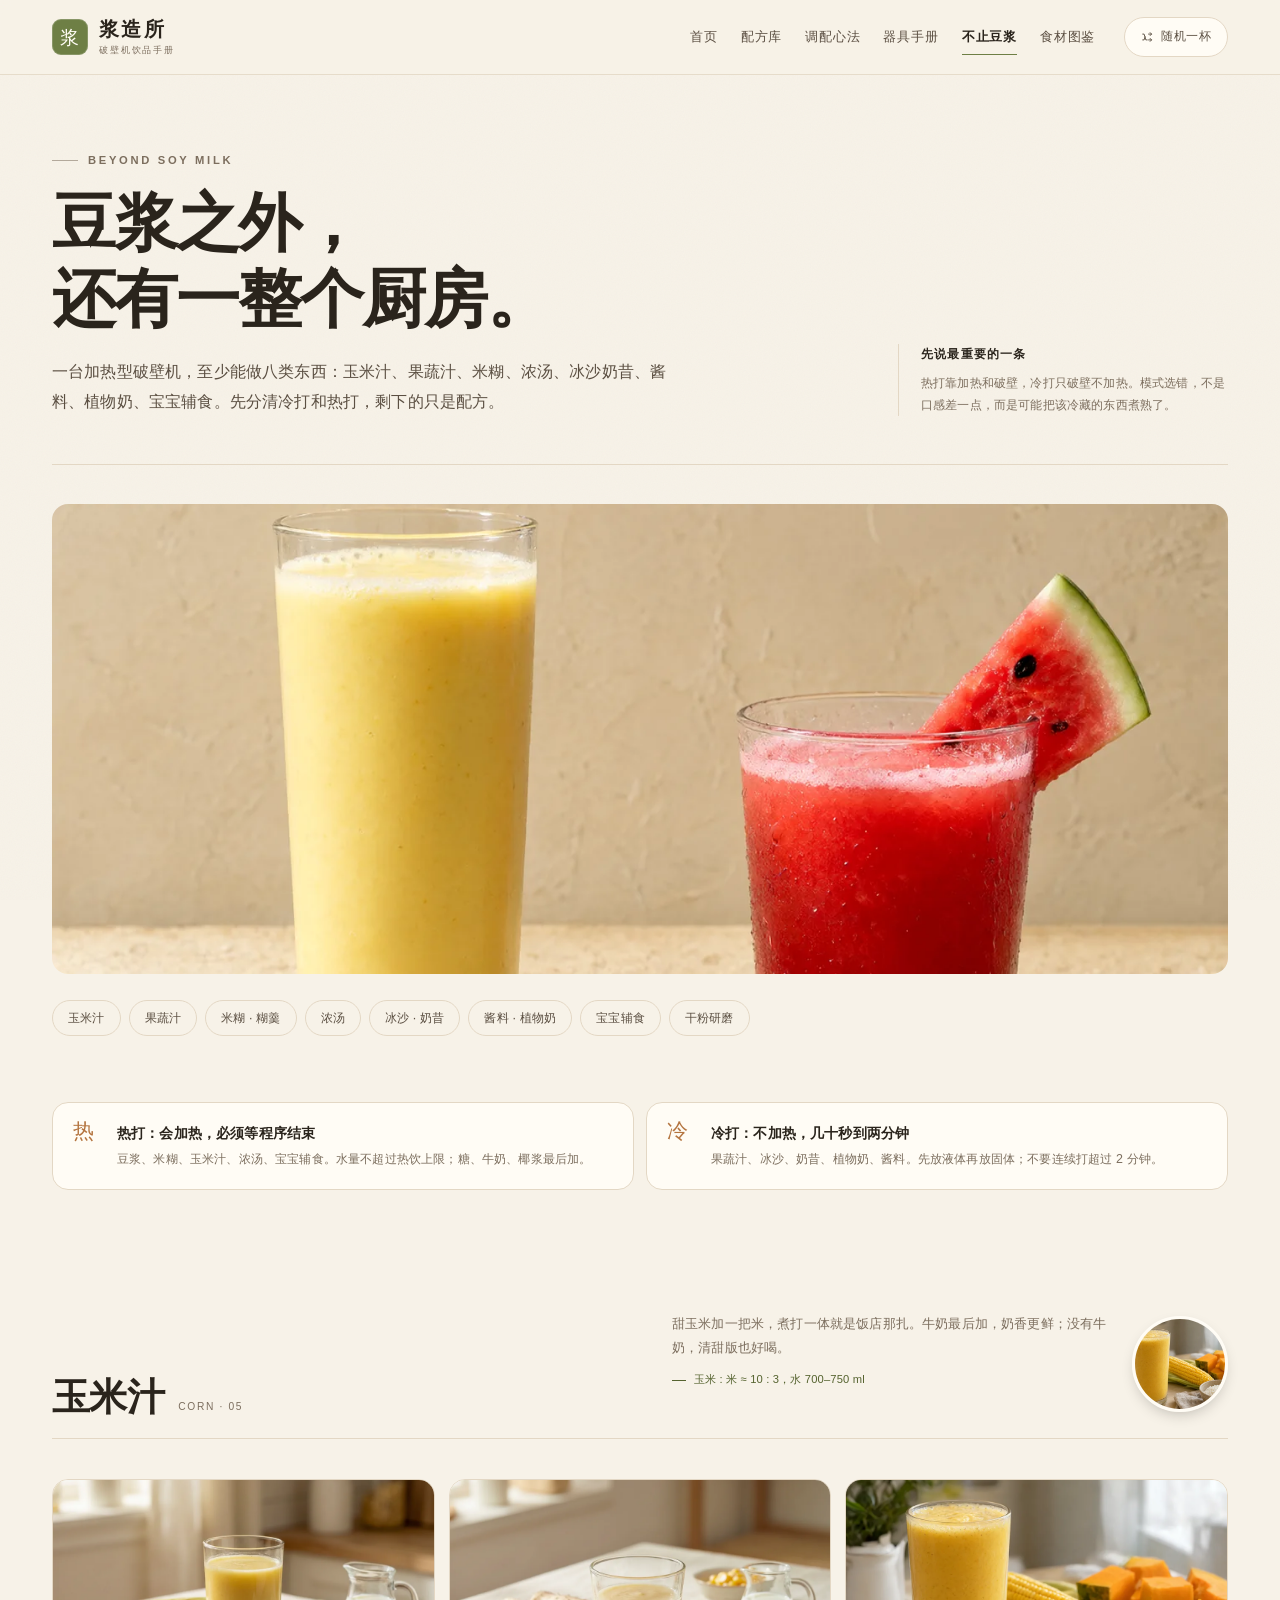
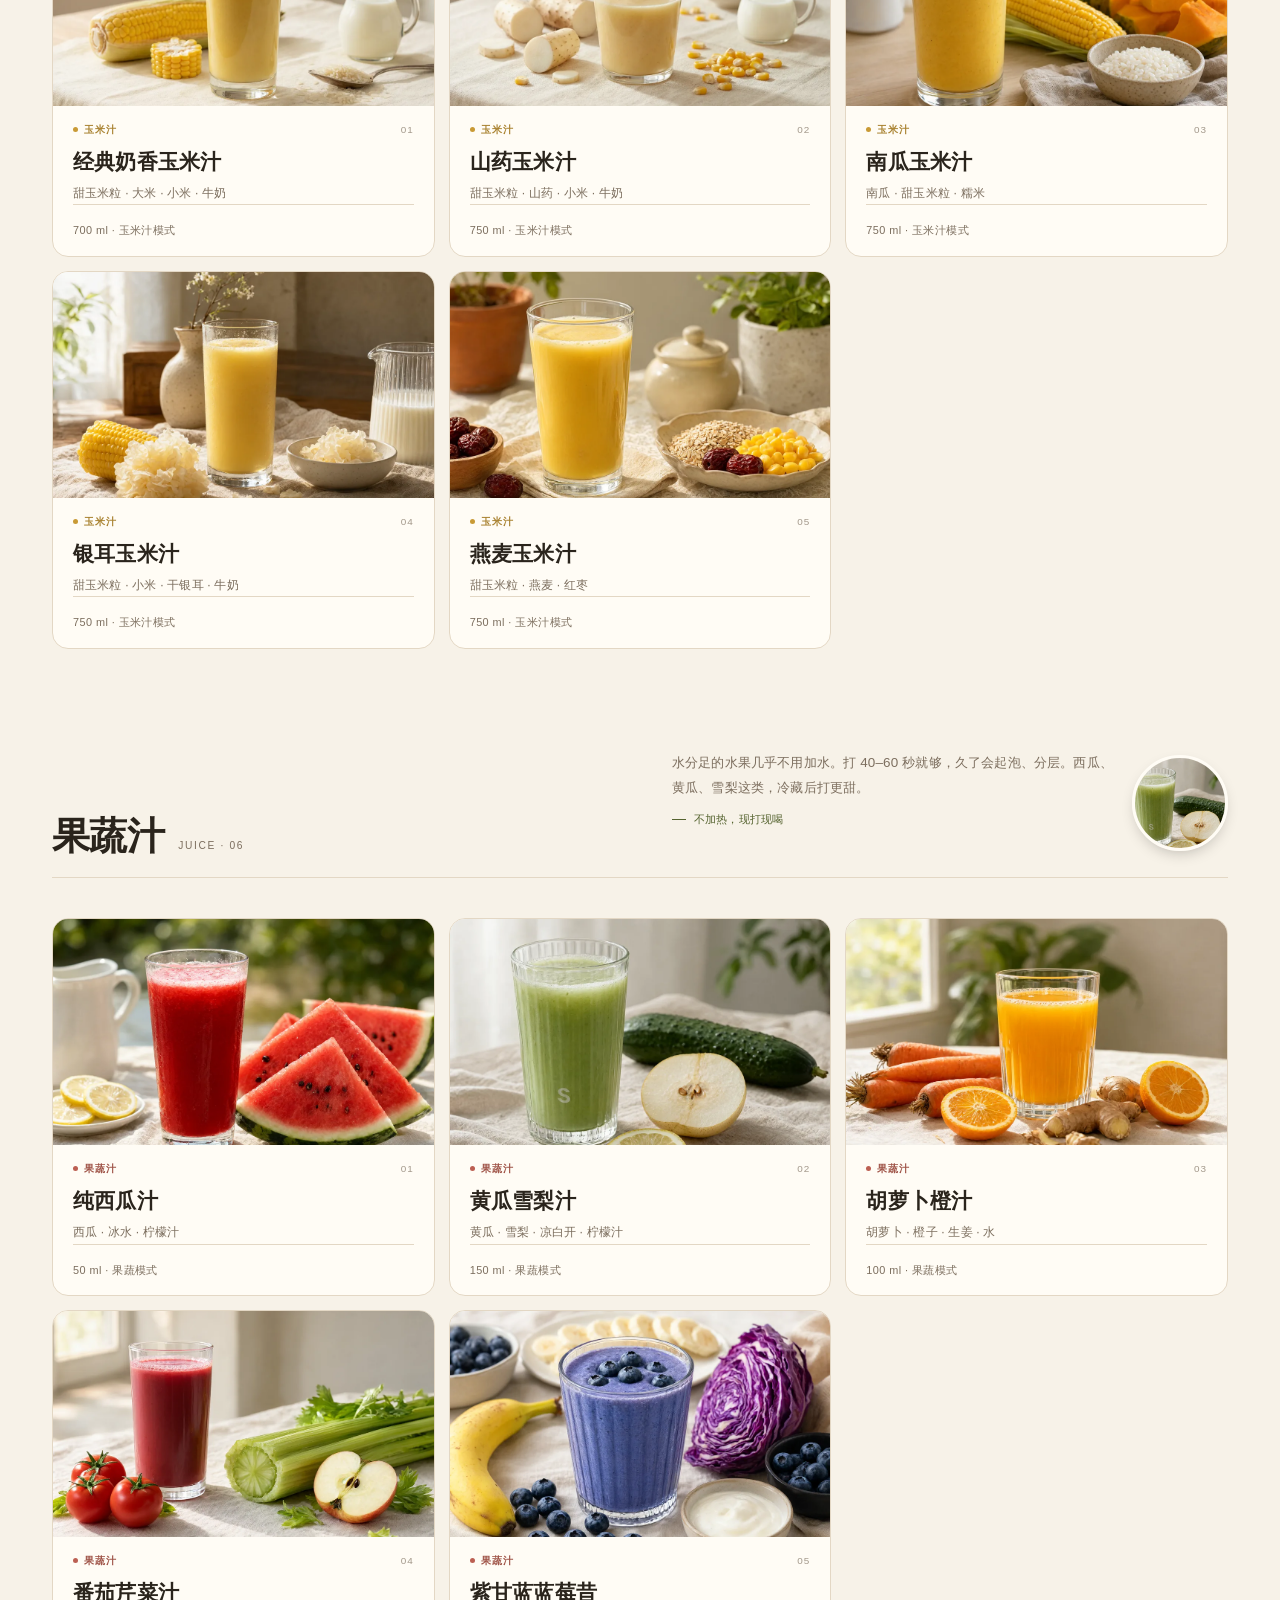
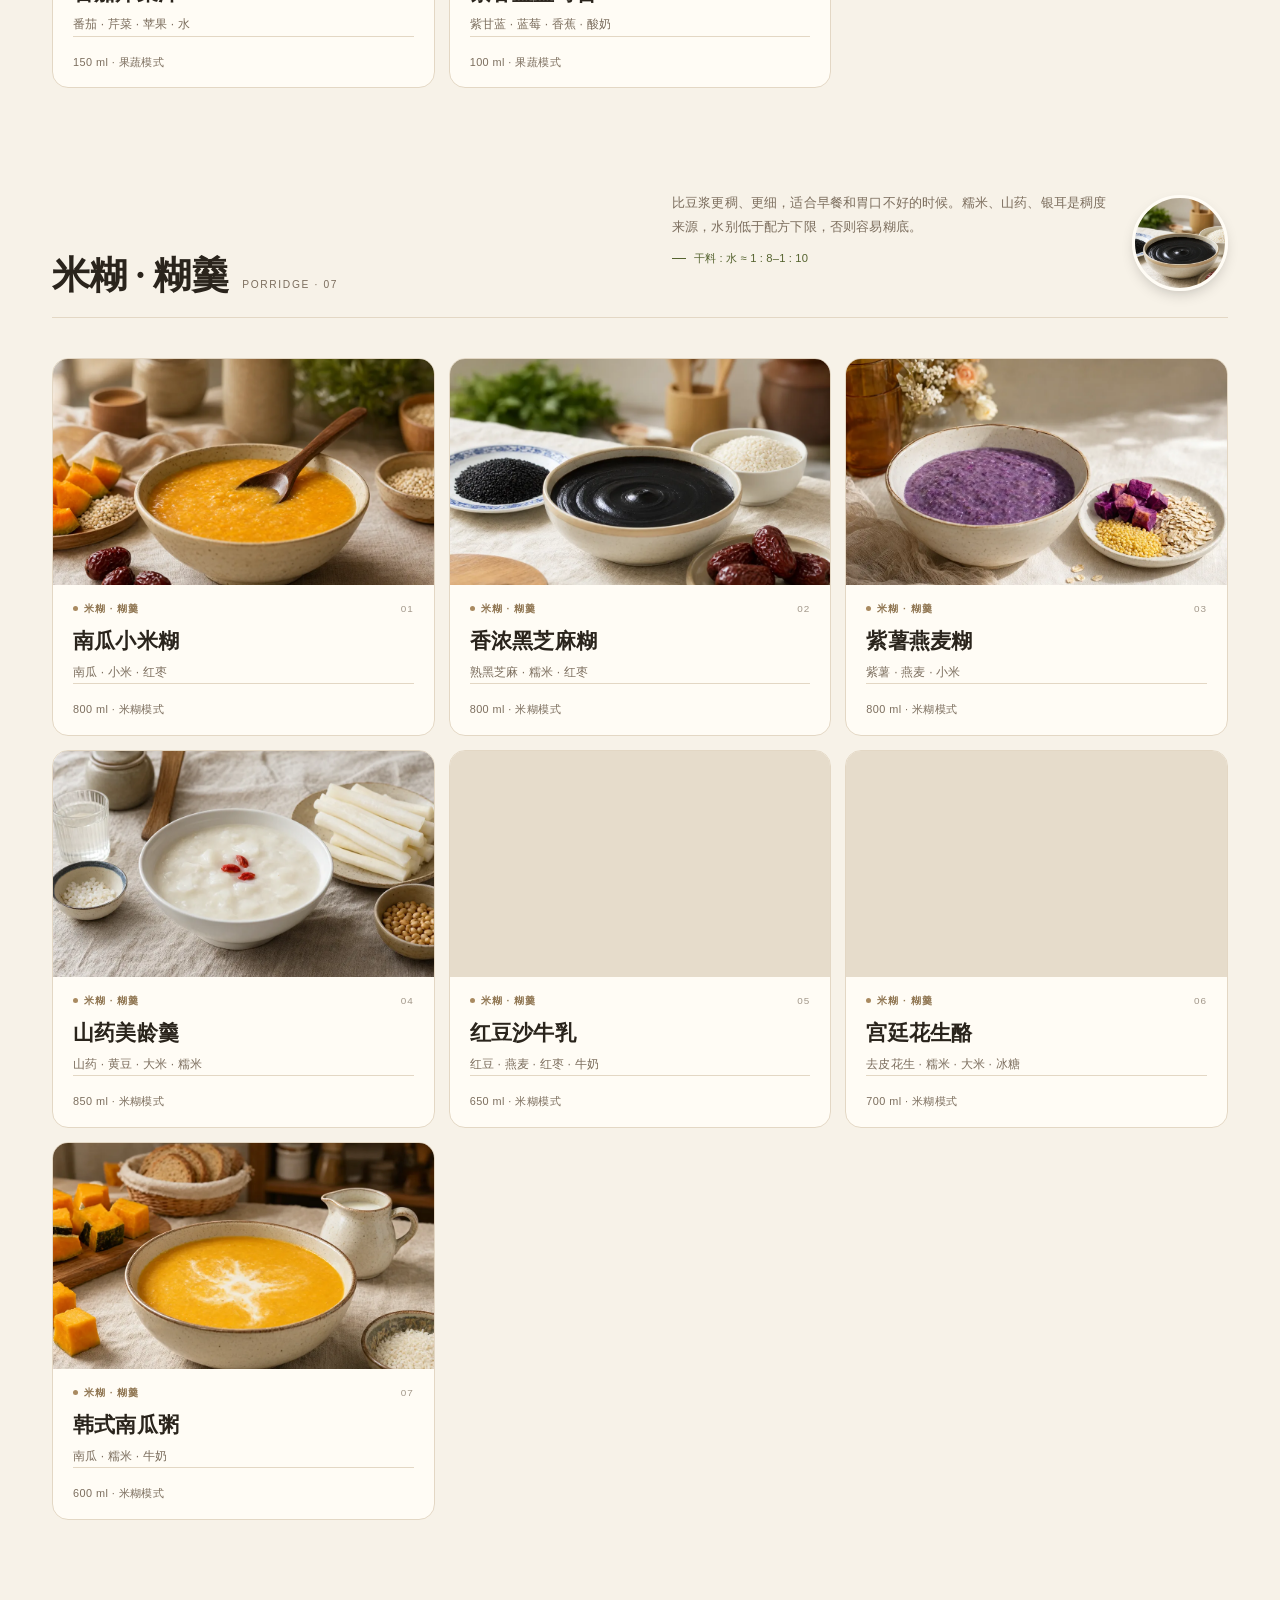
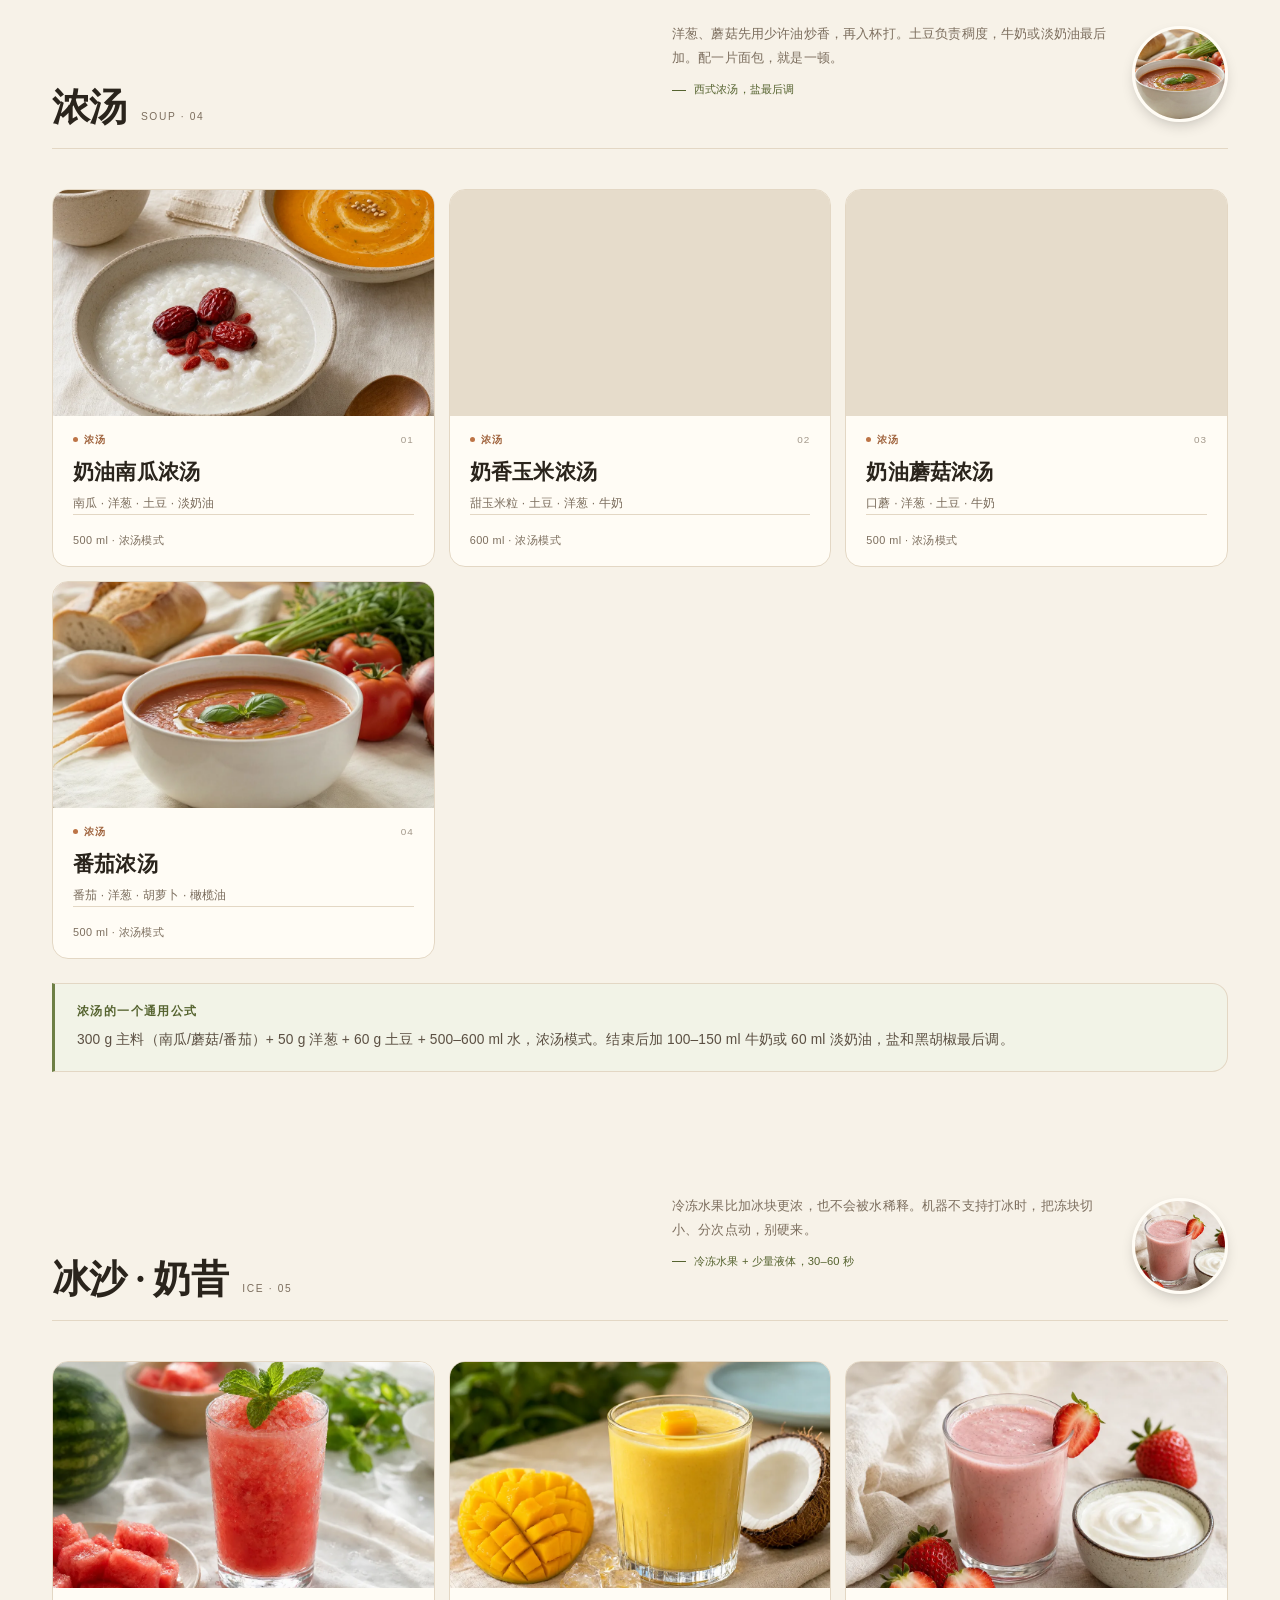
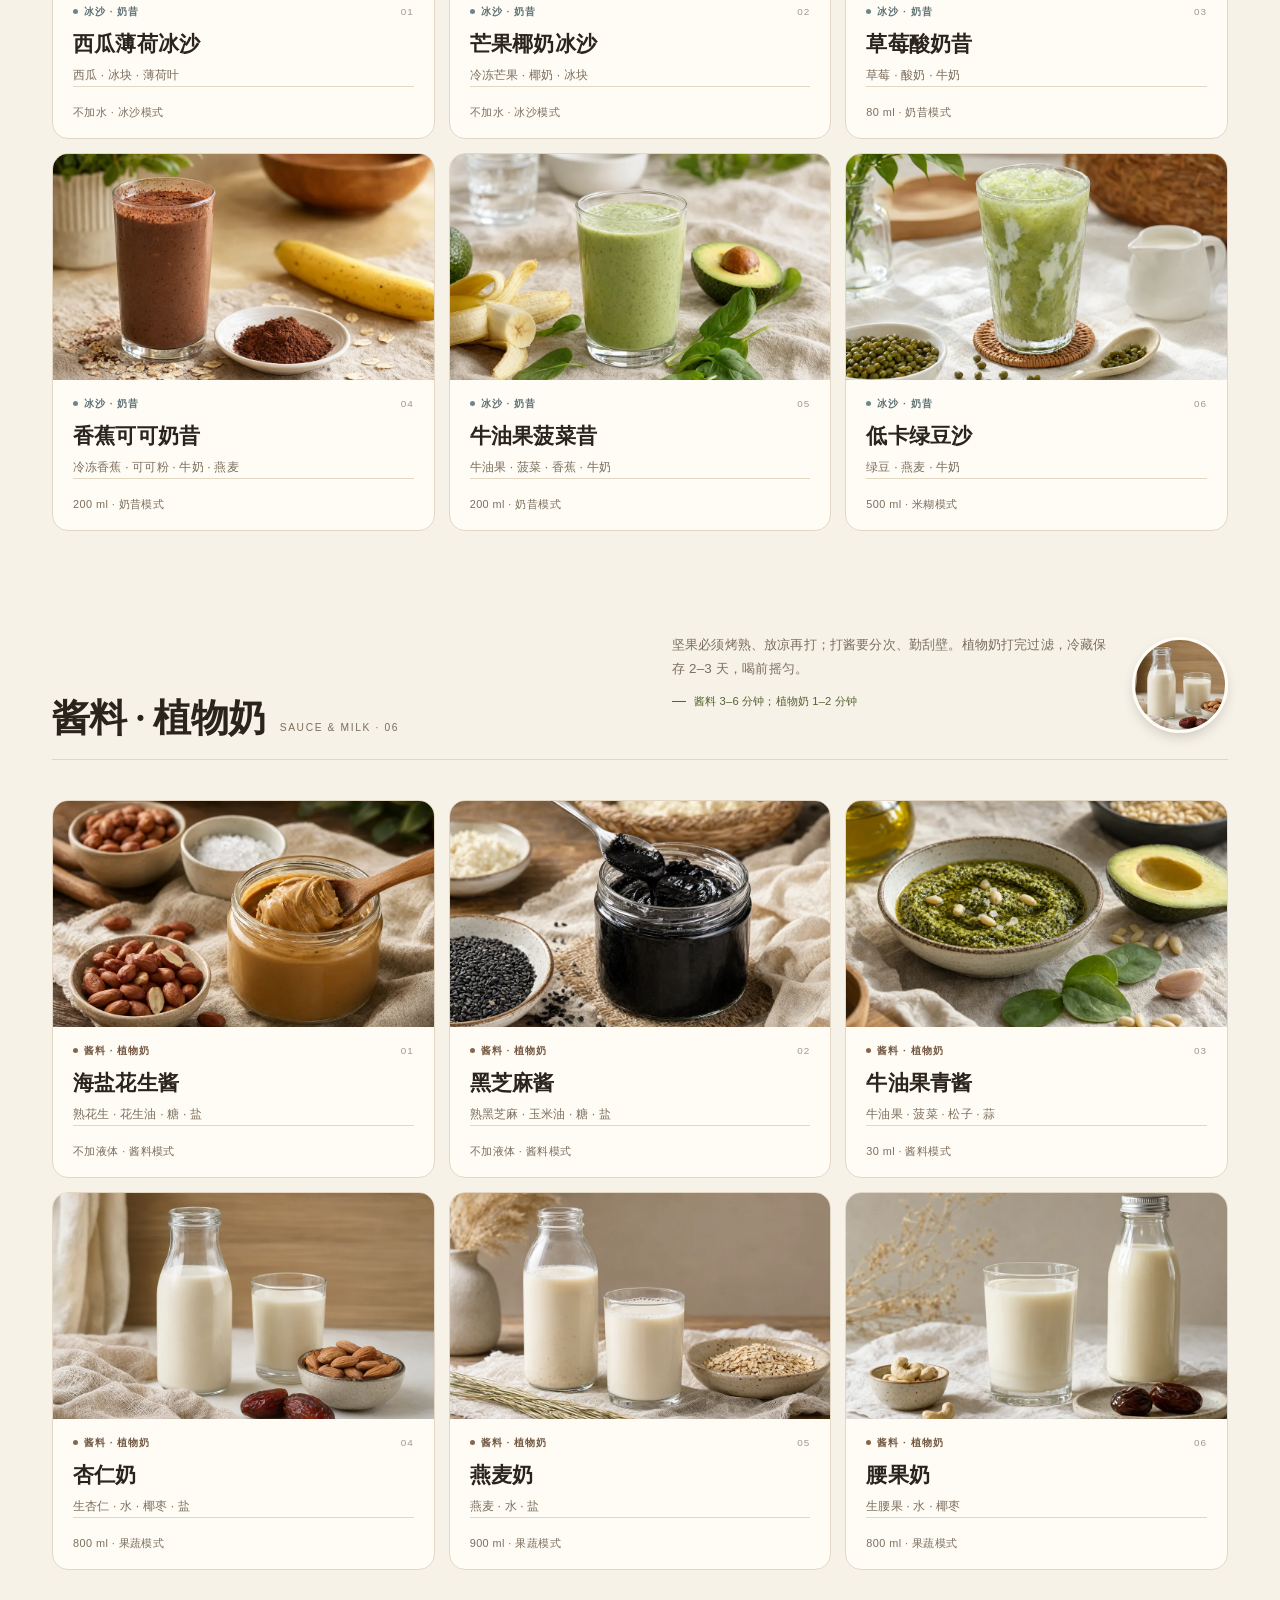
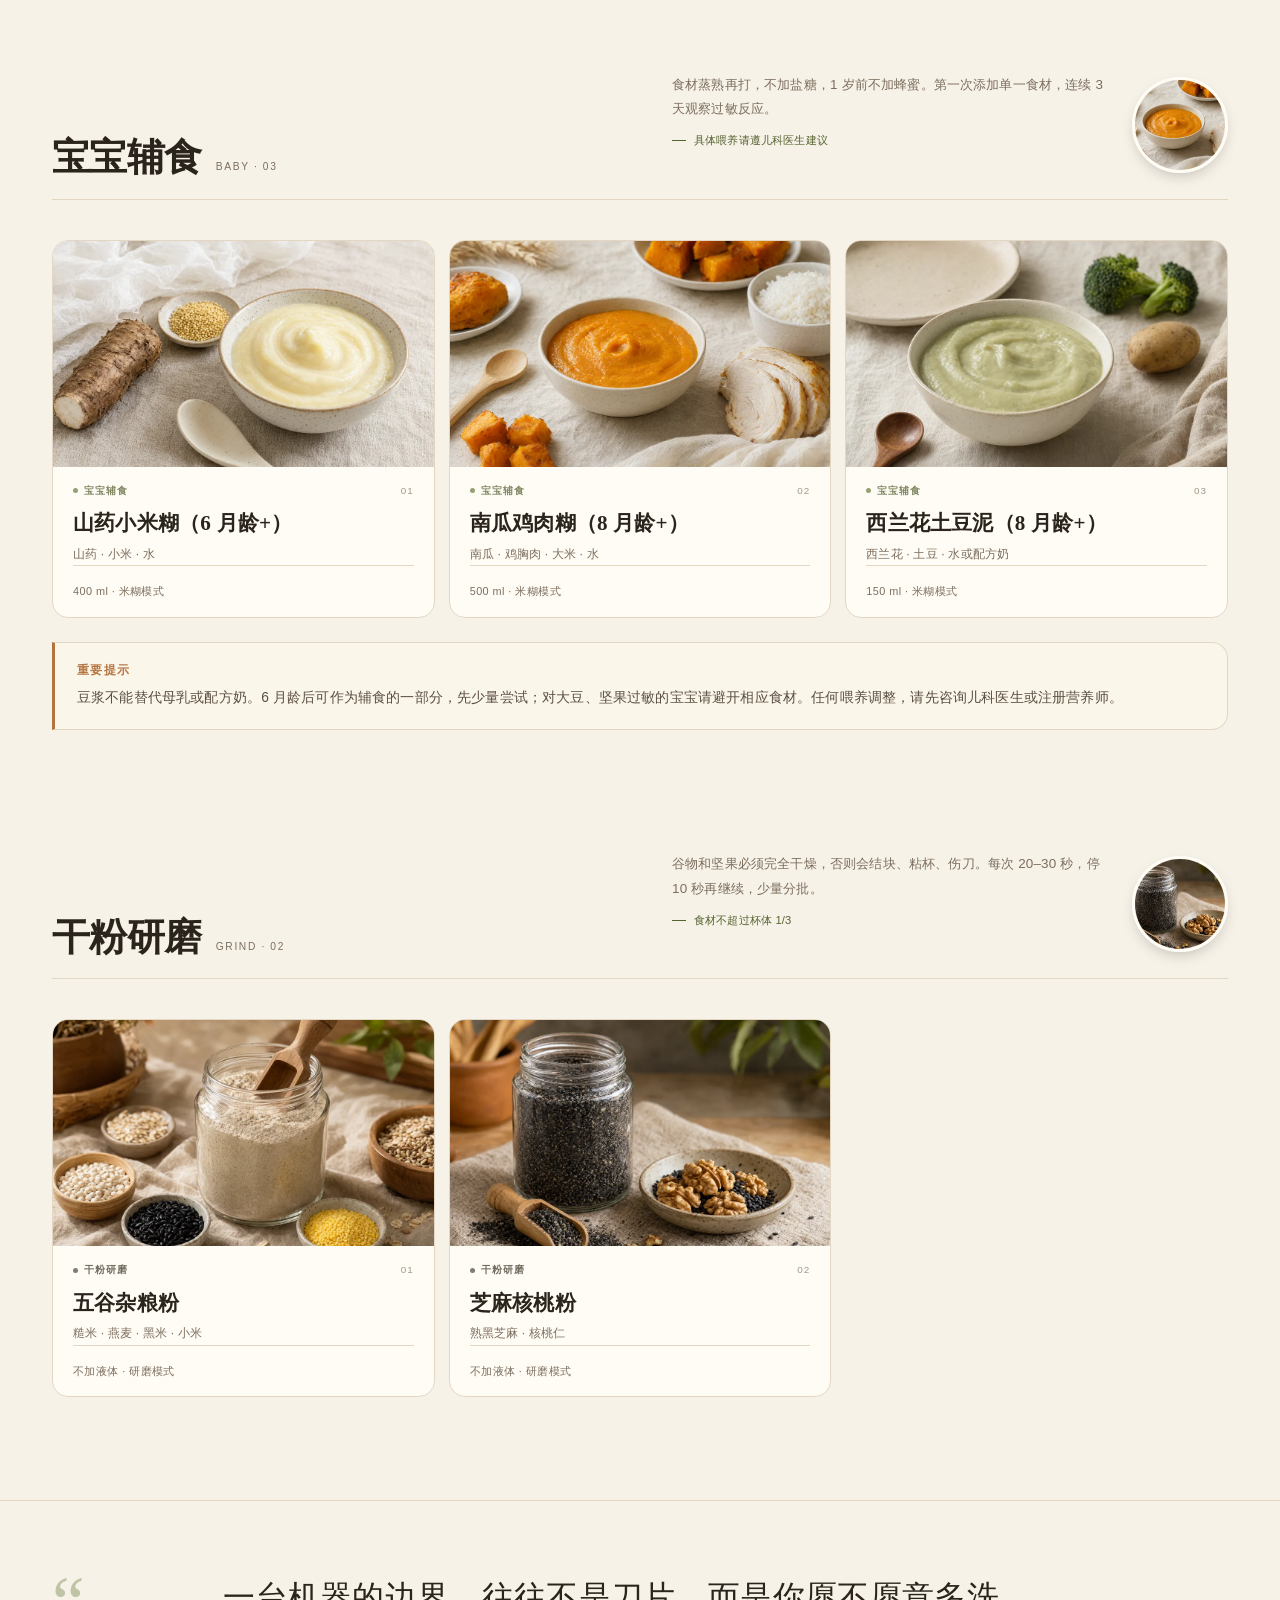
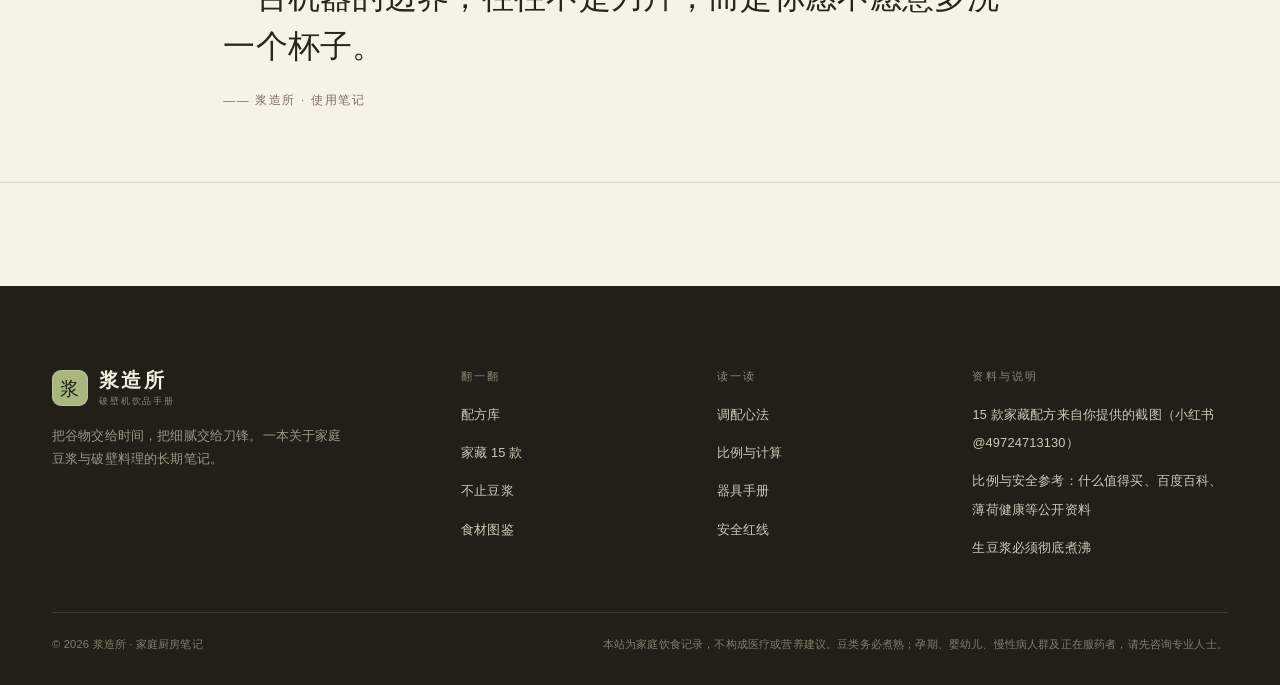
==== beyond.html @ 10f10424 "初始化：浆造所破壁机配方站点（60 款配方）与 Pages 部署" ====
<!DOCTYPE html>
<html lang="zh-CN">
<head>
  <script>document.documentElement.classList.add('js')</script>

  <meta charset="UTF-8">
  <meta name="viewport" content="width=device-width, initial-scale=1">
  <title>不止豆浆 · 浆造所</title>
  <meta name="description" content="破壁机还能做什么：玉米汁、果蔬汁、米糊糊羹、浓汤、冰沙奶昔、酱料植物奶、宝宝辅食与干粉研磨，共 38 款非豆浆配方。">
  <link rel="icon" href="data:image/svg+xml,%3Csvg xmlns='http://www.w3.org/2000/svg' viewBox='0 0 64 64'%3E%3Crect width='64' height='64' rx='14' fill='%236e7f45'/%3E%3Cellipse cx='32' cy='31' rx='13' ry='16' fill='%23fffdf6'/%3E%3Cpath d='M32 19c-5 6-5 18 0 24' stroke='%236e7f45' stroke-width='2' fill='none'/%3E%3C/svg%3E">
  <link rel="stylesheet" href="assets/style.css">
</head>
<body class="page-beyond">
  <a class="skip" href="#main">跳到正文</a>

  <header class="site-head">
    <div class="wrap head-inner">
      <a class="brand" href="index.html" aria-label="浆造所首页">
        <span class="brand-seal" aria-hidden="true">浆</span>
        <span class="brand-text"><b>浆造所</b><small>破壁机饮品手册</small></span>
      </a>
      <nav class="nav" aria-label="主导航">
        <a href="index.html">首页</a>
        <a href="recipes.html">配方库</a>
        <a href="science.html">调配心法</a>
        <a href="machine.html">器具手册</a>
        <a href="beyond.html" class="is-active">不止豆浆</a>
        <a href="pantry.html">食材图鉴</a>
      </nav>
      <button class="btn-random" type="button" data-random>
        <svg viewBox="0 0 24 24" fill="none" stroke="currentColor" stroke-width="1.6" aria-hidden="true"><path d="M4 7h3l3 10h3M4 17h3l2-6M14 7h6m0 0-3-3m3 3-3 3M14 17h6m0 0-3-3m3 3-3 3"/></svg>
        随机一杯
      </button>
    </div>
  </header>

  <main id="main">
    <section class="page-hero wrap">
      <div>
        <p class="eyebrow">Beyond Soy Milk</p>
        <h1>豆浆之外，<br>还有一整个厨房。</h1>
        <p class="lede">一台加热型破壁机，至少能做八类东西：玉米汁、果蔬汁、米糊、浓汤、冰沙奶昔、酱料、植物奶、宝宝辅食。先分清冷打和热打，剩下的只是配方。</p>
      </div>
      <div class="aside-note">
        <b>先说最重要的一条</b>
        热打靠加热和破壁，冷打只破壁不加热。模式选错，不是口感差一点，而是可能把该冷藏的东西煮熟了。
      </div>
    </section>

    <div class="wrap">
      <div class="beyond-hero-img">
        <img src="assets/img/corn-watermelon.webp" alt="一杯奶香玉米汁和一杯西瓜汁" width="1400" height="870">
      </div>

      <div class="pantry-toolbar" style="padding-top:26px">
        <a class="chip" href="#corn">玉米汁</a>
        <a class="chip" href="#juice">果蔬汁</a>
        <a class="chip" href="#porridge">米糊 · 糊羹</a>
        <a class="chip" href="#soup">浓汤</a>
        <a class="chip" href="#ice">冰沙 · 奶昔</a>
        <a class="chip" href="#sauce">酱料 · 植物奶</a>
        <a class="chip" href="#baby">宝宝辅食</a>
        <a class="chip" href="#grind">干粉研磨</a>
      </div>
    </div>

    <section class="wrap" style="padding-top:24px">
      <div class="rule-grid">
        <div class="rule">
          <span class="rn">热</span>
          <div><b>热打：会加热，必须等程序结束</b><p>豆浆、米糊、玉米汁、浓汤、宝宝辅食。水量不超过热饮上限；糖、牛奶、椰浆最后加。</p></div>
        </div>
        <div class="rule">
          <span class="rn">冷</span>
          <div><b>冷打：不加热，几十秒到两分钟</b><p>果蔬汁、冰沙、奶昔、植物奶、酱料。先放液体再放固体；不要连续打超过 2 分钟。</p></div>
        </div>
      </div>
    </section>

    <section class="beyond-section wrap" id="corn">
      <div class="beyond-head">
        <div class="t"><h2>玉米汁</h2><span class="n">CORN · 05</span></div>
        <div>
          <img class="bh-thumb" src="assets/img/r-corn-pumpkin.webp" alt="金黄南瓜玉米汁" width="1024" height="636" loading="lazy">
          <p>甜玉米加一把米，煮打一体就是饭店那扎。牛奶最后加，奶香更鲜；没有牛奶，清甜版也好喝。</p>
          <span class="beyond-note">玉米 : 米 ≈ 10 : 3，水 700–750 ml</span>
        </div>
      </div>
      <div class="recipe-grid" data-beyond="corn"></div>
    </section>

    <section class="beyond-section wrap" id="juice">
      <div class="beyond-head">
        <div class="t"><h2>果蔬汁</h2><span class="n">JUICE · 06</span></div>
        <div>
          <img class="bh-thumb" src="assets/img/r-cucumber-pear.webp" alt="黄瓜雪梨汁" width="1024" height="636" loading="lazy">
          <p>水分足的水果几乎不用加水。打 40–60 秒就够，久了会起泡、分层。西瓜、黄瓜、雪梨这类，冷藏后打更甜。</p>
          <span class="beyond-note">不加热，现打现喝</span>
        </div>
      </div>
      <div class="recipe-grid" data-beyond="juice"></div>
    </section>

    <section class="beyond-section wrap" id="porridge">
      <div class="beyond-head">
        <div class="t"><h2>米糊 · 糊羹</h2><span class="n">PORRIDGE · 07</span></div>
        <div>
          <img class="bh-thumb" src="assets/img/r-black-sesame-paste.webp" alt="香浓黑芝麻糊" width="1024" height="636" loading="lazy">
          <p>比豆浆更稠、更细，适合早餐和胃口不好的时候。糯米、山药、银耳是稠度来源，水别低于配方下限，否则容易糊底。</p>
          <span class="beyond-note">干料 : 水 ≈ 1 : 8–1 : 10</span>
        </div>
      </div>
      <div class="recipe-grid" data-beyond="porridge"></div>
    </section>

    <section class="beyond-section wrap" id="soup">
      <div class="beyond-head">
        <div class="t"><h2>浓汤</h2><span class="n">SOUP · 04</span></div>
        <div>
          <img class="bh-thumb" src="assets/img/r-tomato-soup.webp" alt="番茄浓汤" width="1024" height="636" loading="lazy">
          <p>洋葱、蘑菇先用少许油炒香，再入杯打。土豆负责稠度，牛奶或淡奶油最后加。配一片面包，就是一顿。</p>
          <span class="beyond-note">西式浓汤，盐最后调</span>
        </div>
      </div>
      <div class="recipe-grid" data-beyond="soup"></div>
      <div class="callout green" style="margin-top:24px">
        <b>浓汤的一个通用公式</b>
        <p>300 g 主料（南瓜/蘑菇/番茄）+ 50 g 洋葱 + 60 g 土豆 + 500–600 ml 水，浓汤模式。结束后加 100–150 ml 牛奶或 60 ml 淡奶油，盐和黑胡椒最后调。</p>
      </div>
    </section>

    <section class="beyond-section wrap" id="ice">
      <div class="beyond-head">
        <div class="t"><h2>冰沙 · 奶昔</h2><span class="n">ICE · 05</span></div>
        <div>
          <img class="bh-thumb" src="assets/img/r-strawberry-yogurt.webp" alt="草莓酸奶昔" width="1024" height="636" loading="lazy">
          <p>冷冻水果比加冰块更浓，也不会被水稀释。机器不支持打冰时，把冻块切小、分次点动，别硬来。</p>
          <span class="beyond-note">冷冻水果 + 少量液体，30–60 秒</span>
        </div>
      </div>
      <div class="recipe-grid" data-beyond="ice"></div>
    </section>

    <section class="beyond-section wrap" id="sauce">
      <div class="beyond-head">
        <div class="t"><h2>酱料 · 植物奶</h2><span class="n">SAUCE &amp; MILK · 06</span></div>
        <div>
          <img class="bh-thumb" src="assets/img/r-almond-milk.webp" alt="自制杏仁奶" width="1024" height="636" loading="lazy">
          <p>坚果必须烤熟、放凉再打；打酱要分次、勤刮壁。植物奶打完过滤，冷藏保存 2–3 天，喝前摇匀。</p>
          <span class="beyond-note">酱料 3–6 分钟；植物奶 1–2 分钟</span>
        </div>
      </div>
      <div class="recipe-grid" data-beyond="sauce"></div>
    </section>

    <section class="beyond-section wrap" id="baby">
      <div class="beyond-head">
        <div class="t"><h2>宝宝辅食</h2><span class="n">BABY · 03</span></div>
        <div>
          <img class="bh-thumb" src="assets/img/r-baby-pumpkin-chicken.webp" alt="南瓜鸡肉糊" width="1024" height="636" loading="lazy">
          <p>食材蒸熟再打，不加盐糖，1 岁前不加蜂蜜。第一次添加单一食材，连续 3 天观察过敏反应。</p>
          <span class="beyond-note">具体喂养请遵儿科医生建议</span>
        </div>
      </div>
      <div class="recipe-grid" data-beyond="baby"></div>
      <div class="callout" style="margin-top:24px">
        <b>重要提示</b>
        <p>豆浆不能替代母乳或配方奶。6 月龄后可作为辅食的一部分，先少量尝试；对大豆、坚果过敏的宝宝请避开相应食材。任何喂养调整，请先咨询儿科医生或注册营养师。</p>
      </div>
    </section>

    <section class="beyond-section wrap" id="grind">
      <div class="beyond-head">
        <div class="t"><h2>干粉研磨</h2><span class="n">GRIND · 02</span></div>
        <div>
          <img class="bh-thumb" src="assets/img/r-sesame-walnut-powder.webp" alt="芝麻核桃粉" width="1024" height="636" loading="lazy">
          <p>谷物和坚果必须完全干燥，否则会结块、粘杯、伤刀。每次 20–30 秒，停 10 秒再继续，少量分批。</p>
          <span class="beyond-note">食材不超过杯体 1/3</span>
        </div>
      </div>
      <div class="recipe-grid" data-beyond="grind"></div>
    </section>

    <section class="quote-band">
      <div class="wrap quote-inner">
        <span class="mark" aria-hidden="true">“</span>
        <div>
          <blockquote>一台机器的边界，往往不是刀片，而是你愿不愿意多洗一个杯子。</blockquote>
          <cite>—— 浆造所 · 使用笔记</cite>
        </div>
      </div>
    </section>
  </main>

  <footer class="site-foot">
    <div class="wrap">
      <div class="foot-grid">
        <div class="foot-brand">
          <a class="brand" href="index.html">
            <span class="brand-seal" aria-hidden="true">浆</span>
            <span class="brand-text"><b>浆造所</b><small>破壁机饮品手册</small></span>
          </a>
          <p>把谷物交给时间，把细腻交给刀锋。一本关于家庭豆浆与破壁料理的长期笔记。</p>
        </div>
        <div class="foot-col">
          <h4>翻一翻</h4>
          <ul>
            <li><a href="recipes.html">配方库</a></li>
            <li><a href="recipes.html?home=1">家藏 15 款</a></li>
            <li><a href="beyond.html">不止豆浆</a></li>
            <li><a href="pantry.html">食材图鉴</a></li>
          </ul>
        </div>
        <div class="foot-col">
          <h4>读一读</h4>
          <ul>
            <li><a href="science.html">调配心法</a></li>
            <li><a href="science.html#ratio">比例与计算</a></li>
            <li><a href="machine.html">器具手册</a></li>
            <li><a href="machine.html#safety">安全红线</a></li>
          </ul>
        </div>
        <div class="foot-col">
          <h4>资料与说明</h4>
          <ul>
            <li><span>15 款家藏配方来自你提供的截图（小红书 @49724713130）</span></li>
            <li><span>比例与安全参考：什么值得买、百度百科、薄荷健康等公开资料</span></li>
            <li><a href="machine.html#safety">生豆浆必须彻底煮沸</a></li>
          </ul>
        </div>
      </div>
      <div class="foot-bottom">
        <span>© 2026 浆造所 · 家庭厨房笔记</span>
        <span class="disc">本站为家庭饮食记录，不构成医疗或营养建议。豆类务必煮熟；孕期、婴幼儿、慢性病人群及正在服药者，请先咨询专业人士。</span>
      </div>
    </div>
  </footer>

  <dialog id="recipeDialog" class="recipe-dialog" aria-label="配方详情"></dialog>
  <script src="assets/data.js"></script>
  <script src="assets/app.js"></script>
</body>
</html>
---- assets/style.css ----
/* =========================================================
   浆造所 · 破壁机饮品手册
   Design tokens are consumed throughout (appearance / radius /
   spacing / typography / motion) for the Sites design workbench.
   ========================================================= */

:root {
  --site-bg: #f7f2e8;
  --site-fg: #2a241c;
  --site-accent: #6e7f45;
  --site-on-accent: #fffdf6;
  --site-surface: #fffcf5;
  --site-muted: #7c6e5e;
  --site-border: #e3d7c4;
  --site-font: "PingFang SC", "Microsoft YaHei", "Noto Sans SC", "Hiragino Sans GB", sans-serif;
  --site-radius: 16px;
  --site-space: 1;
  --site-type: 1;
  --site-motion: 1;

  --serif: "Songti SC", "STSong", "Noto Serif SC", "Source Han Serif SC", "SimSun", serif;
  --sans: var(--site-font);
  --ink: var(--site-fg);
  --ink-soft: #5b4f42;
  --paper: var(--site-bg);
  --card: var(--site-surface);
  --line: var(--site-border);
  --green: var(--site-accent);
  --green-deep: #55632f;
  --toast: #b4743f;
  --dark: #221f19;
  --dark-2: #2c2921;
  --gutter: clamp(18px, 4.2vw, 52px);
  --sp: calc(24px * var(--site-space, 1));
  --section-y: calc(clamp(56px, 8vw, 112px) * var(--site-space, 1));
  --ease: cubic-bezier(.22, .61, .36, 1);
  --dur: calc(180ms * var(--site-motion, 1));
  --shadow-sm: 0 1px 2px rgba(42, 36, 28, .05), 0 8px 24px -18px rgba(42, 36, 28, .35);
  --shadow-md: 0 2px 4px rgba(42, 36, 28, .05), 0 22px 48px -28px rgba(42, 36, 28, .45);
  --maxw: 1180px;
}

* { box-sizing: border-box; }

html {
  scroll-behavior: smooth;
  -webkit-text-size-adjust: 100%;
}

body {
  margin: 0;
  background: var(--paper);
  color: var(--ink);
  font-family: var(--sans);
  font-size: calc(16.5px * var(--site-type, 1));
  line-height: 1.72;
  letter-spacing: .01em;
  -webkit-font-smoothing: antialiased;
  overflow-x: hidden;
}

body::before {
  content: "";
  position: fixed;
  inset: 0;
  z-index: 0;
  pointer-events: none;
  opacity: .035;
  background-image: url("data:image/svg+xml,%3Csvg xmlns='http://www.w3.org/2000/svg' width='140' height='140'%3E%3Cfilter id='n'%3E%3CfeTurbulence type='fractalNoise' baseFrequency='.85' numOctaves='2' stitchTiles='stitch'/%3E%3C/filter%3E%3Crect width='100%25' height='100%25' filter='url(%23n)'/%3E%3C/svg%3E");
}

img { max-width: 100%; display: block; }
a { color: inherit; text-decoration: none; }
button { font: inherit; color: inherit; }
::selection { background: rgba(110, 127, 69, .22); }

h1, h2, h3, h4 {
  font-family: var(--serif);
  font-weight: 600;
  line-height: 1.18;
  letter-spacing: -.015em;
  margin: 0;
  text-wrap: balance;
}

p { margin: 0; }
ul, ol { margin: 0; padding: 0; }
li { list-style: none; }

.wrap {
  width: min(var(--maxw), calc(100% - var(--gutter) * 2));
  margin-inline: auto;
  position: relative;
  z-index: 1;
}

.skip {
  position: absolute;
  left: -9999px;
  top: 0;
  background: var(--ink);
  color: var(--paper);
  padding: 10px 16px;
  z-index: 100;
}
.skip:focus { left: 12px; top: 12px; }

/* ---------- shared type ---------- */
.eyebrow {
  font-family: var(--sans);
  font-size: .7rem;
  font-weight: 600;
  letter-spacing: .24em;
  text-transform: uppercase;
  color: var(--site-muted);
  display: flex;
  align-items: center;
  gap: 10px;
}
.eyebrow::before {
  content: "";
  width: 26px;
  height: 1px;
  background: currentColor;
  opacity: .55;
}

.section-head {
  display: flex;
  align-items: flex-end;
  justify-content: space-between;
  gap: var(--sp);
  margin-bottom: calc(var(--sp) * 1.6);
  padding-bottom: calc(var(--sp) * .8);
  border-bottom: 1px solid var(--line);
}
.section-head h2 {
  font-size: calc(clamp(1.8rem, 3.3vw, 2.7rem) * var(--site-type, 1));
  margin-top: 12px;
}
.section-head .head-note {
  max-width: 360px;
  color: var(--site-muted);
  font-size: .92rem;
  line-height: 1.75;
}
.section-head .more {
  font-size: .82rem;
  letter-spacing: .08em;
  white-space: nowrap;
  border-bottom: 1px solid var(--ink);
  padding-bottom: 3px;
  transition: color var(--dur) var(--ease), border-color var(--dur) var(--ease);
}
.section-head .more:hover { color: var(--green); border-color: var(--green); }

/* ---------- header ---------- */
.site-head {
  position: sticky;
  top: 0;
  z-index: 50;
  background: color-mix(in srgb, var(--paper) 88%, transparent);
  backdrop-filter: blur(14px) saturate(1.1);
  border-bottom: 1px solid color-mix(in srgb, var(--line) 80%, transparent);
}
.head-inner {
  display: flex;
  align-items: center;
  gap: calc(var(--sp) * 1.2);
  min-height: 74px;
}
.brand {
  display: flex;
  align-items: center;
  gap: 11px;
  flex: none;
}
.brand-seal {
  width: 36px;
  height: 36px;
  border-radius: 9px;
  background: var(--green);
  color: var(--site-on-accent);
  display: grid;
  place-items: center;
  font-family: var(--serif);
  font-size: 1.18rem;
  line-height: 1;
  padding-top: 2px;
  box-shadow: inset 0 0 0 1px rgba(255, 255, 255, .18);
}
.brand-text { display: flex; flex-direction: column; line-height: 1.1; }
.brand-text b {
  font-family: var(--serif);
  font-size: 1.22rem;
  letter-spacing: .12em;
  font-weight: 600;
}
.brand-text small {
  font-size: .58rem;
  letter-spacing: .2em;
  color: var(--site-muted);
  margin-top: 5px;
}
.nav {
  display: flex;
  align-items: center;
  gap: clamp(12px, 1.8vw, 26px);
  margin-left: auto;
  overflow-x: auto;
  scrollbar-width: none;
  -webkit-overflow-scrolling: touch;
}
.nav::-webkit-scrollbar { display: none; }
.nav a {
  font-size: .84rem;
  letter-spacing: .06em;
  color: var(--ink-soft);
  white-space: nowrap;
  padding: 6px 0;
  position: relative;
  transition: color var(--dur) var(--ease);
}
.nav a::after {
  content: "";
  position: absolute;
  left: 0; right: 100%;
  bottom: 0;
  height: 1px;
  background: var(--green);
  transition: right calc(var(--dur) * 1.6) var(--ease);
}
.nav a:hover { color: var(--ink); }
.nav a:hover::after, .nav a.is-active::after { right: 0; }
.nav a.is-active { color: var(--ink); font-weight: 600; }

.btn-random {
  flex: none;
  display: inline-flex;
  align-items: center;
  gap: 7px;
  border: 1px solid var(--line);
  background: var(--card);
  color: var(--ink-soft);
  border-radius: 999px;
  padding: 8px 15px;
  font-size: .78rem;
  letter-spacing: .06em;
  cursor: pointer;
  transition: border-color var(--dur) var(--ease), color var(--dur) var(--ease), background var(--dur) var(--ease);
}
.btn-random:hover { border-color: var(--green); color: var(--green-deep); background: #fbf8ee; }
.btn-random svg { width: 14px; height: 14px; }

/* ---------- buttons ---------- */
.btn {
  display: inline-flex;
  align-items: center;
  justify-content: center;
  gap: 9px;
  min-height: 46px;
  padding: 0 24px;
  border-radius: 999px;
  background: var(--ink);
  color: var(--paper);
  font-size: .88rem;
  letter-spacing: .08em;
  border: 1px solid var(--ink);
  transition: transform var(--dur) var(--ease), background var(--dur) var(--ease), color var(--dur) var(--ease), border-color var(--dur) var(--ease);
}
.btn:hover { transform: translateY(-2px); background: var(--green-deep); border-color: var(--green-deep); }
.btn.ghost {
  background: transparent;
  color: var(--ink);
  border-color: var(--line);
}
.btn.ghost:hover { background: var(--card); border-color: var(--green); color: var(--green-deep); }
.btn .arrow { transition: transform var(--dur) var(--ease); }
.btn:hover .arrow { transform: translateX(3px); }

/* ---------- hero ---------- */
.hero {
  display: grid;
  grid-template-columns: 1.06fr .94fr;
  gap: clamp(32px, 5vw, 72px);
  align-items: center;
  padding-top: clamp(40px, 6vw, 82px);
  padding-bottom: calc(var(--section-y) * .72);
}
.hero-copy { padding-top: 8px; }
.hero h1 {
  font-size: calc(clamp(2.7rem, 5.8vw, 4.9rem) * var(--site-type, 1));
  line-height: 1.07;
  margin: 20px 0 24px;
  letter-spacing: -.035em;
}
.hero h1 .hl {
  position: relative;
  display: inline-block;
  color: var(--green-deep);
}
.hero h1 .hl::after {
  content: "";
  position: absolute;
  left: 2%;
  right: 0;
  bottom: .02em;
  height: .22em;
  background: color-mix(in srgb, var(--green) 26%, transparent);
  z-index: -1;
  border-radius: 2px;
}
.hero .lede {
  max-width: 480px;
  color: var(--ink-soft);
  font-size: 1.03rem;
  line-height: 1.85;
}
.hero-actions {
  display: flex;
  flex-wrap: wrap;
  gap: 12px;
  margin-top: calc(var(--sp) * 1.4);
}
.hero-facts {
  display: flex;
  gap: clamp(22px, 3.4vw, 44px);
  margin-top: calc(var(--sp) * 2);
  padding-top: calc(var(--sp) * 1.2);
  border-top: 1px solid var(--line);
}
.hero-facts li { display: flex; flex-direction: column; gap: 2px; }
.hero-facts b {
  font-family: var(--serif);
  font-size: 1.42rem;
  font-weight: 600;
  letter-spacing: -.01em;
}
.hero-facts span { font-size: .72rem; color: var(--site-muted); letter-spacing: .08em; }

.hero-visual { position: relative; }
.hero-frame {
  position: relative;
  border-radius: 260px 260px var(--site-radius) var(--site-radius);
  overflow: hidden;
  aspect-ratio: 4 / 5.2;
  background: #e6dccb;
  box-shadow: var(--shadow-md);
}
.hero-frame img {
  width: 100%; height: 100%;
  object-fit: cover;
  transition: transform calc(var(--dur) * 8) var(--ease);
}
.hero-frame:hover img { transform: scale(1.035); }
.hero-frame::after {
  content: "";
  position: absolute;
  inset: 0;
  box-shadow: inset 0 0 0 1px rgba(255, 255, 255, .18);
  border-radius: inherit;
}
.hero-stamp {
  position: absolute;
  top: 22px;
  right: -14px;
  width: 74px;
  height: 74px;
  border-radius: 50%;
  background: var(--green);
  color: var(--site-on-accent);
  display: grid;
  place-items: center;
  text-align: center;
  font-family: var(--serif);
  font-size: .74rem;
  line-height: 1.25;
  letter-spacing: .08em;
  transform: rotate(8deg);
  box-shadow: var(--shadow-sm);
}
.hero-card {
  position: absolute;
  left: -18px;
  bottom: 26px;
  width: min(268px, 78%);
  background: color-mix(in srgb, var(--card) 94%, transparent);
  backdrop-filter: blur(12px);
  border: 1px solid var(--line);
  border-radius: var(--site-radius);
  padding: 18px 20px;
  box-shadow: var(--shadow-md);
}
.hero-card .tiny {
  font-size: .62rem;
  letter-spacing: .2em;
  color: var(--site-muted);
  text-transform: uppercase;
}
.hero-card h3 {
  font-size: 1.16rem;
  margin: 7px 0 8px;
}
.hero-card p {
  font-size: .76rem;
  color: var(--site-muted);
  line-height: 1.65;
}
.hero-card .go {
  display: inline-flex;
  align-items: center;
  gap: 6px;
  margin-top: 12px;
  font-size: .74rem;
  letter-spacing: .08em;
  color: var(--green-deep);
  border-bottom: 1px solid currentColor;
}
.hero-card .daily-thumb {
  position: absolute;
  top: 16px;
  right: 16px;
  width: 52px;
  height: 52px;
  border-radius: 50%;
  object-fit: cover;
  border: 2px solid var(--card);
  box-shadow: 0 4px 12px rgba(20, 17, 12, .22);
}
.hero-card h3, .hero-card p { padding-right: 56px; }

.hero-side-note {
  position: absolute;
  right: -30px;
  top: 46%;
  writing-mode: vertical-rl;
  font-size: .62rem;
  letter-spacing: .34em;
  color: var(--site-muted);
  opacity: .8;
}

/* ---------- marquee ---------- */
.marquee {
  border-top: 1px solid var(--line);
  border-bottom: 1px solid var(--line);
  overflow: hidden;
  padding: 13px 0;
  background: color-mix(in srgb, var(--card) 55%, transparent);
}
.marquee-track {
  display: flex;
  width: max-content;
  gap: 0;
  animation: marquee 46s linear infinite;
}
.marquee:hover .marquee-track { animation-play-state: paused; }
.marquee span {
  display: inline-flex;
  align-items: center;
  gap: 18px;
  padding: 0 18px;
  font-family: var(--serif);
  font-size: .84rem;
  letter-spacing: .16em;
  color: var(--ink-soft);
  white-space: nowrap;
}
.marquee span::after {
  content: "";
  width: 4px; height: 4px;
  border-radius: 50%;
  background: var(--green);
  opacity: .7;
}
@keyframes marquee { to { transform: translateX(-50%); } }

/* ---------- category ---------- */
.cat-section { padding-top: var(--section-y); }
.cat-block + .cat-block { margin-top: calc(var(--sp) * 2.4); }
.cat-label {
  display: flex;
  align-items: baseline;
  gap: 12px;
  margin-bottom: calc(var(--sp) * .9);
}
.cat-label h3 {
  font-size: 1.18rem;
  letter-spacing: .04em;
}
.cat-label span {
  font-size: .72rem;
  letter-spacing: .16em;
  color: var(--site-muted);
}
.cat-grid {
  display: grid;
  grid-template-columns: repeat(6, 1fr);
  gap: 12px;
}
.cat-grid.five { grid-template-columns: repeat(5, 1fr); }
.cat-card {
  position: relative;
  display: flex;
  flex-direction: column;
  min-height: 178px;
  padding: 18px 17px 16px;
  border: 1px solid var(--line);
  border-radius: var(--site-radius);
  background: var(--card);
  overflow: hidden;
  transition: transform var(--dur) var(--ease), box-shadow var(--dur) var(--ease), border-color var(--dur) var(--ease);
}
.cat-card::before {
  content: "";
  position: absolute;
  left: 0; top: 0; right: 0;
  height: 3px;
  background: var(--c, var(--green));
  opacity: .8;
  transform: scaleX(0);
  transform-origin: left;
  transition: transform calc(var(--dur) * 1.8) var(--ease);
}
.cat-card:hover {
  transform: translateY(-4px);
  box-shadow: var(--shadow-md);
  border-color: color-mix(in srgb, var(--c, var(--green)) 38%, var(--line));
}
.cat-card:hover::before { transform: scaleX(1); }
.cat-img {
  margin: -18px -17px 0;
  aspect-ratio: 16 / 8;
  overflow: hidden;
  background: #e6dccb;
  flex: none;
}
.cat-img img {
  width: 100%; height: 100%;
  object-fit: cover;
  display: block;
  transition: transform calc(var(--dur) * 6) var(--ease);
}
.cat-card:hover .cat-img img { transform: scale(1.05); }
.cat-card .idx {
  display: block;
  margin-top: 12px;
  font-size: .62rem;
  letter-spacing: .16em;
  color: var(--site-muted);
}
.cat-card h3 {
  font-size: 1.08rem;
  margin: 8px 0 7px;
  letter-spacing: .03em;
}
.cat-card p {
  font-size: .72rem;
  line-height: 1.6;
  color: var(--site-muted);
}
.cat-card .count {
  margin-top: auto;
  padding-top: 18px;
  font-family: var(--serif);
  font-size: .82rem;
  color: var(--c, var(--green-deep));
  display: flex;
  align-items: center;
  justify-content: space-between;
}
.cat-card .count .arrow { opacity: 0; transform: translateX(-4px); transition: all var(--dur) var(--ease); }
.cat-card:hover .count .arrow { opacity: 1; transform: none; }

/* ---------- featured ---------- */
.feature-section { padding-top: var(--section-y); }
.feature-grid {
  display: grid;
  grid-template-columns: repeat(3, 1fr);
  gap: calc(var(--sp) * .8);
}
.feature-card {
  position: relative;
  display: flex;
  flex-direction: column;
  padding: 0;
  border: 1px solid var(--line);
  border-radius: var(--site-radius);
  background: var(--card);
  min-height: 270px;
  overflow: hidden;
  cursor: pointer;
  transition: transform var(--dur) var(--ease), box-shadow var(--dur) var(--ease);
}
.feature-card:hover { transform: translateY(-4px); box-shadow: var(--shadow-md); }
.feature-img {
  aspect-ratio: 16 / 8.5;
  overflow: hidden;
  background: #e6dccb;
  flex: none;
}
.feature-img img {
  width: 100%; height: 100%;
  object-fit: cover;
  display: block;
  transition: transform calc(var(--dur) * 6) var(--ease);
}
.feature-card:hover .feature-img img { transform: scale(1.045); }
.feature-body {
  position: relative;
  display: flex;
  flex-direction: column;
  flex: 1;
  padding: 20px 24px 20px;
}
.feature-card .topline {
  display: flex;
  align-items: center;
  justify-content: space-between;
  font-size: .64rem;
  letter-spacing: .18em;
  color: var(--site-muted);
  text-transform: uppercase;
}
.feature-card h3 {
  font-size: 1.54rem;
  margin: 14px 0 10px;
}
.feature-card .ings {
  font-size: .8rem;
  color: var(--site-muted);
  line-height: 1.8;
}
.feature-card .meta {
  margin-top: auto;
  padding-top: 26px;
  display: flex;
  gap: 18px;
  font-size: .72rem;
  color: var(--ink-soft);
  border-top: 1px solid var(--line);
  margin-top: 26px;
}
.feature-card .meta b { font-weight: 500; color: var(--site-muted); margin-right: 4px; }
.feature-card .big-char {
  position: absolute;
  right: -6px;
  bottom: -30px;
  font-family: var(--serif);
  font-size: 8rem;
  color: var(--c, var(--green));
  opacity: .055;
  line-height: 1;
  pointer-events: none;
}

/* ---------- principles ---------- */
.principles {
  padding-top: var(--section-y);
}
.principles-band {
  background: var(--dark);
  color: #f3ecdf;
  border-radius: calc(var(--site-radius) * 1.4);
  padding: clamp(30px, 5vw, 64px);
  position: relative;
  overflow: hidden;
}
.principles-band::after {
  content: "";
  position: absolute;
  width: 420px; height: 420px;
  right: -160px; top: -160px;
  border-radius: 50%;
  background: radial-gradient(circle, rgba(160, 173, 116, .2), transparent 62%);
}
.principles-band .eyebrow { color: #b9b09e; }
.principles-band h2 {
  font-size: calc(clamp(1.8rem, 3.4vw, 2.9rem) * var(--site-type, 1));
  max-width: 620px;
  margin: 14px 0 12px;
}
.principles-band .intro {
  color: #bdb4a3;
  max-width: 540px;
  font-size: .94rem;
}
.knobs {
  display: grid;
  grid-template-columns: repeat(4, 1fr);
  gap: 1px;
  background: rgba(255, 255, 255, .12);
  border-radius: var(--site-radius);
  overflow: hidden;
  margin-top: calc(var(--sp) * 1.8);
}
.knob {
  background: var(--dark-2);
  padding: 26px 22px;
  position: relative;
}
.knob .knob-no {
  font-size: .6rem;
  letter-spacing: .18em;
  color: #8f8776;
}
.knob h3 {
  font-size: 1.24rem;
  margin: 12px 0 4px;
  color: #f6f0e4;
}
.knob .knob-en {
  font-size: .58rem;
  letter-spacing: .2em;
  color: #8f8776;
  text-transform: uppercase;
}
.knob p {
  font-size: .78rem;
  color: #bdb4a3;
  line-height: 1.75;
  margin-top: 14px;
}
.knob .bars {
  display: flex;
  gap: 3px;
  margin-top: 16px;
}
.knob .bars i {
  height: 3px;
  flex: 1;
  background: rgba(255, 255, 255, .14);
  border-radius: 2px;
}
.knob .bars i.on { background: #a9b77e; }
.principles-link {
  margin-top: calc(var(--sp) * 1.4);
  display: inline-flex;
  align-items: center;
  gap: 9px;
  font-size: .8rem;
  letter-spacing: .08em;
  color: #d7cfbe;
  border-bottom: 1px solid rgba(255, 255, 255, .3);
  padding-bottom: 4px;
}
.principles-link:hover { color: #fff; border-color: #fff; }

/* ---------- machine band ---------- */
.machine-band { padding-top: var(--section-y); }
.machine-inner {
  display: grid;
  grid-template-columns: 1.02fr .98fr;
  gap: clamp(28px, 5vw, 64px);
  align-items: center;
}
.machine-img {
  border-radius: var(--site-radius);
  overflow: hidden;
  aspect-ratio: 16 / 11;
  background: #e9e0d1;
}
.machine-img img { width: 100%; height: 100%; object-fit: cover; }
.machine-copy h2 { font-size: calc(clamp(1.8rem, 3.2vw, 2.6rem) * var(--site-type, 1)); margin: 14px 0 16px; }
.machine-copy > p { color: var(--ink-soft); font-size: .94rem; max-width: 470px; }
.mode-list {
  display: grid;
  grid-template-columns: 1fr 1fr;
  gap: 0 calc(var(--sp) * .8);
  margin-top: calc(var(--sp) * 1.2);
}
.mode-list li {
  display: flex;
  align-items: center;
  justify-content: space-between;
  gap: 10px;
  padding: 10px 0;
  border-bottom: 1px solid var(--line);
  font-size: .84rem;
}
.mode-list li span:last-child { font-size: .7rem; color: var(--site-muted); letter-spacing: .06em; }
.mode-list .dot { width: 5px; height: 5px; border-radius: 50%; background: var(--green); display: inline-block; margin-right: 8px; }

/* ---------- beyond strip ---------- */
.beyond-strip { padding-top: var(--section-y); }
.beyond-grid {
  display: grid;
  grid-template-columns: 1.25fr .75fr .75fr;
  grid-template-rows: 250px 250px;
  gap: 12px;
}
.beyond-tile {
  position: relative;
  border-radius: var(--site-radius);
  overflow: hidden;
  background: #e6dccb;
}
.beyond-tile img { width: 100%; height: 100%; object-fit: cover; transition: transform calc(var(--dur) * 8) var(--ease); }
.beyond-tile:hover img { transform: scale(1.04); }
.beyond-tile.tall { grid-row: span 2; }
.beyond-tile.wide { grid-column: span 2; }
.beyond-tile .overlay {
  position: absolute;
  inset: 0;
  background: linear-gradient(to top, rgba(20, 17, 13, .8) 0%, rgba(20, 17, 13, .46) 34%, rgba(20, 17, 13, .04) 64%);
  display: flex;
  flex-direction: column;
  justify-content: flex-end;
  padding: 24px;
  color: #fff9ee;
}
.beyond-tile .overlay .k {
  font-size: .6rem;
  letter-spacing: .2em;
  text-transform: uppercase;
  color: rgba(255, 249, 238, .7);
}
.beyond-tile .overlay h3 { font-size: 1.5rem; margin: 7px 0 6px; }
.beyond-tile .overlay p { font-size: .76rem; color: rgba(255, 249, 238, .82); max-width: 380px; line-height: 1.65; }
.beyond-tile.text-tile {
  background: var(--green);
  color: var(--site-on-accent);
  padding: 24px;
  display: flex;
  flex-direction: column;
  justify-content: space-between;
}
.beyond-tile.text-tile .k { font-size: .6rem; letter-spacing: .2em; opacity: .7; }
.beyond-tile.text-tile h3 { font-size: 1.5rem; margin: 8px 0; }
.beyond-tile.text-tile p { font-size: .78rem; opacity: .85; line-height: 1.7; }
.beyond-tile.text-tile .go { font-size: .74rem; border-bottom: 1px solid currentColor; align-self: flex-start; padding-bottom: 3px; }

/* ---------- quote / note ---------- */
.quote-band {
  margin-top: var(--section-y);
  border-top: 1px solid var(--line);
  border-bottom: 1px solid var(--line);
  padding: clamp(38px, 6vw, 72px) 0;
}
.quote-inner {
  display: grid;
  grid-template-columns: 120px 1fr;
  gap: clamp(20px, 4vw, 56px);
  align-items: start;
}
.quote-inner .mark {
  font-family: var(--serif);
  font-size: 4.6rem;
  line-height: .8;
  color: var(--green);
  opacity: .4;
}
.quote-inner blockquote {
  margin: 0;
  font-family: var(--serif);
  font-size: calc(clamp(1.35rem, 2.5vw, 2.05rem) * var(--site-type, 1));
  line-height: 1.55;
  max-width: 780px;
  letter-spacing: .01em;
}
.quote-inner cite {
  display: block;
  margin-top: 18px;
  font-family: var(--sans);
  font-style: normal;
  font-size: .74rem;
  letter-spacing: .14em;
  color: var(--site-muted);
}

/* ---------- footer ---------- */
.site-foot {
  margin-top: var(--section-y);
  background: var(--dark);
  color: #cfc6b6;
  padding: clamp(45px, 7vw, 84px) 0 30px;
  position: relative;
  z-index: 1;
}
.foot-grid {
  display: grid;
  grid-template-columns: 1.4fr .8fr .8fr 1fr;
  gap: clamp(24px, 4vw, 56px);
  padding-bottom: 42px;
  border-bottom: 1px solid rgba(255, 255, 255, .12);
}
.foot-brand .brand-seal { background: #a9b77e; color: #23211a; }
.foot-brand .brand-text b { color: #f3ecdf; }
.foot-brand .brand-text small { color: #8f8776; }
.foot-brand p {
  margin-top: 18px;
  font-size: .8rem;
  line-height: 1.8;
  color: #9d9585;
  max-width: 300px;
}
.foot-col h4 {
  font-family: var(--sans);
  font-size: .68rem;
  letter-spacing: .2em;
  text-transform: uppercase;
  color: #8f8776;
  margin-bottom: 16px;
  font-weight: 500;
}
.foot-col li { margin-bottom: 10px; }
.foot-col a, .foot-col span {
  font-size: .8rem;
  color: #cfc6b6;
  transition: color var(--dur) var(--ease);
}
.foot-col a:hover { color: #fff; }
.foot-col a { border-bottom: 1px solid transparent; }
.foot-col a:hover { border-color: rgba(255, 255, 255, .4); }
.foot-bottom {
  display: flex;
  justify-content: space-between;
  gap: 20px;
  padding-top: 22px;
  font-size: .7rem;
  color: #847c6d;
  flex-wrap: wrap;
}
.foot-bottom .disc { max-width: 680px; line-height: 1.7; }

/* ---------- page hero (inner pages) ---------- */
.page-hero {
  padding-top: clamp(40px, 6vw, 76px);
  padding-bottom: clamp(30px, 4vw, 48px);
  display: grid;
  grid-template-columns: 1fr 330px;
  gap: clamp(24px, 5vw, 72px);
  align-items: end;
  border-bottom: 1px solid var(--line);
}
.page-hero h1 {
  font-size: calc(clamp(2.4rem, 5vw, 4.2rem) * var(--site-type, 1));
  margin: 16px 0 20px;
  letter-spacing: -.03em;
}
.page-hero .lede {
  max-width: 620px;
  color: var(--ink-soft);
  font-size: 1rem;
  line-height: 1.85;
}
.page-hero .aside-note {
  border-left: 1px solid var(--line);
  padding-left: 22px;
  font-size: .78rem;
  color: var(--site-muted);
  line-height: 1.8;
}
.page-hero .aside-note b { color: var(--ink); font-weight: 600; display: block; margin-bottom: 6px; font-size: .74rem; letter-spacing: .1em; }

/* ---------- recipe toolbar ---------- */
.recipe-section { padding-top: calc(var(--sp) * 2); }
.toolbar {
  display: flex;
  flex-wrap: wrap;
  align-items: center;
  gap: 10px;
  padding-bottom: var(--sp);
  border-bottom: 1px solid var(--line);
}
.chip {
  display: inline-flex;
  align-items: center;
  gap: 7px;
  min-height: 36px;
  padding: 0 15px;
  border: 1px solid var(--line);
  background: transparent;
  border-radius: 999px;
  font-size: .78rem;
  color: var(--ink-soft);
  cursor: pointer;
  white-space: nowrap;
  transition: all var(--dur) var(--ease);
}
.chip:hover { border-color: var(--green); color: var(--green-deep); }
.chip.is-on {
  background: var(--ink);
  border-color: var(--ink);
  color: var(--paper);
}
.chip .n {
  font-size: .64rem;
  opacity: .6;
  font-variant-numeric: tabular-nums;
}
.chip.home-chip.is-on { background: var(--green-deep); border-color: var(--green-deep); }
.chip .dot { width: 5px; height: 5px; border-radius: 50%; background: var(--c, var(--green)); }

.search-box {
  position: relative;
  margin-left: auto;
  min-width: 220px;
}
.search-row {
  display: flex;
  align-items: center;
  padding-top: 12px;
}
.search-row .search-box { width: min(320px, 100%); }
.search-box input {
  width: 100%;
  height: 38px;
  border: 1px solid var(--line);
  background: var(--card);
  border-radius: 999px;
  padding: 0 16px 0 38px;
  font: inherit;
  font-size: .8rem;
  color: var(--ink);
  outline: none;
  transition: border-color var(--dur) var(--ease), box-shadow var(--dur) var(--ease);
}
.search-box input::placeholder { color: #a3957f; }
.search-box input:focus { border-color: var(--green); box-shadow: 0 0 0 3px rgba(110, 127, 69, .12); }
.search-box svg {
  position: absolute;
  left: 14px;
  top: 50%;
  transform: translateY(-50%);
  width: 14px; height: 14px;
  color: var(--site-muted);
  pointer-events: none;
}
.sub-toolbar {
  display: flex;
  flex-wrap: wrap;
  gap: 8px;
  padding: 12px 0 0;
}
.sub-toolbar[hidden] { display: none; }
.sub-chip {
  border: 0;
  background: none;
  padding: 4px 2px;
  margin-right: 12px;
  font-size: .76rem;
  color: var(--site-muted);
  border-bottom: 1px solid transparent;
  cursor: pointer;
  transition: all var(--dur) var(--ease);
}
.sub-chip:hover { color: var(--ink); }
.sub-chip.is-on { color: var(--ink); border-color: var(--green); }

.result-line {
  display: flex;
  justify-content: space-between;
  align-items: center;
  gap: 16px;
  padding: 20px 0 4px;
  font-size: .72rem;
  letter-spacing: .08em;
  color: var(--site-muted);
}
.result-line b { color: var(--ink); font-weight: 600; }
.result-line .sort-btn {
  border: 0; background: none; cursor: pointer;
  font-size: .72rem; letter-spacing: .06em; color: var(--site-muted);
  display: inline-flex; align-items: center; gap: 6px;
}
.result-line .sort-btn:hover { color: var(--ink); }

/* ---------- recipe cards ---------- */
.recipe-grid {
  display: grid;
  grid-template-columns: repeat(3, 1fr);
  gap: 14px;
  padding-top: 18px;
}
.rcard {
  position: relative;
  display: flex;
  flex-direction: column;
  min-height: 232px;
  padding: 0;
  border: 1px solid var(--line);
  border-radius: var(--site-radius);
  background: var(--card);
  text-align: left;
  cursor: pointer;
  overflow: hidden;
  transition: transform var(--dur) var(--ease), box-shadow var(--dur) var(--ease), border-color var(--dur) var(--ease);
}
.rcard-img {
  aspect-ratio: 16 / 9.5;
  overflow: hidden;
  background: #e6dccb;
  flex: none;
}
.rcard-img img {
  width: 100%; height: 100%;
  object-fit: cover;
  display: block;
  transition: transform calc(var(--dur) * 6) var(--ease);
}
.rcard:hover .rcard-img img { transform: scale(1.045); }
.rcard-body {
  display: flex;
  flex-direction: column;
  flex: 1;
  padding: 15px 20px 16px;
}
.rcard:hover {
  transform: translateY(-3px);
  box-shadow: var(--shadow-md);
  border-color: color-mix(in srgb, var(--c, var(--green)) 40%, var(--line));
}
.rcard-top {
  display: flex;
  align-items: center;
  gap: 8px;
  font-size: .62rem;
  letter-spacing: .1em;
  color: var(--site-muted);
}
.rcard-top .cat {
  display: inline-flex;
  align-items: center;
  gap: 6px;
  color: color-mix(in srgb, var(--c, var(--green)) 80%, #2a241c);
  font-weight: 600;
}
.rcard-top .cat i {
  width: 5px; height: 5px; border-radius: 50%;
  background: var(--c, var(--green));
}
.rcard-top .num { margin-left: auto; font-variant-numeric: tabular-nums; opacity: .7; }
.rcard h3 {
  font-size: 1.32rem;
  margin: 12px 0 8px;
  letter-spacing: .01em;
}
.rcard .ings {
  font-size: .76rem;
  color: var(--site-muted);
  line-height: 1.75;
  display: -webkit-box;
  -webkit-line-clamp: 2;
  -webkit-box-orient: vertical;
  overflow: hidden;
}
.rcard-bottom {
  margin-top: auto;
  padding-top: 16px;
  display: flex;
  align-items: center;
  justify-content: space-between;
  gap: 10px;
  border-top: 1px solid var(--line);
}
.rcard-bottom .meta {
  font-size: .68rem;
  color: var(--site-muted);
  letter-spacing: .04em;
}
.rcard-bottom .view {
  font-size: .68rem;
  color: var(--green-deep);
  display: inline-flex;
  align-items: center;
  gap: 4px;
  opacity: 0;
  transform: translateX(-4px);
  transition: all var(--dur) var(--ease);
}
.rcard:hover .view { opacity: 1; transform: none; }
.badge-home {
  display: inline-flex;
  align-items: center;
  gap: 4px;
  margin-left: 6px;
  padding: 2px 7px;
  border-radius: 999px;
  background: #eef0e2;
  color: var(--green-deep);
  font-size: .56rem;
  letter-spacing: .08em;
  vertical-align: 2px;
}
.empty-state {
  grid-column: 1 / -1;
  padding: 70px 20px;
  text-align: center;
  border: 1px dashed var(--line);
  border-radius: var(--site-radius);
  color: var(--site-muted);
}
.empty-state h3 { font-size: 1.4rem; color: var(--ink); margin-bottom: 8px; }
.empty-state p { font-size: .84rem; }
.load-more {
  display: flex;
  justify-content: center;
  margin-top: 34px;
}

/* ---------- recipe dialog ---------- */
dialog.recipe-dialog {
  width: min(900px, calc(100vw - 32px));
  max-height: min(88vh, 940px);
  padding: 0;
  border: 1px solid var(--line);
  border-radius: calc(var(--site-radius) * 1.2);
  background: var(--card);
  color: var(--ink);
  box-shadow: 0 40px 90px -30px rgba(20, 17, 12, .55);
  overflow: auto;
}
dialog.recipe-dialog::backdrop {
  background: rgba(30, 26, 20, .5);
  backdrop-filter: blur(3px);
}
.rd-head {
  position: sticky;
  top: 0;
  z-index: 2;
  background: color-mix(in srgb, var(--card) 94%, transparent);
  backdrop-filter: blur(10px);
  padding: 22px clamp(20px, 4vw, 40px) 18px;
  border-bottom: 1px solid var(--line);
  display: flex;
  align-items: flex-start;
  gap: 18px;
}
.rd-head .rd-type {
  font-size: .64rem;
  letter-spacing: .16em;
  color: var(--c, var(--green-deep));
  display: flex;
  align-items: center;
  gap: 7px;
  margin-bottom: 8px;
}
.rd-head .rd-type i { width: 5px; height: 5px; border-radius: 50%; background: currentColor; }
.rd-head h2 {
  font-size: clamp(1.55rem, 3.4vw, 2.2rem);
  line-height: 1.2;
}
.rd-head .rd-tags {
  display: flex; flex-wrap: wrap; gap: 6px; margin-top: 10px;
}
.rd-head .rd-tags span {
  font-size: .64rem;
  padding: 3px 9px;
  border: 1px solid var(--line);
  border-radius: 999px;
  color: var(--site-muted);
}
.rd-close {
  margin-left: auto;
  flex: none;
  width: 38px; height: 38px;
  border-radius: 50%;
  border: 1px solid var(--line);
  background: transparent;
  display: grid;
  place-items: center;
  cursor: pointer;
  transition: all var(--dur) var(--ease);
}
.rd-close:hover { background: var(--ink); color: var(--paper); border-color: var(--ink); }
.rd-close svg { width: 15px; height: 15px; }
.rd-img {
  aspect-ratio: 16 / 6.8;
  overflow: hidden;
  background: #e6dccb;
  border-bottom: 1px solid var(--line);
}
.rd-img img { width: 100%; height: 100%; object-fit: cover; display: block; }
.rd-body { padding: clamp(22px, 4vw, 38px) clamp(20px, 4vw, 40px) 34px; }
.rd-intro {
  font-size: .92rem;
  color: var(--ink-soft);
  line-height: 1.85;
  max-width: 660px;
}
.rd-stats {
  display: grid;
  grid-template-columns: repeat(3, 1fr);
  gap: 1px;
  background: var(--line);
  border: 1px solid var(--line);
  border-radius: var(--site-radius);
  overflow: hidden;
  margin: 24px 0 30px;
}
.rd-stats div { background: var(--card); padding: 14px 16px; }
.rd-stats b { display: block; font-size: .6rem; letter-spacing: .14em; color: var(--site-muted); font-weight: 500; margin-bottom: 4px; }
.rd-stats span { font-size: .88rem; font-family: var(--serif); }
.rd-cols {
  display: grid;
  grid-template-columns: .82fr 1.18fr;
  gap: clamp(24px, 4vw, 44px);
}
.rd-cols h3, .rd-tip h3 {
  font-size: .72rem;
  font-family: var(--sans);
  letter-spacing: .18em;
  text-transform: uppercase;
  color: var(--site-muted);
  font-weight: 600;
  margin-bottom: 14px;
  padding-bottom: 10px;
  border-bottom: 1px solid var(--line);
}
.ing-list li {
  display: flex;
  justify-content: space-between;
  gap: 16px;
  padding: 9px 0;
  border-bottom: 1px dashed var(--line);
  font-size: .86rem;
}
.ing-list li:last-child { border-bottom: 0; }
.ing-list li span:last-child { color: var(--site-muted); font-variant-numeric: tabular-nums; white-space: nowrap; }
.steps { counter-reset: step; }
.steps li {
  position: relative;
  padding-left: 38px;
  padding-bottom: 18px;
  font-size: .87rem;
  line-height: 1.8;
  color: var(--ink-soft);
}
.steps li::before {
  counter-increment: step;
  content: counter(step, decimal-leading-zero);
  position: absolute;
  left: 0; top: 0;
  width: 25px; height: 25px;
  border-radius: 50%;
  border: 1px solid var(--line);
  display: grid;
  place-items: center;
  font-size: .58rem;
  color: var(--site-muted);
  background: var(--card);
}
.rd-tip {
  margin-top: 26px;
  padding: 18px 20px;
  background: #f3efe3;
  border-radius: var(--site-radius);
  border-left: 3px solid var(--green);
}
.rd-tip h3 { border: 0; padding: 0; margin-bottom: 6px; }
.rd-tip p { font-size: .84rem; color: var(--ink-soft); line-height: 1.8; }
.rd-foot {
  margin-top: 26px;
  display: flex;
  flex-wrap: wrap;
  gap: 10px;
}
.rd-foot .btn { min-height: 42px; padding: 0 20px; font-size: .78rem; }

/* ---------- article / prose ---------- */
.prose-section { padding-top: var(--section-y); }
.prose-grid {
  display: grid;
  grid-template-columns: 200px 1fr;
  gap: clamp(24px, 5vw, 70px);
  align-items: start;
}
.prose-side {
  position: sticky;
  top: 100px;
  border-top: 1px solid var(--ink);
  padding-top: 14px;
}
.prose-side .k {
  font-size: .6rem;
  letter-spacing: .2em;
  color: var(--site-muted);
  text-transform: uppercase;
  margin-bottom: 12px;
}
.prose-side a {
  display: block;
  padding: 7px 0;
  font-size: .8rem;
  color: var(--site-muted);
  border-bottom: 1px solid transparent;
  transition: all var(--dur) var(--ease);
}
.prose-side a:hover, .prose-side a.is-on { color: var(--ink); border-color: var(--line); }
.prose-main { min-width: 0; }
.prose-main h2 {
  font-size: calc(clamp(1.6rem, 2.8vw, 2.15rem) * var(--site-type, 1));
  margin: 0 0 14px;
}
.prose-main h3 {
  font-size: 1.18rem;
  margin: 30px 0 10px;
}
.prose-main p { color: var(--ink-soft); font-size: .94rem; line-height: 1.9; margin-bottom: 14px; }
.prose-main p strong { color: var(--ink); font-weight: 600; }
.prose-main ul.bullets { margin: 12px 0 20px; }
.prose-main ul.bullets li {
  position: relative;
  padding-left: 18px;
  margin-bottom: 8px;
  font-size: .9rem;
  color: var(--ink-soft);
  line-height: 1.8;
}
.prose-main ul.bullets li::before {
  content: "";
  position: absolute;
  left: 0; top: .72em;
  width: 5px; height: 5px;
  border-radius: 50%;
  background: var(--green);
}
.article-block + .article-block {
  margin-top: calc(var(--sp) * 2.4);
  padding-top: calc(var(--sp) * 1.6);
  border-top: 1px solid var(--line);
}
.callout {
  border: 1px solid var(--line);
  border-left: 3px solid var(--toast);
  background: #fbf6ea;
  border-radius: 0 var(--site-radius) var(--site-radius) 0;
  padding: 18px 22px;
  margin: 20px 0;
}
.callout b {
  display: block;
  font-size: .72rem;
  letter-spacing: .12em;
  color: var(--toast);
  margin-bottom: 6px;
}
.callout p { margin: 0; font-size: .86rem; line-height: 1.8; color: var(--ink-soft); }
.callout.green { border-left-color: var(--green); background: #f2f3e7; }
.callout.green b { color: var(--green-deep); }

/* ---------- table ---------- */
.table-wrap {
  overflow-x: auto;
  border: 1px solid var(--line);
  border-radius: var(--site-radius);
  background: var(--card);
  margin: 18px 0 8px;
  -webkit-overflow-scrolling: touch;
}
table.data {
  width: 100%;
  border-collapse: collapse;
  min-width: 600px;
  font-size: .82rem;
}
table.data th {
  text-align: left;
  font-weight: 600;
  font-size: .66rem;
  letter-spacing: .12em;
  text-transform: uppercase;
  color: var(--site-muted);
  padding: 13px 16px;
  border-bottom: 1px solid var(--line);
  background: #f6f1e6;
  white-space: nowrap;
}
table.data td {
  padding: 13px 16px;
  border-bottom: 1px solid var(--line);
  color: var(--ink-soft);
  vertical-align: top;
  line-height: 1.65;
}
table.data tr:last-child td { border-bottom: 0; }
table.data td:first-child { color: var(--ink); font-weight: 500; white-space: nowrap; }
table.data tr:hover td { background: #fbf7ed; }
.prose-main .table-note { font-size: .7rem; color: var(--site-muted); line-height: 1.7; margin-top: 10px; }

/* ---------- calculator ---------- */
.calc {
  display: grid;
  grid-template-columns: 1.05fr .95fr;
  gap: 1px;
  background: var(--line);
  border: 1px solid var(--line);
  border-radius: calc(var(--site-radius) * 1.1);
  overflow: hidden;
  margin: 24px 0 12px;
}
.calc-form { background: var(--card); padding: clamp(22px, 3.4vw, 38px); display: flex; flex-direction: column; }
.calc-form .calc-note {
  margin-top: auto;
  padding-top: 20px;
  font-size: .7rem;
  line-height: 1.75;
  color: var(--site-muted);
}
.calc-result {
  background: var(--dark);
  color: #f1e9da;
  padding: clamp(22px, 3.4vw, 38px);
  display: flex;
  flex-direction: column;
}
.calc-label {
  display: flex;
  align-items: baseline;
  justify-content: space-between;
  gap: 12px;
  margin-bottom: 10px;
}
.calc-label label { font-size: .74rem; letter-spacing: .1em; color: var(--site-muted); }
.calc-label output {
  font-family: var(--serif);
  font-size: 1.6rem;
  color: var(--ink);
  font-variant-numeric: tabular-nums;
}
.calc-label output small { font-size: .7rem; font-family: var(--sans); color: var(--site-muted); margin-left: 2px; }
input[type="range"] {
  -webkit-appearance: none;
  appearance: none;
  width: 100%;
  height: 4px;
  border-radius: 2px;
  background: var(--line);
  outline: none;
  margin: 8px 0 22px;
}
input[type="range"]::-webkit-slider-thumb {
  -webkit-appearance: none;
  width: 22px; height: 22px;
  border-radius: 50%;
  background: var(--green);
  border: 4px solid var(--card);
  box-shadow: 0 0 0 1px var(--green);
  cursor: pointer;
}
input[type="range"]::-moz-range-thumb {
  width: 22px; height: 22px;
  border-radius: 50%;
  background: var(--green);
  border: 4px solid var(--card);
  box-shadow: 0 0 0 1px var(--green);
  cursor: pointer;
}
.ratio-presets { display: grid; grid-template-columns: repeat(4, 1fr); gap: 8px; }
.ratio-presets button {
  border: 1px solid var(--line);
  background: transparent;
  border-radius: 10px;
  padding: 11px 8px;
  cursor: pointer;
  text-align: center;
  transition: all var(--dur) var(--ease);
}
.ratio-presets button b { display: block; font-family: var(--serif); font-size: .98rem; font-weight: 600; }
.ratio-presets button span { display: block; font-size: .62rem; color: var(--site-muted); margin-top: 2px; letter-spacing: .06em; }
.ratio-presets button:hover { border-color: var(--green); }
.ratio-presets button.is-on { background: var(--ink); border-color: var(--ink); color: var(--paper); }
.ratio-presets button.is-on span { color: rgba(255, 253, 246, .62); }
.calc-result .k { font-size: .6rem; letter-spacing: .2em; text-transform: uppercase; color: #948b7a; }
.calc-result .calc-water {
  font-family: var(--serif);
  font-size: clamp(2.8rem, 6vw, 4.2rem);
  line-height: 1.05;
  color: #f7f1e4;
  margin: 8px 0 2px;
  font-variant-numeric: tabular-nums;
}
.calc-result .calc-water small { font-size: 1rem; font-family: var(--sans); color: #b9b09e; margin-left: 4px; }
.calc-result .calc-sub { font-size: .78rem; color: #b9b09e; line-height: 1.7; }
.calc-divider { height: 1px; background: rgba(255, 255, 255, .14); margin: 20px 0; }
.calc-row { display: flex; justify-content: space-between; gap: 12px; padding: 7px 0; font-size: .8rem; }
.calc-row span:first-child { color: #9d9483; }
.calc-row span:last-child { color: #f1e9da; }
.calc-result .calc-hint { margin-top: auto; padding-top: 18px; font-size: .68rem; color: #837b6c; line-height: 1.7; }

/* ---------- waterline diagram ---------- */
.waterline {
  display: grid;
  grid-template-columns: 220px 1fr;
  gap: 34px;
  align-items: center;
  border: 1px solid var(--line);
  border-radius: var(--site-radius);
  background: var(--card);
  padding: 28px;
  margin: 22px 0;
}
.pitcher { width: 100%; height: auto; }
.waterline-legend li {
  display: flex;
  gap: 12px;
  padding: 10px 0;
  border-bottom: 1px dashed var(--line);
  font-size: .8rem;
  color: var(--ink-soft);
  line-height: 1.65;
}
.waterline-legend li:last-child { border: 0; }
.waterline-legend .mk {
  flex: none;
  width: 8px; height: 8px;
  border-radius: 50%;
  margin-top: .5em;
}
.waterline-legend b { display: block; color: var(--ink); font-weight: 600; font-size: .82rem; }

/* ---------- mode table / accordion ---------- */
details.acc {
  border-bottom: 1px solid var(--line);
  padding: 0;
}
details.acc summary {
  list-style: none;
  cursor: pointer;
  padding: 18px 40px 18px 0;
  position: relative;
  font-size: .92rem;
  color: var(--ink);
  transition: color var(--dur) var(--ease);
}
details.acc summary::-webkit-details-marker { display: none; }
details.acc summary::after {
  content: "+";
  position: absolute;
  right: 6px; top: 50%;
  transform: translateY(-50%);
  font-size: 1.1rem;
  color: var(--site-muted);
  font-weight: 300;
}
details.acc[open] summary::after { content: "−"; }
details.acc summary:hover { color: var(--green-deep); }
details.acc .acc-body {
  padding: 0 20px 20px 0;
  color: var(--ink-soft);
  font-size: .87rem;
  line-height: 1.85;
}
details.acc .acc-body p + p { margin-top: 8px; }

/* ---------- rule list ---------- */
.rule-grid {
  display: grid;
  grid-template-columns: repeat(2, 1fr);
  gap: 12px;
  margin: 20px 0;
}
.rule {
  display: flex;
  gap: 16px;
  padding: 18px 20px;
  border: 1px solid var(--line);
  border-radius: var(--site-radius);
  background: var(--card);
}
.rule .rn {
  font-family: var(--serif);
  font-size: 1.3rem;
  color: var(--toast);
  line-height: 1;
  flex: none;
  width: 28px;
}
.rule b { display: block; font-size: .88rem; margin-bottom: 4px; }
.rule p { font-size: .78rem; color: var(--site-muted); line-height: 1.7; margin: 0; }

/* ---------- beyond page ---------- */
.beyond-hero-img {
  border-radius: var(--site-radius);
  overflow: hidden;
  aspect-ratio: 16 / 6.4;
  margin-top: calc(var(--sp) * 1.6);
}
.beyond-hero-img img { width: 100%; height: 100%; object-fit: cover; }
.beyond-section {
  padding-top: var(--section-y);
  scroll-margin-top: 96px;
}
.beyond-head {
  display: grid;
  grid-template-columns: 1fr 1fr;
  gap: clamp(20px, 5vw, 80px);
  align-items: end;
  border-bottom: 1px solid var(--line);
  padding-bottom: 18px;
  margin-bottom: 22px;
}
.beyond-head .t { display: flex; align-items: baseline; gap: 14px; }
.beyond-head h2 { font-size: calc(clamp(1.7rem, 3vw, 2.35rem) * var(--site-type, 1)); }
.beyond-head .n { font-size: .64rem; letter-spacing: .16em; color: var(--site-muted); }
.beyond-head p { font-size: .84rem; color: var(--site-muted); line-height: 1.8; }
.beyond-head .bh-thumb {
  float: right;
  width: 96px;
  height: 96px;
  object-fit: cover;
  border-radius: 50%;
  margin: 4px 0 8px 16px;
  border: 3px solid var(--card);
  box-shadow: 0 6px 16px -6px rgba(20, 17, 12, .3);
}
.beyond-note {
  display: inline-flex;
  align-items: center;
  gap: 8px;
  margin-top: 10px;
  font-size: .7rem;
  color: var(--green-deep);
}
.beyond-note::before { content: ""; width: 14px; height: 1px; background: currentColor; }

/* ---------- pantry ---------- */
.pantry-toolbar {
  display: flex;
  flex-wrap: wrap;
  gap: 8px;
  padding: calc(var(--sp) * 1.2) 0 22px;
}
.pantry-grid {
  display: grid;
  grid-template-columns: repeat(4, 1fr);
  gap: 12px;
}
.ing-card {
  border: 1px solid var(--line);
  border-radius: var(--site-radius);
  background: var(--card);
  padding: 0;
  display: flex;
  flex-direction: column;
  min-height: 230px;
  overflow: hidden;
  transition: transform var(--dur) var(--ease), box-shadow var(--dur) var(--ease);
}
.ing-card:hover { transform: translateY(-3px); box-shadow: var(--shadow-md); }
.ing-img {
  position: relative;
  aspect-ratio: 4 / 2.9;
  overflow: hidden;
  background: #e6dccb;
  flex: none;
}
.ing-img img {
  width: 100%; height: 100%;
  object-fit: cover;
  display: block;
  transition: transform calc(var(--dur) * 6) var(--ease);
}
.ing-card:hover .ing-img img { transform: scale(1.045); }
.ing-body {
  display: flex;
  flex-direction: column;
  flex: 1;
  padding: 14px 18px 16px;
}
.ing-card .ing-top {
  display: flex;
  align-items: flex-start;
  justify-content: space-between;
  gap: 10px;
}
.ing-card h3 { font-size: 1.24rem; }
.ing-card .alias { font-size: .64rem; color: var(--site-muted); letter-spacing: .06em; margin-top: 3px; }
.ing-card .glyph {
  position: absolute;
  right: 10px; bottom: 10px;
  width: 34px; height: 34px;
  border-radius: 50%;
  background: color-mix(in srgb, var(--card) 92%, transparent);
  backdrop-filter: blur(6px);
  color: var(--c, var(--green-deep));
  display: grid;
  place-items: center;
  font-family: var(--serif);
  font-size: .8rem;
  flex: none;
  box-shadow: 0 2px 8px rgba(20, 17, 12, .18);
}
.ing-card .role {
  margin-top: 10px;
  font-size: .76rem;
  color: var(--ink-soft);
  line-height: 1.7;
}
.ing-card .facts {
  margin-top: auto;
  padding-top: 14px;
  border-top: 1px solid var(--line);
  display: grid;
  gap: 5px;
  font-size: .68rem;
  color: var(--site-muted);
}
.ing-card .facts b { color: var(--ink-soft); font-weight: 500; }
.pantry-note {
  margin-top: 30px;
  padding: 22px 26px;
  border: 1px solid var(--line);
  background: #f4f0e4;
  border-radius: var(--site-radius);
  font-size: .84rem;
  color: var(--ink-soft);
  line-height: 1.85;
}

/* ---------- mode gallery ---------- */
.mode-gallery {
  display: grid;
  grid-template-columns: repeat(3, 1fr);
  gap: 12px;
  margin: 20px 0 24px;
}
.mode-tile {
  position: relative;
  display: block;
  aspect-ratio: 16 / 9.5;
  border-radius: var(--site-radius);
  overflow: hidden;
  background: #e6dccb;
  border: 1px solid var(--line);
}
.mode-tile img {
  width: 100%; height: 100%;
  object-fit: cover;
  display: block;
  transition: transform calc(var(--dur) * 6) var(--ease);
}
.mode-tile:hover img { transform: scale(1.05); }
.mode-tile-label {
  position: absolute;
  inset: 0;
  display: flex;
  flex-direction: column;
  justify-content: flex-end;
  gap: 2px;
  padding: 12px 14px;
  background: linear-gradient(to top, rgba(20, 17, 13, .72) 0%, rgba(20, 17, 13, .28) 45%, rgba(20, 17, 13, 0) 70%);
  color: #fff9ee;
}
.mode-tile-label b { font-size: .92rem; font-weight: 600; letter-spacing: .03em; }
.mode-tile-label span { font-size: .62rem; letter-spacing: .08em; color: rgba(255, 249, 238, .78); }

/* ---------- inline figure ---------- */
.inline-fig {
  margin: 20px 0 24px;
  border: 1px solid var(--line);
  border-radius: var(--site-radius);
  overflow: hidden;
  background: var(--card);
}
.inline-fig img {
  width: 100%;
  aspect-ratio: 16 / 7.5;
  object-fit: cover;
  display: block;
}
.inline-fig figcaption {
  padding: 10px 16px 12px;
  font-size: .7rem;
  color: var(--site-muted);
  line-height: 1.7;
  border-top: 1px solid var(--line);
}

/* ---------- reveal ---------- */
.js .reveal {
  opacity: 0;
  transform: translateY(16px);
  transition: opacity calc(var(--dur) * 3.4) var(--ease), transform calc(var(--dur) * 3.4) var(--ease);
  will-change: opacity, transform;
}
.js .reveal.in { opacity: 1; transform: none; }

/* ---------- responsive ---------- */
@media (max-width: 1080px) {
  .cat-grid { grid-template-columns: repeat(3, 1fr); }
  .cat-grid.five { grid-template-columns: repeat(3, 1fr); }
  .hero h1 { font-size: clamp(2.4rem, 6vw, 3.8rem); }
  .beyond-grid { grid-template-columns: 1fr 1fr; grid-template-rows: 240px 240px 240px; }
  .beyond-tile.tall { grid-row: span 1; }
  .beyond-tile.wide { grid-column: span 2; }
  .beyond-tile.text-tile { grid-column: span 2; }
  .foot-grid { grid-template-columns: 1.2fr .8fr .8fr; }
  .foot-brand { grid-column: span 3; }
  .pantry-grid { grid-template-columns: repeat(3, 1fr); }
  .recipe-grid { grid-template-columns: repeat(2, 1fr); }
  .page-hero { grid-template-columns: 1fr; }
  .page-hero .aside-note { border-left: 0; padding-left: 0; border-top: 1px solid var(--line); padding-top: 16px; max-width: 520px; }
}

@media (max-width: 820px) {
  .head-inner { flex-wrap: wrap; gap: 4px 14px; padding: 10px 0 8px; }
  .nav {
    order: 3;
    width: 100%;
    margin-left: 0;
    gap: 18px;
    padding-bottom: 2px;
  }
  .nav a { font-size: .8rem; }
  .btn-random { margin-left: auto; }
  .hero { grid-template-columns: 1fr; gap: 36px; padding-top: 34px; }
  .hero-visual { max-width: 460px; margin-inline: auto; width: 100%; }
  .hero-card { left: 0; }
  .hero-stamp { right: 4px; }
  .hero-side-note { display: none; }
  .feature-grid { grid-template-columns: 1fr; }
  .knobs { grid-template-columns: 1fr 1fr; }
  .machine-inner { grid-template-columns: 1fr; }
  .machine-img { order: -1; }
  .quote-inner { grid-template-columns: 1fr; gap: 8px; }
  .quote-inner .mark { font-size: 3rem; }
  .prose-grid { grid-template-columns: 1fr; }
  .prose-side {
    position: static;
    display: flex;
    flex-wrap: wrap;
    gap: 4px 16px;
    border-top: 1px solid var(--line);
    padding-top: 10px;
  }
  .prose-side .k { width: 100%; margin-bottom: 4px; }
  .prose-side a { padding: 4px 0; }
  .calc { grid-template-columns: 1fr; }
  .rd-cols { grid-template-columns: 1fr; }
  .rd-stats { grid-template-columns: 1fr 1fr 1fr; }
  .rule-grid { grid-template-columns: 1fr; }
  .beyond-head { grid-template-columns: 1fr; gap: 8px; }
  .waterline { grid-template-columns: 1fr; gap: 18px; }
  .pitcher { max-width: 220px; margin-inline: auto; }
  .section-head { flex-wrap: wrap; }
  .section-head .head-note { max-width: none; }
  .pantry-grid { grid-template-columns: repeat(2, 1fr); }
  .beyond-grid { grid-template-columns: 1fr; grid-template-rows: repeat(4, 260px); }
  .beyond-tile.text-tile, .beyond-tile.wide { grid-column: span 1; }
  .foot-grid { grid-template-columns: 1fr 1fr; }
  .foot-brand { grid-column: span 2; }
}

@media (max-width: 560px) {
  body { font-size: 16px; }
  .brand-text small { display: none; }
  .brand-seal { width: 32px; height: 32px; font-size: 1.02rem; }
  .brand-text b { font-size: 1.1rem; }
  .btn-random { padding: 7px 11px; font-size: .72rem; }
  .hero h1 { font-size: 2.32rem; }
  .hero-facts { gap: 18px; flex-wrap: wrap; }
  .hero-facts b { font-size: 1.15rem; }
  .hero-card { width: 80%; padding: 15px 17px; bottom: 18px; }
  .cat-grid, .cat-grid.five { grid-template-columns: 1fr 1fr; }
  .cat-card { min-height: 158px; padding: 15px; }
  .cat-img { margin: -15px -15px 0; }
  .cat-card h3 { font-size: .98rem; }
  .recipe-grid { grid-template-columns: 1fr; }
  .toolbar { gap: 7px; }
  .chip { min-height: 33px; padding: 0 12px; font-size: .72rem; }
  .search-box { margin-left: 0; width: 100%; }
  .pantry-grid { grid-template-columns: 1fr; }
  .ing-card { min-height: 0; }
  .foot-grid { grid-template-columns: 1fr; }
  .foot-brand { grid-column: span 1; }
  .ratio-presets { grid-template-columns: 1fr 1fr; }
  .rd-stats { grid-template-columns: 1fr; }
  .beyond-grid { grid-template-rows: repeat(4, 230px); }
  .beyond-tile .overlay { padding: 18px; }
  .beyond-tile .overlay h3 { font-size: 1.3rem; }
  .prose-main h2 { font-size: 1.55rem; }
  .page-hero h1 { font-size: 2.25rem; }
  .waterline { padding: 20px; }
  .knobs { grid-template-columns: 1fr; }
  .mode-list { grid-template-columns: 1fr; }
  .mode-gallery { grid-template-columns: 1fr 1fr; }
  .rd-img { aspect-ratio: 16 / 9; }
  .hero-card .daily-thumb { width: 44px; height: 44px; top: 14px; right: 14px; }
  .hero-card h3, .hero-card p { padding-right: 48px; }
  .hero-frame { aspect-ratio: 4 / 4.9; }
}

@media (prefers-reduced-motion: reduce) {
  html { scroll-behavior: auto; }
  *, *::before, *::after {
    animation-duration: .001ms !important;
    animation-iteration-count: 1 !important;
    transition-duration: .001ms !important;
  }
  .marquee-track { animation: none; }
  .reveal { opacity: 1; transform: none; }
}
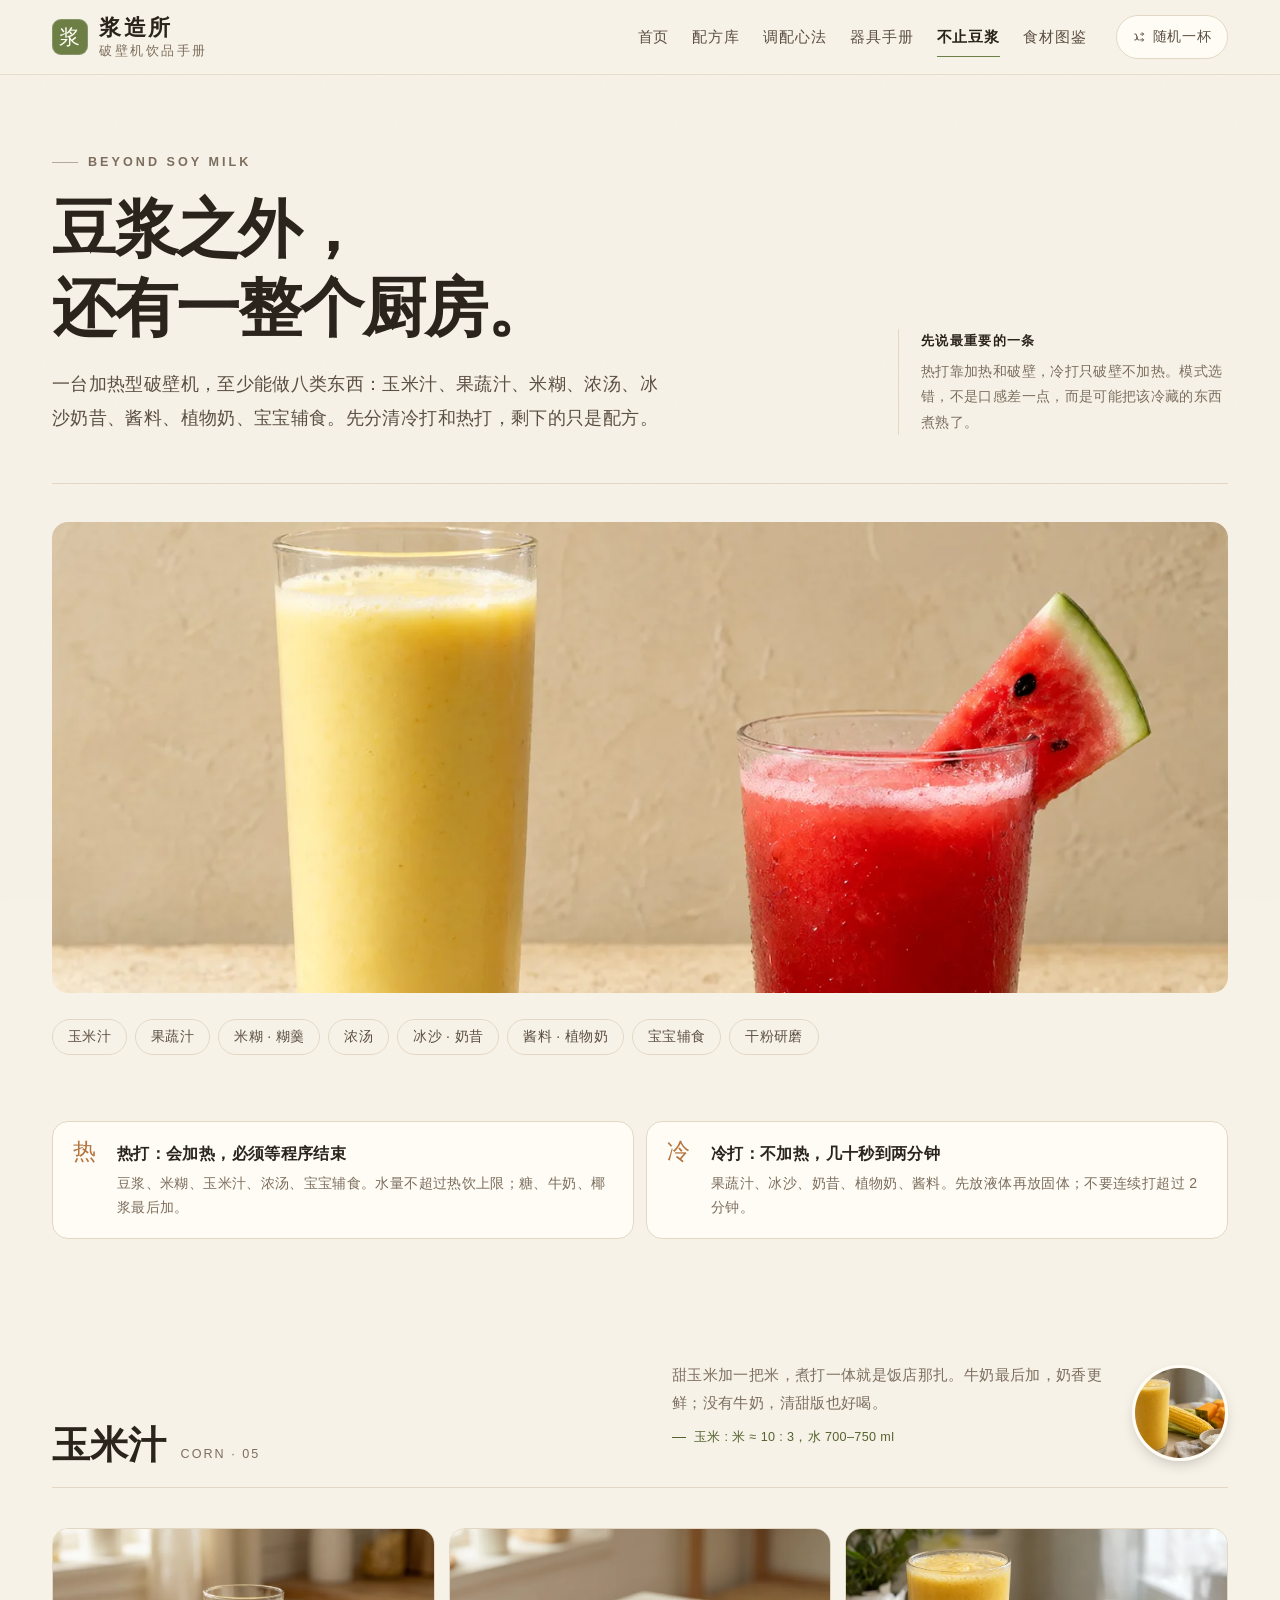
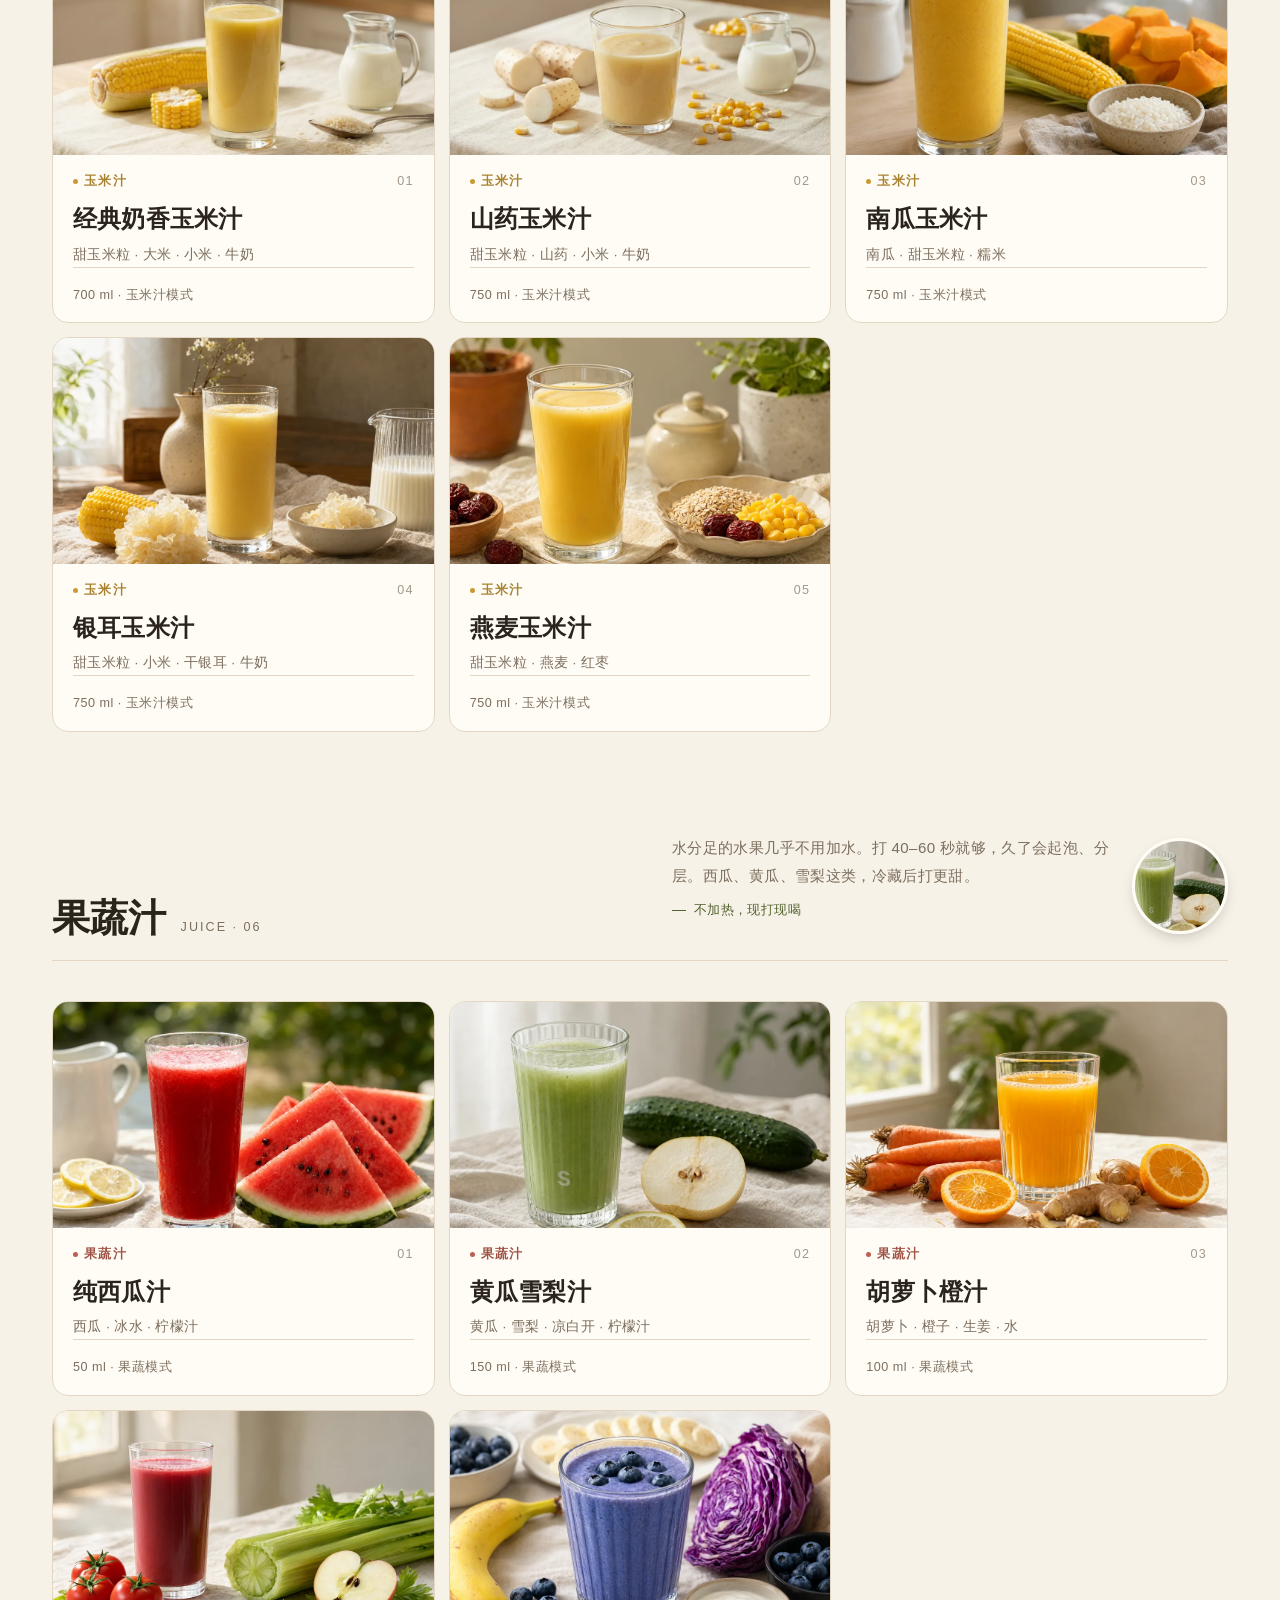
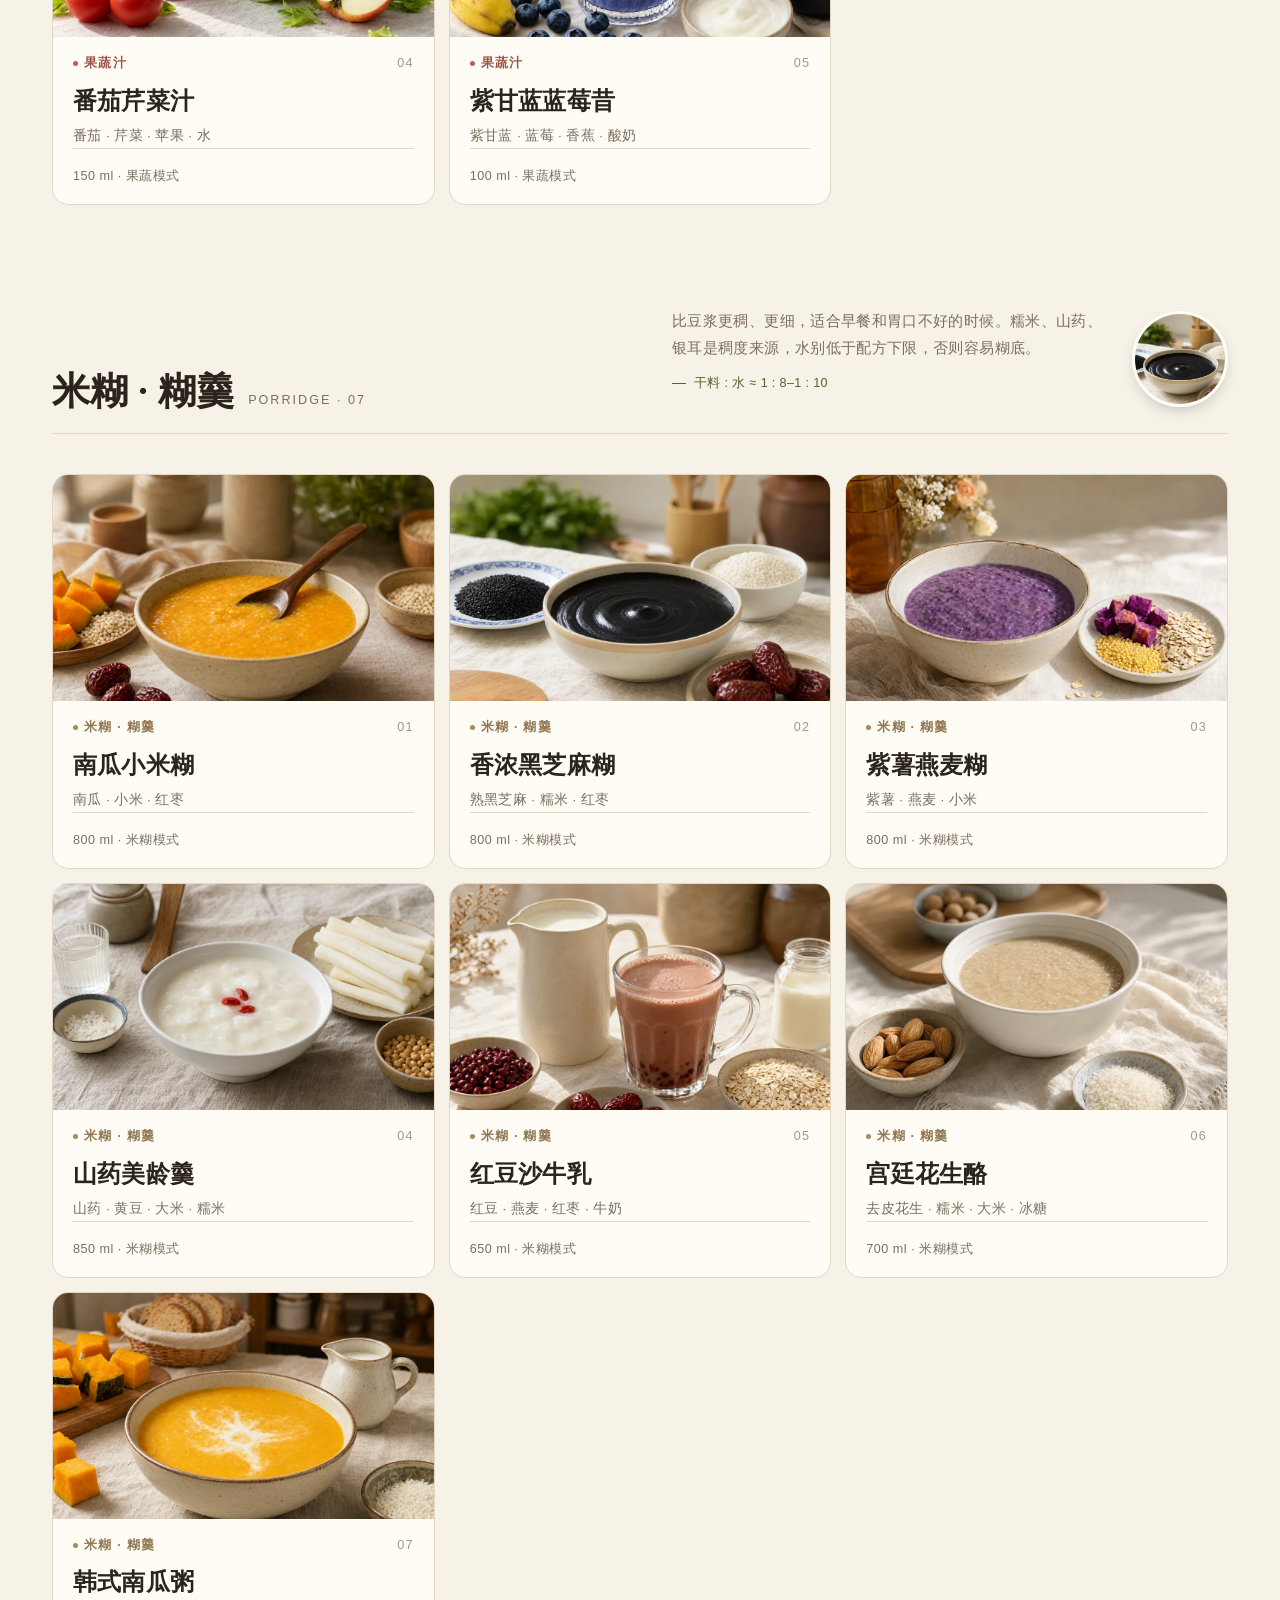
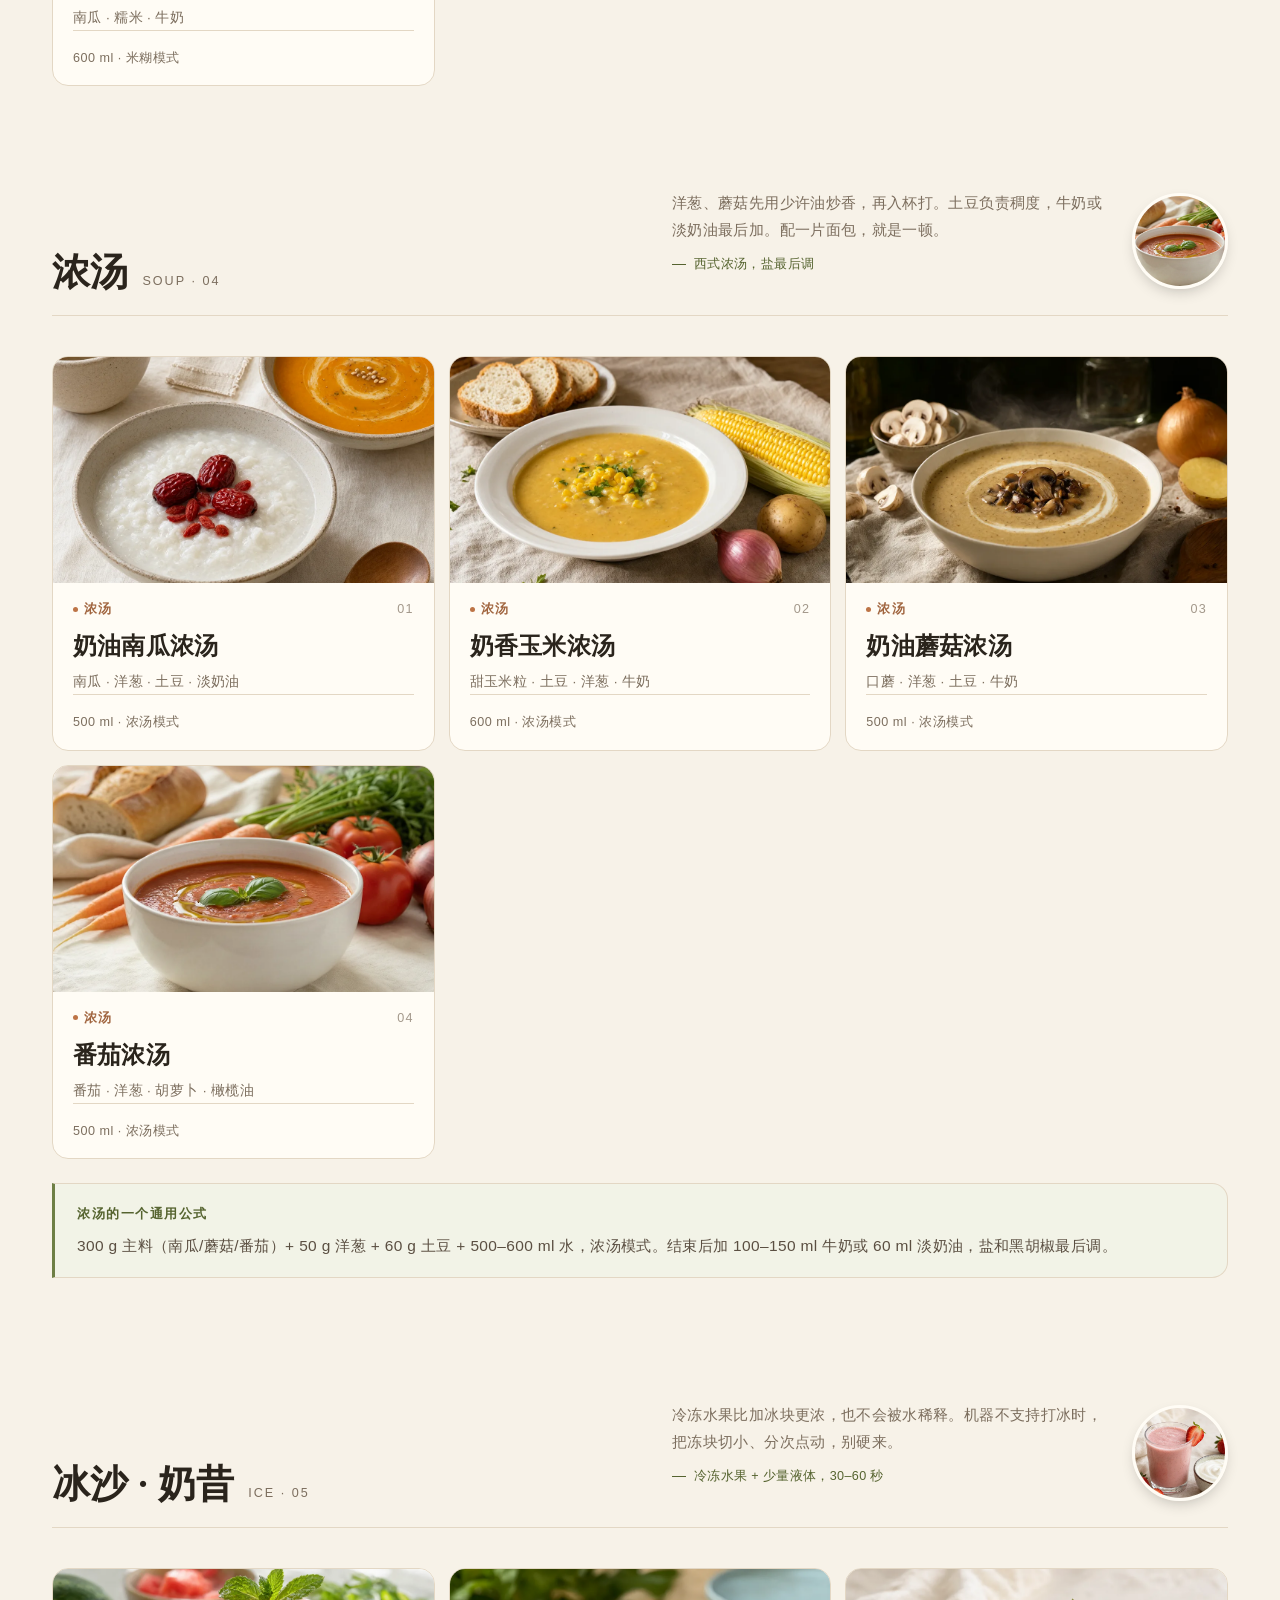
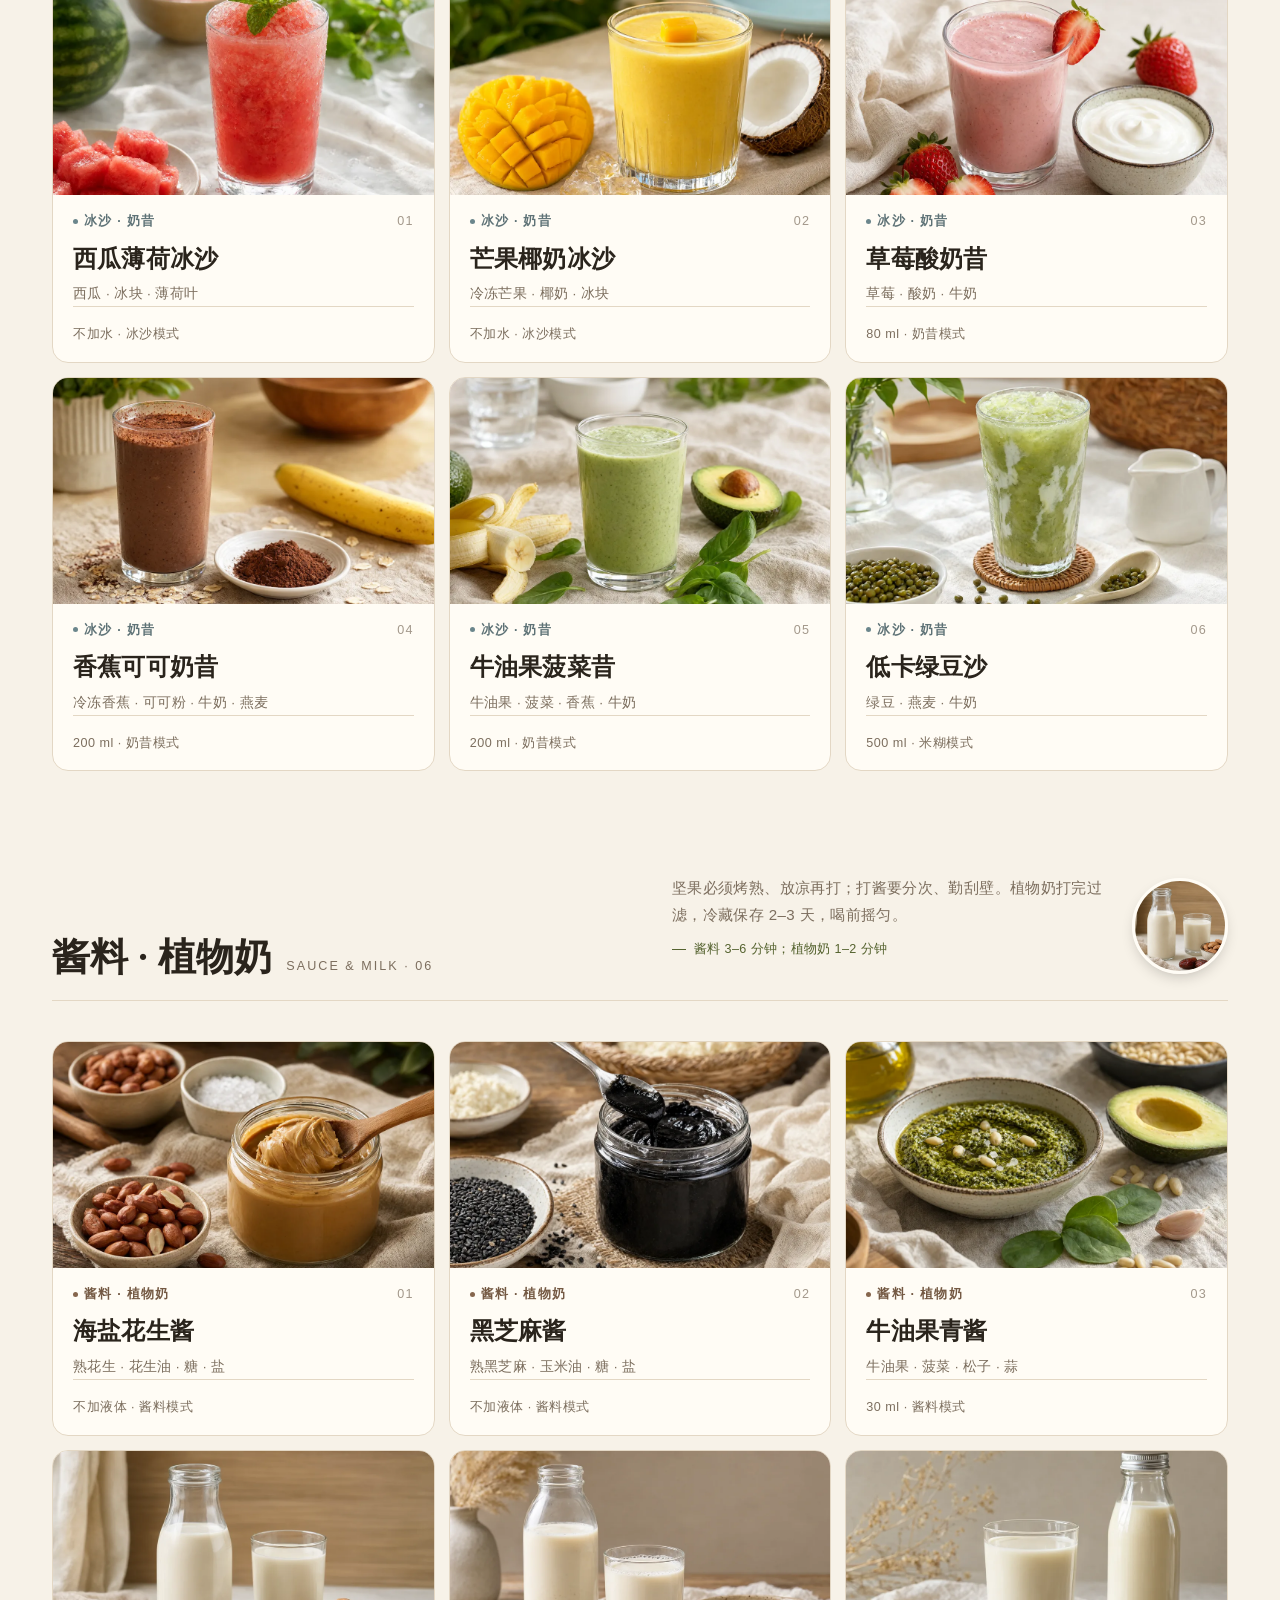
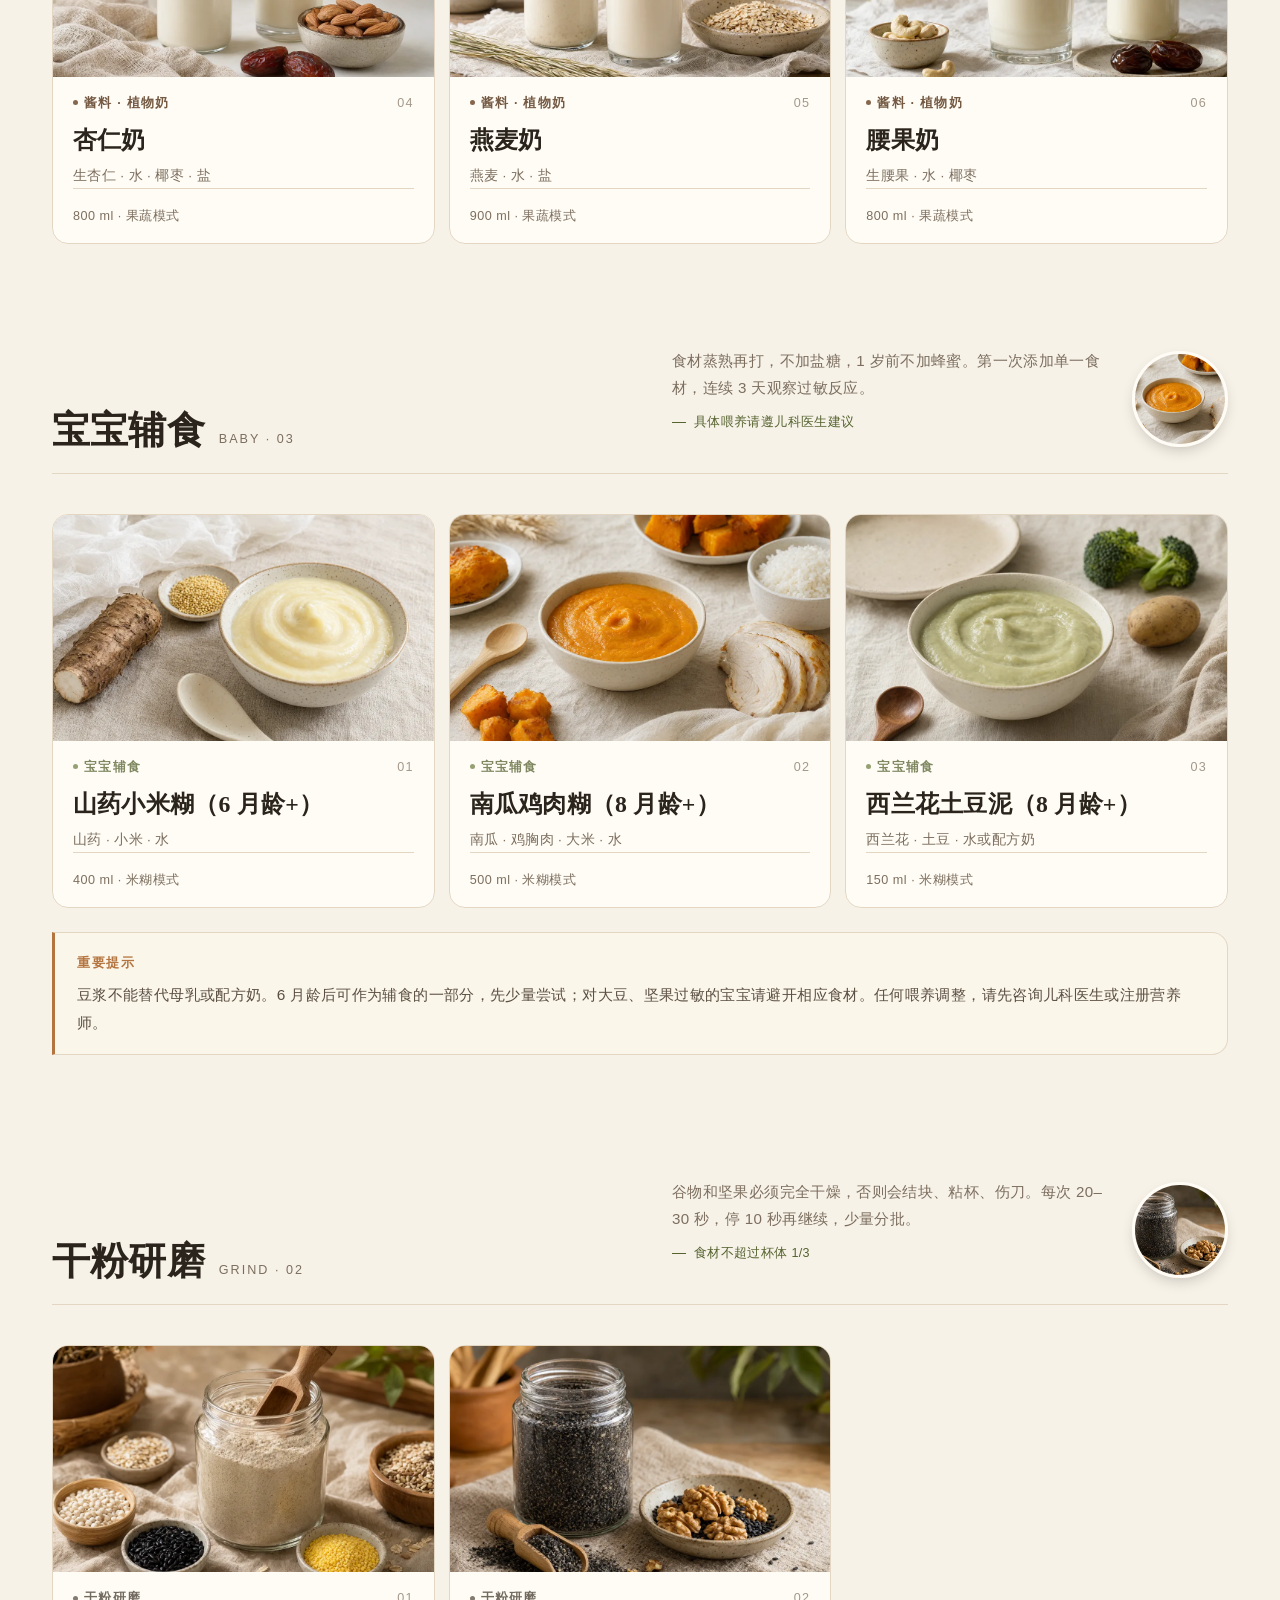
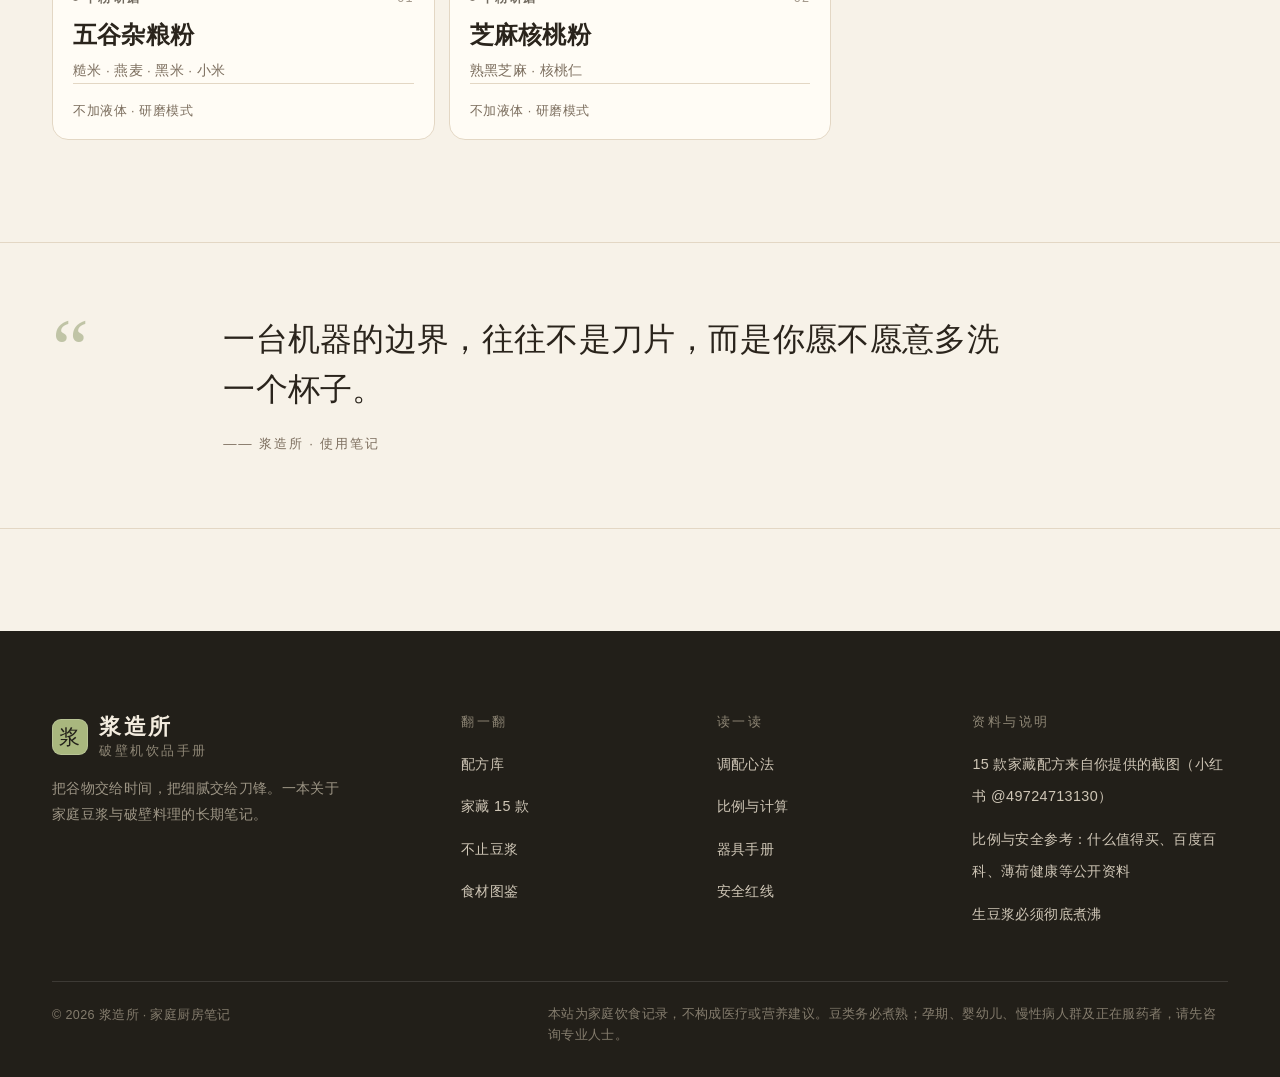
==== commit 44143aab: "seo: 补齐六页 canonical/OG/Twitter/author/robots 元信息，修正食材图鉴数量" ====
--- a/beyond.html
+++ b/beyond.html
@@ -9,6 +9,23 @@
   <meta name="description" content="破壁机还能做什么：玉米汁、果蔬汁、米糊糊羹、浓汤、冰沙奶昔、酱料植物奶、宝宝辅食与干粉研磨，共 38 款非豆浆配方。">
   <link rel="icon" href="data:image/svg+xml,%3Csvg xmlns='http://www.w3.org/2000/svg' viewBox='0 0 64 64'%3E%3Crect width='64' height='64' rx='14' fill='%236e7f45'/%3E%3Cellipse cx='32' cy='31' rx='13' ry='16' fill='%23fffdf6'/%3E%3Cpath d='M32 19c-5 6-5 18 0 24' stroke='%236e7f45' stroke-width='2' fill='none'/%3E%3C/svg%3E">
   <link rel="stylesheet" href="assets/style.css">
+  <link rel="canonical" href="https://sxs159733.github.io/jiangzaosuo/beyond.html">
+  <meta name="author" content="浆造所">
+  <meta name="robots" content="index, follow, max-image-preview:large">
+  <meta property="og:type" content="website">
+  <meta property="og:site_name" content="浆造所">
+  <meta property="og:locale" content="zh_CN">
+  <meta property="og:title" content="不止豆浆 · 浆造所">
+  <meta property="og:description" content="破壁机还能做什么：玉米汁、果蔬汁、米糊糊羹、浓汤、冰沙奶昔、酱料植物奶、宝宝辅食与干粉研磨，共 38 款非豆浆配方。">
+  <meta property="og:url" content="https://sxs159733.github.io/jiangzaosuo/beyond.html">
+  <meta property="og:image" content="https://sxs159733.github.io/jiangzaosuo/assets/img/recipes-lineup.webp">
+  <meta property="og:image:alt" content="六杯不同颜色的破壁机饮品：豆浆、黑芝麻、玉米汁、西瓜汁、果蔬昔与紫薯饮">
+  <meta property="og:image:width" content="1400">
+  <meta property="og:image:height" content="745">
+  <meta name="twitter:card" content="summary_large_image">
+  <meta name="twitter:title" content="不止豆浆 · 浆造所">
+  <meta name="twitter:description" content="破壁机还能做什么：玉米汁、果蔬汁、米糊糊羹、浓汤、冰沙奶昔、酱料植物奶、宝宝辅食与干粉研磨，共 38 款非豆浆配方。">
+  <meta name="twitter:image" content="https://sxs159733.github.io/jiangzaosuo/assets/img/recipes-lineup.webp">
 </head>
 <body class="page-beyond">
   <a class="skip" href="#main">跳到正文</a>
--- a/assets/style.css
+++ b/assets/style.css
@@ -5,6 +5,10 @@
    ========================================================= */
 
 :root {
+  /* 全站字号基准：比浏览器默认 16px 略大，桌面约 18px、窄屏约 17px，
+     所有 rem 字号随之上浮，保持原有的层级比例 */
+  font-size: clamp(17px, 0.4vw + 16px, 18px);
+
   --site-bg: #f7f2e8;
   --site-fg: #2a241c;
   --site-accent: #6e7f45;
@@ -12,13 +16,15 @@
   --site-surface: #fffcf5;
   --site-muted: #7c6e5e;
   --site-border: #e3d7c4;
-  --site-font: "PingFang SC", "Microsoft YaHei", "Noto Sans SC", "Hiragino Sans GB", sans-serif;
+  /* 西文交给系统 UI 字体，中文按平台挑选更清晰的无衬线黑体 */
+  --site-font: -apple-system, BlinkMacSystemFont, "Segoe UI", "Helvetica Neue", Arial, "PingFang SC", "HarmonyOS Sans SC", "Source Han Sans SC", "Noto Sans CJK SC", "Noto Sans SC", "Microsoft YaHei UI", "Microsoft YaHei", "Hiragino Sans GB", "WenQuanYi Micro Hei", sans-serif;
   --site-radius: 16px;
   --site-space: 1;
-  --site-type: 1;
+  --site-type: 1; /* 设计工作台的字号旋钮，保持 1 为默认 */
   --site-motion: 1;
 
-  --serif: "Songti SC", "STSong", "Noto Serif SC", "Source Han Serif SC", "SimSun", serif;
+  /* 标题统一走宋体系，补齐各平台的思源宋体族名，避免回退成黑体 */
+  --serif: "Iowan Old Style", "Palatino Linotype", Palatino, Georgia, "Songti SC", "STSong", "Source Han Serif SC", "Source Han Serif CN", "Noto Serif CJK SC", "Noto Serif SC", "SimSun", serif;
   --sans: var(--site-font);
   --ink: var(--site-fg);
   --ink-soft: #5b4f42;
@@ -52,9 +58,10 @@
   background: var(--paper);
   color: var(--ink);
   font-family: var(--sans);
-  font-size: calc(16.5px * var(--site-type, 1));
-  line-height: 1.72;
-  letter-spacing: .01em;
+  font-size: calc(1rem * var(--site-type, 1));
+  line-height: 1.8;
+  letter-spacing: .02em;
+  text-rendering: optimizeLegibility;
   -webkit-font-smoothing: antialiased;
   overflow-x: hidden;
 }
@@ -77,8 +84,8 @@
 h1, h2, h3, h4 {
   font-family: var(--serif);
   font-weight: 600;
-  line-height: 1.18;
-  letter-spacing: -.015em;
+  line-height: 1.24;
+  letter-spacing: .005em;
   margin: 0;
   text-wrap: balance;
 }
@@ -197,7 +204,7 @@
   font-weight: 600;
 }
 .brand-text small {
-  font-size: .58rem;
+  font-size: .7rem;
   letter-spacing: .2em;
   color: var(--site-muted);
   margin-top: 5px;
@@ -289,10 +296,11 @@
 }
 .hero-copy { padding-top: 8px; }
 .hero h1 {
-  font-size: calc(clamp(2.7rem, 5.8vw, 4.9rem) * var(--site-type, 1));
-  line-height: 1.07;
+  /* 收敛上限：让「用成一间豆浆铺。」整行放得下，句号不再孤零零掉到下一行 */
+  font-size: calc(clamp(2.45rem, 5vw, 4.1rem) * var(--site-type, 1));
+  line-height: 1.12;
   margin: 20px 0 24px;
-  letter-spacing: -.035em;
+  letter-spacing: -.015em;
 }
 .hero h1 .hl {
   position: relative;
@@ -392,7 +400,7 @@
   box-shadow: var(--shadow-md);
 }
 .hero-card .tiny {
-  font-size: .62rem;
+  font-size: .7rem;
   letter-spacing: .2em;
   color: var(--site-muted);
   text-transform: uppercase;
@@ -434,7 +442,7 @@
   right: -30px;
   top: 46%;
   writing-mode: vertical-rl;
-  font-size: .62rem;
+  font-size: .7rem;
   letter-spacing: .34em;
   color: var(--site-muted);
   opacity: .8;
@@ -545,7 +553,7 @@
 .cat-card .idx {
   display: block;
   margin-top: 12px;
-  font-size: .62rem;
+  font-size: .7rem;
   letter-spacing: .16em;
   color: var(--site-muted);
 }
@@ -617,7 +625,7 @@
   display: flex;
   align-items: center;
   justify-content: space-between;
-  font-size: .64rem;
+  font-size: .7rem;
   letter-spacing: .18em;
   color: var(--site-muted);
   text-transform: uppercase;
@@ -700,7 +708,7 @@
   position: relative;
 }
 .knob .knob-no {
-  font-size: .6rem;
+  font-size: .7rem;
   letter-spacing: .18em;
   color: #8f8776;
 }
@@ -710,7 +718,7 @@
   color: #f6f0e4;
 }
 .knob .knob-en {
-  font-size: .58rem;
+  font-size: .7rem;
   letter-spacing: .2em;
   color: #8f8776;
   text-transform: uppercase;
@@ -810,7 +818,7 @@
   color: #fff9ee;
 }
 .beyond-tile .overlay .k {
-  font-size: .6rem;
+  font-size: .7rem;
   letter-spacing: .2em;
   text-transform: uppercase;
   color: rgba(255, 249, 238, .7);
@@ -825,7 +833,7 @@
   flex-direction: column;
   justify-content: space-between;
 }
-.beyond-tile.text-tile .k { font-size: .6rem; letter-spacing: .2em; opacity: .7; }
+.beyond-tile.text-tile .k { font-size: .7rem; letter-spacing: .2em; opacity: .7; }
 .beyond-tile.text-tile h3 { font-size: 1.5rem; margin: 8px 0; }
 .beyond-tile.text-tile p { font-size: .78rem; opacity: .85; line-height: 1.7; }
 .beyond-tile.text-tile .go { font-size: .74rem; border-bottom: 1px solid currentColor; align-self: flex-start; padding-bottom: 3px; }
@@ -896,7 +904,7 @@
 }
 .foot-col h4 {
   font-family: var(--sans);
-  font-size: .68rem;
+  font-size: .7rem;
   letter-spacing: .2em;
   text-transform: uppercase;
   color: #8f8776;
@@ -985,7 +993,7 @@
   color: var(--paper);
 }
 .chip .n {
-  font-size: .64rem;
+  font-size: .7rem;
   opacity: .6;
   font-variant-numeric: tabular-nums;
 }
@@ -1115,7 +1123,7 @@
   display: flex;
   align-items: center;
   gap: 8px;
-  font-size: .62rem;
+  font-size: .7rem;
   letter-spacing: .1em;
   color: var(--site-muted);
 }
@@ -1155,12 +1163,12 @@
   border-top: 1px solid var(--line);
 }
 .rcard-bottom .meta {
-  font-size: .68rem;
+  font-size: .7rem;
   color: var(--site-muted);
   letter-spacing: .04em;
 }
 .rcard-bottom .view {
-  font-size: .68rem;
+  font-size: .7rem;
   color: var(--green-deep);
   display: inline-flex;
   align-items: center;
@@ -1179,7 +1187,7 @@
   border-radius: 999px;
   background: #eef0e2;
   color: var(--green-deep);
-  font-size: .56rem;
+  font-size: .7rem;
   letter-spacing: .08em;
   vertical-align: 2px;
 }
@@ -1228,7 +1236,7 @@
   gap: 18px;
 }
 .rd-head .rd-type {
-  font-size: .64rem;
+  font-size: .7rem;
   letter-spacing: .16em;
   color: var(--c, var(--green-deep));
   display: flex;
@@ -1245,7 +1253,7 @@
   display: flex; flex-wrap: wrap; gap: 6px; margin-top: 10px;
 }
 .rd-head .rd-tags span {
-  font-size: .64rem;
+  font-size: .7rem;
   padding: 3px 9px;
   border: 1px solid var(--line);
   border-radius: 999px;
@@ -1290,7 +1298,7 @@
   margin: 24px 0 30px;
 }
 .rd-stats div { background: var(--card); padding: 14px 16px; }
-.rd-stats b { display: block; font-size: .6rem; letter-spacing: .14em; color: var(--site-muted); font-weight: 500; margin-bottom: 4px; }
+.rd-stats b { display: block; font-size: .7rem; letter-spacing: .14em; color: var(--site-muted); font-weight: 500; margin-bottom: 4px; }
 .rd-stats span { font-size: .88rem; font-family: var(--serif); }
 .rd-cols {
   display: grid;
@@ -1337,7 +1345,7 @@
   border: 1px solid var(--line);
   display: grid;
   place-items: center;
-  font-size: .58rem;
+  font-size: .7rem;
   color: var(--site-muted);
   background: var(--card);
 }
@@ -1373,7 +1381,7 @@
   padding-top: 14px;
 }
 .prose-side .k {
-  font-size: .6rem;
+  font-size: .7rem;
   letter-spacing: .2em;
   color: var(--site-muted);
   text-transform: uppercase;
@@ -1458,7 +1466,7 @@
 table.data th {
   text-align: left;
   font-weight: 600;
-  font-size: .66rem;
+  font-size: .7rem;
   letter-spacing: .12em;
   text-transform: uppercase;
   color: var(--site-muted);
@@ -1558,11 +1566,11 @@
   transition: all var(--dur) var(--ease);
 }
 .ratio-presets button b { display: block; font-family: var(--serif); font-size: .98rem; font-weight: 600; }
-.ratio-presets button span { display: block; font-size: .62rem; color: var(--site-muted); margin-top: 2px; letter-spacing: .06em; }
+.ratio-presets button span { display: block; font-size: .7rem; color: var(--site-muted); margin-top: 2px; letter-spacing: .06em; }
 .ratio-presets button:hover { border-color: var(--green); }
 .ratio-presets button.is-on { background: var(--ink); border-color: var(--ink); color: var(--paper); }
 .ratio-presets button.is-on span { color: rgba(255, 253, 246, .62); }
-.calc-result .k { font-size: .6rem; letter-spacing: .2em; text-transform: uppercase; color: #948b7a; }
+.calc-result .k { font-size: .7rem; letter-spacing: .2em; text-transform: uppercase; color: #948b7a; }
 .calc-result .calc-water {
   font-family: var(--serif);
   font-size: clamp(2.8rem, 6vw, 4.2rem);
@@ -1577,7 +1585,7 @@
 .calc-row { display: flex; justify-content: space-between; gap: 12px; padding: 7px 0; font-size: .8rem; }
 .calc-row span:first-child { color: #9d9483; }
 .calc-row span:last-child { color: #f1e9da; }
-.calc-result .calc-hint { margin-top: auto; padding-top: 18px; font-size: .68rem; color: #837b6c; line-height: 1.7; }
+.calc-result .calc-hint { margin-top: auto; padding-top: 18px; font-size: .7rem; color: #837b6c; line-height: 1.7; }
 
 /* ---------- waterline diagram ---------- */
 .waterline {
@@ -1693,7 +1701,7 @@
 }
 .beyond-head .t { display: flex; align-items: baseline; gap: 14px; }
 .beyond-head h2 { font-size: calc(clamp(1.7rem, 3vw, 2.35rem) * var(--site-type, 1)); }
-.beyond-head .n { font-size: .64rem; letter-spacing: .16em; color: var(--site-muted); }
+.beyond-head .n { font-size: .7rem; letter-spacing: .16em; color: var(--site-muted); }
 .beyond-head p { font-size: .84rem; color: var(--site-muted); line-height: 1.8; }
 .beyond-head .bh-thumb {
   float: right;
@@ -1766,7 +1774,7 @@
   gap: 10px;
 }
 .ing-card h3 { font-size: 1.24rem; }
-.ing-card .alias { font-size: .64rem; color: var(--site-muted); letter-spacing: .06em; margin-top: 3px; }
+.ing-card .alias { font-size: .7rem; color: var(--site-muted); letter-spacing: .06em; margin-top: 3px; }
 .ing-card .glyph {
   position: absolute;
   right: 10px; bottom: 10px;
@@ -1794,7 +1802,7 @@
   border-top: 1px solid var(--line);
   display: grid;
   gap: 5px;
-  font-size: .68rem;
+  font-size: .7rem;
   color: var(--site-muted);
 }
 .ing-card .facts b { color: var(--ink-soft); font-weight: 500; }
@@ -1844,7 +1852,7 @@
   color: #fff9ee;
 }
 .mode-tile-label b { font-size: .92rem; font-weight: 600; letter-spacing: .03em; }
-.mode-tile-label span { font-size: .62rem; letter-spacing: .08em; color: rgba(255, 249, 238, .78); }
+.mode-tile-label span { font-size: .7rem; letter-spacing: .08em; color: rgba(255, 249, 238, .78); }
 
 /* ---------- inline figure ---------- */
 .inline-fig {
@@ -1881,7 +1889,7 @@
 @media (max-width: 1080px) {
   .cat-grid { grid-template-columns: repeat(3, 1fr); }
   .cat-grid.five { grid-template-columns: repeat(3, 1fr); }
-  .hero h1 { font-size: clamp(2.4rem, 6vw, 3.8rem); }
+  .hero h1 { font-size: clamp(2.3rem, 5.4vw, 3.7rem); }
   .beyond-grid { grid-template-columns: 1fr 1fr; grid-template-rows: 240px 240px 240px; }
   .beyond-tile.tall { grid-row: span 1; }
   .beyond-tile.wide { grid-column: span 2; }
@@ -1944,12 +1952,12 @@
 }
 
 @media (max-width: 560px) {
-  body { font-size: 16px; }
+  body { font-size: 1rem; }
   .brand-text small { display: none; }
   .brand-seal { width: 32px; height: 32px; font-size: 1.02rem; }
   .brand-text b { font-size: 1.1rem; }
   .btn-random { padding: 7px 11px; font-size: .72rem; }
-  .hero h1 { font-size: 2.32rem; }
+  .hero h1 { font-size: 2.2rem; }
   .hero-facts { gap: 18px; flex-wrap: wrap; }
   .hero-facts b { font-size: 1.15rem; }
   .hero-card { width: 80%; padding: 15px 17px; bottom: 18px; }
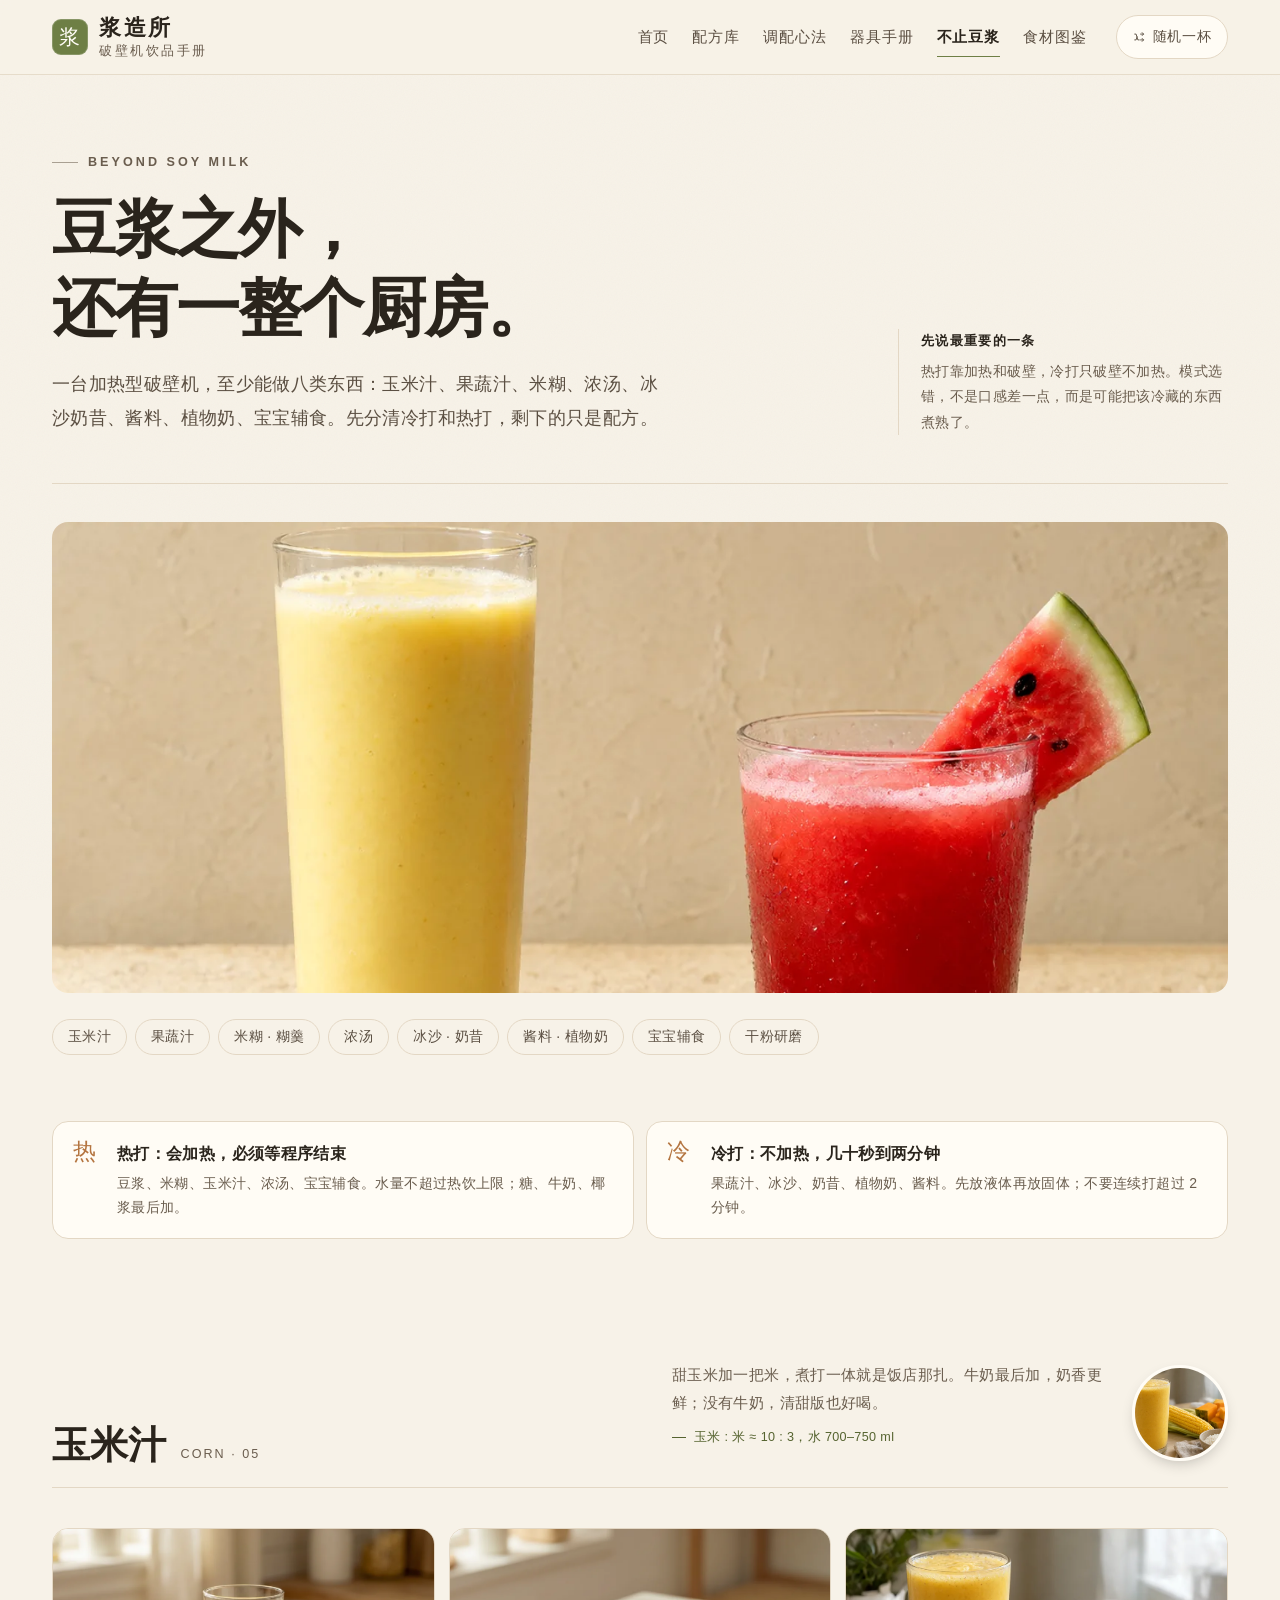
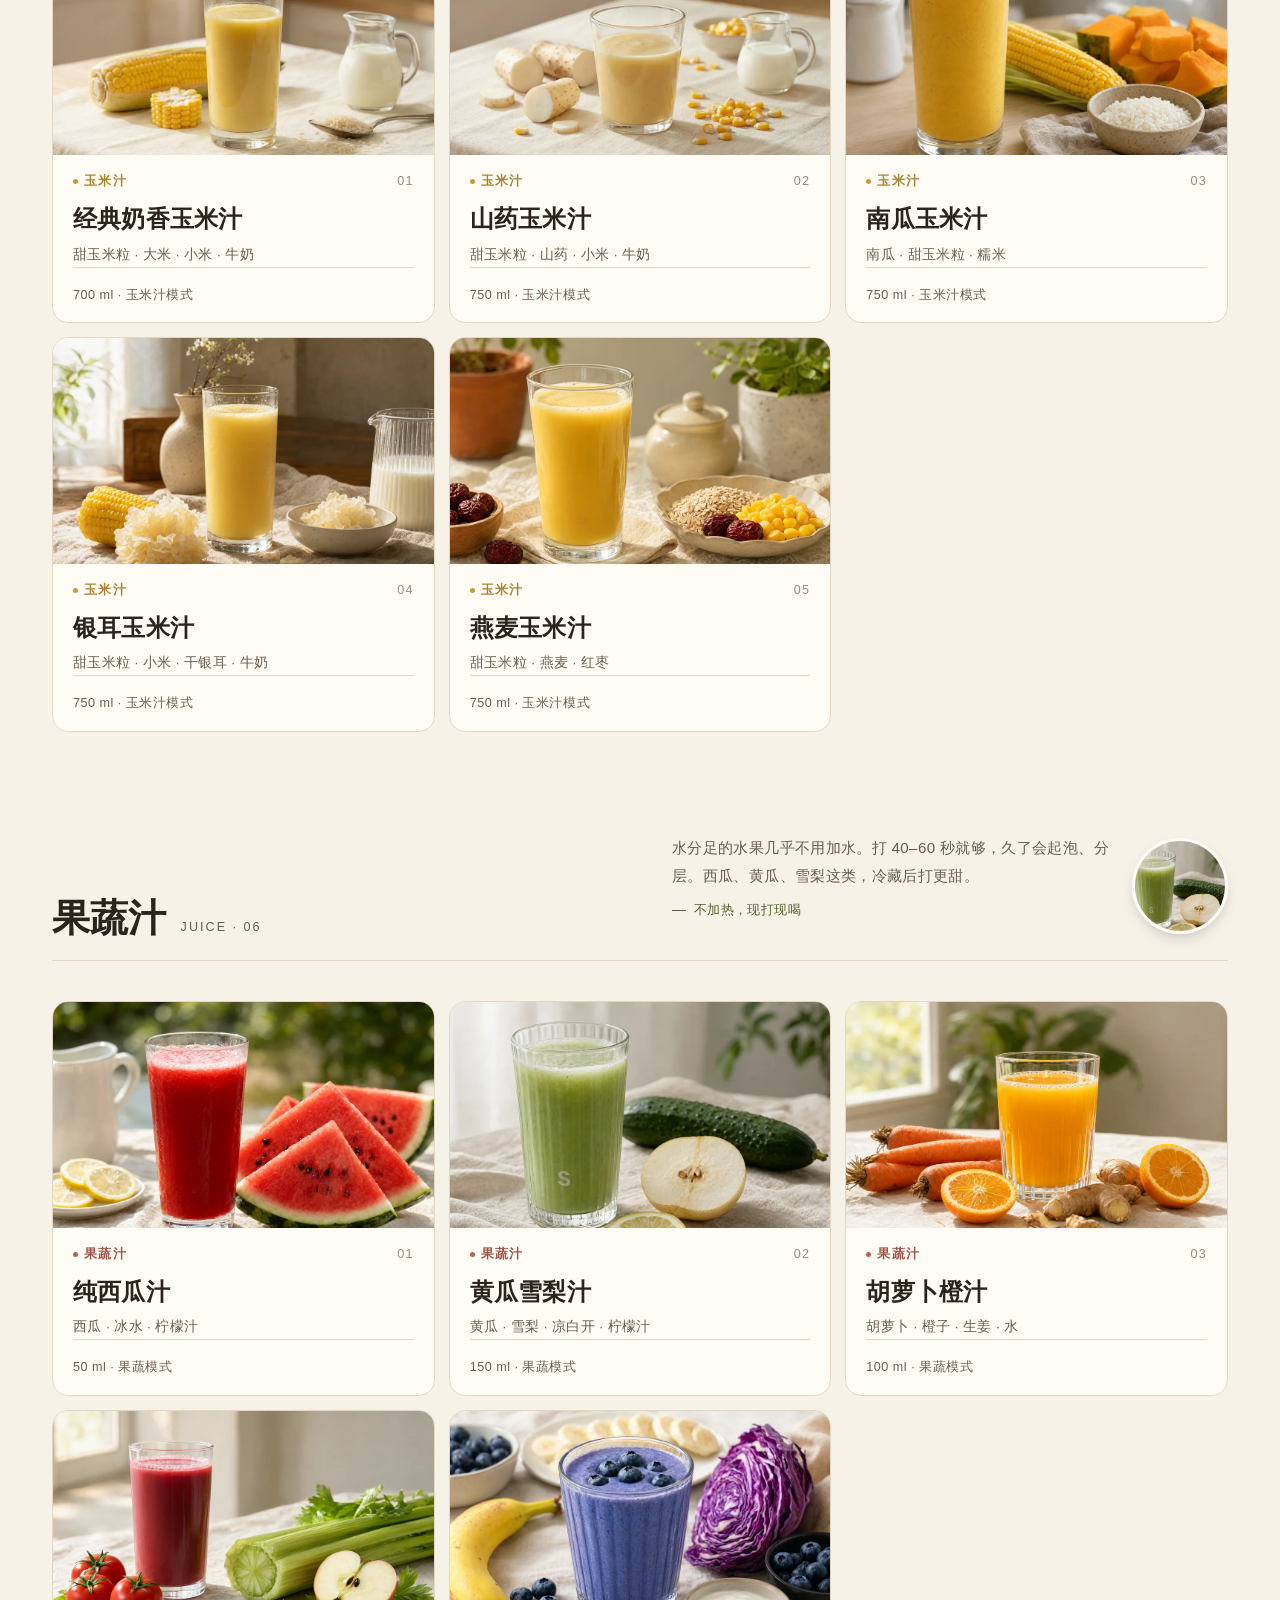
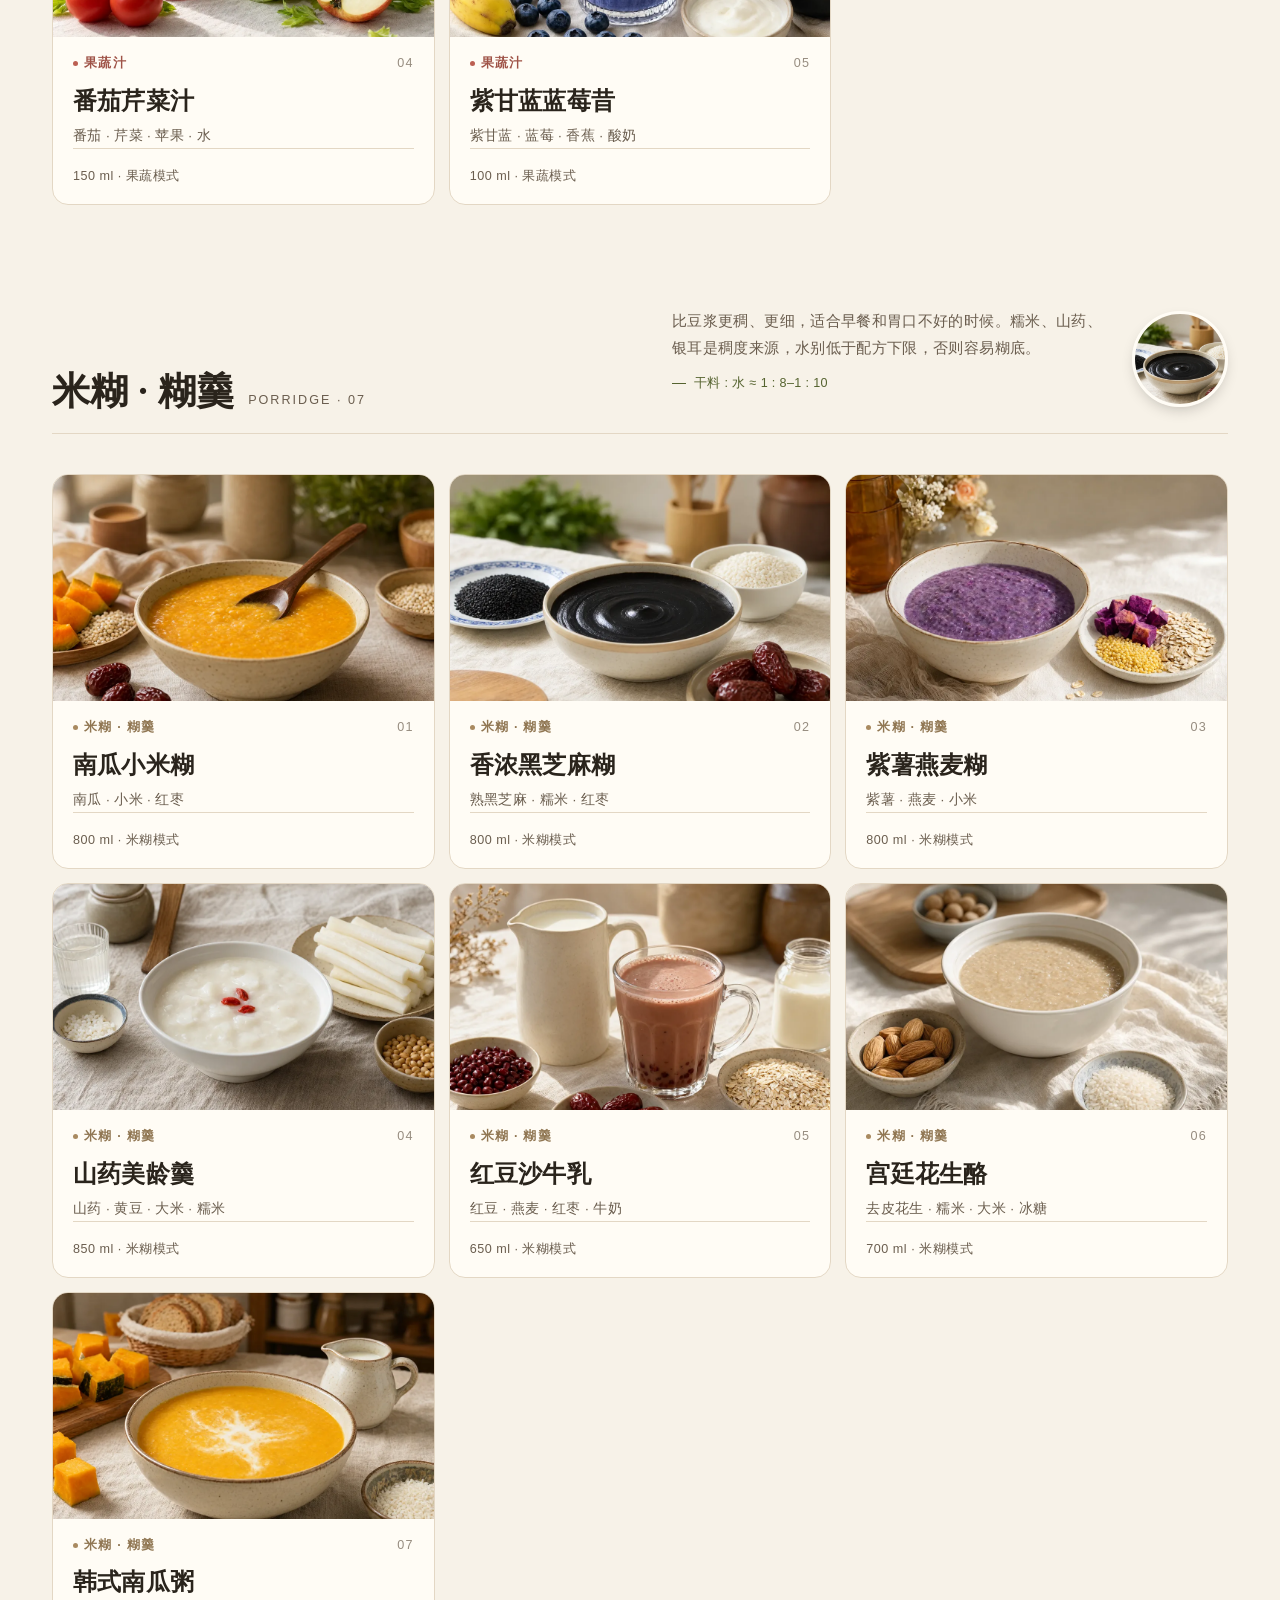
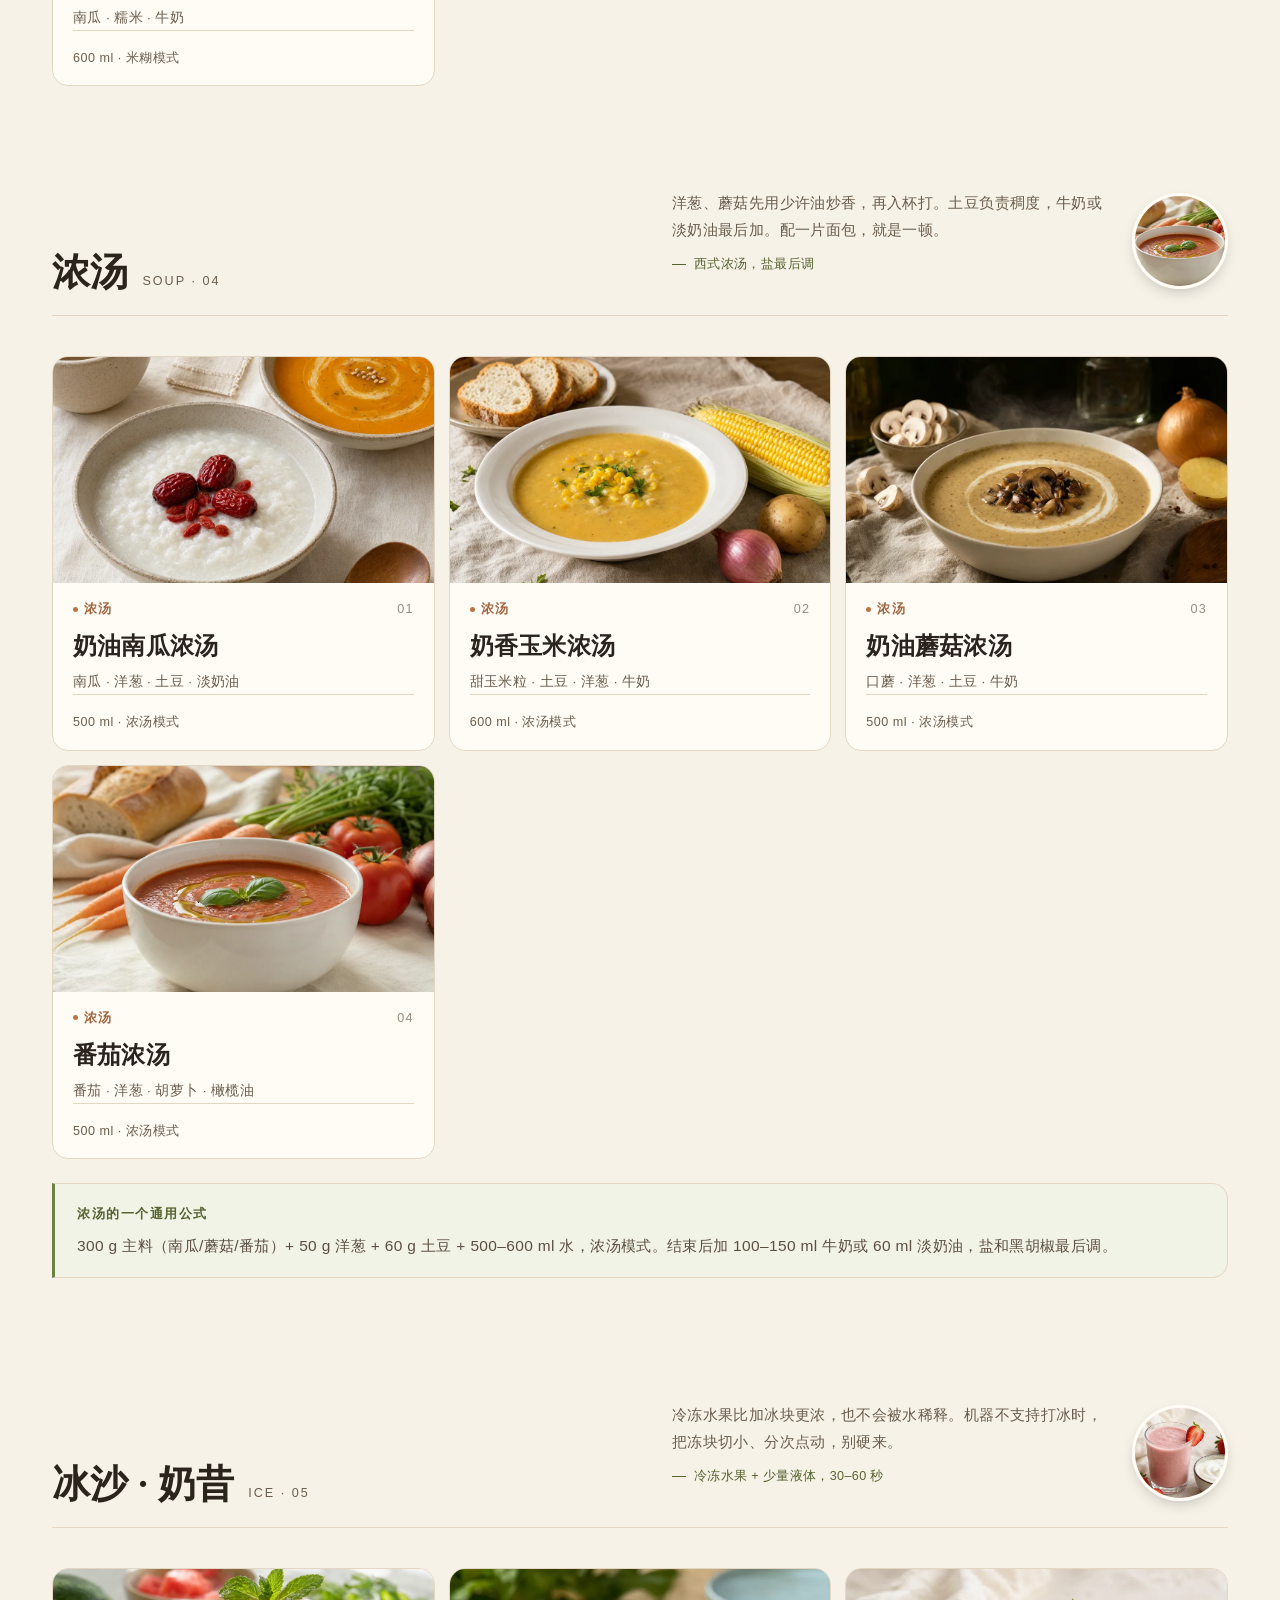
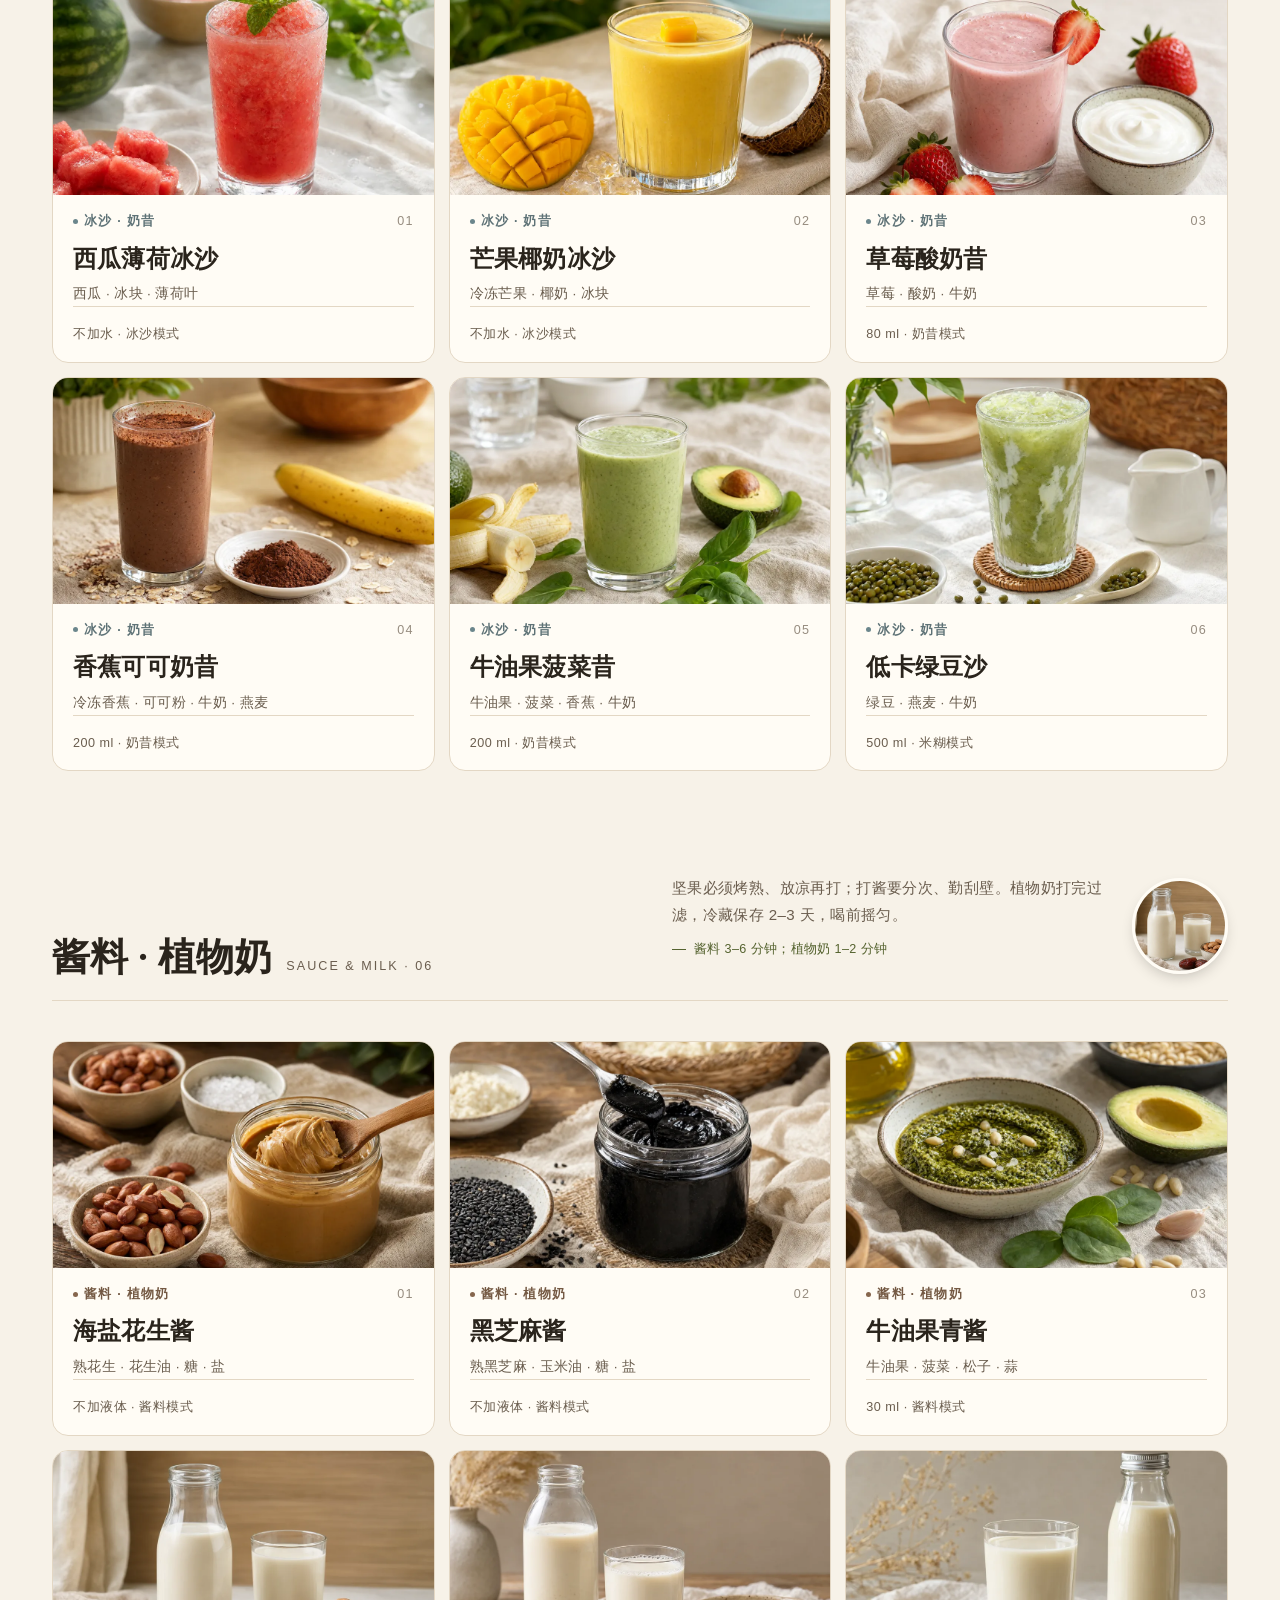
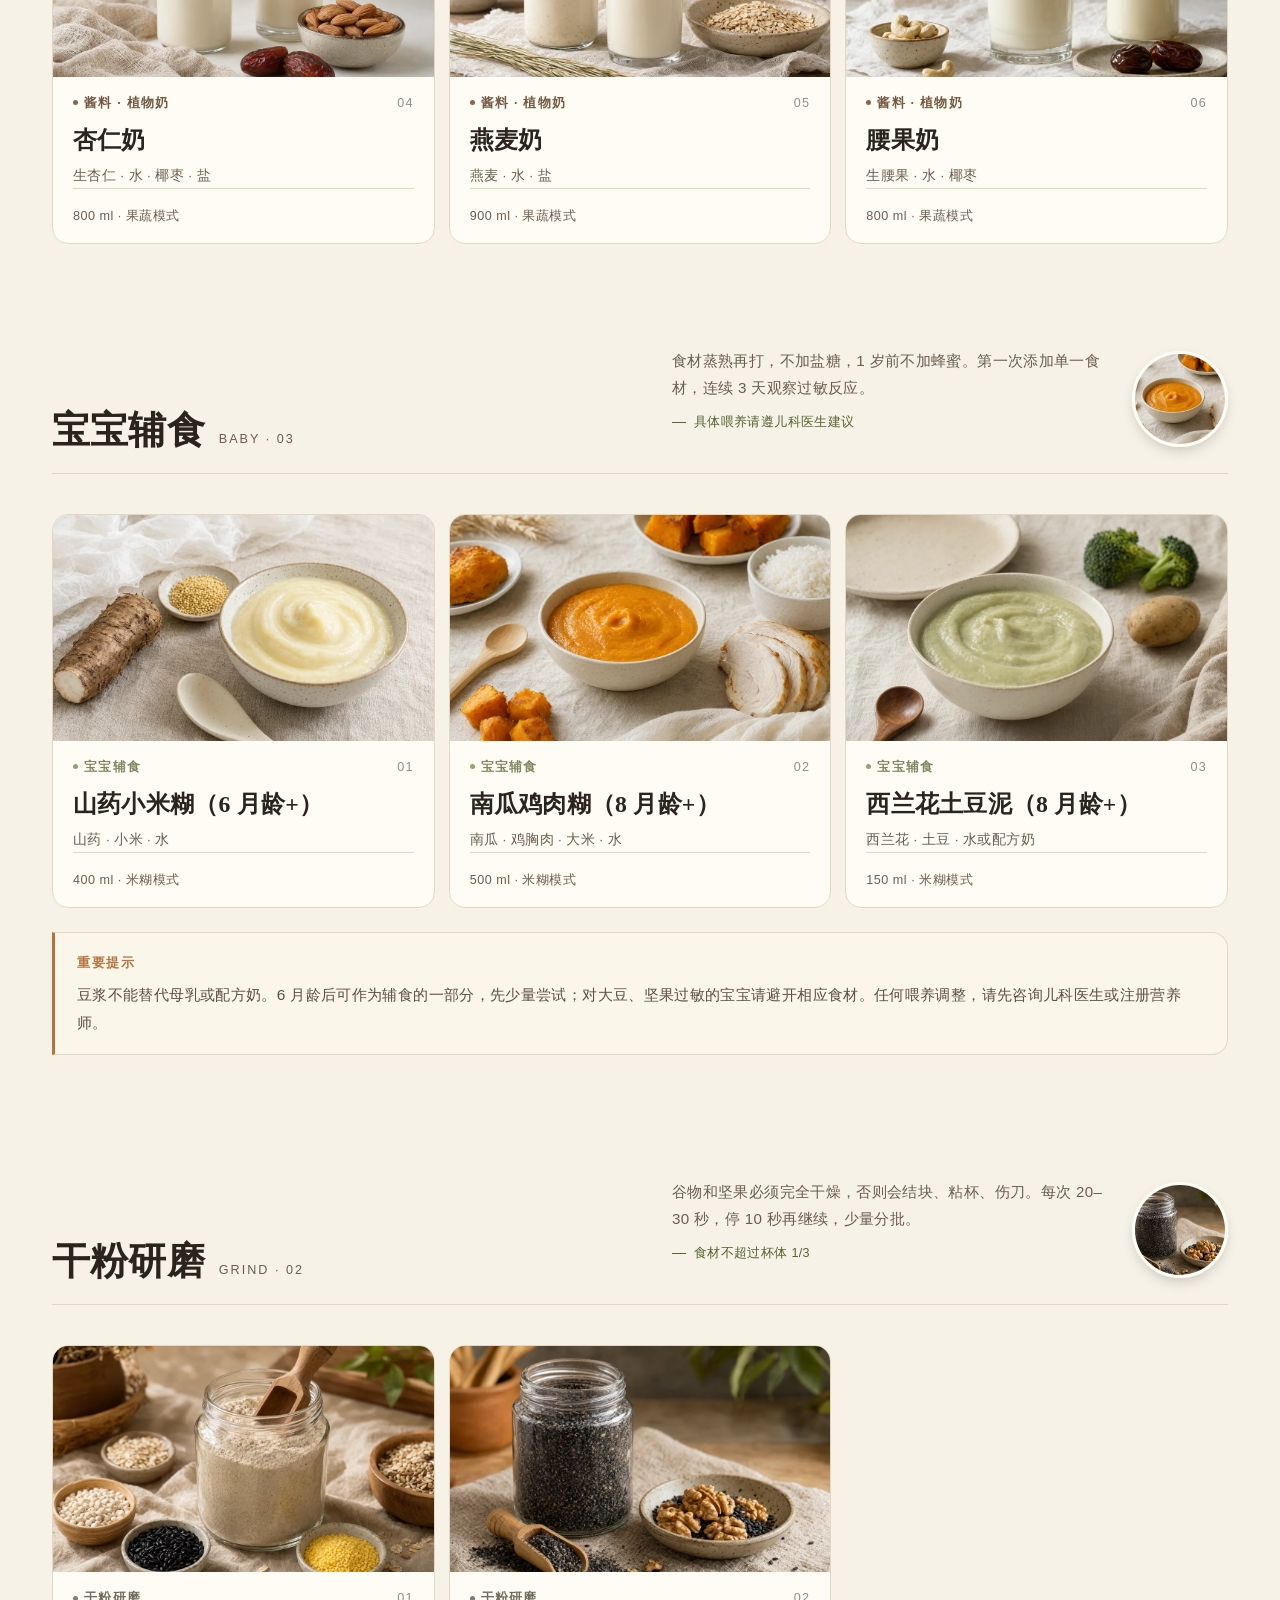
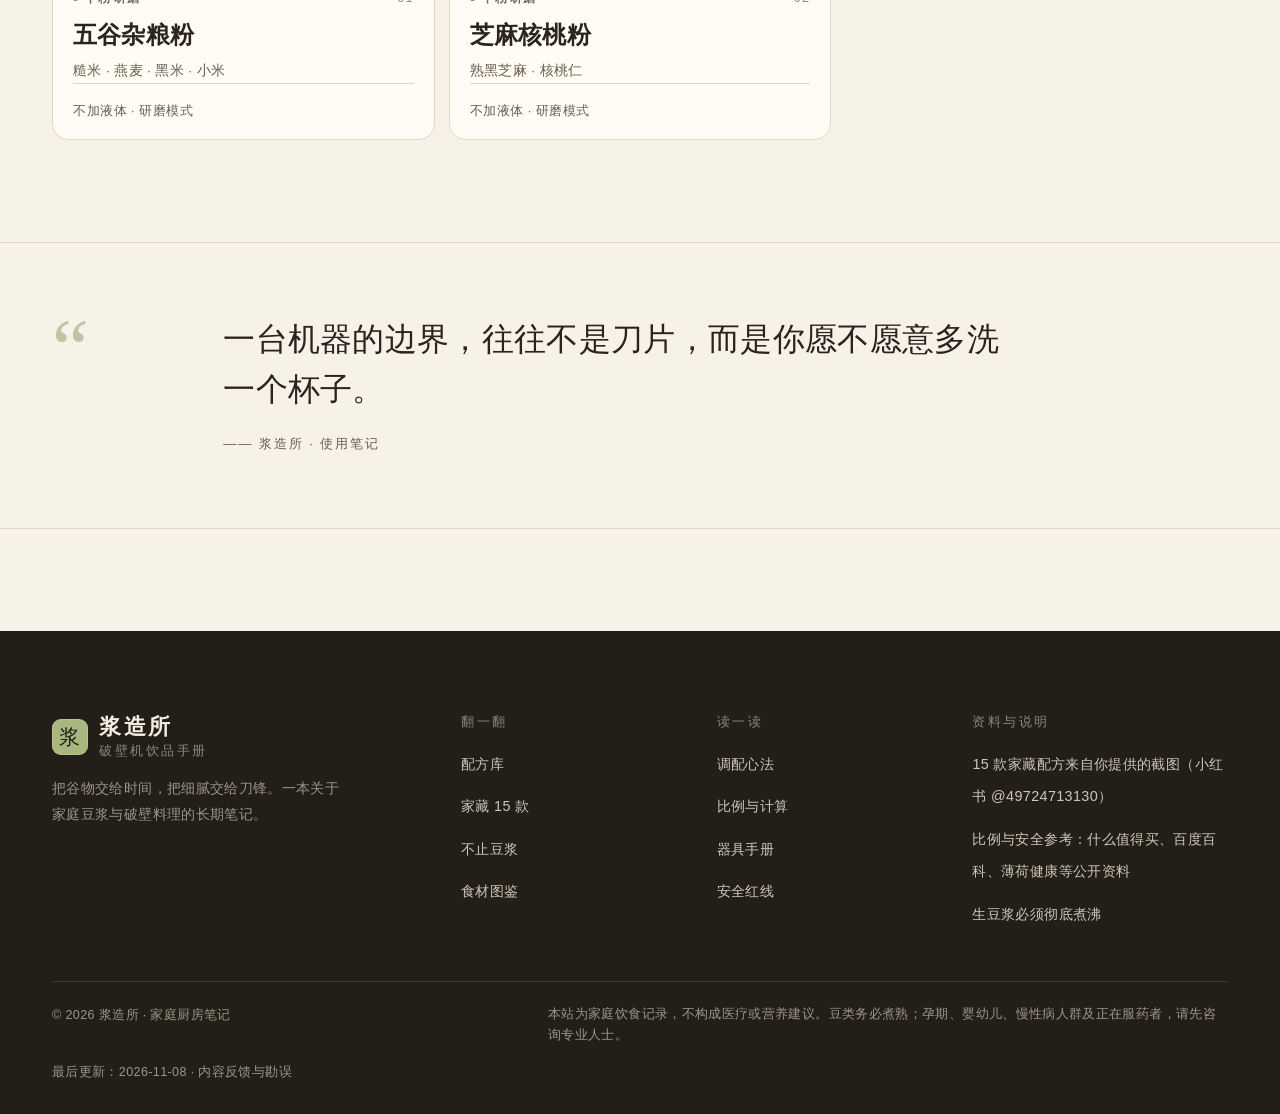
==== commit a263ce9a: "content: 六页页脚补充最后更新时间与内容反馈入口" ====
--- a/beyond.html
+++ b/beyond.html
@@ -250,6 +250,7 @@
         <span>© 2026 浆造所 · 家庭厨房笔记</span>
         <span class="disc">本站为家庭饮食记录，不构成医疗或营养建议。豆类务必煮熟；孕期、婴幼儿、慢性病人群及正在服药者，请先咨询专业人士。</span>
       </div>
+      <p class="foot-update">最后更新：2026-11-08 · <a href="https://github.com/sxs159733/jiangzaosuo/issues" rel="noopener">内容反馈与勘误</a></p>
     </div>
   </footer>
 
--- a/assets/style.css
+++ b/assets/style.css
@@ -14,7 +14,10 @@
   --site-accent: #6e7f45;
   --site-on-accent: #fffdf6;
   --site-surface: #fffcf5;
-  --site-muted: #7c6e5e;
+  --site-muted: #6a5d4e; /* 原 #7c6e5e 对底色仅 4.43:1，改为 5.72:1 达 WCAG AA */
+  /* 深色版块小字专用色：对 --dark / --dark-2 背景均达 AA */
+  --foot-note-ink: #9d9585;
+  --knob-ink: #a89f8e;
   --site-border: #e3d7c4;
   /* 西文交给系统 UI 字体，中文按平台挑选更清晰的无衬线黑体 */
   --site-font: -apple-system, BlinkMacSystemFont, "Segoe UI", "Helvetica Neue", Arial, "PingFang SC", "HarmonyOS Sans SC", "Source Han Sans SC", "Noto Sans CJK SC", "Noto Sans SC", "Microsoft YaHei UI", "Microsoft YaHei", "Hiragino Sans GB", "WenQuanYi Micro Hei", sans-serif;
@@ -112,6 +115,12 @@
 }
 .skip:focus { left: 12px; top: 12px; }
 
+/* 键盘焦点可见性：覆盖输入框与滑块的 outline:none，保证纯键盘操作可见 */
+:focus-visible {
+  outline: 3px solid var(--toast) !important;
+  outline-offset: 2px;
+}
+
 /* ---------- shared type ---------- */
 .eyebrow {
   font-family: var(--sans);
@@ -710,7 +719,7 @@
 .knob .knob-no {
   font-size: .7rem;
   letter-spacing: .18em;
-  color: #8f8776;
+  color: var(--knob-ink);
 }
 .knob h3 {
   font-size: 1.24rem;
@@ -720,7 +729,7 @@
 .knob .knob-en {
   font-size: .7rem;
   letter-spacing: .2em;
-  color: #8f8776;
+  color: var(--knob-ink);
   text-transform: uppercase;
 }
 .knob p {
@@ -926,10 +935,16 @@
   gap: 20px;
   padding-top: 22px;
   font-size: .7rem;
-  color: #847c6d;
+  color: var(--foot-note-ink);
   flex-wrap: wrap;
 }
 .foot-bottom .disc { max-width: 680px; line-height: 1.7; }
+.foot-update {
+  margin: 14px 0 0;
+  font-size: .7rem;
+  color: var(--foot-note-ink);
+}
+.foot-update a { color: inherit; text-underline-offset: 3px; }
 
 /* ---------- page hero (inner pages) ---------- */
 .page-hero {
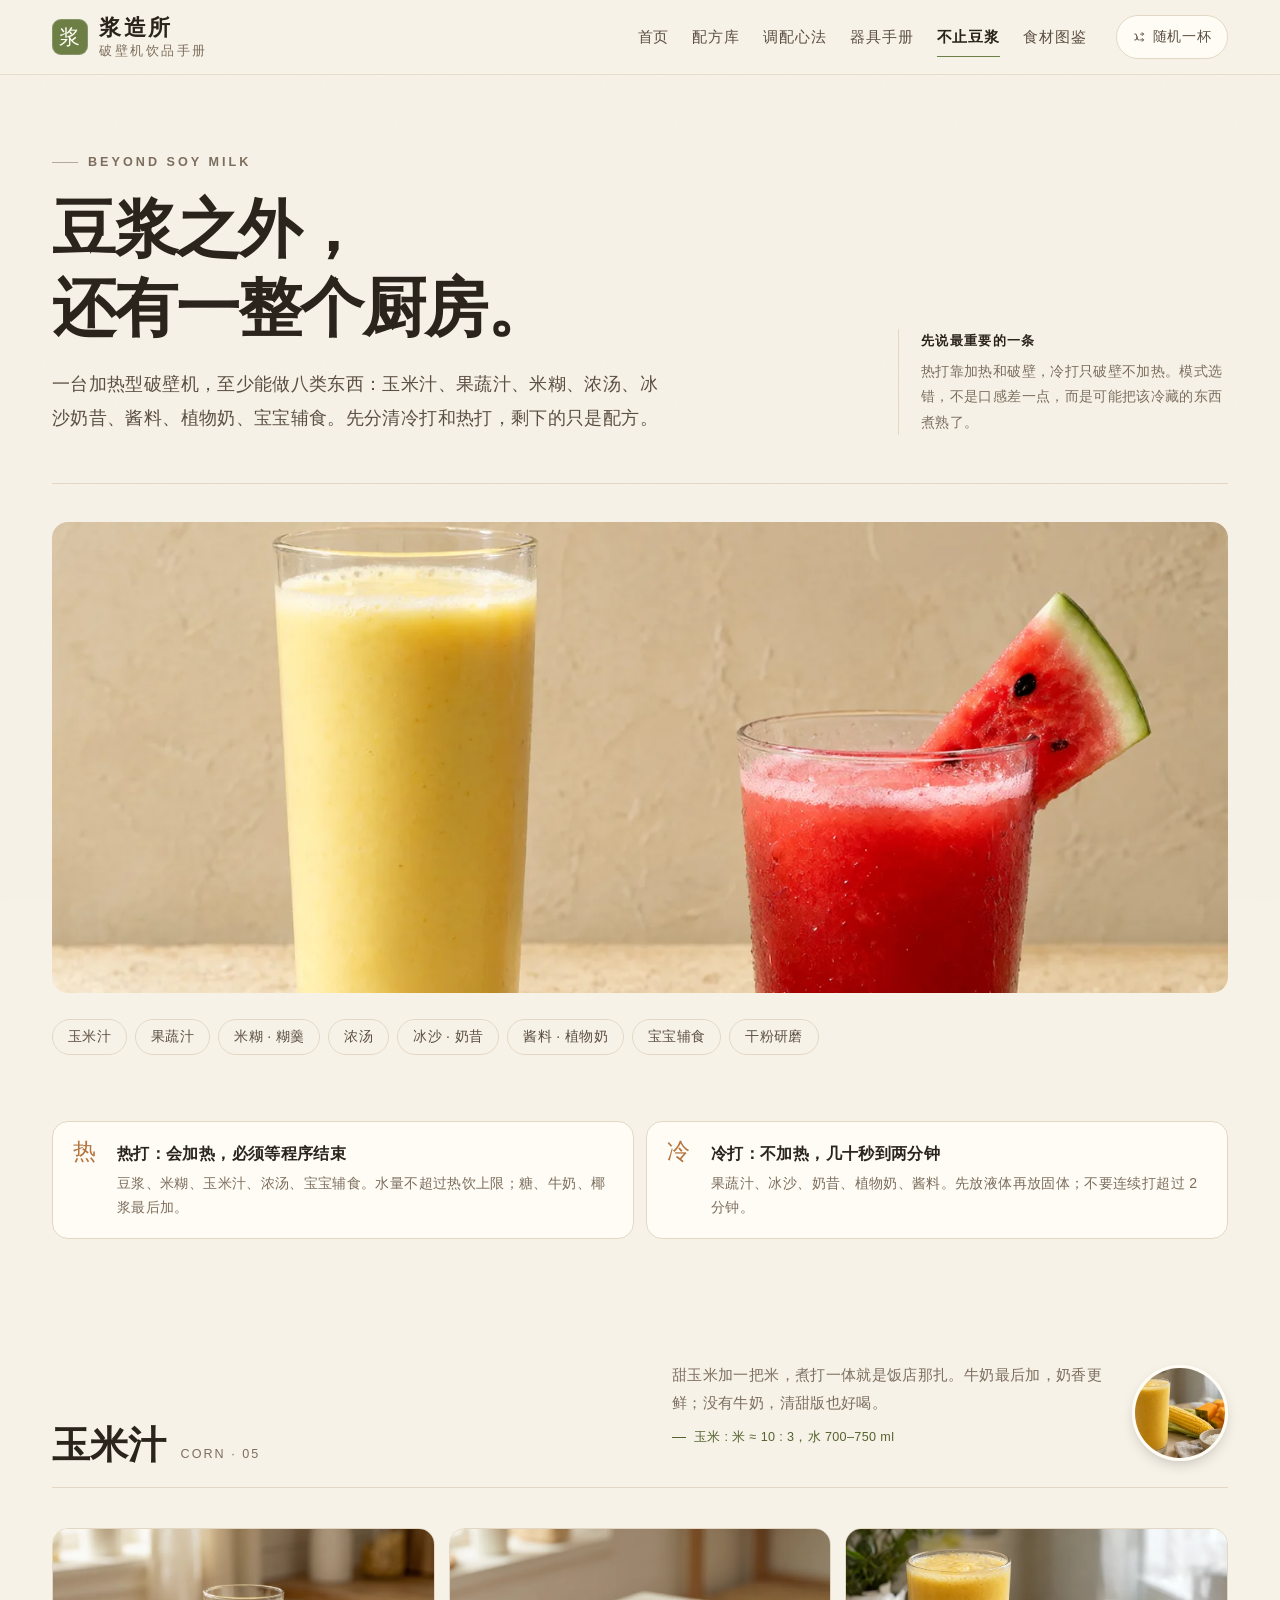
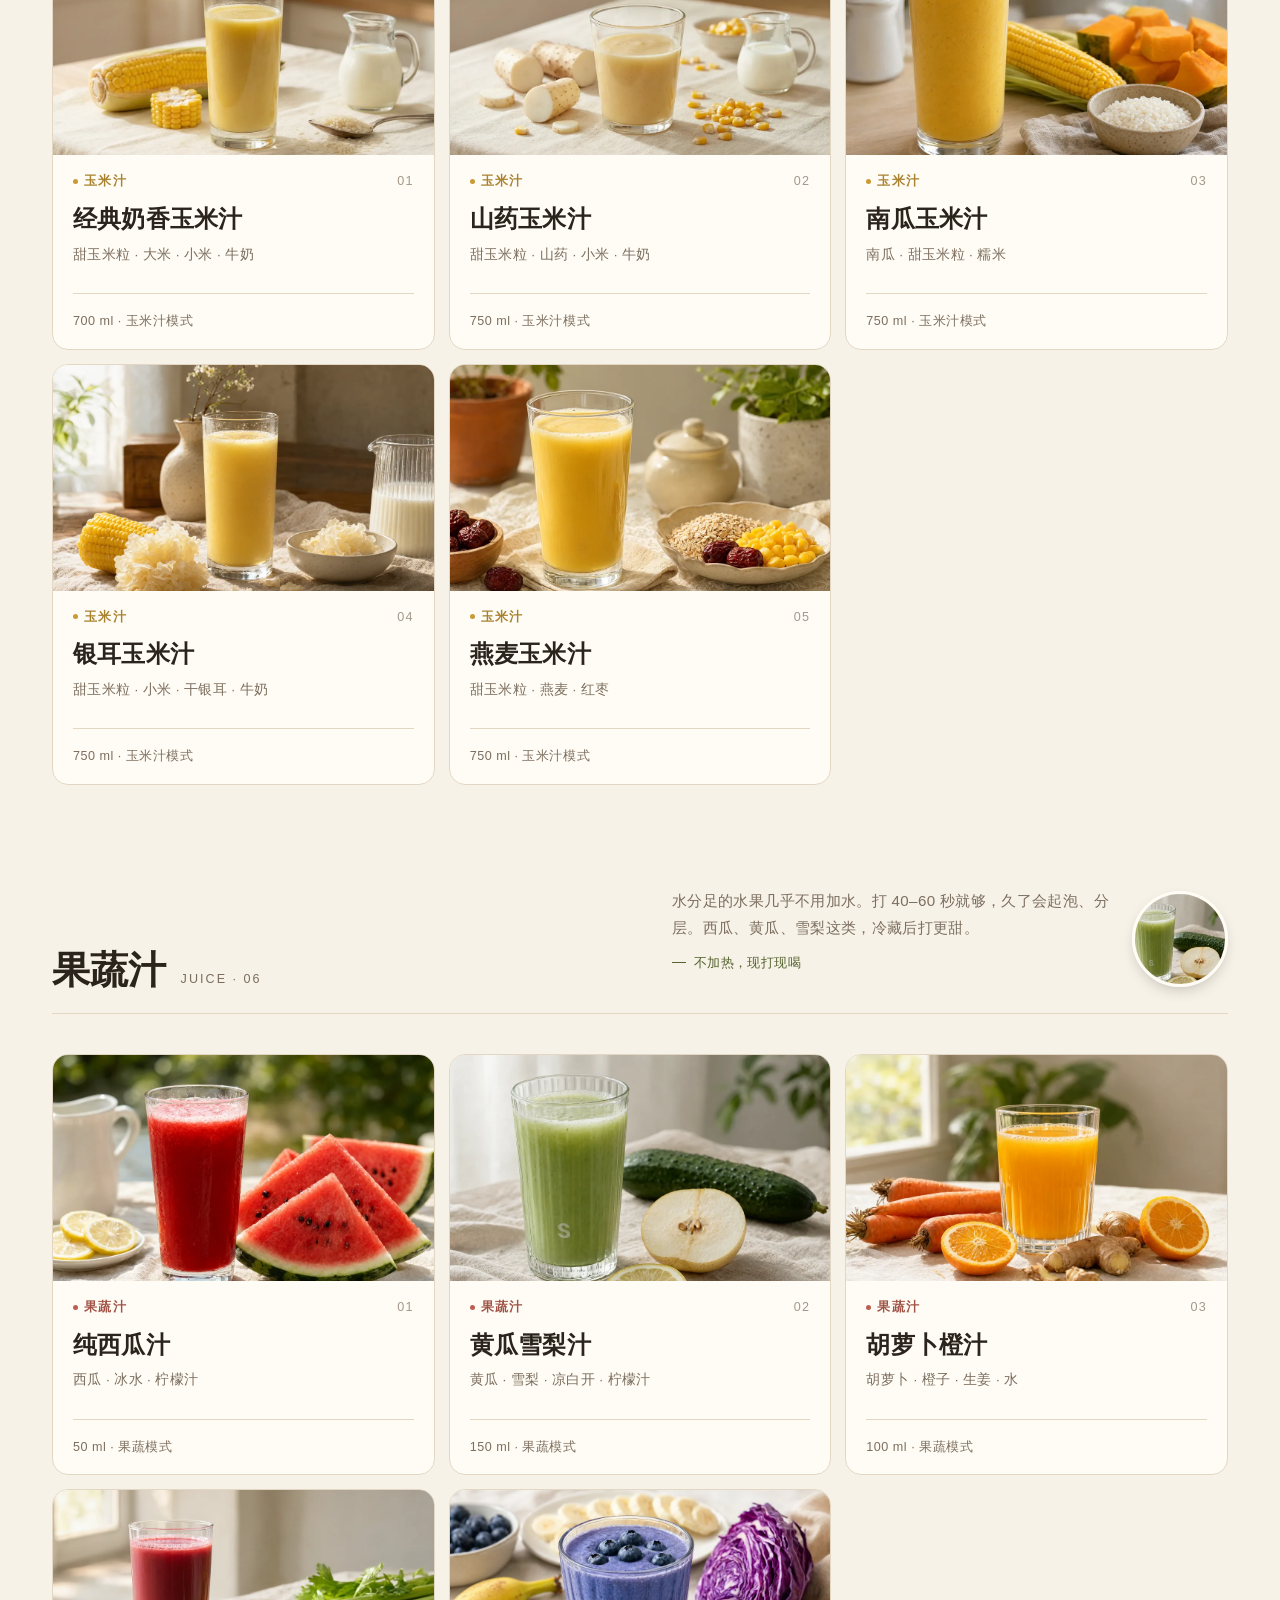
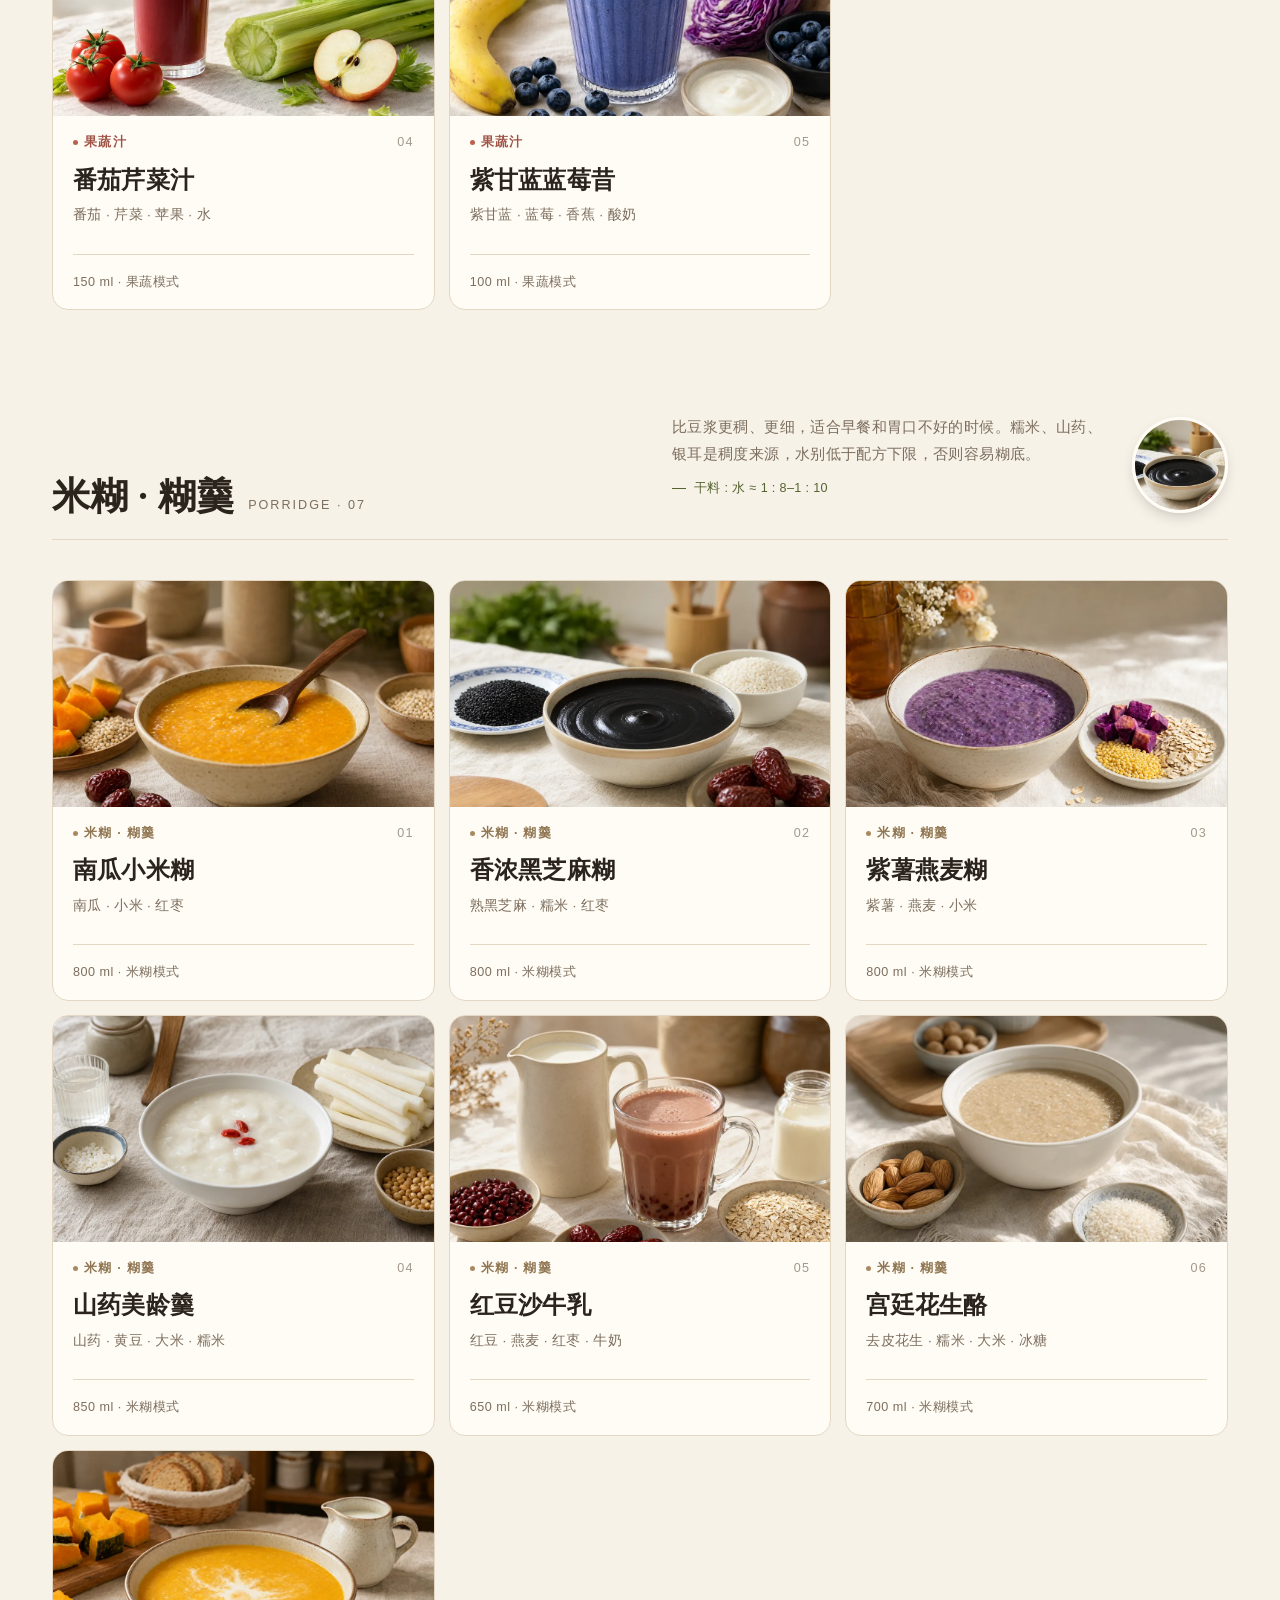
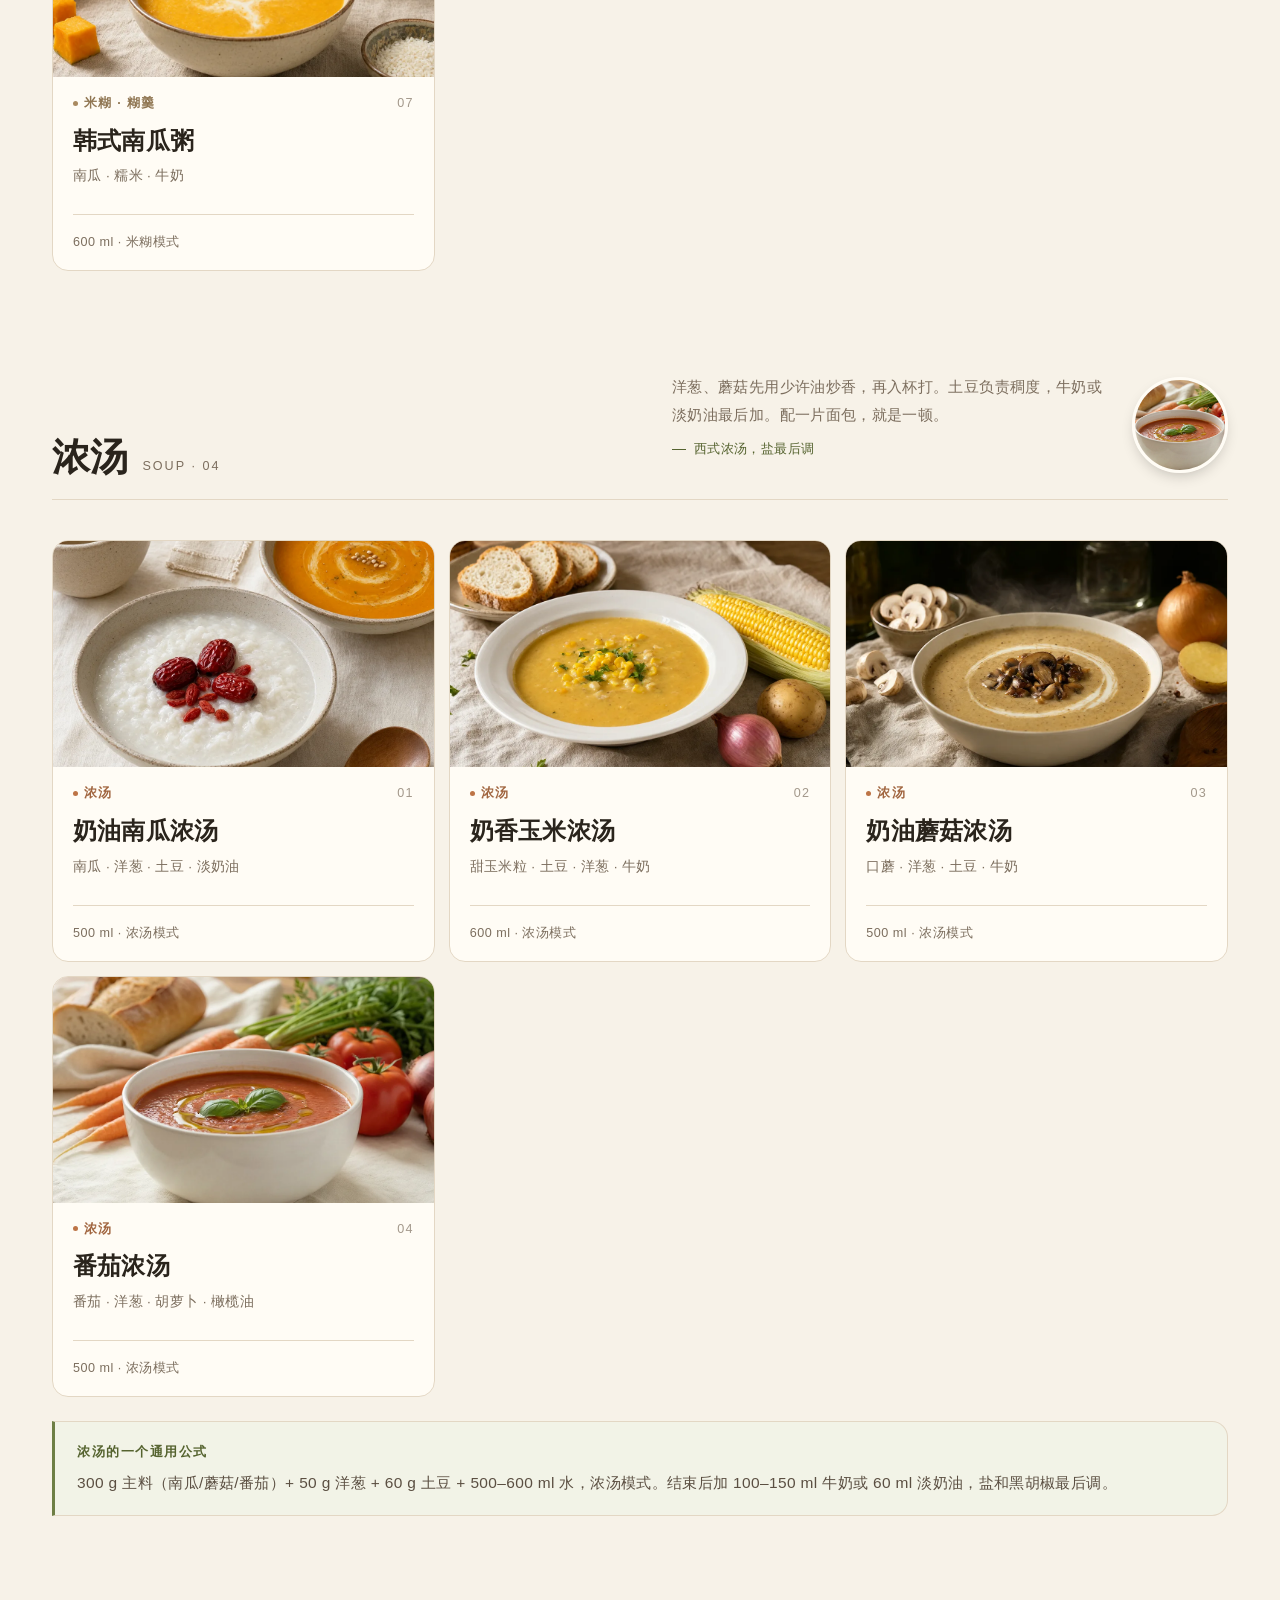
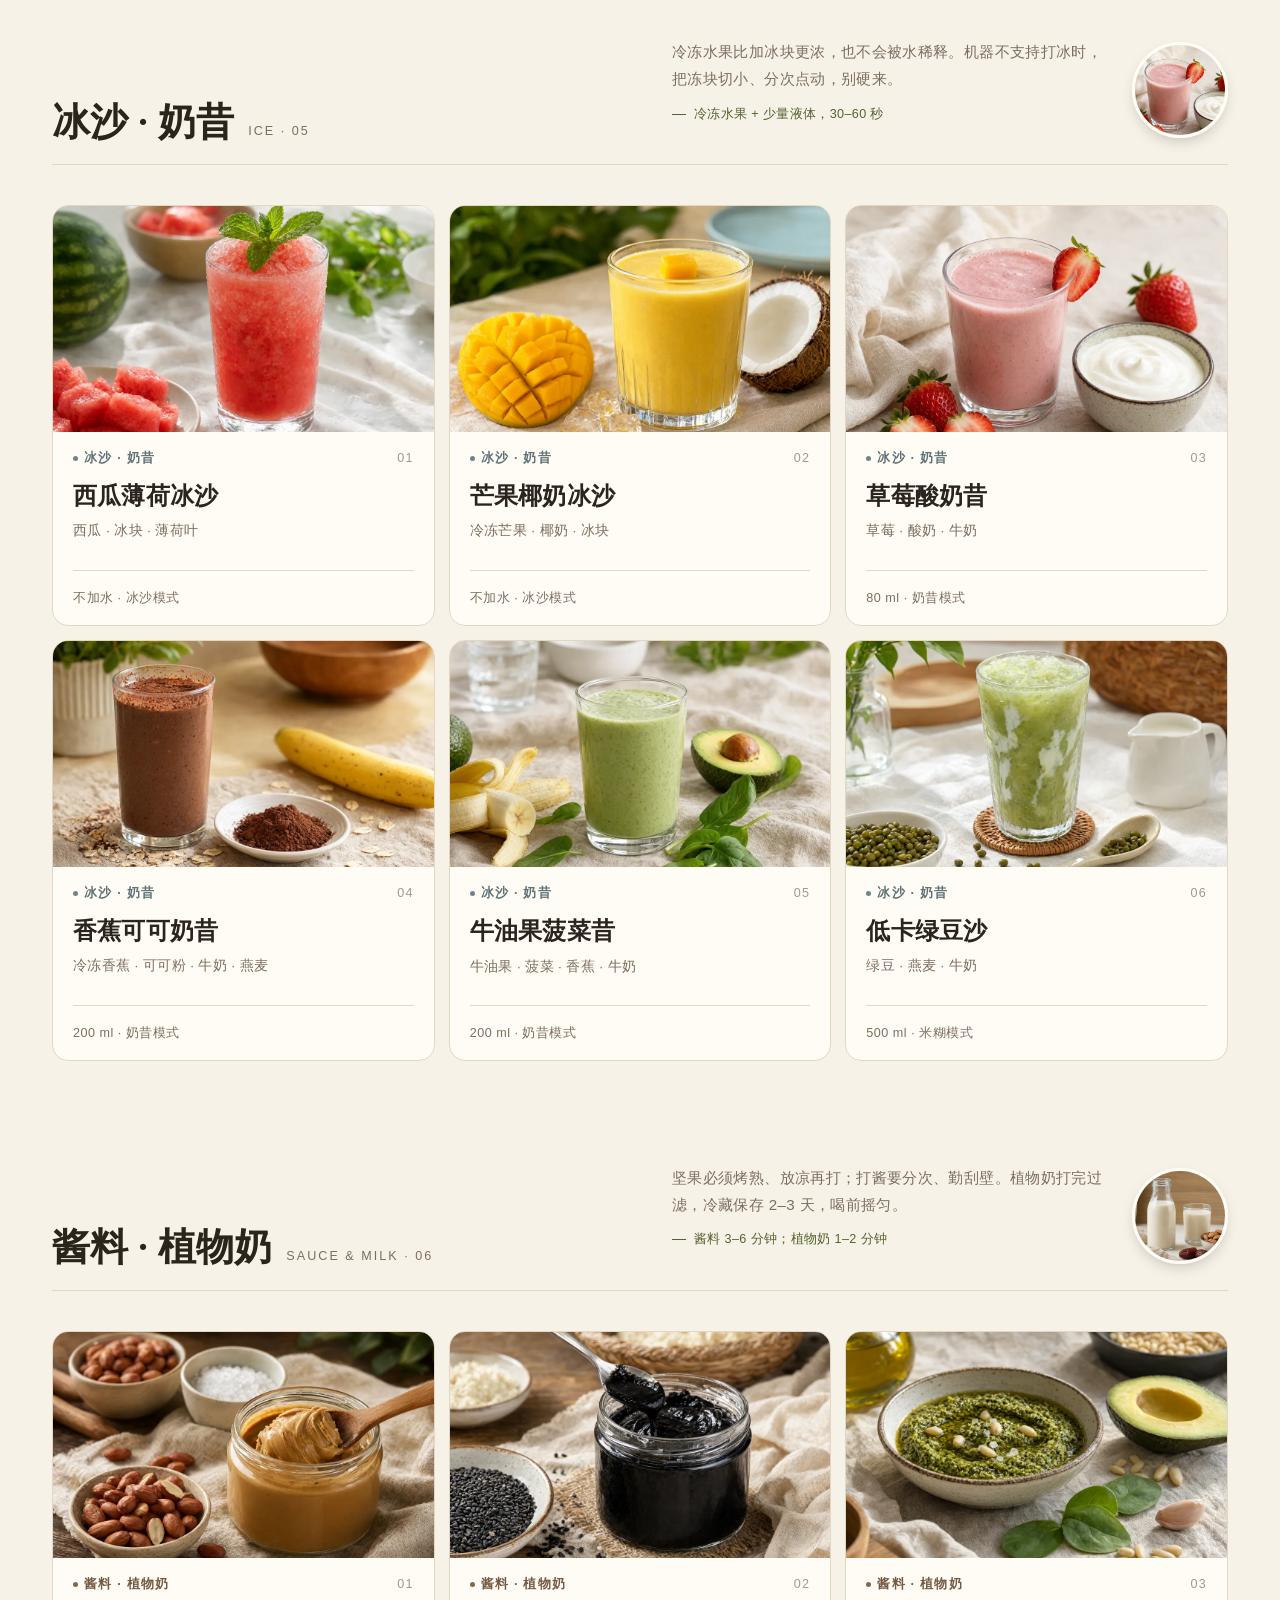
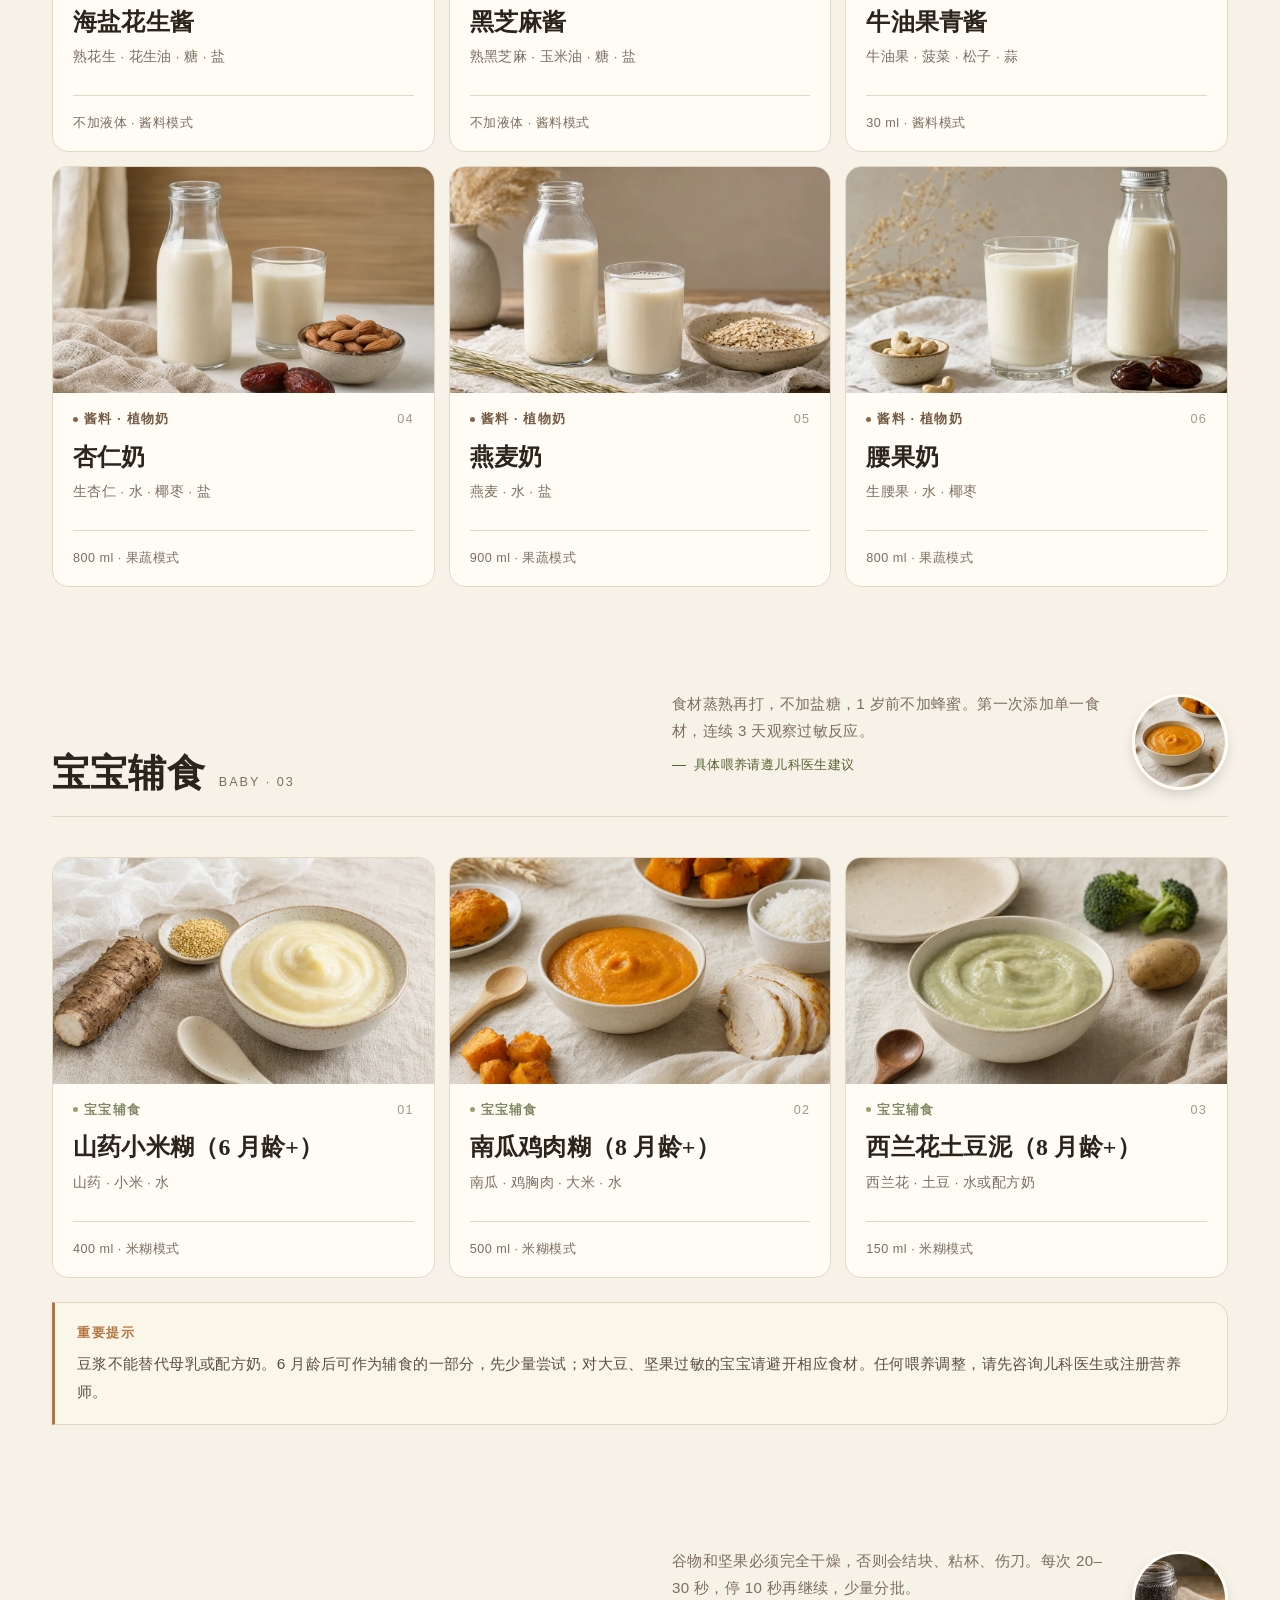
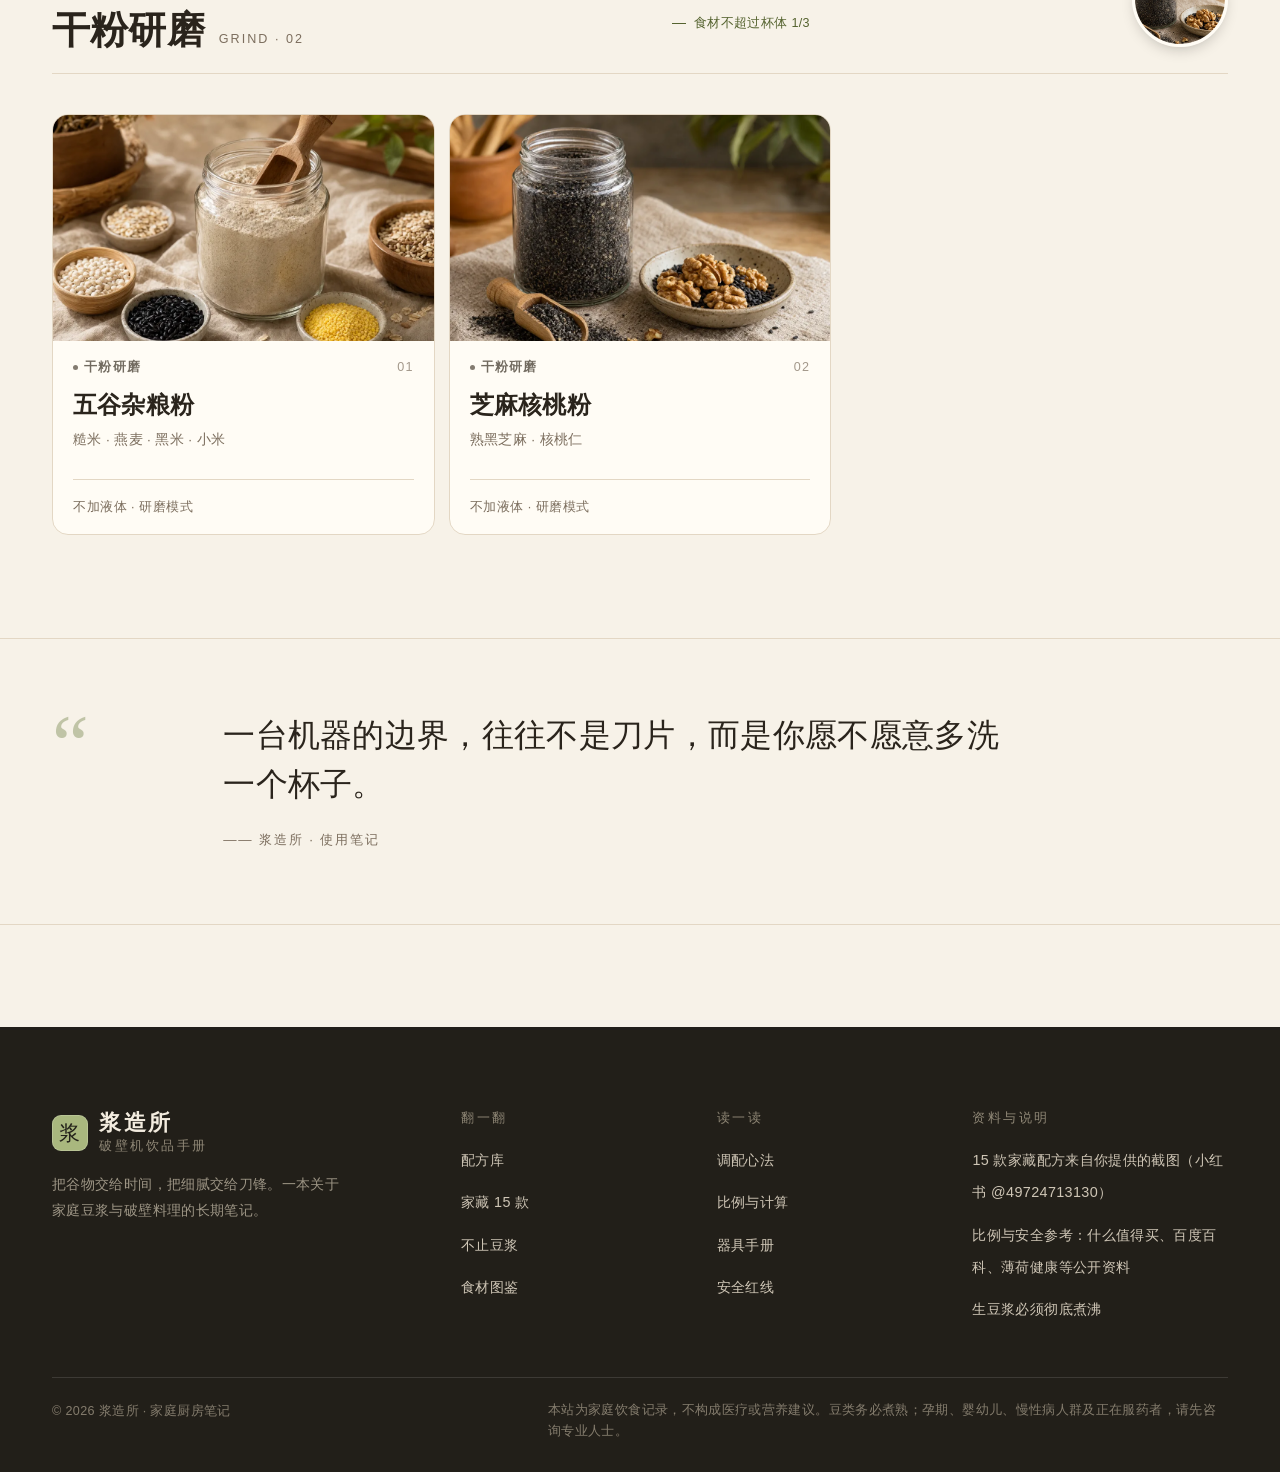
==== commit 8a2f7729: "feat: 配方评分与评论（1–5 星、平均分、评论发布/列表、按评分/评论数排序） - 新增 assets/community.js：云端评分评论模块，卡片展示平均分与评论数，   详情弹窗内打分、" ====
--- a/beyond.html
+++ b/beyond.html
@@ -1,261 +1,244 @@
-<!DOCTYPE html>
-<html lang="zh-CN">
-<head>
-  <script>document.documentElement.classList.add('js')</script>
-
-  <meta charset="UTF-8">
-  <meta name="viewport" content="width=device-width, initial-scale=1">
-  <title>不止豆浆 · 浆造所</title>
-  <meta name="description" content="破壁机还能做什么：玉米汁、果蔬汁、米糊糊羹、浓汤、冰沙奶昔、酱料植物奶、宝宝辅食与干粉研磨，共 38 款非豆浆配方。">
-  <link rel="icon" href="data:image/svg+xml,%3Csvg xmlns='http://www.w3.org/2000/svg' viewBox='0 0 64 64'%3E%3Crect width='64' height='64' rx='14' fill='%236e7f45'/%3E%3Cellipse cx='32' cy='31' rx='13' ry='16' fill='%23fffdf6'/%3E%3Cpath d='M32 19c-5 6-5 18 0 24' stroke='%236e7f45' stroke-width='2' fill='none'/%3E%3C/svg%3E">
-  <link rel="stylesheet" href="assets/style.css">
-  <link rel="canonical" href="https://sxs159733.github.io/jiangzaosuo/beyond.html">
-  <meta name="author" content="浆造所">
-  <meta name="robots" content="index, follow, max-image-preview:large">
-  <meta property="og:type" content="website">
-  <meta property="og:site_name" content="浆造所">
-  <meta property="og:locale" content="zh_CN">
-  <meta property="og:title" content="不止豆浆 · 浆造所">
-  <meta property="og:description" content="破壁机还能做什么：玉米汁、果蔬汁、米糊糊羹、浓汤、冰沙奶昔、酱料植物奶、宝宝辅食与干粉研磨，共 38 款非豆浆配方。">
-  <meta property="og:url" content="https://sxs159733.github.io/jiangzaosuo/beyond.html">
-  <meta property="og:image" content="https://sxs159733.github.io/jiangzaosuo/assets/img/recipes-lineup.webp">
-  <meta property="og:image:alt" content="六杯不同颜色的破壁机饮品：豆浆、黑芝麻、玉米汁、西瓜汁、果蔬昔与紫薯饮">
-  <meta property="og:image:width" content="1400">
-  <meta property="og:image:height" content="745">
-  <meta name="twitter:card" content="summary_large_image">
-  <meta name="twitter:title" content="不止豆浆 · 浆造所">
-  <meta name="twitter:description" content="破壁机还能做什么：玉米汁、果蔬汁、米糊糊羹、浓汤、冰沙奶昔、酱料植物奶、宝宝辅食与干粉研磨，共 38 款非豆浆配方。">
-  <meta name="twitter:image" content="https://sxs159733.github.io/jiangzaosuo/assets/img/recipes-lineup.webp">
-</head>
-<body class="page-beyond">
-  <a class="skip" href="#main">跳到正文</a>
-
-  <header class="site-head">
-    <div class="wrap head-inner">
-      <a class="brand" href="index.html" aria-label="浆造所首页">
-        <span class="brand-seal" aria-hidden="true">浆</span>
-        <span class="brand-text"><b>浆造所</b><small>破壁机饮品手册</small></span>
-      </a>
-      <nav class="nav" aria-label="主导航">
-        <a href="index.html">首页</a>
-        <a href="recipes.html">配方库</a>
-        <a href="science.html">调配心法</a>
-        <a href="machine.html">器具手册</a>
-        <a href="beyond.html" class="is-active">不止豆浆</a>
-        <a href="pantry.html">食材图鉴</a>
-      </nav>
-      <button class="btn-random" type="button" data-random>
-        <svg viewBox="0 0 24 24" fill="none" stroke="currentColor" stroke-width="1.6" aria-hidden="true"><path d="M4 7h3l3 10h3M4 17h3l2-6M14 7h6m0 0-3-3m3 3-3 3M14 17h6m0 0-3-3m3 3-3 3"/></svg>
-        随机一杯
-      </button>
-    </div>
-  </header>
-
-  <main id="main">
-    <section class="page-hero wrap">
-      <div>
-        <p class="eyebrow">Beyond Soy Milk</p>
-        <h1>豆浆之外，<br>还有一整个厨房。</h1>
-        <p class="lede">一台加热型破壁机，至少能做八类东西：玉米汁、果蔬汁、米糊、浓汤、冰沙奶昔、酱料、植物奶、宝宝辅食。先分清冷打和热打，剩下的只是配方。</p>
-      </div>
-      <div class="aside-note">
-        <b>先说最重要的一条</b>
-        热打靠加热和破壁，冷打只破壁不加热。模式选错，不是口感差一点，而是可能把该冷藏的东西煮熟了。
-      </div>
-    </section>
-
-    <div class="wrap">
-      <div class="beyond-hero-img">
-        <img src="assets/img/corn-watermelon.webp" alt="一杯奶香玉米汁和一杯西瓜汁" width="1400" height="870">
-      </div>
-
-      <div class="pantry-toolbar" style="padding-top:26px">
-        <a class="chip" href="#corn">玉米汁</a>
-        <a class="chip" href="#juice">果蔬汁</a>
-        <a class="chip" href="#porridge">米糊 · 糊羹</a>
-        <a class="chip" href="#soup">浓汤</a>
-        <a class="chip" href="#ice">冰沙 · 奶昔</a>
-        <a class="chip" href="#sauce">酱料 · 植物奶</a>
-        <a class="chip" href="#baby">宝宝辅食</a>
-        <a class="chip" href="#grind">干粉研磨</a>
-      </div>
-    </div>
-
-    <section class="wrap" style="padding-top:24px">
-      <div class="rule-grid">
-        <div class="rule">
-          <span class="rn">热</span>
-          <div><b>热打：会加热，必须等程序结束</b><p>豆浆、米糊、玉米汁、浓汤、宝宝辅食。水量不超过热饮上限；糖、牛奶、椰浆最后加。</p></div>
-        </div>
-        <div class="rule">
-          <span class="rn">冷</span>
-          <div><b>冷打：不加热，几十秒到两分钟</b><p>果蔬汁、冰沙、奶昔、植物奶、酱料。先放液体再放固体；不要连续打超过 2 分钟。</p></div>
-        </div>
-      </div>
-    </section>
-
-    <section class="beyond-section wrap" id="corn">
-      <div class="beyond-head">
-        <div class="t"><h2>玉米汁</h2><span class="n">CORN · 05</span></div>
-        <div>
-          <img class="bh-thumb" src="assets/img/r-corn-pumpkin.webp" alt="金黄南瓜玉米汁" width="1024" height="636" loading="lazy">
-          <p>甜玉米加一把米，煮打一体就是饭店那扎。牛奶最后加，奶香更鲜；没有牛奶，清甜版也好喝。</p>
-          <span class="beyond-note">玉米 : 米 ≈ 10 : 3，水 700–750 ml</span>
-        </div>
-      </div>
-      <div class="recipe-grid" data-beyond="corn"></div>
-    </section>
-
-    <section class="beyond-section wrap" id="juice">
-      <div class="beyond-head">
-        <div class="t"><h2>果蔬汁</h2><span class="n">JUICE · 06</span></div>
-        <div>
-          <img class="bh-thumb" src="assets/img/r-cucumber-pear.webp" alt="黄瓜雪梨汁" width="1024" height="636" loading="lazy">
-          <p>水分足的水果几乎不用加水。打 40–60 秒就够，久了会起泡、分层。西瓜、黄瓜、雪梨这类，冷藏后打更甜。</p>
-          <span class="beyond-note">不加热，现打现喝</span>
-        </div>
-      </div>
-      <div class="recipe-grid" data-beyond="juice"></div>
-    </section>
-
-    <section class="beyond-section wrap" id="porridge">
-      <div class="beyond-head">
-        <div class="t"><h2>米糊 · 糊羹</h2><span class="n">PORRIDGE · 07</span></div>
-        <div>
-          <img class="bh-thumb" src="assets/img/r-black-sesame-paste.webp" alt="香浓黑芝麻糊" width="1024" height="636" loading="lazy">
-          <p>比豆浆更稠、更细，适合早餐和胃口不好的时候。糯米、山药、银耳是稠度来源，水别低于配方下限，否则容易糊底。</p>
-          <span class="beyond-note">干料 : 水 ≈ 1 : 8–1 : 10</span>
-        </div>
-      </div>
-      <div class="recipe-grid" data-beyond="porridge"></div>
-    </section>
-
-    <section class="beyond-section wrap" id="soup">
-      <div class="beyond-head">
-        <div class="t"><h2>浓汤</h2><span class="n">SOUP · 04</span></div>
-        <div>
-          <img class="bh-thumb" src="assets/img/r-tomato-soup.webp" alt="番茄浓汤" width="1024" height="636" loading="lazy">
-          <p>洋葱、蘑菇先用少许油炒香，再入杯打。土豆负责稠度，牛奶或淡奶油最后加。配一片面包，就是一顿。</p>
-          <span class="beyond-note">西式浓汤，盐最后调</span>
-        </div>
-      </div>
-      <div class="recipe-grid" data-beyond="soup"></div>
-      <div class="callout green" style="margin-top:24px">
-        <b>浓汤的一个通用公式</b>
-        <p>300 g 主料（南瓜/蘑菇/番茄）+ 50 g 洋葱 + 60 g 土豆 + 500–600 ml 水，浓汤模式。结束后加 100–150 ml 牛奶或 60 ml 淡奶油，盐和黑胡椒最后调。</p>
-      </div>
-    </section>
-
-    <section class="beyond-section wrap" id="ice">
-      <div class="beyond-head">
-        <div class="t"><h2>冰沙 · 奶昔</h2><span class="n">ICE · 05</span></div>
-        <div>
-          <img class="bh-thumb" src="assets/img/r-strawberry-yogurt.webp" alt="草莓酸奶昔" width="1024" height="636" loading="lazy">
-          <p>冷冻水果比加冰块更浓，也不会被水稀释。机器不支持打冰时，把冻块切小、分次点动，别硬来。</p>
-          <span class="beyond-note">冷冻水果 + 少量液体，30–60 秒</span>
-        </div>
-      </div>
-      <div class="recipe-grid" data-beyond="ice"></div>
-    </section>
-
-    <section class="beyond-section wrap" id="sauce">
-      <div class="beyond-head">
-        <div class="t"><h2>酱料 · 植物奶</h2><span class="n">SAUCE &amp; MILK · 06</span></div>
-        <div>
-          <img class="bh-thumb" src="assets/img/r-almond-milk.webp" alt="自制杏仁奶" width="1024" height="636" loading="lazy">
-          <p>坚果必须烤熟、放凉再打；打酱要分次、勤刮壁。植物奶打完过滤，冷藏保存 2–3 天，喝前摇匀。</p>
-          <span class="beyond-note">酱料 3–6 分钟；植物奶 1–2 分钟</span>
-        </div>
-      </div>
-      <div class="recipe-grid" data-beyond="sauce"></div>
-    </section>
-
-    <section class="beyond-section wrap" id="baby">
-      <div class="beyond-head">
-        <div class="t"><h2>宝宝辅食</h2><span class="n">BABY · 03</span></div>
-        <div>
-          <img class="bh-thumb" src="assets/img/r-baby-pumpkin-chicken.webp" alt="南瓜鸡肉糊" width="1024" height="636" loading="lazy">
-          <p>食材蒸熟再打，不加盐糖，1 岁前不加蜂蜜。第一次添加单一食材，连续 3 天观察过敏反应。</p>
-          <span class="beyond-note">具体喂养请遵儿科医生建议</span>
-        </div>
-      </div>
-      <div class="recipe-grid" data-beyond="baby"></div>
-      <div class="callout" style="margin-top:24px">
-        <b>重要提示</b>
-        <p>豆浆不能替代母乳或配方奶。6 月龄后可作为辅食的一部分，先少量尝试；对大豆、坚果过敏的宝宝请避开相应食材。任何喂养调整，请先咨询儿科医生或注册营养师。</p>
-      </div>
-    </section>
-
-    <section class="beyond-section wrap" id="grind">
-      <div class="beyond-head">
-        <div class="t"><h2>干粉研磨</h2><span class="n">GRIND · 02</span></div>
-        <div>
-          <img class="bh-thumb" src="assets/img/r-sesame-walnut-powder.webp" alt="芝麻核桃粉" width="1024" height="636" loading="lazy">
-          <p>谷物和坚果必须完全干燥，否则会结块、粘杯、伤刀。每次 20–30 秒，停 10 秒再继续，少量分批。</p>
-          <span class="beyond-note">食材不超过杯体 1/3</span>
-        </div>
-      </div>
-      <div class="recipe-grid" data-beyond="grind"></div>
-    </section>
-
-    <section class="quote-band">
-      <div class="wrap quote-inner">
-        <span class="mark" aria-hidden="true">“</span>
-        <div>
-          <blockquote>一台机器的边界，往往不是刀片，而是你愿不愿意多洗一个杯子。</blockquote>
-          <cite>—— 浆造所 · 使用笔记</cite>
-        </div>
-      </div>
-    </section>
-  </main>
-
-  <footer class="site-foot">
-    <div class="wrap">
-      <div class="foot-grid">
-        <div class="foot-brand">
-          <a class="brand" href="index.html">
-            <span class="brand-seal" aria-hidden="true">浆</span>
-            <span class="brand-text"><b>浆造所</b><small>破壁机饮品手册</small></span>
-          </a>
-          <p>把谷物交给时间，把细腻交给刀锋。一本关于家庭豆浆与破壁料理的长期笔记。</p>
-        </div>
-        <div class="foot-col">
-          <h4>翻一翻</h4>
-          <ul>
-            <li><a href="recipes.html">配方库</a></li>
-            <li><a href="recipes.html?home=1">家藏 15 款</a></li>
-            <li><a href="beyond.html">不止豆浆</a></li>
-            <li><a href="pantry.html">食材图鉴</a></li>
-          </ul>
-        </div>
-        <div class="foot-col">
-          <h4>读一读</h4>
-          <ul>
-            <li><a href="science.html">调配心法</a></li>
-            <li><a href="science.html#ratio">比例与计算</a></li>
-            <li><a href="machine.html">器具手册</a></li>
-            <li><a href="machine.html#safety">安全红线</a></li>
-          </ul>
-        </div>
-        <div class="foot-col">
-          <h4>资料与说明</h4>
-          <ul>
-            <li><span>15 款家藏配方来自你提供的截图（小红书 @49724713130）</span></li>
-            <li><span>比例与安全参考：什么值得买、百度百科、薄荷健康等公开资料</span></li>
-            <li><a href="machine.html#safety">生豆浆必须彻底煮沸</a></li>
-          </ul>
-        </div>
-      </div>
-      <div class="foot-bottom">
-        <span>© 2026 浆造所 · 家庭厨房笔记</span>
-        <span class="disc">本站为家庭饮食记录，不构成医疗或营养建议。豆类务必煮熟；孕期、婴幼儿、慢性病人群及正在服药者，请先咨询专业人士。</span>
-      </div>
-      <p class="foot-update">最后更新：2026-11-08 · <a href="https://github.com/sxs159733/jiangzaosuo/issues" rel="noopener">内容反馈与勘误</a></p>
-    </div>
-  </footer>
-
-  <dialog id="recipeDialog" class="recipe-dialog" aria-label="配方详情"></dialog>
-  <script src="assets/data.js"></script>
+<!DOCTYPE html>
+<html lang="zh-CN">
+<head>
+  <script>document.documentElement.classList.add('js')</script>
+
+  <meta charset="UTF-8">
+  <meta name="viewport" content="width=device-width, initial-scale=1">
+  <title>不止豆浆 · 浆造所</title>
+  <meta name="description" content="破壁机还能做什么：玉米汁、果蔬汁、米糊糊羹、浓汤、冰沙奶昔、酱料植物奶、宝宝辅食与干粉研磨，共 38 款非豆浆配方。">
+  <link rel="icon" href="data:image/svg+xml,%3Csvg xmlns='http://www.w3.org/2000/svg' viewBox='0 0 64 64'%3E%3Crect width='64' height='64' rx='14' fill='%236e7f45'/%3E%3Cellipse cx='32' cy='31' rx='13' ry='16' fill='%23fffdf6'/%3E%3Cpath d='M32 19c-5 6-5 18 0 24' stroke='%236e7f45' stroke-width='2' fill='none'/%3E%3C/svg%3E">
+  <link rel="stylesheet" href="assets/style.css">
+</head>
+<body class="page-beyond">
+  <a class="skip" href="#main">跳到正文</a>
+
+  <header class="site-head">
+    <div class="wrap head-inner">
+      <a class="brand" href="index.html" aria-label="浆造所首页">
+        <span class="brand-seal" aria-hidden="true">浆</span>
+        <span class="brand-text"><b>浆造所</b><small>破壁机饮品手册</small></span>
+      </a>
+      <nav class="nav" aria-label="主导航">
+        <a href="index.html">首页</a>
+        <a href="recipes.html">配方库</a>
+        <a href="science.html">调配心法</a>
+        <a href="machine.html">器具手册</a>
+        <a href="beyond.html" class="is-active">不止豆浆</a>
+        <a href="pantry.html">食材图鉴</a>
+      </nav>
+      <button class="btn-random" type="button" data-random>
+        <svg viewBox="0 0 24 24" fill="none" stroke="currentColor" stroke-width="1.6" aria-hidden="true"><path d="M4 7h3l3 10h3M4 17h3l2-6M14 7h6m0 0-3-3m3 3-3 3M14 17h6m0 0-3-3m3 3-3 3"/></svg>
+        随机一杯
+      </button>
+    </div>
+  </header>
+
+  <main id="main">
+    <section class="page-hero wrap">
+      <div>
+        <p class="eyebrow">Beyond Soy Milk</p>
+        <h1>豆浆之外，<br>还有一整个厨房。</h1>
+        <p class="lede">一台加热型破壁机，至少能做八类东西：玉米汁、果蔬汁、米糊、浓汤、冰沙奶昔、酱料、植物奶、宝宝辅食。先分清冷打和热打，剩下的只是配方。</p>
+      </div>
+      <div class="aside-note">
+        <b>先说最重要的一条</b>
+        热打靠加热和破壁，冷打只破壁不加热。模式选错，不是口感差一点，而是可能把该冷藏的东西煮熟了。
+      </div>
+    </section>
+
+    <div class="wrap">
+      <div class="beyond-hero-img">
+        <img src="assets/img/corn-watermelon.webp" alt="一杯奶香玉米汁和一杯西瓜汁" width="1400" height="870">
+      </div>
+
+      <div class="pantry-toolbar" style="padding-top:26px">
+        <a class="chip" href="#corn">玉米汁</a>
+        <a class="chip" href="#juice">果蔬汁</a>
+        <a class="chip" href="#porridge">米糊 · 糊羹</a>
+        <a class="chip" href="#soup">浓汤</a>
+        <a class="chip" href="#ice">冰沙 · 奶昔</a>
+        <a class="chip" href="#sauce">酱料 · 植物奶</a>
+        <a class="chip" href="#baby">宝宝辅食</a>
+        <a class="chip" href="#grind">干粉研磨</a>
+      </div>
+    </div>
+
+    <section class="wrap" style="padding-top:24px">
+      <div class="rule-grid">
+        <div class="rule">
+          <span class="rn">热</span>
+          <div><b>热打：会加热，必须等程序结束</b><p>豆浆、米糊、玉米汁、浓汤、宝宝辅食。水量不超过热饮上限；糖、牛奶、椰浆最后加。</p></div>
+        </div>
+        <div class="rule">
+          <span class="rn">冷</span>
+          <div><b>冷打：不加热，几十秒到两分钟</b><p>果蔬汁、冰沙、奶昔、植物奶、酱料。先放液体再放固体；不要连续打超过 2 分钟。</p></div>
+        </div>
+      </div>
+    </section>
+
+    <section class="beyond-section wrap" id="corn">
+      <div class="beyond-head">
+        <div class="t"><h2>玉米汁</h2><span class="n">CORN · 05</span></div>
+        <div>
+          <img class="bh-thumb" src="assets/img/r-corn-pumpkin.webp" alt="金黄南瓜玉米汁" width="1024" height="636" loading="lazy">
+          <p>甜玉米加一把米，煮打一体就是饭店那扎。牛奶最后加，奶香更鲜；没有牛奶，清甜版也好喝。</p>
+          <span class="beyond-note">玉米 : 米 ≈ 10 : 3，水 700–750 ml</span>
+        </div>
+      </div>
+      <div class="recipe-grid" data-beyond="corn"></div>
+    </section>
+
+    <section class="beyond-section wrap" id="juice">
+      <div class="beyond-head">
+        <div class="t"><h2>果蔬汁</h2><span class="n">JUICE · 06</span></div>
+        <div>
+          <img class="bh-thumb" src="assets/img/r-cucumber-pear.webp" alt="黄瓜雪梨汁" width="1024" height="636" loading="lazy">
+          <p>水分足的水果几乎不用加水。打 40–60 秒就够，久了会起泡、分层。西瓜、黄瓜、雪梨这类，冷藏后打更甜。</p>
+          <span class="beyond-note">不加热，现打现喝</span>
+        </div>
+      </div>
+      <div class="recipe-grid" data-beyond="juice"></div>
+    </section>
+
+    <section class="beyond-section wrap" id="porridge">
+      <div class="beyond-head">
+        <div class="t"><h2>米糊 · 糊羹</h2><span class="n">PORRIDGE · 07</span></div>
+        <div>
+          <img class="bh-thumb" src="assets/img/r-black-sesame-paste.webp" alt="香浓黑芝麻糊" width="1024" height="636" loading="lazy">
+          <p>比豆浆更稠、更细，适合早餐和胃口不好的时候。糯米、山药、银耳是稠度来源，水别低于配方下限，否则容易糊底。</p>
+          <span class="beyond-note">干料 : 水 ≈ 1 : 8–1 : 10</span>
+        </div>
+      </div>
+      <div class="recipe-grid" data-beyond="porridge"></div>
+    </section>
+
+    <section class="beyond-section wrap" id="soup">
+      <div class="beyond-head">
+        <div class="t"><h2>浓汤</h2><span class="n">SOUP · 04</span></div>
+        <div>
+          <img class="bh-thumb" src="assets/img/r-tomato-soup.webp" alt="番茄浓汤" width="1024" height="636" loading="lazy">
+          <p>洋葱、蘑菇先用少许油炒香，再入杯打。土豆负责稠度，牛奶或淡奶油最后加。配一片面包，就是一顿。</p>
+          <span class="beyond-note">西式浓汤，盐最后调</span>
+        </div>
+      </div>
+      <div class="recipe-grid" data-beyond="soup"></div>
+      <div class="callout green" style="margin-top:24px">
+        <b>浓汤的一个通用公式</b>
+        <p>300 g 主料（南瓜/蘑菇/番茄）+ 50 g 洋葱 + 60 g 土豆 + 500–600 ml 水，浓汤模式。结束后加 100–150 ml 牛奶或 60 ml 淡奶油，盐和黑胡椒最后调。</p>
+      </div>
+    </section>
+
+    <section class="beyond-section wrap" id="ice">
+      <div class="beyond-head">
+        <div class="t"><h2>冰沙 · 奶昔</h2><span class="n">ICE · 05</span></div>
+        <div>
+          <img class="bh-thumb" src="assets/img/r-strawberry-yogurt.webp" alt="草莓酸奶昔" width="1024" height="636" loading="lazy">
+          <p>冷冻水果比加冰块更浓，也不会被水稀释。机器不支持打冰时，把冻块切小、分次点动，别硬来。</p>
+          <span class="beyond-note">冷冻水果 + 少量液体，30–60 秒</span>
+        </div>
+      </div>
+      <div class="recipe-grid" data-beyond="ice"></div>
+    </section>
+
+    <section class="beyond-section wrap" id="sauce">
+      <div class="beyond-head">
+        <div class="t"><h2>酱料 · 植物奶</h2><span class="n">SAUCE &amp; MILK · 06</span></div>
+        <div>
+          <img class="bh-thumb" src="assets/img/r-almond-milk.webp" alt="自制杏仁奶" width="1024" height="636" loading="lazy">
+          <p>坚果必须烤熟、放凉再打；打酱要分次、勤刮壁。植物奶打完过滤，冷藏保存 2–3 天，喝前摇匀。</p>
+          <span class="beyond-note">酱料 3–6 分钟；植物奶 1–2 分钟</span>
+        </div>
+      </div>
+      <div class="recipe-grid" data-beyond="sauce"></div>
+    </section>
+
+    <section class="beyond-section wrap" id="baby">
+      <div class="beyond-head">
+        <div class="t"><h2>宝宝辅食</h2><span class="n">BABY · 03</span></div>
+        <div>
+          <img class="bh-thumb" src="assets/img/r-baby-pumpkin-chicken.webp" alt="南瓜鸡肉糊" width="1024" height="636" loading="lazy">
+          <p>食材蒸熟再打，不加盐糖，1 岁前不加蜂蜜。第一次添加单一食材，连续 3 天观察过敏反应。</p>
+          <span class="beyond-note">具体喂养请遵儿科医生建议</span>
+        </div>
+      </div>
+      <div class="recipe-grid" data-beyond="baby"></div>
+      <div class="callout" style="margin-top:24px">
+        <b>重要提示</b>
+        <p>豆浆不能替代母乳或配方奶。6 月龄后可作为辅食的一部分，先少量尝试；对大豆、坚果过敏的宝宝请避开相应食材。任何喂养调整，请先咨询儿科医生或注册营养师。</p>
+      </div>
+    </section>
+
+    <section class="beyond-section wrap" id="grind">
+      <div class="beyond-head">
+        <div class="t"><h2>干粉研磨</h2><span class="n">GRIND · 02</span></div>
+        <div>
+          <img class="bh-thumb" src="assets/img/r-sesame-walnut-powder.webp" alt="芝麻核桃粉" width="1024" height="636" loading="lazy">
+          <p>谷物和坚果必须完全干燥，否则会结块、粘杯、伤刀。每次 20–30 秒，停 10 秒再继续，少量分批。</p>
+          <span class="beyond-note">食材不超过杯体 1/3</span>
+        </div>
+      </div>
+      <div class="recipe-grid" data-beyond="grind"></div>
+    </section>
+
+    <section class="quote-band">
+      <div class="wrap quote-inner">
+        <span class="mark" aria-hidden="true">“</span>
+        <div>
+          <blockquote>一台机器的边界，往往不是刀片，而是你愿不愿意多洗一个杯子。</blockquote>
+          <cite>—— 浆造所 · 使用笔记</cite>
+        </div>
+      </div>
+    </section>
+  </main>
+
+  <footer class="site-foot">
+    <div class="wrap">
+      <div class="foot-grid">
+        <div class="foot-brand">
+          <a class="brand" href="index.html">
+            <span class="brand-seal" aria-hidden="true">浆</span>
+            <span class="brand-text"><b>浆造所</b><small>破壁机饮品手册</small></span>
+          </a>
+          <p>把谷物交给时间，把细腻交给刀锋。一本关于家庭豆浆与破壁料理的长期笔记。</p>
+        </div>
+        <div class="foot-col">
+          <h4>翻一翻</h4>
+          <ul>
+            <li><a href="recipes.html">配方库</a></li>
+            <li><a href="recipes.html?home=1">家藏 15 款</a></li>
+            <li><a href="beyond.html">不止豆浆</a></li>
+            <li><a href="pantry.html">食材图鉴</a></li>
+          </ul>
+        </div>
+        <div class="foot-col">
+          <h4>读一读</h4>
+          <ul>
+            <li><a href="science.html">调配心法</a></li>
+            <li><a href="science.html#ratio">比例与计算</a></li>
+            <li><a href="machine.html">器具手册</a></li>
+            <li><a href="machine.html#safety">安全红线</a></li>
+          </ul>
+        </div>
+        <div class="foot-col">
+          <h4>资料与说明</h4>
+          <ul>
+            <li><span>15 款家藏配方来自你提供的截图（小红书 @49724713130）</span></li>
+            <li><span>比例与安全参考：什么值得买、百度百科、薄荷健康等公开资料</span></li>
+            <li><a href="machine.html#safety">生豆浆必须彻底煮沸</a></li>
+          </ul>
+        </div>
+      </div>
+      <div class="foot-bottom">
+        <span>© 2026 浆造所 · 家庭厨房笔记</span>
+        <span class="disc">本站为家庭饮食记录，不构成医疗或营养建议。豆类务必煮熟；孕期、婴幼儿、慢性病人群及正在服药者，请先咨询专业人士。</span>
+      </div>
+    </div>
+  </footer>
+
+  <dialog id="recipeDialog" class="recipe-dialog" aria-label="配方详情"></dialog>
+  <script src="assets/data.js"></script>
   <script src="assets/app.js"></script>
-</body>
-</html>
+  <script src="assets/community.js"></script>
+</body>
+</html>
--- a/assets/style.css
+++ b/assets/style.css
@@ -1,2017 +1,2172 @@
-/* =========================================================
-   浆造所 · 破壁机饮品手册
-   Design tokens are consumed throughout (appearance / radius /
-   spacing / typography / motion) for the Sites design workbench.
-   ========================================================= */
-
-:root {
-  /* 全站字号基准：比浏览器默认 16px 略大，桌面约 18px、窄屏约 17px，
-     所有 rem 字号随之上浮，保持原有的层级比例 */
-  font-size: clamp(17px, 0.4vw + 16px, 18px);
-
-  --site-bg: #f7f2e8;
-  --site-fg: #2a241c;
-  --site-accent: #6e7f45;
-  --site-on-accent: #fffdf6;
-  --site-surface: #fffcf5;
-  --site-muted: #6a5d4e; /* 原 #7c6e5e 对底色仅 4.43:1，改为 5.72:1 达 WCAG AA */
-  /* 深色版块小字专用色：对 --dark / --dark-2 背景均达 AA */
-  --foot-note-ink: #9d9585;
-  --knob-ink: #a89f8e;
-  --site-border: #e3d7c4;
-  /* 西文交给系统 UI 字体，中文按平台挑选更清晰的无衬线黑体 */
-  --site-font: -apple-system, BlinkMacSystemFont, "Segoe UI", "Helvetica Neue", Arial, "PingFang SC", "HarmonyOS Sans SC", "Source Han Sans SC", "Noto Sans CJK SC", "Noto Sans SC", "Microsoft YaHei UI", "Microsoft YaHei", "Hiragino Sans GB", "WenQuanYi Micro Hei", sans-serif;
-  --site-radius: 16px;
-  --site-space: 1;
-  --site-type: 1; /* 设计工作台的字号旋钮，保持 1 为默认 */
-  --site-motion: 1;
-
-  /* 标题统一走宋体系，补齐各平台的思源宋体族名，避免回退成黑体 */
-  --serif: "Iowan Old Style", "Palatino Linotype", Palatino, Georgia, "Songti SC", "STSong", "Source Han Serif SC", "Source Han Serif CN", "Noto Serif CJK SC", "Noto Serif SC", "SimSun", serif;
-  --sans: var(--site-font);
-  --ink: var(--site-fg);
-  --ink-soft: #5b4f42;
-  --paper: var(--site-bg);
-  --card: var(--site-surface);
-  --line: var(--site-border);
-  --green: var(--site-accent);
-  --green-deep: #55632f;
-  --toast: #b4743f;
-  --dark: #221f19;
-  --dark-2: #2c2921;
-  --gutter: clamp(18px, 4.2vw, 52px);
-  --sp: calc(24px * var(--site-space, 1));
-  --section-y: calc(clamp(56px, 8vw, 112px) * var(--site-space, 1));
-  --ease: cubic-bezier(.22, .61, .36, 1);
-  --dur: calc(180ms * var(--site-motion, 1));
-  --shadow-sm: 0 1px 2px rgba(42, 36, 28, .05), 0 8px 24px -18px rgba(42, 36, 28, .35);
-  --shadow-md: 0 2px 4px rgba(42, 36, 28, .05), 0 22px 48px -28px rgba(42, 36, 28, .45);
-  --maxw: 1180px;
-}
-
-* { box-sizing: border-box; }
-
-html {
-  scroll-behavior: smooth;
-  -webkit-text-size-adjust: 100%;
-}
-
-body {
-  margin: 0;
-  background: var(--paper);
-  color: var(--ink);
-  font-family: var(--sans);
-  font-size: calc(1rem * var(--site-type, 1));
-  line-height: 1.8;
-  letter-spacing: .02em;
-  text-rendering: optimizeLegibility;
-  -webkit-font-smoothing: antialiased;
-  overflow-x: hidden;
-}
-
-body::before {
-  content: "";
-  position: fixed;
-  inset: 0;
-  z-index: 0;
-  pointer-events: none;
-  opacity: .035;
-  background-image: url("data:image/svg+xml,%3Csvg xmlns='http://www.w3.org/2000/svg' width='140' height='140'%3E%3Cfilter id='n'%3E%3CfeTurbulence type='fractalNoise' baseFrequency='.85' numOctaves='2' stitchTiles='stitch'/%3E%3C/filter%3E%3Crect width='100%25' height='100%25' filter='url(%23n)'/%3E%3C/svg%3E");
-}
-
-img { max-width: 100%; display: block; }
-a { color: inherit; text-decoration: none; }
-button { font: inherit; color: inherit; }
-::selection { background: rgba(110, 127, 69, .22); }
-
-h1, h2, h3, h4 {
-  font-family: var(--serif);
-  font-weight: 600;
-  line-height: 1.24;
-  letter-spacing: .005em;
-  margin: 0;
-  text-wrap: balance;
-}
-
-p { margin: 0; }
-ul, ol { margin: 0; padding: 0; }
-li { list-style: none; }
-
-.wrap {
-  width: min(var(--maxw), calc(100% - var(--gutter) * 2));
-  margin-inline: auto;
-  position: relative;
-  z-index: 1;
-}
-
-.skip {
-  position: absolute;
-  left: -9999px;
-  top: 0;
-  background: var(--ink);
-  color: var(--paper);
-  padding: 10px 16px;
-  z-index: 100;
-}
-.skip:focus { left: 12px; top: 12px; }
-
-/* 键盘焦点可见性：覆盖输入框与滑块的 outline:none，保证纯键盘操作可见 */
-:focus-visible {
-  outline: 3px solid var(--toast) !important;
-  outline-offset: 2px;
-}
-
-/* ---------- shared type ---------- */
-.eyebrow {
-  font-family: var(--sans);
-  font-size: .7rem;
-  font-weight: 600;
-  letter-spacing: .24em;
-  text-transform: uppercase;
-  color: var(--site-muted);
-  display: flex;
-  align-items: center;
-  gap: 10px;
-}
-.eyebrow::before {
-  content: "";
-  width: 26px;
-  height: 1px;
-  background: currentColor;
-  opacity: .55;
-}
-
-.section-head {
-  display: flex;
-  align-items: flex-end;
-  justify-content: space-between;
-  gap: var(--sp);
-  margin-bottom: calc(var(--sp) * 1.6);
-  padding-bottom: calc(var(--sp) * .8);
-  border-bottom: 1px solid var(--line);
-}
-.section-head h2 {
-  font-size: calc(clamp(1.8rem, 3.3vw, 2.7rem) * var(--site-type, 1));
-  margin-top: 12px;
-}
-.section-head .head-note {
-  max-width: 360px;
-  color: var(--site-muted);
-  font-size: .92rem;
-  line-height: 1.75;
-}
-.section-head .more {
-  font-size: .82rem;
-  letter-spacing: .08em;
-  white-space: nowrap;
-  border-bottom: 1px solid var(--ink);
-  padding-bottom: 3px;
-  transition: color var(--dur) var(--ease), border-color var(--dur) var(--ease);
-}
-.section-head .more:hover { color: var(--green); border-color: var(--green); }
-
-/* ---------- header ---------- */
-.site-head {
-  position: sticky;
-  top: 0;
-  z-index: 50;
-  background: color-mix(in srgb, var(--paper) 88%, transparent);
-  backdrop-filter: blur(14px) saturate(1.1);
-  border-bottom: 1px solid color-mix(in srgb, var(--line) 80%, transparent);
-}
-.head-inner {
-  display: flex;
-  align-items: center;
-  gap: calc(var(--sp) * 1.2);
-  min-height: 74px;
-}
-.brand {
-  display: flex;
-  align-items: center;
-  gap: 11px;
-  flex: none;
-}
-.brand-seal {
-  width: 36px;
-  height: 36px;
-  border-radius: 9px;
-  background: var(--green);
-  color: var(--site-on-accent);
-  display: grid;
-  place-items: center;
-  font-family: var(--serif);
-  font-size: 1.18rem;
-  line-height: 1;
-  padding-top: 2px;
-  box-shadow: inset 0 0 0 1px rgba(255, 255, 255, .18);
-}
-.brand-text { display: flex; flex-direction: column; line-height: 1.1; }
-.brand-text b {
-  font-family: var(--serif);
-  font-size: 1.22rem;
-  letter-spacing: .12em;
-  font-weight: 600;
-}
-.brand-text small {
-  font-size: .7rem;
-  letter-spacing: .2em;
-  color: var(--site-muted);
-  margin-top: 5px;
-}
-.nav {
-  display: flex;
-  align-items: center;
-  gap: clamp(12px, 1.8vw, 26px);
-  margin-left: auto;
-  overflow-x: auto;
-  scrollbar-width: none;
-  -webkit-overflow-scrolling: touch;
-}
-.nav::-webkit-scrollbar { display: none; }
-.nav a {
-  font-size: .84rem;
-  letter-spacing: .06em;
-  color: var(--ink-soft);
-  white-space: nowrap;
-  padding: 6px 0;
-  position: relative;
-  transition: color var(--dur) var(--ease);
-}
-.nav a::after {
-  content: "";
-  position: absolute;
-  left: 0; right: 100%;
-  bottom: 0;
-  height: 1px;
-  background: var(--green);
-  transition: right calc(var(--dur) * 1.6) var(--ease);
-}
-.nav a:hover { color: var(--ink); }
-.nav a:hover::after, .nav a.is-active::after { right: 0; }
-.nav a.is-active { color: var(--ink); font-weight: 600; }
-
-.btn-random {
-  flex: none;
-  display: inline-flex;
-  align-items: center;
-  gap: 7px;
-  border: 1px solid var(--line);
-  background: var(--card);
-  color: var(--ink-soft);
-  border-radius: 999px;
-  padding: 8px 15px;
-  font-size: .78rem;
-  letter-spacing: .06em;
-  cursor: pointer;
-  transition: border-color var(--dur) var(--ease), color var(--dur) var(--ease), background var(--dur) var(--ease);
-}
-.btn-random:hover { border-color: var(--green); color: var(--green-deep); background: #fbf8ee; }
-.btn-random svg { width: 14px; height: 14px; }
-
-/* ---------- buttons ---------- */
-.btn {
-  display: inline-flex;
-  align-items: center;
-  justify-content: center;
-  gap: 9px;
-  min-height: 46px;
-  padding: 0 24px;
-  border-radius: 999px;
-  background: var(--ink);
-  color: var(--paper);
-  font-size: .88rem;
-  letter-spacing: .08em;
-  border: 1px solid var(--ink);
-  transition: transform var(--dur) var(--ease), background var(--dur) var(--ease), color var(--dur) var(--ease), border-color var(--dur) var(--ease);
-}
-.btn:hover { transform: translateY(-2px); background: var(--green-deep); border-color: var(--green-deep); }
-.btn.ghost {
-  background: transparent;
-  color: var(--ink);
-  border-color: var(--line);
-}
-.btn.ghost:hover { background: var(--card); border-color: var(--green); color: var(--green-deep); }
-.btn .arrow { transition: transform var(--dur) var(--ease); }
-.btn:hover .arrow { transform: translateX(3px); }
-
-/* ---------- hero ---------- */
-.hero {
-  display: grid;
-  grid-template-columns: 1.06fr .94fr;
-  gap: clamp(32px, 5vw, 72px);
-  align-items: center;
-  padding-top: clamp(40px, 6vw, 82px);
-  padding-bottom: calc(var(--section-y) * .72);
-}
-.hero-copy { padding-top: 8px; }
-.hero h1 {
-  /* 收敛上限：让「用成一间豆浆铺。」整行放得下，句号不再孤零零掉到下一行 */
-  font-size: calc(clamp(2.45rem, 5vw, 4.1rem) * var(--site-type, 1));
-  line-height: 1.12;
-  margin: 20px 0 24px;
-  letter-spacing: -.015em;
-}
-.hero h1 .hl {
-  position: relative;
-  display: inline-block;
-  color: var(--green-deep);
-}
-.hero h1 .hl::after {
-  content: "";
-  position: absolute;
-  left: 2%;
-  right: 0;
-  bottom: .02em;
-  height: .22em;
-  background: color-mix(in srgb, var(--green) 26%, transparent);
-  z-index: -1;
-  border-radius: 2px;
-}
-.hero .lede {
-  max-width: 480px;
-  color: var(--ink-soft);
-  font-size: 1.03rem;
-  line-height: 1.85;
-}
-.hero-actions {
-  display: flex;
-  flex-wrap: wrap;
-  gap: 12px;
-  margin-top: calc(var(--sp) * 1.4);
-}
-.hero-facts {
-  display: flex;
-  gap: clamp(22px, 3.4vw, 44px);
-  margin-top: calc(var(--sp) * 2);
-  padding-top: calc(var(--sp) * 1.2);
-  border-top: 1px solid var(--line);
-}
-.hero-facts li { display: flex; flex-direction: column; gap: 2px; }
-.hero-facts b {
-  font-family: var(--serif);
-  font-size: 1.42rem;
-  font-weight: 600;
-  letter-spacing: -.01em;
-}
-.hero-facts span { font-size: .72rem; color: var(--site-muted); letter-spacing: .08em; }
-
-.hero-visual { position: relative; }
-.hero-frame {
-  position: relative;
-  border-radius: 260px 260px var(--site-radius) var(--site-radius);
-  overflow: hidden;
-  aspect-ratio: 4 / 5.2;
-  background: #e6dccb;
-  box-shadow: var(--shadow-md);
-}
-.hero-frame img {
-  width: 100%; height: 100%;
-  object-fit: cover;
-  transition: transform calc(var(--dur) * 8) var(--ease);
-}
-.hero-frame:hover img { transform: scale(1.035); }
-.hero-frame::after {
-  content: "";
-  position: absolute;
-  inset: 0;
-  box-shadow: inset 0 0 0 1px rgba(255, 255, 255, .18);
-  border-radius: inherit;
-}
-.hero-stamp {
-  position: absolute;
-  top: 22px;
-  right: -14px;
-  width: 74px;
-  height: 74px;
-  border-radius: 50%;
-  background: var(--green);
-  color: var(--site-on-accent);
-  display: grid;
-  place-items: center;
-  text-align: center;
-  font-family: var(--serif);
-  font-size: .74rem;
-  line-height: 1.25;
-  letter-spacing: .08em;
-  transform: rotate(8deg);
-  box-shadow: var(--shadow-sm);
-}
-.hero-card {
-  position: absolute;
-  left: -18px;
-  bottom: 26px;
-  width: min(268px, 78%);
-  background: color-mix(in srgb, var(--card) 94%, transparent);
-  backdrop-filter: blur(12px);
-  border: 1px solid var(--line);
-  border-radius: var(--site-radius);
-  padding: 18px 20px;
-  box-shadow: var(--shadow-md);
-}
-.hero-card .tiny {
-  font-size: .7rem;
-  letter-spacing: .2em;
-  color: var(--site-muted);
-  text-transform: uppercase;
-}
-.hero-card h3 {
-  font-size: 1.16rem;
-  margin: 7px 0 8px;
-}
-.hero-card p {
-  font-size: .76rem;
-  color: var(--site-muted);
-  line-height: 1.65;
-}
-.hero-card .go {
-  display: inline-flex;
-  align-items: center;
-  gap: 6px;
-  margin-top: 12px;
-  font-size: .74rem;
-  letter-spacing: .08em;
-  color: var(--green-deep);
-  border-bottom: 1px solid currentColor;
-}
-.hero-card .daily-thumb {
-  position: absolute;
-  top: 16px;
-  right: 16px;
-  width: 52px;
-  height: 52px;
-  border-radius: 50%;
-  object-fit: cover;
-  border: 2px solid var(--card);
-  box-shadow: 0 4px 12px rgba(20, 17, 12, .22);
-}
-.hero-card h3, .hero-card p { padding-right: 56px; }
-
-.hero-side-note {
-  position: absolute;
-  right: -30px;
-  top: 46%;
-  writing-mode: vertical-rl;
-  font-size: .7rem;
-  letter-spacing: .34em;
-  color: var(--site-muted);
-  opacity: .8;
-}
-
-/* ---------- marquee ---------- */
-.marquee {
-  border-top: 1px solid var(--line);
-  border-bottom: 1px solid var(--line);
-  overflow: hidden;
-  padding: 13px 0;
-  background: color-mix(in srgb, var(--card) 55%, transparent);
-}
-.marquee-track {
-  display: flex;
-  width: max-content;
-  gap: 0;
-  animation: marquee 46s linear infinite;
-}
-.marquee:hover .marquee-track { animation-play-state: paused; }
-.marquee span {
-  display: inline-flex;
-  align-items: center;
-  gap: 18px;
-  padding: 0 18px;
-  font-family: var(--serif);
-  font-size: .84rem;
-  letter-spacing: .16em;
-  color: var(--ink-soft);
-  white-space: nowrap;
-}
-.marquee span::after {
-  content: "";
-  width: 4px; height: 4px;
-  border-radius: 50%;
-  background: var(--green);
-  opacity: .7;
-}
-@keyframes marquee { to { transform: translateX(-50%); } }
-
-/* ---------- category ---------- */
-.cat-section { padding-top: var(--section-y); }
-.cat-block + .cat-block { margin-top: calc(var(--sp) * 2.4); }
-.cat-label {
-  display: flex;
-  align-items: baseline;
-  gap: 12px;
-  margin-bottom: calc(var(--sp) * .9);
-}
-.cat-label h3 {
-  font-size: 1.18rem;
-  letter-spacing: .04em;
-}
-.cat-label span {
-  font-size: .72rem;
-  letter-spacing: .16em;
-  color: var(--site-muted);
-}
-.cat-grid {
-  display: grid;
-  grid-template-columns: repeat(6, 1fr);
-  gap: 12px;
-}
-.cat-grid.five { grid-template-columns: repeat(5, 1fr); }
-.cat-card {
-  position: relative;
-  display: flex;
-  flex-direction: column;
-  min-height: 178px;
-  padding: 18px 17px 16px;
-  border: 1px solid var(--line);
-  border-radius: var(--site-radius);
-  background: var(--card);
-  overflow: hidden;
-  transition: transform var(--dur) var(--ease), box-shadow var(--dur) var(--ease), border-color var(--dur) var(--ease);
-}
-.cat-card::before {
-  content: "";
-  position: absolute;
-  left: 0; top: 0; right: 0;
-  height: 3px;
-  background: var(--c, var(--green));
-  opacity: .8;
-  transform: scaleX(0);
-  transform-origin: left;
-  transition: transform calc(var(--dur) * 1.8) var(--ease);
-}
-.cat-card:hover {
-  transform: translateY(-4px);
-  box-shadow: var(--shadow-md);
-  border-color: color-mix(in srgb, var(--c, var(--green)) 38%, var(--line));
-}
-.cat-card:hover::before { transform: scaleX(1); }
-.cat-img {
-  margin: -18px -17px 0;
-  aspect-ratio: 16 / 8;
-  overflow: hidden;
-  background: #e6dccb;
-  flex: none;
-}
-.cat-img img {
-  width: 100%; height: 100%;
-  object-fit: cover;
-  display: block;
-  transition: transform calc(var(--dur) * 6) var(--ease);
-}
-.cat-card:hover .cat-img img { transform: scale(1.05); }
-.cat-card .idx {
-  display: block;
-  margin-top: 12px;
-  font-size: .7rem;
-  letter-spacing: .16em;
-  color: var(--site-muted);
-}
-.cat-card h3 {
-  font-size: 1.08rem;
-  margin: 8px 0 7px;
-  letter-spacing: .03em;
-}
-.cat-card p {
-  font-size: .72rem;
-  line-height: 1.6;
-  color: var(--site-muted);
-}
-.cat-card .count {
-  margin-top: auto;
-  padding-top: 18px;
-  font-family: var(--serif);
-  font-size: .82rem;
-  color: var(--c, var(--green-deep));
-  display: flex;
-  align-items: center;
-  justify-content: space-between;
-}
-.cat-card .count .arrow { opacity: 0; transform: translateX(-4px); transition: all var(--dur) var(--ease); }
-.cat-card:hover .count .arrow { opacity: 1; transform: none; }
-
-/* ---------- featured ---------- */
-.feature-section { padding-top: var(--section-y); }
-.feature-grid {
-  display: grid;
-  grid-template-columns: repeat(3, 1fr);
-  gap: calc(var(--sp) * .8);
-}
-.feature-card {
-  position: relative;
-  display: flex;
-  flex-direction: column;
-  padding: 0;
-  border: 1px solid var(--line);
-  border-radius: var(--site-radius);
-  background: var(--card);
-  min-height: 270px;
-  overflow: hidden;
-  cursor: pointer;
-  transition: transform var(--dur) var(--ease), box-shadow var(--dur) var(--ease);
-}
-.feature-card:hover { transform: translateY(-4px); box-shadow: var(--shadow-md); }
-.feature-img {
-  aspect-ratio: 16 / 8.5;
-  overflow: hidden;
-  background: #e6dccb;
-  flex: none;
-}
-.feature-img img {
-  width: 100%; height: 100%;
-  object-fit: cover;
-  display: block;
-  transition: transform calc(var(--dur) * 6) var(--ease);
-}
-.feature-card:hover .feature-img img { transform: scale(1.045); }
-.feature-body {
-  position: relative;
-  display: flex;
-  flex-direction: column;
-  flex: 1;
-  padding: 20px 24px 20px;
-}
-.feature-card .topline {
-  display: flex;
-  align-items: center;
-  justify-content: space-between;
-  font-size: .7rem;
-  letter-spacing: .18em;
-  color: var(--site-muted);
-  text-transform: uppercase;
-}
-.feature-card h3 {
-  font-size: 1.54rem;
-  margin: 14px 0 10px;
-}
-.feature-card .ings {
-  font-size: .8rem;
-  color: var(--site-muted);
-  line-height: 1.8;
-}
-.feature-card .meta {
-  margin-top: auto;
-  padding-top: 26px;
-  display: flex;
-  gap: 18px;
-  font-size: .72rem;
-  color: var(--ink-soft);
-  border-top: 1px solid var(--line);
-  margin-top: 26px;
-}
-.feature-card .meta b { font-weight: 500; color: var(--site-muted); margin-right: 4px; }
-.feature-card .big-char {
-  position: absolute;
-  right: -6px;
-  bottom: -30px;
-  font-family: var(--serif);
-  font-size: 8rem;
-  color: var(--c, var(--green));
-  opacity: .055;
-  line-height: 1;
-  pointer-events: none;
-}
-
-/* ---------- principles ---------- */
-.principles {
-  padding-top: var(--section-y);
-}
-.principles-band {
-  background: var(--dark);
-  color: #f3ecdf;
-  border-radius: calc(var(--site-radius) * 1.4);
-  padding: clamp(30px, 5vw, 64px);
-  position: relative;
-  overflow: hidden;
-}
-.principles-band::after {
-  content: "";
-  position: absolute;
-  width: 420px; height: 420px;
-  right: -160px; top: -160px;
-  border-radius: 50%;
-  background: radial-gradient(circle, rgba(160, 173, 116, .2), transparent 62%);
-}
-.principles-band .eyebrow { color: #b9b09e; }
-.principles-band h2 {
-  font-size: calc(clamp(1.8rem, 3.4vw, 2.9rem) * var(--site-type, 1));
-  max-width: 620px;
-  margin: 14px 0 12px;
-}
-.principles-band .intro {
-  color: #bdb4a3;
-  max-width: 540px;
-  font-size: .94rem;
-}
-.knobs {
-  display: grid;
-  grid-template-columns: repeat(4, 1fr);
-  gap: 1px;
-  background: rgba(255, 255, 255, .12);
-  border-radius: var(--site-radius);
-  overflow: hidden;
-  margin-top: calc(var(--sp) * 1.8);
-}
-.knob {
-  background: var(--dark-2);
-  padding: 26px 22px;
-  position: relative;
-}
-.knob .knob-no {
-  font-size: .7rem;
-  letter-spacing: .18em;
-  color: var(--knob-ink);
-}
-.knob h3 {
-  font-size: 1.24rem;
-  margin: 12px 0 4px;
-  color: #f6f0e4;
-}
-.knob .knob-en {
-  font-size: .7rem;
-  letter-spacing: .2em;
-  color: var(--knob-ink);
-  text-transform: uppercase;
-}
-.knob p {
-  font-size: .78rem;
-  color: #bdb4a3;
-  line-height: 1.75;
-  margin-top: 14px;
-}
-.knob .bars {
-  display: flex;
-  gap: 3px;
-  margin-top: 16px;
-}
-.knob .bars i {
-  height: 3px;
-  flex: 1;
-  background: rgba(255, 255, 255, .14);
-  border-radius: 2px;
-}
-.knob .bars i.on { background: #a9b77e; }
-.principles-link {
-  margin-top: calc(var(--sp) * 1.4);
-  display: inline-flex;
-  align-items: center;
-  gap: 9px;
-  font-size: .8rem;
-  letter-spacing: .08em;
-  color: #d7cfbe;
-  border-bottom: 1px solid rgba(255, 255, 255, .3);
-  padding-bottom: 4px;
-}
-.principles-link:hover { color: #fff; border-color: #fff; }
-
-/* ---------- machine band ---------- */
-.machine-band { padding-top: var(--section-y); }
-.machine-inner {
-  display: grid;
-  grid-template-columns: 1.02fr .98fr;
-  gap: clamp(28px, 5vw, 64px);
-  align-items: center;
-}
-.machine-img {
-  border-radius: var(--site-radius);
-  overflow: hidden;
-  aspect-ratio: 16 / 11;
-  background: #e9e0d1;
-}
-.machine-img img { width: 100%; height: 100%; object-fit: cover; }
-.machine-copy h2 { font-size: calc(clamp(1.8rem, 3.2vw, 2.6rem) * var(--site-type, 1)); margin: 14px 0 16px; }
-.machine-copy > p { color: var(--ink-soft); font-size: .94rem; max-width: 470px; }
-.mode-list {
-  display: grid;
-  grid-template-columns: 1fr 1fr;
-  gap: 0 calc(var(--sp) * .8);
-  margin-top: calc(var(--sp) * 1.2);
-}
-.mode-list li {
-  display: flex;
-  align-items: center;
-  justify-content: space-between;
-  gap: 10px;
-  padding: 10px 0;
-  border-bottom: 1px solid var(--line);
-  font-size: .84rem;
-}
-.mode-list li span:last-child { font-size: .7rem; color: var(--site-muted); letter-spacing: .06em; }
-.mode-list .dot { width: 5px; height: 5px; border-radius: 50%; background: var(--green); display: inline-block; margin-right: 8px; }
-
-/* ---------- beyond strip ---------- */
-.beyond-strip { padding-top: var(--section-y); }
-.beyond-grid {
-  display: grid;
-  grid-template-columns: 1.25fr .75fr .75fr;
-  grid-template-rows: 250px 250px;
-  gap: 12px;
-}
-.beyond-tile {
-  position: relative;
-  border-radius: var(--site-radius);
-  overflow: hidden;
-  background: #e6dccb;
-}
-.beyond-tile img { width: 100%; height: 100%; object-fit: cover; transition: transform calc(var(--dur) * 8) var(--ease); }
-.beyond-tile:hover img { transform: scale(1.04); }
-.beyond-tile.tall { grid-row: span 2; }
-.beyond-tile.wide { grid-column: span 2; }
-.beyond-tile .overlay {
-  position: absolute;
-  inset: 0;
-  background: linear-gradient(to top, rgba(20, 17, 13, .8) 0%, rgba(20, 17, 13, .46) 34%, rgba(20, 17, 13, .04) 64%);
-  display: flex;
-  flex-direction: column;
-  justify-content: flex-end;
-  padding: 24px;
-  color: #fff9ee;
-}
-.beyond-tile .overlay .k {
-  font-size: .7rem;
-  letter-spacing: .2em;
-  text-transform: uppercase;
-  color: rgba(255, 249, 238, .7);
-}
-.beyond-tile .overlay h3 { font-size: 1.5rem; margin: 7px 0 6px; }
-.beyond-tile .overlay p { font-size: .76rem; color: rgba(255, 249, 238, .82); max-width: 380px; line-height: 1.65; }
-.beyond-tile.text-tile {
-  background: var(--green);
-  color: var(--site-on-accent);
-  padding: 24px;
-  display: flex;
-  flex-direction: column;
-  justify-content: space-between;
-}
-.beyond-tile.text-tile .k { font-size: .7rem; letter-spacing: .2em; opacity: .7; }
-.beyond-tile.text-tile h3 { font-size: 1.5rem; margin: 8px 0; }
-.beyond-tile.text-tile p { font-size: .78rem; opacity: .85; line-height: 1.7; }
-.beyond-tile.text-tile .go { font-size: .74rem; border-bottom: 1px solid currentColor; align-self: flex-start; padding-bottom: 3px; }
-
-/* ---------- quote / note ---------- */
-.quote-band {
-  margin-top: var(--section-y);
-  border-top: 1px solid var(--line);
-  border-bottom: 1px solid var(--line);
-  padding: clamp(38px, 6vw, 72px) 0;
-}
-.quote-inner {
-  display: grid;
-  grid-template-columns: 120px 1fr;
-  gap: clamp(20px, 4vw, 56px);
-  align-items: start;
-}
-.quote-inner .mark {
-  font-family: var(--serif);
-  font-size: 4.6rem;
-  line-height: .8;
-  color: var(--green);
-  opacity: .4;
-}
-.quote-inner blockquote {
-  margin: 0;
-  font-family: var(--serif);
-  font-size: calc(clamp(1.35rem, 2.5vw, 2.05rem) * var(--site-type, 1));
-  line-height: 1.55;
-  max-width: 780px;
-  letter-spacing: .01em;
-}
-.quote-inner cite {
-  display: block;
-  margin-top: 18px;
-  font-family: var(--sans);
-  font-style: normal;
-  font-size: .74rem;
-  letter-spacing: .14em;
-  color: var(--site-muted);
-}
-
-/* ---------- footer ---------- */
-.site-foot {
-  margin-top: var(--section-y);
-  background: var(--dark);
-  color: #cfc6b6;
-  padding: clamp(45px, 7vw, 84px) 0 30px;
-  position: relative;
-  z-index: 1;
-}
-.foot-grid {
-  display: grid;
-  grid-template-columns: 1.4fr .8fr .8fr 1fr;
-  gap: clamp(24px, 4vw, 56px);
-  padding-bottom: 42px;
-  border-bottom: 1px solid rgba(255, 255, 255, .12);
-}
-.foot-brand .brand-seal { background: #a9b77e; color: #23211a; }
-.foot-brand .brand-text b { color: #f3ecdf; }
-.foot-brand .brand-text small { color: #8f8776; }
-.foot-brand p {
-  margin-top: 18px;
-  font-size: .8rem;
-  line-height: 1.8;
-  color: #9d9585;
-  max-width: 300px;
-}
-.foot-col h4 {
-  font-family: var(--sans);
-  font-size: .7rem;
-  letter-spacing: .2em;
-  text-transform: uppercase;
-  color: #8f8776;
-  margin-bottom: 16px;
-  font-weight: 500;
-}
-.foot-col li { margin-bottom: 10px; }
-.foot-col a, .foot-col span {
-  font-size: .8rem;
-  color: #cfc6b6;
-  transition: color var(--dur) var(--ease);
-}
-.foot-col a:hover { color: #fff; }
-.foot-col a { border-bottom: 1px solid transparent; }
-.foot-col a:hover { border-color: rgba(255, 255, 255, .4); }
-.foot-bottom {
-  display: flex;
-  justify-content: space-between;
-  gap: 20px;
-  padding-top: 22px;
-  font-size: .7rem;
-  color: var(--foot-note-ink);
-  flex-wrap: wrap;
-}
-.foot-bottom .disc { max-width: 680px; line-height: 1.7; }
-.foot-update {
-  margin: 14px 0 0;
-  font-size: .7rem;
-  color: var(--foot-note-ink);
-}
-.foot-update a { color: inherit; text-underline-offset: 3px; }
-
-/* ---------- page hero (inner pages) ---------- */
-.page-hero {
-  padding-top: clamp(40px, 6vw, 76px);
-  padding-bottom: clamp(30px, 4vw, 48px);
-  display: grid;
-  grid-template-columns: 1fr 330px;
-  gap: clamp(24px, 5vw, 72px);
-  align-items: end;
-  border-bottom: 1px solid var(--line);
-}
-.page-hero h1 {
-  font-size: calc(clamp(2.4rem, 5vw, 4.2rem) * var(--site-type, 1));
-  margin: 16px 0 20px;
-  letter-spacing: -.03em;
-}
-.page-hero .lede {
-  max-width: 620px;
-  color: var(--ink-soft);
-  font-size: 1rem;
-  line-height: 1.85;
-}
-.page-hero .aside-note {
-  border-left: 1px solid var(--line);
-  padding-left: 22px;
-  font-size: .78rem;
-  color: var(--site-muted);
-  line-height: 1.8;
-}
-.page-hero .aside-note b { color: var(--ink); font-weight: 600; display: block; margin-bottom: 6px; font-size: .74rem; letter-spacing: .1em; }
-
-/* ---------- recipe toolbar ---------- */
-.recipe-section { padding-top: calc(var(--sp) * 2); }
-.toolbar {
-  display: flex;
-  flex-wrap: wrap;
-  align-items: center;
-  gap: 10px;
-  padding-bottom: var(--sp);
-  border-bottom: 1px solid var(--line);
-}
-.chip {
-  display: inline-flex;
-  align-items: center;
-  gap: 7px;
-  min-height: 36px;
-  padding: 0 15px;
-  border: 1px solid var(--line);
-  background: transparent;
-  border-radius: 999px;
-  font-size: .78rem;
-  color: var(--ink-soft);
-  cursor: pointer;
-  white-space: nowrap;
-  transition: all var(--dur) var(--ease);
-}
-.chip:hover { border-color: var(--green); color: var(--green-deep); }
-.chip.is-on {
-  background: var(--ink);
-  border-color: var(--ink);
-  color: var(--paper);
-}
-.chip .n {
-  font-size: .7rem;
-  opacity: .6;
-  font-variant-numeric: tabular-nums;
-}
-.chip.home-chip.is-on { background: var(--green-deep); border-color: var(--green-deep); }
-.chip .dot { width: 5px; height: 5px; border-radius: 50%; background: var(--c, var(--green)); }
-
-.search-box {
-  position: relative;
-  margin-left: auto;
-  min-width: 220px;
-}
-.search-row {
-  display: flex;
-  align-items: center;
-  padding-top: 12px;
-}
-.search-row .search-box { width: min(320px, 100%); }
-.search-box input {
-  width: 100%;
-  height: 38px;
-  border: 1px solid var(--line);
-  background: var(--card);
-  border-radius: 999px;
-  padding: 0 16px 0 38px;
-  font: inherit;
-  font-size: .8rem;
-  color: var(--ink);
-  outline: none;
-  transition: border-color var(--dur) var(--ease), box-shadow var(--dur) var(--ease);
-}
-.search-box input::placeholder { color: #a3957f; }
-.search-box input:focus { border-color: var(--green); box-shadow: 0 0 0 3px rgba(110, 127, 69, .12); }
-.search-box svg {
-  position: absolute;
-  left: 14px;
-  top: 50%;
-  transform: translateY(-50%);
-  width: 14px; height: 14px;
-  color: var(--site-muted);
-  pointer-events: none;
-}
-.sub-toolbar {
-  display: flex;
-  flex-wrap: wrap;
-  gap: 8px;
-  padding: 12px 0 0;
-}
-.sub-toolbar[hidden] { display: none; }
-.sub-chip {
-  border: 0;
-  background: none;
-  padding: 4px 2px;
-  margin-right: 12px;
-  font-size: .76rem;
-  color: var(--site-muted);
-  border-bottom: 1px solid transparent;
-  cursor: pointer;
-  transition: all var(--dur) var(--ease);
-}
-.sub-chip:hover { color: var(--ink); }
-.sub-chip.is-on { color: var(--ink); border-color: var(--green); }
-
-.result-line {
-  display: flex;
-  justify-content: space-between;
-  align-items: center;
-  gap: 16px;
-  padding: 20px 0 4px;
-  font-size: .72rem;
-  letter-spacing: .08em;
-  color: var(--site-muted);
-}
-.result-line b { color: var(--ink); font-weight: 600; }
-.result-line .sort-btn {
-  border: 0; background: none; cursor: pointer;
-  font-size: .72rem; letter-spacing: .06em; color: var(--site-muted);
-  display: inline-flex; align-items: center; gap: 6px;
-}
-.result-line .sort-btn:hover { color: var(--ink); }
-
-/* ---------- recipe cards ---------- */
-.recipe-grid {
-  display: grid;
-  grid-template-columns: repeat(3, 1fr);
-  gap: 14px;
-  padding-top: 18px;
-}
-.rcard {
-  position: relative;
-  display: flex;
-  flex-direction: column;
-  min-height: 232px;
-  padding: 0;
-  border: 1px solid var(--line);
-  border-radius: var(--site-radius);
-  background: var(--card);
-  text-align: left;
-  cursor: pointer;
-  overflow: hidden;
-  transition: transform var(--dur) var(--ease), box-shadow var(--dur) var(--ease), border-color var(--dur) var(--ease);
-}
-.rcard-img {
-  aspect-ratio: 16 / 9.5;
-  overflow: hidden;
-  background: #e6dccb;
-  flex: none;
-}
-.rcard-img img {
-  width: 100%; height: 100%;
-  object-fit: cover;
-  display: block;
-  transition: transform calc(var(--dur) * 6) var(--ease);
-}
-.rcard:hover .rcard-img img { transform: scale(1.045); }
-.rcard-body {
-  display: flex;
-  flex-direction: column;
-  flex: 1;
-  padding: 15px 20px 16px;
-}
-.rcard:hover {
-  transform: translateY(-3px);
-  box-shadow: var(--shadow-md);
-  border-color: color-mix(in srgb, var(--c, var(--green)) 40%, var(--line));
-}
-.rcard-top {
-  display: flex;
-  align-items: center;
-  gap: 8px;
-  font-size: .7rem;
-  letter-spacing: .1em;
-  color: var(--site-muted);
-}
-.rcard-top .cat {
-  display: inline-flex;
-  align-items: center;
-  gap: 6px;
-  color: color-mix(in srgb, var(--c, var(--green)) 80%, #2a241c);
-  font-weight: 600;
-}
-.rcard-top .cat i {
-  width: 5px; height: 5px; border-radius: 50%;
-  background: var(--c, var(--green));
-}
-.rcard-top .num { margin-left: auto; font-variant-numeric: tabular-nums; opacity: .7; }
-.rcard h3 {
-  font-size: 1.32rem;
-  margin: 12px 0 8px;
-  letter-spacing: .01em;
-}
-.rcard .ings {
-  font-size: .76rem;
-  color: var(--site-muted);
-  line-height: 1.75;
-  display: -webkit-box;
-  -webkit-line-clamp: 2;
-  -webkit-box-orient: vertical;
-  overflow: hidden;
-}
-.rcard-bottom {
-  margin-top: auto;
-  padding-top: 16px;
-  display: flex;
-  align-items: center;
-  justify-content: space-between;
-  gap: 10px;
-  border-top: 1px solid var(--line);
-}
-.rcard-bottom .meta {
-  font-size: .7rem;
-  color: var(--site-muted);
-  letter-spacing: .04em;
-}
-.rcard-bottom .view {
-  font-size: .7rem;
-  color: var(--green-deep);
-  display: inline-flex;
-  align-items: center;
-  gap: 4px;
-  opacity: 0;
-  transform: translateX(-4px);
-  transition: all var(--dur) var(--ease);
-}
-.rcard:hover .view { opacity: 1; transform: none; }
-.badge-home {
-  display: inline-flex;
-  align-items: center;
-  gap: 4px;
-  margin-left: 6px;
-  padding: 2px 7px;
-  border-radius: 999px;
-  background: #eef0e2;
-  color: var(--green-deep);
-  font-size: .7rem;
-  letter-spacing: .08em;
-  vertical-align: 2px;
-}
-.empty-state {
-  grid-column: 1 / -1;
-  padding: 70px 20px;
-  text-align: center;
-  border: 1px dashed var(--line);
-  border-radius: var(--site-radius);
-  color: var(--site-muted);
-}
-.empty-state h3 { font-size: 1.4rem; color: var(--ink); margin-bottom: 8px; }
-.empty-state p { font-size: .84rem; }
-.load-more {
-  display: flex;
-  justify-content: center;
-  margin-top: 34px;
-}
-
-/* ---------- recipe dialog ---------- */
-dialog.recipe-dialog {
-  width: min(900px, calc(100vw - 32px));
-  max-height: min(88vh, 940px);
-  padding: 0;
-  border: 1px solid var(--line);
-  border-radius: calc(var(--site-radius) * 1.2);
-  background: var(--card);
-  color: var(--ink);
-  box-shadow: 0 40px 90px -30px rgba(20, 17, 12, .55);
-  overflow: auto;
-}
-dialog.recipe-dialog::backdrop {
-  background: rgba(30, 26, 20, .5);
-  backdrop-filter: blur(3px);
-}
-.rd-head {
-  position: sticky;
-  top: 0;
-  z-index: 2;
-  background: color-mix(in srgb, var(--card) 94%, transparent);
-  backdrop-filter: blur(10px);
-  padding: 22px clamp(20px, 4vw, 40px) 18px;
-  border-bottom: 1px solid var(--line);
-  display: flex;
-  align-items: flex-start;
-  gap: 18px;
-}
-.rd-head .rd-type {
-  font-size: .7rem;
-  letter-spacing: .16em;
-  color: var(--c, var(--green-deep));
-  display: flex;
-  align-items: center;
-  gap: 7px;
-  margin-bottom: 8px;
-}
-.rd-head .rd-type i { width: 5px; height: 5px; border-radius: 50%; background: currentColor; }
-.rd-head h2 {
-  font-size: clamp(1.55rem, 3.4vw, 2.2rem);
-  line-height: 1.2;
-}
-.rd-head .rd-tags {
-  display: flex; flex-wrap: wrap; gap: 6px; margin-top: 10px;
-}
-.rd-head .rd-tags span {
-  font-size: .7rem;
-  padding: 3px 9px;
-  border: 1px solid var(--line);
-  border-radius: 999px;
-  color: var(--site-muted);
-}
-.rd-close {
-  margin-left: auto;
-  flex: none;
-  width: 38px; height: 38px;
-  border-radius: 50%;
-  border: 1px solid var(--line);
-  background: transparent;
-  display: grid;
-  place-items: center;
-  cursor: pointer;
-  transition: all var(--dur) var(--ease);
-}
-.rd-close:hover { background: var(--ink); color: var(--paper); border-color: var(--ink); }
-.rd-close svg { width: 15px; height: 15px; }
-.rd-img {
-  aspect-ratio: 16 / 6.8;
-  overflow: hidden;
-  background: #e6dccb;
-  border-bottom: 1px solid var(--line);
-}
-.rd-img img { width: 100%; height: 100%; object-fit: cover; display: block; }
-.rd-body { padding: clamp(22px, 4vw, 38px) clamp(20px, 4vw, 40px) 34px; }
-.rd-intro {
-  font-size: .92rem;
-  color: var(--ink-soft);
-  line-height: 1.85;
-  max-width: 660px;
-}
-.rd-stats {
-  display: grid;
-  grid-template-columns: repeat(3, 1fr);
-  gap: 1px;
-  background: var(--line);
-  border: 1px solid var(--line);
-  border-radius: var(--site-radius);
-  overflow: hidden;
-  margin: 24px 0 30px;
-}
-.rd-stats div { background: var(--card); padding: 14px 16px; }
-.rd-stats b { display: block; font-size: .7rem; letter-spacing: .14em; color: var(--site-muted); font-weight: 500; margin-bottom: 4px; }
-.rd-stats span { font-size: .88rem; font-family: var(--serif); }
-.rd-cols {
-  display: grid;
-  grid-template-columns: .82fr 1.18fr;
-  gap: clamp(24px, 4vw, 44px);
-}
-.rd-cols h3, .rd-tip h3 {
-  font-size: .72rem;
-  font-family: var(--sans);
-  letter-spacing: .18em;
-  text-transform: uppercase;
-  color: var(--site-muted);
-  font-weight: 600;
-  margin-bottom: 14px;
-  padding-bottom: 10px;
-  border-bottom: 1px solid var(--line);
-}
-.ing-list li {
-  display: flex;
-  justify-content: space-between;
-  gap: 16px;
-  padding: 9px 0;
-  border-bottom: 1px dashed var(--line);
-  font-size: .86rem;
-}
-.ing-list li:last-child { border-bottom: 0; }
-.ing-list li span:last-child { color: var(--site-muted); font-variant-numeric: tabular-nums; white-space: nowrap; }
-.steps { counter-reset: step; }
-.steps li {
-  position: relative;
-  padding-left: 38px;
-  padding-bottom: 18px;
-  font-size: .87rem;
-  line-height: 1.8;
-  color: var(--ink-soft);
-}
-.steps li::before {
-  counter-increment: step;
-  content: counter(step, decimal-leading-zero);
-  position: absolute;
-  left: 0; top: 0;
-  width: 25px; height: 25px;
-  border-radius: 50%;
-  border: 1px solid var(--line);
-  display: grid;
-  place-items: center;
-  font-size: .7rem;
-  color: var(--site-muted);
-  background: var(--card);
-}
-.rd-tip {
-  margin-top: 26px;
-  padding: 18px 20px;
-  background: #f3efe3;
-  border-radius: var(--site-radius);
-  border-left: 3px solid var(--green);
-}
-.rd-tip h3 { border: 0; padding: 0; margin-bottom: 6px; }
-.rd-tip p { font-size: .84rem; color: var(--ink-soft); line-height: 1.8; }
-.rd-foot {
-  margin-top: 26px;
-  display: flex;
-  flex-wrap: wrap;
-  gap: 10px;
-}
-.rd-foot .btn { min-height: 42px; padding: 0 20px; font-size: .78rem; }
-
-/* ---------- article / prose ---------- */
-.prose-section { padding-top: var(--section-y); }
-.prose-grid {
-  display: grid;
-  grid-template-columns: 200px 1fr;
-  gap: clamp(24px, 5vw, 70px);
-  align-items: start;
-}
-.prose-side {
-  position: sticky;
-  top: 100px;
-  border-top: 1px solid var(--ink);
-  padding-top: 14px;
-}
-.prose-side .k {
-  font-size: .7rem;
-  letter-spacing: .2em;
-  color: var(--site-muted);
-  text-transform: uppercase;
-  margin-bottom: 12px;
-}
-.prose-side a {
-  display: block;
-  padding: 7px 0;
-  font-size: .8rem;
-  color: var(--site-muted);
-  border-bottom: 1px solid transparent;
-  transition: all var(--dur) var(--ease);
-}
-.prose-side a:hover, .prose-side a.is-on { color: var(--ink); border-color: var(--line); }
-.prose-main { min-width: 0; }
-.prose-main h2 {
-  font-size: calc(clamp(1.6rem, 2.8vw, 2.15rem) * var(--site-type, 1));
-  margin: 0 0 14px;
-}
-.prose-main h3 {
-  font-size: 1.18rem;
-  margin: 30px 0 10px;
-}
-.prose-main p { color: var(--ink-soft); font-size: .94rem; line-height: 1.9; margin-bottom: 14px; }
-.prose-main p strong { color: var(--ink); font-weight: 600; }
-.prose-main ul.bullets { margin: 12px 0 20px; }
-.prose-main ul.bullets li {
-  position: relative;
-  padding-left: 18px;
-  margin-bottom: 8px;
-  font-size: .9rem;
-  color: var(--ink-soft);
-  line-height: 1.8;
-}
-.prose-main ul.bullets li::before {
-  content: "";
-  position: absolute;
-  left: 0; top: .72em;
-  width: 5px; height: 5px;
-  border-radius: 50%;
-  background: var(--green);
-}
-.article-block + .article-block {
-  margin-top: calc(var(--sp) * 2.4);
-  padding-top: calc(var(--sp) * 1.6);
-  border-top: 1px solid var(--line);
-}
-.callout {
-  border: 1px solid var(--line);
-  border-left: 3px solid var(--toast);
-  background: #fbf6ea;
-  border-radius: 0 var(--site-radius) var(--site-radius) 0;
-  padding: 18px 22px;
-  margin: 20px 0;
-}
-.callout b {
-  display: block;
-  font-size: .72rem;
-  letter-spacing: .12em;
-  color: var(--toast);
-  margin-bottom: 6px;
-}
-.callout p { margin: 0; font-size: .86rem; line-height: 1.8; color: var(--ink-soft); }
-.callout.green { border-left-color: var(--green); background: #f2f3e7; }
-.callout.green b { color: var(--green-deep); }
-
-/* ---------- table ---------- */
-.table-wrap {
-  overflow-x: auto;
-  border: 1px solid var(--line);
-  border-radius: var(--site-radius);
-  background: var(--card);
-  margin: 18px 0 8px;
-  -webkit-overflow-scrolling: touch;
-}
-table.data {
-  width: 100%;
-  border-collapse: collapse;
-  min-width: 600px;
-  font-size: .82rem;
-}
-table.data th {
-  text-align: left;
-  font-weight: 600;
-  font-size: .7rem;
-  letter-spacing: .12em;
-  text-transform: uppercase;
-  color: var(--site-muted);
-  padding: 13px 16px;
-  border-bottom: 1px solid var(--line);
-  background: #f6f1e6;
-  white-space: nowrap;
-}
-table.data td {
-  padding: 13px 16px;
-  border-bottom: 1px solid var(--line);
-  color: var(--ink-soft);
-  vertical-align: top;
-  line-height: 1.65;
-}
-table.data tr:last-child td { border-bottom: 0; }
-table.data td:first-child { color: var(--ink); font-weight: 500; white-space: nowrap; }
-table.data tr:hover td { background: #fbf7ed; }
-.prose-main .table-note { font-size: .7rem; color: var(--site-muted); line-height: 1.7; margin-top: 10px; }
-
-/* ---------- calculator ---------- */
-.calc {
-  display: grid;
-  grid-template-columns: 1.05fr .95fr;
-  gap: 1px;
-  background: var(--line);
-  border: 1px solid var(--line);
-  border-radius: calc(var(--site-radius) * 1.1);
-  overflow: hidden;
-  margin: 24px 0 12px;
-}
-.calc-form { background: var(--card); padding: clamp(22px, 3.4vw, 38px); display: flex; flex-direction: column; }
-.calc-form .calc-note {
-  margin-top: auto;
-  padding-top: 20px;
-  font-size: .7rem;
-  line-height: 1.75;
-  color: var(--site-muted);
-}
-.calc-result {
-  background: var(--dark);
-  color: #f1e9da;
-  padding: clamp(22px, 3.4vw, 38px);
-  display: flex;
-  flex-direction: column;
-}
-.calc-label {
-  display: flex;
-  align-items: baseline;
-  justify-content: space-between;
-  gap: 12px;
-  margin-bottom: 10px;
-}
-.calc-label label { font-size: .74rem; letter-spacing: .1em; color: var(--site-muted); }
-.calc-label output {
-  font-family: var(--serif);
-  font-size: 1.6rem;
-  color: var(--ink);
-  font-variant-numeric: tabular-nums;
-}
-.calc-label output small { font-size: .7rem; font-family: var(--sans); color: var(--site-muted); margin-left: 2px; }
-input[type="range"] {
-  -webkit-appearance: none;
-  appearance: none;
-  width: 100%;
-  height: 4px;
-  border-radius: 2px;
-  background: var(--line);
-  outline: none;
-  margin: 8px 0 22px;
-}
-input[type="range"]::-webkit-slider-thumb {
-  -webkit-appearance: none;
-  width: 22px; height: 22px;
-  border-radius: 50%;
-  background: var(--green);
-  border: 4px solid var(--card);
-  box-shadow: 0 0 0 1px var(--green);
-  cursor: pointer;
-}
-input[type="range"]::-moz-range-thumb {
-  width: 22px; height: 22px;
-  border-radius: 50%;
-  background: var(--green);
-  border: 4px solid var(--card);
-  box-shadow: 0 0 0 1px var(--green);
-  cursor: pointer;
-}
-.ratio-presets { display: grid; grid-template-columns: repeat(4, 1fr); gap: 8px; }
-.ratio-presets button {
-  border: 1px solid var(--line);
-  background: transparent;
-  border-radius: 10px;
-  padding: 11px 8px;
-  cursor: pointer;
-  text-align: center;
-  transition: all var(--dur) var(--ease);
-}
-.ratio-presets button b { display: block; font-family: var(--serif); font-size: .98rem; font-weight: 600; }
-.ratio-presets button span { display: block; font-size: .7rem; color: var(--site-muted); margin-top: 2px; letter-spacing: .06em; }
-.ratio-presets button:hover { border-color: var(--green); }
-.ratio-presets button.is-on { background: var(--ink); border-color: var(--ink); color: var(--paper); }
-.ratio-presets button.is-on span { color: rgba(255, 253, 246, .62); }
-.calc-result .k { font-size: .7rem; letter-spacing: .2em; text-transform: uppercase; color: #948b7a; }
-.calc-result .calc-water {
-  font-family: var(--serif);
-  font-size: clamp(2.8rem, 6vw, 4.2rem);
-  line-height: 1.05;
-  color: #f7f1e4;
-  margin: 8px 0 2px;
-  font-variant-numeric: tabular-nums;
-}
-.calc-result .calc-water small { font-size: 1rem; font-family: var(--sans); color: #b9b09e; margin-left: 4px; }
-.calc-result .calc-sub { font-size: .78rem; color: #b9b09e; line-height: 1.7; }
-.calc-divider { height: 1px; background: rgba(255, 255, 255, .14); margin: 20px 0; }
-.calc-row { display: flex; justify-content: space-between; gap: 12px; padding: 7px 0; font-size: .8rem; }
-.calc-row span:first-child { color: #9d9483; }
-.calc-row span:last-child { color: #f1e9da; }
-.calc-result .calc-hint { margin-top: auto; padding-top: 18px; font-size: .7rem; color: #837b6c; line-height: 1.7; }
-
-/* ---------- waterline diagram ---------- */
-.waterline {
-  display: grid;
-  grid-template-columns: 220px 1fr;
-  gap: 34px;
-  align-items: center;
-  border: 1px solid var(--line);
-  border-radius: var(--site-radius);
-  background: var(--card);
-  padding: 28px;
-  margin: 22px 0;
-}
-.pitcher { width: 100%; height: auto; }
-.waterline-legend li {
-  display: flex;
-  gap: 12px;
-  padding: 10px 0;
-  border-bottom: 1px dashed var(--line);
-  font-size: .8rem;
-  color: var(--ink-soft);
-  line-height: 1.65;
-}
-.waterline-legend li:last-child { border: 0; }
-.waterline-legend .mk {
-  flex: none;
-  width: 8px; height: 8px;
-  border-radius: 50%;
-  margin-top: .5em;
-}
-.waterline-legend b { display: block; color: var(--ink); font-weight: 600; font-size: .82rem; }
-
-/* ---------- mode table / accordion ---------- */
-details.acc {
-  border-bottom: 1px solid var(--line);
-  padding: 0;
-}
-details.acc summary {
-  list-style: none;
-  cursor: pointer;
-  padding: 18px 40px 18px 0;
-  position: relative;
-  font-size: .92rem;
-  color: var(--ink);
-  transition: color var(--dur) var(--ease);
-}
-details.acc summary::-webkit-details-marker { display: none; }
-details.acc summary::after {
-  content: "+";
-  position: absolute;
-  right: 6px; top: 50%;
-  transform: translateY(-50%);
-  font-size: 1.1rem;
-  color: var(--site-muted);
-  font-weight: 300;
-}
-details.acc[open] summary::after { content: "−"; }
-details.acc summary:hover { color: var(--green-deep); }
-details.acc .acc-body {
-  padding: 0 20px 20px 0;
-  color: var(--ink-soft);
-  font-size: .87rem;
-  line-height: 1.85;
-}
-details.acc .acc-body p + p { margin-top: 8px; }
-
-/* ---------- rule list ---------- */
-.rule-grid {
-  display: grid;
-  grid-template-columns: repeat(2, 1fr);
-  gap: 12px;
-  margin: 20px 0;
-}
-.rule {
-  display: flex;
-  gap: 16px;
-  padding: 18px 20px;
-  border: 1px solid var(--line);
-  border-radius: var(--site-radius);
-  background: var(--card);
-}
-.rule .rn {
-  font-family: var(--serif);
-  font-size: 1.3rem;
-  color: var(--toast);
-  line-height: 1;
-  flex: none;
-  width: 28px;
-}
-.rule b { display: block; font-size: .88rem; margin-bottom: 4px; }
-.rule p { font-size: .78rem; color: var(--site-muted); line-height: 1.7; margin: 0; }
-
-/* ---------- beyond page ---------- */
-.beyond-hero-img {
-  border-radius: var(--site-radius);
-  overflow: hidden;
-  aspect-ratio: 16 / 6.4;
-  margin-top: calc(var(--sp) * 1.6);
-}
-.beyond-hero-img img { width: 100%; height: 100%; object-fit: cover; }
-.beyond-section {
-  padding-top: var(--section-y);
-  scroll-margin-top: 96px;
-}
-.beyond-head {
-  display: grid;
-  grid-template-columns: 1fr 1fr;
-  gap: clamp(20px, 5vw, 80px);
-  align-items: end;
-  border-bottom: 1px solid var(--line);
-  padding-bottom: 18px;
-  margin-bottom: 22px;
-}
-.beyond-head .t { display: flex; align-items: baseline; gap: 14px; }
-.beyond-head h2 { font-size: calc(clamp(1.7rem, 3vw, 2.35rem) * var(--site-type, 1)); }
-.beyond-head .n { font-size: .7rem; letter-spacing: .16em; color: var(--site-muted); }
-.beyond-head p { font-size: .84rem; color: var(--site-muted); line-height: 1.8; }
-.beyond-head .bh-thumb {
-  float: right;
-  width: 96px;
-  height: 96px;
-  object-fit: cover;
-  border-radius: 50%;
-  margin: 4px 0 8px 16px;
-  border: 3px solid var(--card);
-  box-shadow: 0 6px 16px -6px rgba(20, 17, 12, .3);
-}
-.beyond-note {
-  display: inline-flex;
-  align-items: center;
-  gap: 8px;
-  margin-top: 10px;
-  font-size: .7rem;
-  color: var(--green-deep);
-}
-.beyond-note::before { content: ""; width: 14px; height: 1px; background: currentColor; }
-
-/* ---------- pantry ---------- */
-.pantry-toolbar {
-  display: flex;
-  flex-wrap: wrap;
-  gap: 8px;
-  padding: calc(var(--sp) * 1.2) 0 22px;
-}
-.pantry-grid {
-  display: grid;
-  grid-template-columns: repeat(4, 1fr);
-  gap: 12px;
-}
-.ing-card {
-  border: 1px solid var(--line);
-  border-radius: var(--site-radius);
-  background: var(--card);
-  padding: 0;
-  display: flex;
-  flex-direction: column;
-  min-height: 230px;
-  overflow: hidden;
-  transition: transform var(--dur) var(--ease), box-shadow var(--dur) var(--ease);
-}
-.ing-card:hover { transform: translateY(-3px); box-shadow: var(--shadow-md); }
-.ing-img {
-  position: relative;
-  aspect-ratio: 4 / 2.9;
-  overflow: hidden;
-  background: #e6dccb;
-  flex: none;
-}
-.ing-img img {
-  width: 100%; height: 100%;
-  object-fit: cover;
-  display: block;
-  transition: transform calc(var(--dur) * 6) var(--ease);
-}
-.ing-card:hover .ing-img img { transform: scale(1.045); }
-.ing-body {
-  display: flex;
-  flex-direction: column;
-  flex: 1;
-  padding: 14px 18px 16px;
-}
-.ing-card .ing-top {
-  display: flex;
-  align-items: flex-start;
-  justify-content: space-between;
-  gap: 10px;
-}
-.ing-card h3 { font-size: 1.24rem; }
-.ing-card .alias { font-size: .7rem; color: var(--site-muted); letter-spacing: .06em; margin-top: 3px; }
-.ing-card .glyph {
-  position: absolute;
-  right: 10px; bottom: 10px;
-  width: 34px; height: 34px;
-  border-radius: 50%;
-  background: color-mix(in srgb, var(--card) 92%, transparent);
-  backdrop-filter: blur(6px);
-  color: var(--c, var(--green-deep));
-  display: grid;
-  place-items: center;
-  font-family: var(--serif);
-  font-size: .8rem;
-  flex: none;
-  box-shadow: 0 2px 8px rgba(20, 17, 12, .18);
-}
-.ing-card .role {
-  margin-top: 10px;
-  font-size: .76rem;
-  color: var(--ink-soft);
-  line-height: 1.7;
-}
-.ing-card .facts {
-  margin-top: auto;
-  padding-top: 14px;
-  border-top: 1px solid var(--line);
-  display: grid;
-  gap: 5px;
-  font-size: .7rem;
-  color: var(--site-muted);
-}
-.ing-card .facts b { color: var(--ink-soft); font-weight: 500; }
-.pantry-note {
-  margin-top: 30px;
-  padding: 22px 26px;
-  border: 1px solid var(--line);
-  background: #f4f0e4;
-  border-radius: var(--site-radius);
-  font-size: .84rem;
-  color: var(--ink-soft);
-  line-height: 1.85;
-}
-
-/* ---------- mode gallery ---------- */
-.mode-gallery {
-  display: grid;
-  grid-template-columns: repeat(3, 1fr);
-  gap: 12px;
-  margin: 20px 0 24px;
-}
-.mode-tile {
-  position: relative;
-  display: block;
-  aspect-ratio: 16 / 9.5;
-  border-radius: var(--site-radius);
-  overflow: hidden;
-  background: #e6dccb;
-  border: 1px solid var(--line);
-}
-.mode-tile img {
-  width: 100%; height: 100%;
-  object-fit: cover;
-  display: block;
-  transition: transform calc(var(--dur) * 6) var(--ease);
-}
-.mode-tile:hover img { transform: scale(1.05); }
-.mode-tile-label {
-  position: absolute;
-  inset: 0;
-  display: flex;
-  flex-direction: column;
-  justify-content: flex-end;
-  gap: 2px;
-  padding: 12px 14px;
-  background: linear-gradient(to top, rgba(20, 17, 13, .72) 0%, rgba(20, 17, 13, .28) 45%, rgba(20, 17, 13, 0) 70%);
-  color: #fff9ee;
-}
-.mode-tile-label b { font-size: .92rem; font-weight: 600; letter-spacing: .03em; }
-.mode-tile-label span { font-size: .7rem; letter-spacing: .08em; color: rgba(255, 249, 238, .78); }
-
-/* ---------- inline figure ---------- */
-.inline-fig {
-  margin: 20px 0 24px;
-  border: 1px solid var(--line);
-  border-radius: var(--site-radius);
-  overflow: hidden;
-  background: var(--card);
-}
-.inline-fig img {
-  width: 100%;
-  aspect-ratio: 16 / 7.5;
-  object-fit: cover;
-  display: block;
-}
-.inline-fig figcaption {
-  padding: 10px 16px 12px;
-  font-size: .7rem;
-  color: var(--site-muted);
-  line-height: 1.7;
-  border-top: 1px solid var(--line);
-}
-
-/* ---------- reveal ---------- */
-.js .reveal {
-  opacity: 0;
-  transform: translateY(16px);
-  transition: opacity calc(var(--dur) * 3.4) var(--ease), transform calc(var(--dur) * 3.4) var(--ease);
-  will-change: opacity, transform;
-}
-.js .reveal.in { opacity: 1; transform: none; }
-
-/* ---------- responsive ---------- */
-@media (max-width: 1080px) {
-  .cat-grid { grid-template-columns: repeat(3, 1fr); }
-  .cat-grid.five { grid-template-columns: repeat(3, 1fr); }
-  .hero h1 { font-size: clamp(2.3rem, 5.4vw, 3.7rem); }
-  .beyond-grid { grid-template-columns: 1fr 1fr; grid-template-rows: 240px 240px 240px; }
-  .beyond-tile.tall { grid-row: span 1; }
-  .beyond-tile.wide { grid-column: span 2; }
-  .beyond-tile.text-tile { grid-column: span 2; }
-  .foot-grid { grid-template-columns: 1.2fr .8fr .8fr; }
-  .foot-brand { grid-column: span 3; }
-  .pantry-grid { grid-template-columns: repeat(3, 1fr); }
-  .recipe-grid { grid-template-columns: repeat(2, 1fr); }
-  .page-hero { grid-template-columns: 1fr; }
-  .page-hero .aside-note { border-left: 0; padding-left: 0; border-top: 1px solid var(--line); padding-top: 16px; max-width: 520px; }
-}
-
-@media (max-width: 820px) {
-  .head-inner { flex-wrap: wrap; gap: 4px 14px; padding: 10px 0 8px; }
-  .nav {
-    order: 3;
-    width: 100%;
-    margin-left: 0;
-    gap: 18px;
-    padding-bottom: 2px;
-  }
-  .nav a { font-size: .8rem; }
-  .btn-random { margin-left: auto; }
-  .hero { grid-template-columns: 1fr; gap: 36px; padding-top: 34px; }
-  .hero-visual { max-width: 460px; margin-inline: auto; width: 100%; }
-  .hero-card { left: 0; }
-  .hero-stamp { right: 4px; }
-  .hero-side-note { display: none; }
-  .feature-grid { grid-template-columns: 1fr; }
-  .knobs { grid-template-columns: 1fr 1fr; }
-  .machine-inner { grid-template-columns: 1fr; }
-  .machine-img { order: -1; }
-  .quote-inner { grid-template-columns: 1fr; gap: 8px; }
-  .quote-inner .mark { font-size: 3rem; }
-  .prose-grid { grid-template-columns: 1fr; }
-  .prose-side {
-    position: static;
-    display: flex;
-    flex-wrap: wrap;
-    gap: 4px 16px;
-    border-top: 1px solid var(--line);
-    padding-top: 10px;
-  }
-  .prose-side .k { width: 100%; margin-bottom: 4px; }
-  .prose-side a { padding: 4px 0; }
-  .calc { grid-template-columns: 1fr; }
-  .rd-cols { grid-template-columns: 1fr; }
-  .rd-stats { grid-template-columns: 1fr 1fr 1fr; }
-  .rule-grid { grid-template-columns: 1fr; }
-  .beyond-head { grid-template-columns: 1fr; gap: 8px; }
-  .waterline { grid-template-columns: 1fr; gap: 18px; }
-  .pitcher { max-width: 220px; margin-inline: auto; }
-  .section-head { flex-wrap: wrap; }
-  .section-head .head-note { max-width: none; }
-  .pantry-grid { grid-template-columns: repeat(2, 1fr); }
-  .beyond-grid { grid-template-columns: 1fr; grid-template-rows: repeat(4, 260px); }
-  .beyond-tile.text-tile, .beyond-tile.wide { grid-column: span 1; }
-  .foot-grid { grid-template-columns: 1fr 1fr; }
-  .foot-brand { grid-column: span 2; }
-}
-
-@media (max-width: 560px) {
-  body { font-size: 1rem; }
-  .brand-text small { display: none; }
-  .brand-seal { width: 32px; height: 32px; font-size: 1.02rem; }
-  .brand-text b { font-size: 1.1rem; }
-  .btn-random { padding: 7px 11px; font-size: .72rem; }
-  .hero h1 { font-size: 2.2rem; }
-  .hero-facts { gap: 18px; flex-wrap: wrap; }
-  .hero-facts b { font-size: 1.15rem; }
-  .hero-card { width: 80%; padding: 15px 17px; bottom: 18px; }
-  .cat-grid, .cat-grid.five { grid-template-columns: 1fr 1fr; }
-  .cat-card { min-height: 158px; padding: 15px; }
-  .cat-img { margin: -15px -15px 0; }
-  .cat-card h3 { font-size: .98rem; }
-  .recipe-grid { grid-template-columns: 1fr; }
-  .toolbar { gap: 7px; }
-  .chip { min-height: 33px; padding: 0 12px; font-size: .72rem; }
-  .search-box { margin-left: 0; width: 100%; }
-  .pantry-grid { grid-template-columns: 1fr; }
-  .ing-card { min-height: 0; }
-  .foot-grid { grid-template-columns: 1fr; }
-  .foot-brand { grid-column: span 1; }
-  .ratio-presets { grid-template-columns: 1fr 1fr; }
-  .rd-stats { grid-template-columns: 1fr; }
-  .beyond-grid { grid-template-rows: repeat(4, 230px); }
-  .beyond-tile .overlay { padding: 18px; }
-  .beyond-tile .overlay h3 { font-size: 1.3rem; }
-  .prose-main h2 { font-size: 1.55rem; }
-  .page-hero h1 { font-size: 2.25rem; }
-  .waterline { padding: 20px; }
-  .knobs { grid-template-columns: 1fr; }
-  .mode-list { grid-template-columns: 1fr; }
-  .mode-gallery { grid-template-columns: 1fr 1fr; }
-  .rd-img { aspect-ratio: 16 / 9; }
-  .hero-card .daily-thumb { width: 44px; height: 44px; top: 14px; right: 14px; }
-  .hero-card h3, .hero-card p { padding-right: 48px; }
-  .hero-frame { aspect-ratio: 4 / 4.9; }
-}
-
-@media (prefers-reduced-motion: reduce) {
-  html { scroll-behavior: auto; }
-  *, *::before, *::after {
-    animation-duration: .001ms !important;
-    animation-iteration-count: 1 !important;
-    transition-duration: .001ms !important;
-  }
-  .marquee-track { animation: none; }
-  .reveal { opacity: 1; transform: none; }
-}
+/* =========================================================
+   浆造所 · 破壁机饮品手册
+   Design tokens are consumed throughout (appearance / radius /
+   spacing / typography / motion) for the Sites design workbench.
+   ========================================================= */
+
+:root {
+  /* 全站字号基准：比浏览器默认 16px 略大，桌面约 18px、窄屏约 17px，
+     所有 rem 字号随之上浮，保持原有的层级比例 */
+  font-size: clamp(17px, 0.4vw + 16px, 18px);
+
+  --site-bg: #f7f2e8;
+  --site-fg: #2a241c;
+  --site-accent: #6e7f45;
+  --site-on-accent: #fffdf6;
+  --site-surface: #fffcf5;
+  --site-muted: #7c6e5e;
+  --site-border: #e3d7c4;
+  /* 西文交给系统 UI 字体，中文按平台挑选更清晰的无衬线黑体 */
+  --site-font: -apple-system, BlinkMacSystemFont, "Segoe UI", "Helvetica Neue", Arial, "PingFang SC", "HarmonyOS Sans SC", "Source Han Sans SC", "Noto Sans CJK SC", "Noto Sans SC", "Microsoft YaHei UI", "Microsoft YaHei", "Hiragino Sans GB", "WenQuanYi Micro Hei", sans-serif;
+  --site-radius: 16px;
+  --site-space: 1;
+  --site-type: 1; /* 设计工作台的字号旋钮，保持 1 为默认 */
+  --site-motion: 1;
+
+  /* 标题统一走宋体系，补齐各平台的思源宋体族名，避免回退成黑体 */
+  --serif: "Iowan Old Style", "Palatino Linotype", Palatino, Georgia, "Songti SC", "STSong", "Source Han Serif SC", "Source Han Serif CN", "Noto Serif CJK SC", "Noto Serif SC", "SimSun", serif;
+  --sans: var(--site-font);
+  --ink: var(--site-fg);
+  --ink-soft: #5b4f42;
+  --paper: var(--site-bg);
+  --card: var(--site-surface);
+  --line: var(--site-border);
+  --green: var(--site-accent);
+  --green-deep: #55632f;
+  --toast: #b4743f;
+  --dark: #221f19;
+  --dark-2: #2c2921;
+  --gutter: clamp(18px, 4.2vw, 52px);
+  --sp: calc(24px * var(--site-space, 1));
+  --section-y: calc(clamp(56px, 8vw, 112px) * var(--site-space, 1));
+  --ease: cubic-bezier(.22, .61, .36, 1);
+  --dur: calc(180ms * var(--site-motion, 1));
+  --shadow-sm: 0 1px 2px rgba(42, 36, 28, .05), 0 8px 24px -18px rgba(42, 36, 28, .35);
+  --shadow-md: 0 2px 4px rgba(42, 36, 28, .05), 0 22px 48px -28px rgba(42, 36, 28, .45);
+  --maxw: 1180px;
+}
+
+* { box-sizing: border-box; }
+
+html {
+  scroll-behavior: smooth;
+  -webkit-text-size-adjust: 100%;
+}
+
+body {
+  margin: 0;
+  background: var(--paper);
+  color: var(--ink);
+  font-family: var(--sans);
+  font-size: calc(1rem * var(--site-type, 1));
+  line-height: 1.8;
+  letter-spacing: .02em;
+  text-rendering: optimizeLegibility;
+  -webkit-font-smoothing: antialiased;
+  overflow-x: hidden;
+}
+
+body::before {
+  content: "";
+  position: fixed;
+  inset: 0;
+  z-index: 0;
+  pointer-events: none;
+  opacity: .035;
+  background-image: url("data:image/svg+xml,%3Csvg xmlns='http://www.w3.org/2000/svg' width='140' height='140'%3E%3Cfilter id='n'%3E%3CfeTurbulence type='fractalNoise' baseFrequency='.85' numOctaves='2' stitchTiles='stitch'/%3E%3C/filter%3E%3Crect width='100%25' height='100%25' filter='url(%23n)'/%3E%3C/svg%3E");
+}
+
+img { max-width: 100%; display: block; }
+a { color: inherit; text-decoration: none; }
+button { font: inherit; color: inherit; }
+::selection { background: rgba(110, 127, 69, .22); }
+
+h1, h2, h3, h4 {
+  font-family: var(--serif);
+  font-weight: 600;
+  line-height: 1.24;
+  letter-spacing: .005em;
+  margin: 0;
+  text-wrap: balance;
+}
+
+p { margin: 0; }
+ul, ol { margin: 0; padding: 0; }
+li { list-style: none; }
+
+.wrap {
+  width: min(var(--maxw), calc(100% - var(--gutter) * 2));
+  margin-inline: auto;
+  position: relative;
+  z-index: 1;
+}
+
+.skip {
+  position: absolute;
+  left: -9999px;
+  top: 0;
+  background: var(--ink);
+  color: var(--paper);
+  padding: 10px 16px;
+  z-index: 100;
+}
+.skip:focus { left: 12px; top: 12px; }
+
+/* ---------- shared type ---------- */
+.eyebrow {
+  font-family: var(--sans);
+  font-size: .7rem;
+  font-weight: 600;
+  letter-spacing: .24em;
+  text-transform: uppercase;
+  color: var(--site-muted);
+  display: flex;
+  align-items: center;
+  gap: 10px;
+}
+.eyebrow::before {
+  content: "";
+  width: 26px;
+  height: 1px;
+  background: currentColor;
+  opacity: .55;
+}
+
+.section-head {
+  display: flex;
+  align-items: flex-end;
+  justify-content: space-between;
+  gap: var(--sp);
+  margin-bottom: calc(var(--sp) * 1.6);
+  padding-bottom: calc(var(--sp) * .8);
+  border-bottom: 1px solid var(--line);
+}
+.section-head h2 {
+  font-size: calc(clamp(1.8rem, 3.3vw, 2.7rem) * var(--site-type, 1));
+  margin-top: 12px;
+}
+.section-head .head-note {
+  max-width: 360px;
+  color: var(--site-muted);
+  font-size: .92rem;
+  line-height: 1.75;
+}
+.section-head .more {
+  font-size: .82rem;
+  letter-spacing: .08em;
+  white-space: nowrap;
+  border-bottom: 1px solid var(--ink);
+  padding-bottom: 3px;
+  transition: color var(--dur) var(--ease), border-color var(--dur) var(--ease);
+}
+.section-head .more:hover { color: var(--green); border-color: var(--green); }
+
+/* ---------- header ---------- */
+.site-head {
+  position: sticky;
+  top: 0;
+  z-index: 50;
+  background: color-mix(in srgb, var(--paper) 88%, transparent);
+  backdrop-filter: blur(14px) saturate(1.1);
+  border-bottom: 1px solid color-mix(in srgb, var(--line) 80%, transparent);
+}
+.head-inner {
+  display: flex;
+  align-items: center;
+  gap: calc(var(--sp) * 1.2);
+  min-height: 74px;
+}
+.brand {
+  display: flex;
+  align-items: center;
+  gap: 11px;
+  flex: none;
+}
+.brand-seal {
+  width: 36px;
+  height: 36px;
+  border-radius: 9px;
+  background: var(--green);
+  color: var(--site-on-accent);
+  display: grid;
+  place-items: center;
+  font-family: var(--serif);
+  font-size: 1.18rem;
+  line-height: 1;
+  padding-top: 2px;
+  box-shadow: inset 0 0 0 1px rgba(255, 255, 255, .18);
+}
+.brand-text { display: flex; flex-direction: column; line-height: 1.1; }
+.brand-text b {
+  font-family: var(--serif);
+  font-size: 1.22rem;
+  letter-spacing: .12em;
+  font-weight: 600;
+}
+.brand-text small {
+  font-size: .7rem;
+  letter-spacing: .2em;
+  color: var(--site-muted);
+  margin-top: 5px;
+}
+.nav {
+  display: flex;
+  align-items: center;
+  gap: clamp(12px, 1.8vw, 26px);
+  margin-left: auto;
+  overflow-x: auto;
+  scrollbar-width: none;
+  -webkit-overflow-scrolling: touch;
+}
+.nav::-webkit-scrollbar { display: none; }
+.nav a {
+  font-size: .84rem;
+  letter-spacing: .06em;
+  color: var(--ink-soft);
+  white-space: nowrap;
+  padding: 6px 0;
+  position: relative;
+  transition: color var(--dur) var(--ease);
+}
+.nav a::after {
+  content: "";
+  position: absolute;
+  left: 0; right: 100%;
+  bottom: 0;
+  height: 1px;
+  background: var(--green);
+  transition: right calc(var(--dur) * 1.6) var(--ease);
+}
+.nav a:hover { color: var(--ink); }
+.nav a:hover::after, .nav a.is-active::after { right: 0; }
+.nav a.is-active { color: var(--ink); font-weight: 600; }
+
+.btn-random {
+  flex: none;
+  display: inline-flex;
+  align-items: center;
+  gap: 7px;
+  border: 1px solid var(--line);
+  background: var(--card);
+  color: var(--ink-soft);
+  border-radius: 999px;
+  padding: 8px 15px;
+  font-size: .78rem;
+  letter-spacing: .06em;
+  cursor: pointer;
+  transition: border-color var(--dur) var(--ease), color var(--dur) var(--ease), background var(--dur) var(--ease);
+}
+.btn-random:hover { border-color: var(--green); color: var(--green-deep); background: #fbf8ee; }
+.btn-random svg { width: 14px; height: 14px; }
+
+/* ---------- buttons ---------- */
+.btn {
+  display: inline-flex;
+  align-items: center;
+  justify-content: center;
+  gap: 9px;
+  min-height: 46px;
+  padding: 0 24px;
+  border-radius: 999px;
+  background: var(--ink);
+  color: var(--paper);
+  font-size: .88rem;
+  letter-spacing: .08em;
+  border: 1px solid var(--ink);
+  transition: transform var(--dur) var(--ease), background var(--dur) var(--ease), color var(--dur) var(--ease), border-color var(--dur) var(--ease);
+}
+.btn:hover { transform: translateY(-2px); background: var(--green-deep); border-color: var(--green-deep); }
+.btn.ghost {
+  background: transparent;
+  color: var(--ink);
+  border-color: var(--line);
+}
+.btn.ghost:hover { background: var(--card); border-color: var(--green); color: var(--green-deep); }
+.btn .arrow { transition: transform var(--dur) var(--ease); }
+.btn:hover .arrow { transform: translateX(3px); }
+
+/* ---------- hero ---------- */
+.hero {
+  display: grid;
+  grid-template-columns: 1.06fr .94fr;
+  gap: clamp(32px, 5vw, 72px);
+  align-items: center;
+  padding-top: clamp(40px, 6vw, 82px);
+  padding-bottom: calc(var(--section-y) * .72);
+}
+.hero-copy { padding-top: 8px; }
+.hero h1 {
+  /* 收敛上限：让「用成一间豆浆铺。」整行放得下，句号不再孤零零掉到下一行 */
+  font-size: calc(clamp(2.45rem, 5vw, 4.1rem) * var(--site-type, 1));
+  line-height: 1.12;
+  margin: 20px 0 24px;
+  letter-spacing: -.015em;
+}
+.hero h1 .hl {
+  position: relative;
+  display: inline-block;
+  color: var(--green-deep);
+}
+.hero h1 .hl::after {
+  content: "";
+  position: absolute;
+  left: 2%;
+  right: 0;
+  bottom: .02em;
+  height: .22em;
+  background: color-mix(in srgb, var(--green) 26%, transparent);
+  z-index: -1;
+  border-radius: 2px;
+}
+.hero .lede {
+  max-width: 480px;
+  color: var(--ink-soft);
+  font-size: 1.03rem;
+  line-height: 1.85;
+}
+.hero-actions {
+  display: flex;
+  flex-wrap: wrap;
+  gap: 12px;
+  margin-top: calc(var(--sp) * 1.4);
+}
+.hero-facts {
+  display: flex;
+  gap: clamp(22px, 3.4vw, 44px);
+  margin-top: calc(var(--sp) * 2);
+  padding-top: calc(var(--sp) * 1.2);
+  border-top: 1px solid var(--line);
+}
+.hero-facts li { display: flex; flex-direction: column; gap: 2px; }
+.hero-facts b {
+  font-family: var(--serif);
+  font-size: 1.42rem;
+  font-weight: 600;
+  letter-spacing: -.01em;
+}
+.hero-facts span { font-size: .72rem; color: var(--site-muted); letter-spacing: .08em; }
+
+.hero-visual { position: relative; }
+.hero-frame {
+  position: relative;
+  border-radius: 260px 260px var(--site-radius) var(--site-radius);
+  overflow: hidden;
+  aspect-ratio: 4 / 5.2;
+  background: #e6dccb;
+  box-shadow: var(--shadow-md);
+}
+.hero-frame img {
+  width: 100%; height: 100%;
+  object-fit: cover;
+  transition: transform calc(var(--dur) * 8) var(--ease);
+}
+.hero-frame:hover img { transform: scale(1.035); }
+.hero-frame::after {
+  content: "";
+  position: absolute;
+  inset: 0;
+  box-shadow: inset 0 0 0 1px rgba(255, 255, 255, .18);
+  border-radius: inherit;
+}
+.hero-stamp {
+  position: absolute;
+  top: 22px;
+  right: -14px;
+  width: 74px;
+  height: 74px;
+  border-radius: 50%;
+  background: var(--green);
+  color: var(--site-on-accent);
+  display: grid;
+  place-items: center;
+  text-align: center;
+  font-family: var(--serif);
+  font-size: .74rem;
+  line-height: 1.25;
+  letter-spacing: .08em;
+  transform: rotate(8deg);
+  box-shadow: var(--shadow-sm);
+}
+.hero-card {
+  position: absolute;
+  left: -18px;
+  bottom: 26px;
+  width: min(268px, 78%);
+  background: color-mix(in srgb, var(--card) 94%, transparent);
+  backdrop-filter: blur(12px);
+  border: 1px solid var(--line);
+  border-radius: var(--site-radius);
+  padding: 18px 20px;
+  box-shadow: var(--shadow-md);
+}
+.hero-card .tiny {
+  font-size: .7rem;
+  letter-spacing: .2em;
+  color: var(--site-muted);
+  text-transform: uppercase;
+}
+.hero-card h3 {
+  font-size: 1.16rem;
+  margin: 7px 0 8px;
+}
+.hero-card p {
+  font-size: .76rem;
+  color: var(--site-muted);
+  line-height: 1.65;
+}
+.hero-card .go {
+  display: inline-flex;
+  align-items: center;
+  gap: 6px;
+  margin-top: 12px;
+  font-size: .74rem;
+  letter-spacing: .08em;
+  color: var(--green-deep);
+  border-bottom: 1px solid currentColor;
+}
+.hero-card .daily-thumb {
+  position: absolute;
+  top: 16px;
+  right: 16px;
+  width: 52px;
+  height: 52px;
+  border-radius: 50%;
+  object-fit: cover;
+  border: 2px solid var(--card);
+  box-shadow: 0 4px 12px rgba(20, 17, 12, .22);
+}
+.hero-card h3, .hero-card p { padding-right: 56px; }
+
+.hero-side-note {
+  position: absolute;
+  right: -30px;
+  top: 46%;
+  writing-mode: vertical-rl;
+  font-size: .7rem;
+  letter-spacing: .34em;
+  color: var(--site-muted);
+  opacity: .8;
+}
+
+/* ---------- marquee ---------- */
+.marquee {
+  border-top: 1px solid var(--line);
+  border-bottom: 1px solid var(--line);
+  overflow: hidden;
+  padding: 13px 0;
+  background: color-mix(in srgb, var(--card) 55%, transparent);
+}
+.marquee-track {
+  display: flex;
+  width: max-content;
+  gap: 0;
+  animation: marquee 46s linear infinite;
+}
+.marquee:hover .marquee-track { animation-play-state: paused; }
+.marquee span {
+  display: inline-flex;
+  align-items: center;
+  gap: 18px;
+  padding: 0 18px;
+  font-family: var(--serif);
+  font-size: .84rem;
+  letter-spacing: .16em;
+  color: var(--ink-soft);
+  white-space: nowrap;
+}
+.marquee span::after {
+  content: "";
+  width: 4px; height: 4px;
+  border-radius: 50%;
+  background: var(--green);
+  opacity: .7;
+}
+@keyframes marquee { to { transform: translateX(-50%); } }
+
+/* ---------- category ---------- */
+.cat-section { padding-top: var(--section-y); }
+.cat-block + .cat-block { margin-top: calc(var(--sp) * 2.4); }
+.cat-label {
+  display: flex;
+  align-items: baseline;
+  gap: 12px;
+  margin-bottom: calc(var(--sp) * .9);
+}
+.cat-label h3 {
+  font-size: 1.18rem;
+  letter-spacing: .04em;
+}
+.cat-label span {
+  font-size: .72rem;
+  letter-spacing: .16em;
+  color: var(--site-muted);
+}
+.cat-grid {
+  display: grid;
+  grid-template-columns: repeat(6, 1fr);
+  gap: 12px;
+}
+.cat-grid.five { grid-template-columns: repeat(5, 1fr); }
+.cat-card {
+  position: relative;
+  display: flex;
+  flex-direction: column;
+  min-height: 178px;
+  padding: 18px 17px 16px;
+  border: 1px solid var(--line);
+  border-radius: var(--site-radius);
+  background: var(--card);
+  overflow: hidden;
+  transition: transform var(--dur) var(--ease), box-shadow var(--dur) var(--ease), border-color var(--dur) var(--ease);
+}
+.cat-card::before {
+  content: "";
+  position: absolute;
+  left: 0; top: 0; right: 0;
+  height: 3px;
+  background: var(--c, var(--green));
+  opacity: .8;
+  transform: scaleX(0);
+  transform-origin: left;
+  transition: transform calc(var(--dur) * 1.8) var(--ease);
+}
+.cat-card:hover {
+  transform: translateY(-4px);
+  box-shadow: var(--shadow-md);
+  border-color: color-mix(in srgb, var(--c, var(--green)) 38%, var(--line));
+}
+.cat-card:hover::before { transform: scaleX(1); }
+.cat-img {
+  margin: -18px -17px 0;
+  aspect-ratio: 16 / 8;
+  overflow: hidden;
+  background: #e6dccb;
+  flex: none;
+}
+.cat-img img {
+  width: 100%; height: 100%;
+  object-fit: cover;
+  display: block;
+  transition: transform calc(var(--dur) * 6) var(--ease);
+}
+.cat-card:hover .cat-img img { transform: scale(1.05); }
+.cat-card .idx {
+  display: block;
+  margin-top: 12px;
+  font-size: .7rem;
+  letter-spacing: .16em;
+  color: var(--site-muted);
+}
+.cat-card h3 {
+  font-size: 1.08rem;
+  margin: 8px 0 7px;
+  letter-spacing: .03em;
+}
+.cat-card p {
+  font-size: .72rem;
+  line-height: 1.6;
+  color: var(--site-muted);
+}
+.cat-card .count {
+  margin-top: auto;
+  padding-top: 18px;
+  font-family: var(--serif);
+  font-size: .82rem;
+  color: var(--c, var(--green-deep));
+  display: flex;
+  align-items: center;
+  justify-content: space-between;
+}
+.cat-card .count .arrow { opacity: 0; transform: translateX(-4px); transition: all var(--dur) var(--ease); }
+.cat-card:hover .count .arrow { opacity: 1; transform: none; }
+
+/* ---------- featured ---------- */
+.feature-section { padding-top: var(--section-y); }
+.feature-grid {
+  display: grid;
+  grid-template-columns: repeat(3, 1fr);
+  gap: calc(var(--sp) * .8);
+}
+.feature-card {
+  position: relative;
+  display: flex;
+  flex-direction: column;
+  padding: 0;
+  border: 1px solid var(--line);
+  border-radius: var(--site-radius);
+  background: var(--card);
+  min-height: 270px;
+  overflow: hidden;
+  cursor: pointer;
+  transition: transform var(--dur) var(--ease), box-shadow var(--dur) var(--ease);
+}
+.feature-card:hover { transform: translateY(-4px); box-shadow: var(--shadow-md); }
+.feature-img {
+  aspect-ratio: 16 / 8.5;
+  overflow: hidden;
+  background: #e6dccb;
+  flex: none;
+}
+.feature-img img {
+  width: 100%; height: 100%;
+  object-fit: cover;
+  display: block;
+  transition: transform calc(var(--dur) * 6) var(--ease);
+}
+.feature-card:hover .feature-img img { transform: scale(1.045); }
+.feature-body {
+  position: relative;
+  display: flex;
+  flex-direction: column;
+  flex: 1;
+  padding: 20px 24px 20px;
+}
+.feature-card .topline {
+  display: flex;
+  align-items: center;
+  justify-content: space-between;
+  font-size: .7rem;
+  letter-spacing: .18em;
+  color: var(--site-muted);
+  text-transform: uppercase;
+}
+.feature-card h3 {
+  font-size: 1.54rem;
+  margin: 14px 0 10px;
+}
+.feature-card .ings {
+  font-size: .8rem;
+  color: var(--site-muted);
+  line-height: 1.8;
+}
+.feature-card .meta {
+  margin-top: auto;
+  padding-top: 26px;
+  display: flex;
+  gap: 18px;
+  font-size: .72rem;
+  color: var(--ink-soft);
+  border-top: 1px solid var(--line);
+  margin-top: 26px;
+}
+.feature-card .meta b { font-weight: 500; color: var(--site-muted); margin-right: 4px; }
+.feature-card .big-char {
+  position: absolute;
+  right: -6px;
+  bottom: -30px;
+  font-family: var(--serif);
+  font-size: 8rem;
+  color: var(--c, var(--green));
+  opacity: .055;
+  line-height: 1;
+  pointer-events: none;
+}
+
+/* ---------- principles ---------- */
+.principles {
+  padding-top: var(--section-y);
+}
+.principles-band {
+  background: var(--dark);
+  color: #f3ecdf;
+  border-radius: calc(var(--site-radius) * 1.4);
+  padding: clamp(30px, 5vw, 64px);
+  position: relative;
+  overflow: hidden;
+}
+.principles-band::after {
+  content: "";
+  position: absolute;
+  width: 420px; height: 420px;
+  right: -160px; top: -160px;
+  border-radius: 50%;
+  background: radial-gradient(circle, rgba(160, 173, 116, .2), transparent 62%);
+}
+.principles-band .eyebrow { color: #b9b09e; }
+.principles-band h2 {
+  font-size: calc(clamp(1.8rem, 3.4vw, 2.9rem) * var(--site-type, 1));
+  max-width: 620px;
+  margin: 14px 0 12px;
+}
+.principles-band .intro {
+  color: #bdb4a3;
+  max-width: 540px;
+  font-size: .94rem;
+}
+.knobs {
+  display: grid;
+  grid-template-columns: repeat(4, 1fr);
+  gap: 1px;
+  background: rgba(255, 255, 255, .12);
+  border-radius: var(--site-radius);
+  overflow: hidden;
+  margin-top: calc(var(--sp) * 1.8);
+}
+.knob {
+  background: var(--dark-2);
+  padding: 26px 22px;
+  position: relative;
+}
+.knob .knob-no {
+  font-size: .7rem;
+  letter-spacing: .18em;
+  color: #8f8776;
+}
+.knob h3 {
+  font-size: 1.24rem;
+  margin: 12px 0 4px;
+  color: #f6f0e4;
+}
+.knob .knob-en {
+  font-size: .7rem;
+  letter-spacing: .2em;
+  color: #8f8776;
+  text-transform: uppercase;
+}
+.knob p {
+  font-size: .78rem;
+  color: #bdb4a3;
+  line-height: 1.75;
+  margin-top: 14px;
+}
+.knob .bars {
+  display: flex;
+  gap: 3px;
+  margin-top: 16px;
+}
+.knob .bars i {
+  height: 3px;
+  flex: 1;
+  background: rgba(255, 255, 255, .14);
+  border-radius: 2px;
+}
+.knob .bars i.on { background: #a9b77e; }
+.principles-link {
+  margin-top: calc(var(--sp) * 1.4);
+  display: inline-flex;
+  align-items: center;
+  gap: 9px;
+  font-size: .8rem;
+  letter-spacing: .08em;
+  color: #d7cfbe;
+  border-bottom: 1px solid rgba(255, 255, 255, .3);
+  padding-bottom: 4px;
+}
+.principles-link:hover { color: #fff; border-color: #fff; }
+
+/* ---------- machine band ---------- */
+.machine-band { padding-top: var(--section-y); }
+.machine-inner {
+  display: grid;
+  grid-template-columns: 1.02fr .98fr;
+  gap: clamp(28px, 5vw, 64px);
+  align-items: center;
+}
+.machine-img {
+  border-radius: var(--site-radius);
+  overflow: hidden;
+  aspect-ratio: 16 / 11;
+  background: #e9e0d1;
+}
+.machine-img img { width: 100%; height: 100%; object-fit: cover; }
+.machine-copy h2 { font-size: calc(clamp(1.8rem, 3.2vw, 2.6rem) * var(--site-type, 1)); margin: 14px 0 16px; }
+.machine-copy > p { color: var(--ink-soft); font-size: .94rem; max-width: 470px; }
+.mode-list {
+  display: grid;
+  grid-template-columns: 1fr 1fr;
+  gap: 0 calc(var(--sp) * .8);
+  margin-top: calc(var(--sp) * 1.2);
+}
+.mode-list li {
+  display: flex;
+  align-items: center;
+  justify-content: space-between;
+  gap: 10px;
+  padding: 10px 0;
+  border-bottom: 1px solid var(--line);
+  font-size: .84rem;
+}
+.mode-list li span:last-child { font-size: .7rem; color: var(--site-muted); letter-spacing: .06em; }
+.mode-list .dot { width: 5px; height: 5px; border-radius: 50%; background: var(--green); display: inline-block; margin-right: 8px; }
+
+/* ---------- beyond strip ---------- */
+.beyond-strip { padding-top: var(--section-y); }
+.beyond-grid {
+  display: grid;
+  grid-template-columns: 1.25fr .75fr .75fr;
+  grid-template-rows: 250px 250px;
+  gap: 12px;
+}
+.beyond-tile {
+  position: relative;
+  border-radius: var(--site-radius);
+  overflow: hidden;
+  background: #e6dccb;
+}
+.beyond-tile img { width: 100%; height: 100%; object-fit: cover; transition: transform calc(var(--dur) * 8) var(--ease); }
+.beyond-tile:hover img { transform: scale(1.04); }
+.beyond-tile.tall { grid-row: span 2; }
+.beyond-tile.wide { grid-column: span 2; }
+.beyond-tile .overlay {
+  position: absolute;
+  inset: 0;
+  background: linear-gradient(to top, rgba(20, 17, 13, .8) 0%, rgba(20, 17, 13, .46) 34%, rgba(20, 17, 13, .04) 64%);
+  display: flex;
+  flex-direction: column;
+  justify-content: flex-end;
+  padding: 24px;
+  color: #fff9ee;
+}
+.beyond-tile .overlay .k {
+  font-size: .7rem;
+  letter-spacing: .2em;
+  text-transform: uppercase;
+  color: rgba(255, 249, 238, .7);
+}
+.beyond-tile .overlay h3 { font-size: 1.5rem; margin: 7px 0 6px; }
+.beyond-tile .overlay p { font-size: .76rem; color: rgba(255, 249, 238, .82); max-width: 380px; line-height: 1.65; }
+.beyond-tile.text-tile {
+  background: var(--green);
+  color: var(--site-on-accent);
+  padding: 24px;
+  display: flex;
+  flex-direction: column;
+  justify-content: space-between;
+}
+.beyond-tile.text-tile .k { font-size: .7rem; letter-spacing: .2em; opacity: .7; }
+.beyond-tile.text-tile h3 { font-size: 1.5rem; margin: 8px 0; }
+.beyond-tile.text-tile p { font-size: .78rem; opacity: .85; line-height: 1.7; }
+.beyond-tile.text-tile .go { font-size: .74rem; border-bottom: 1px solid currentColor; align-self: flex-start; padding-bottom: 3px; }
+
+/* ---------- quote / note ---------- */
+.quote-band {
+  margin-top: var(--section-y);
+  border-top: 1px solid var(--line);
+  border-bottom: 1px solid var(--line);
+  padding: clamp(38px, 6vw, 72px) 0;
+}
+.quote-inner {
+  display: grid;
+  grid-template-columns: 120px 1fr;
+  gap: clamp(20px, 4vw, 56px);
+  align-items: start;
+}
+.quote-inner .mark {
+  font-family: var(--serif);
+  font-size: 4.6rem;
+  line-height: .8;
+  color: var(--green);
+  opacity: .4;
+}
+.quote-inner blockquote {
+  margin: 0;
+  font-family: var(--serif);
+  font-size: calc(clamp(1.35rem, 2.5vw, 2.05rem) * var(--site-type, 1));
+  line-height: 1.55;
+  max-width: 780px;
+  letter-spacing: .01em;
+}
+.quote-inner cite {
+  display: block;
+  margin-top: 18px;
+  font-family: var(--sans);
+  font-style: normal;
+  font-size: .74rem;
+  letter-spacing: .14em;
+  color: var(--site-muted);
+}
+
+/* ---------- footer ---------- */
+.site-foot {
+  margin-top: var(--section-y);
+  background: var(--dark);
+  color: #cfc6b6;
+  padding: clamp(45px, 7vw, 84px) 0 30px;
+  position: relative;
+  z-index: 1;
+}
+.foot-grid {
+  display: grid;
+  grid-template-columns: 1.4fr .8fr .8fr 1fr;
+  gap: clamp(24px, 4vw, 56px);
+  padding-bottom: 42px;
+  border-bottom: 1px solid rgba(255, 255, 255, .12);
+}
+.foot-brand .brand-seal { background: #a9b77e; color: #23211a; }
+.foot-brand .brand-text b { color: #f3ecdf; }
+.foot-brand .brand-text small { color: #8f8776; }
+.foot-brand p {
+  margin-top: 18px;
+  font-size: .8rem;
+  line-height: 1.8;
+  color: #9d9585;
+  max-width: 300px;
+}
+.foot-col h4 {
+  font-family: var(--sans);
+  font-size: .7rem;
+  letter-spacing: .2em;
+  text-transform: uppercase;
+  color: #8f8776;
+  margin-bottom: 16px;
+  font-weight: 500;
+}
+.foot-col li { margin-bottom: 10px; }
+.foot-col a, .foot-col span {
+  font-size: .8rem;
+  color: #cfc6b6;
+  transition: color var(--dur) var(--ease);
+}
+.foot-col a:hover { color: #fff; }
+.foot-col a { border-bottom: 1px solid transparent; }
+.foot-col a:hover { border-color: rgba(255, 255, 255, .4); }
+.foot-bottom {
+  display: flex;
+  justify-content: space-between;
+  gap: 20px;
+  padding-top: 22px;
+  font-size: .7rem;
+  color: #847c6d;
+  flex-wrap: wrap;
+}
+.foot-bottom .disc { max-width: 680px; line-height: 1.7; }
+
+/* ---------- page hero (inner pages) ---------- */
+.page-hero {
+  padding-top: clamp(40px, 6vw, 76px);
+  padding-bottom: clamp(30px, 4vw, 48px);
+  display: grid;
+  grid-template-columns: 1fr 330px;
+  gap: clamp(24px, 5vw, 72px);
+  align-items: end;
+  border-bottom: 1px solid var(--line);
+}
+.page-hero h1 {
+  font-size: calc(clamp(2.4rem, 5vw, 4.2rem) * var(--site-type, 1));
+  margin: 16px 0 20px;
+  letter-spacing: -.03em;
+}
+.page-hero .lede {
+  max-width: 620px;
+  color: var(--ink-soft);
+  font-size: 1rem;
+  line-height: 1.85;
+}
+.page-hero .aside-note {
+  border-left: 1px solid var(--line);
+  padding-left: 22px;
+  font-size: .78rem;
+  color: var(--site-muted);
+  line-height: 1.8;
+}
+.page-hero .aside-note b { color: var(--ink); font-weight: 600; display: block; margin-bottom: 6px; font-size: .74rem; letter-spacing: .1em; }
+
+/* ---------- recipe toolbar ---------- */
+.recipe-section { padding-top: calc(var(--sp) * 2); }
+.toolbar {
+  display: flex;
+  flex-wrap: wrap;
+  align-items: center;
+  gap: 10px;
+  padding-bottom: var(--sp);
+  border-bottom: 1px solid var(--line);
+}
+.chip {
+  display: inline-flex;
+  align-items: center;
+  gap: 7px;
+  min-height: 36px;
+  padding: 0 15px;
+  border: 1px solid var(--line);
+  background: transparent;
+  border-radius: 999px;
+  font-size: .78rem;
+  color: var(--ink-soft);
+  cursor: pointer;
+  white-space: nowrap;
+  transition: all var(--dur) var(--ease);
+}
+.chip:hover { border-color: var(--green); color: var(--green-deep); }
+.chip.is-on {
+  background: var(--ink);
+  border-color: var(--ink);
+  color: var(--paper);
+}
+.chip .n {
+  font-size: .7rem;
+  opacity: .6;
+  font-variant-numeric: tabular-nums;
+}
+.chip.home-chip.is-on { background: var(--green-deep); border-color: var(--green-deep); }
+.chip .dot { width: 5px; height: 5px; border-radius: 50%; background: var(--c, var(--green)); }
+
+.search-box {
+  position: relative;
+  margin-left: auto;
+  min-width: 220px;
+}
+.search-row {
+  display: flex;
+  align-items: center;
+  padding-top: 12px;
+}
+.search-row .search-box { width: min(320px, 100%); }
+.search-box input {
+  width: 100%;
+  height: 38px;
+  border: 1px solid var(--line);
+  background: var(--card);
+  border-radius: 999px;
+  padding: 0 16px 0 38px;
+  font: inherit;
+  font-size: .8rem;
+  color: var(--ink);
+  outline: none;
+  transition: border-color var(--dur) var(--ease), box-shadow var(--dur) var(--ease);
+}
+.search-box input::placeholder { color: #a3957f; }
+.search-box input:focus { border-color: var(--green); box-shadow: 0 0 0 3px rgba(110, 127, 69, .12); }
+.search-box svg {
+  position: absolute;
+  left: 14px;
+  top: 50%;
+  transform: translateY(-50%);
+  width: 14px; height: 14px;
+  color: var(--site-muted);
+  pointer-events: none;
+}
+.sub-toolbar {
+  display: flex;
+  flex-wrap: wrap;
+  gap: 8px;
+  padding: 12px 0 0;
+}
+.sub-toolbar[hidden] { display: none; }
+.sub-chip {
+  border: 0;
+  background: none;
+  padding: 4px 2px;
+  margin-right: 12px;
+  font-size: .76rem;
+  color: var(--site-muted);
+  border-bottom: 1px solid transparent;
+  cursor: pointer;
+  transition: all var(--dur) var(--ease);
+}
+.sub-chip:hover { color: var(--ink); }
+.sub-chip.is-on { color: var(--ink); border-color: var(--green); }
+
+.result-line {
+  display: flex;
+  justify-content: space-between;
+  align-items: center;
+  gap: 16px;
+  padding: 20px 0 4px;
+  font-size: .72rem;
+  letter-spacing: .08em;
+  color: var(--site-muted);
+}
+.result-line b { color: var(--ink); font-weight: 600; }
+.result-line .sort-btn {
+  border: 0; background: none; cursor: pointer;
+  font-size: .72rem; letter-spacing: .06em; color: var(--site-muted);
+  display: inline-flex; align-items: center; gap: 6px;
+}
+.result-line .sort-btn:hover { color: var(--ink); }
+
+/* ---------- recipe cards ---------- */
+.recipe-grid {
+  display: grid;
+  grid-template-columns: repeat(3, 1fr);
+  gap: 14px;
+  padding-top: 18px;
+}
+.rcard {
+  position: relative;
+  display: flex;
+  flex-direction: column;
+  min-height: 232px;
+  padding: 0;
+  border: 1px solid var(--line);
+  border-radius: var(--site-radius);
+  background: var(--card);
+  text-align: left;
+  cursor: pointer;
+  overflow: hidden;
+  transition: transform var(--dur) var(--ease), box-shadow var(--dur) var(--ease), border-color var(--dur) var(--ease);
+}
+.rcard-img {
+  aspect-ratio: 16 / 9.5;
+  overflow: hidden;
+  background: #e6dccb;
+  flex: none;
+}
+.rcard-img img {
+  width: 100%; height: 100%;
+  object-fit: cover;
+  display: block;
+  transition: transform calc(var(--dur) * 6) var(--ease);
+}
+.rcard:hover .rcard-img img { transform: scale(1.045); }
+.rcard-body {
+  display: flex;
+  flex-direction: column;
+  flex: 1;
+  padding: 15px 20px 16px;
+}
+.rcard:hover {
+  transform: translateY(-3px);
+  box-shadow: var(--shadow-md);
+  border-color: color-mix(in srgb, var(--c, var(--green)) 40%, var(--line));
+}
+.rcard-top {
+  display: flex;
+  align-items: center;
+  gap: 8px;
+  font-size: .7rem;
+  letter-spacing: .1em;
+  color: var(--site-muted);
+}
+.rcard-top .cat {
+  display: inline-flex;
+  align-items: center;
+  gap: 6px;
+  color: color-mix(in srgb, var(--c, var(--green)) 80%, #2a241c);
+  font-weight: 600;
+}
+.rcard-top .cat i {
+  width: 5px; height: 5px; border-radius: 50%;
+  background: var(--c, var(--green));
+}
+.rcard-top .num { margin-left: auto; font-variant-numeric: tabular-nums; opacity: .7; }
+.rcard h3 {
+  font-size: 1.32rem;
+  margin: 12px 0 8px;
+  letter-spacing: .01em;
+}
+.rcard .ings {
+  font-size: .76rem;
+  color: var(--site-muted);
+  line-height: 1.75;
+  display: -webkit-box;
+  -webkit-line-clamp: 2;
+  -webkit-box-orient: vertical;
+  overflow: hidden;
+}
+.rcard-bottom {
+  margin-top: auto;
+  padding-top: 16px;
+  display: flex;
+  align-items: center;
+  justify-content: space-between;
+  gap: 10px;
+  border-top: 1px solid var(--line);
+}
+.rcard-bottom .meta {
+  font-size: .7rem;
+  color: var(--site-muted);
+  letter-spacing: .04em;
+}
+.rcard-bottom .view {
+  font-size: .7rem;
+  color: var(--green-deep);
+  display: inline-flex;
+  align-items: center;
+  gap: 4px;
+  opacity: 0;
+  transform: translateX(-4px);
+  transition: all var(--dur) var(--ease);
+}
+.rcard:hover .view { opacity: 1; transform: none; }
+.badge-home {
+  display: inline-flex;
+  align-items: center;
+  gap: 4px;
+  margin-left: 6px;
+  padding: 2px 7px;
+  border-radius: 999px;
+  background: #eef0e2;
+  color: var(--green-deep);
+  font-size: .7rem;
+  letter-spacing: .08em;
+  vertical-align: 2px;
+}
+.empty-state {
+  grid-column: 1 / -1;
+  padding: 70px 20px;
+  text-align: center;
+  border: 1px dashed var(--line);
+  border-radius: var(--site-radius);
+  color: var(--site-muted);
+}
+.empty-state h3 { font-size: 1.4rem; color: var(--ink); margin-bottom: 8px; }
+.empty-state p { font-size: .84rem; }
+.load-more {
+  display: flex;
+  justify-content: center;
+  margin-top: 34px;
+}
+
+/* ---------- recipe dialog ---------- */
+dialog.recipe-dialog {
+  width: min(900px, calc(100vw - 32px));
+  max-height: min(88vh, 940px);
+  padding: 0;
+  border: 1px solid var(--line);
+  border-radius: calc(var(--site-radius) * 1.2);
+  background: var(--card);
+  color: var(--ink);
+  box-shadow: 0 40px 90px -30px rgba(20, 17, 12, .55);
+  overflow: auto;
+}
+dialog.recipe-dialog::backdrop {
+  background: rgba(30, 26, 20, .5);
+  backdrop-filter: blur(3px);
+}
+.rd-head {
+  position: sticky;
+  top: 0;
+  z-index: 2;
+  background: color-mix(in srgb, var(--card) 94%, transparent);
+  backdrop-filter: blur(10px);
+  padding: 22px clamp(20px, 4vw, 40px) 18px;
+  border-bottom: 1px solid var(--line);
+  display: flex;
+  align-items: flex-start;
+  gap: 18px;
+}
+.rd-head .rd-type {
+  font-size: .7rem;
+  letter-spacing: .16em;
+  color: var(--c, var(--green-deep));
+  display: flex;
+  align-items: center;
+  gap: 7px;
+  margin-bottom: 8px;
+}
+.rd-head .rd-type i { width: 5px; height: 5px; border-radius: 50%; background: currentColor; }
+.rd-head h2 {
+  font-size: clamp(1.55rem, 3.4vw, 2.2rem);
+  line-height: 1.2;
+}
+.rd-head .rd-tags {
+  display: flex; flex-wrap: wrap; gap: 6px; margin-top: 10px;
+}
+.rd-head .rd-tags span {
+  font-size: .7rem;
+  padding: 3px 9px;
+  border: 1px solid var(--line);
+  border-radius: 999px;
+  color: var(--site-muted);
+}
+.rd-close {
+  margin-left: auto;
+  flex: none;
+  width: 38px; height: 38px;
+  border-radius: 50%;
+  border: 1px solid var(--line);
+  background: transparent;
+  display: grid;
+  place-items: center;
+  cursor: pointer;
+  transition: all var(--dur) var(--ease);
+}
+.rd-close:hover { background: var(--ink); color: var(--paper); border-color: var(--ink); }
+.rd-close svg { width: 15px; height: 15px; }
+.rd-img {
+  aspect-ratio: 16 / 6.8;
+  overflow: hidden;
+  background: #e6dccb;
+  border-bottom: 1px solid var(--line);
+}
+.rd-img img { width: 100%; height: 100%; object-fit: cover; display: block; }
+.rd-body { padding: clamp(22px, 4vw, 38px) clamp(20px, 4vw, 40px) 34px; }
+.rd-intro {
+  font-size: .92rem;
+  color: var(--ink-soft);
+  line-height: 1.85;
+  max-width: 660px;
+}
+.rd-stats {
+  display: grid;
+  grid-template-columns: repeat(3, 1fr);
+  gap: 1px;
+  background: var(--line);
+  border: 1px solid var(--line);
+  border-radius: var(--site-radius);
+  overflow: hidden;
+  margin: 24px 0 30px;
+}
+.rd-stats div { background: var(--card); padding: 14px 16px; }
+.rd-stats b { display: block; font-size: .7rem; letter-spacing: .14em; color: var(--site-muted); font-weight: 500; margin-bottom: 4px; }
+.rd-stats span { font-size: .88rem; font-family: var(--serif); }
+.rd-cols {
+  display: grid;
+  grid-template-columns: .82fr 1.18fr;
+  gap: clamp(24px, 4vw, 44px);
+}
+.rd-cols h3, .rd-tip h3 {
+  font-size: .72rem;
+  font-family: var(--sans);
+  letter-spacing: .18em;
+  text-transform: uppercase;
+  color: var(--site-muted);
+  font-weight: 600;
+  margin-bottom: 14px;
+  padding-bottom: 10px;
+  border-bottom: 1px solid var(--line);
+}
+.ing-list li {
+  display: flex;
+  justify-content: space-between;
+  gap: 16px;
+  padding: 9px 0;
+  border-bottom: 1px dashed var(--line);
+  font-size: .86rem;
+}
+.ing-list li:last-child { border-bottom: 0; }
+.ing-list li span:last-child { color: var(--site-muted); font-variant-numeric: tabular-nums; white-space: nowrap; }
+.steps { counter-reset: step; }
+.steps li {
+  position: relative;
+  padding-left: 38px;
+  padding-bottom: 18px;
+  font-size: .87rem;
+  line-height: 1.8;
+  color: var(--ink-soft);
+}
+.steps li::before {
+  counter-increment: step;
+  content: counter(step, decimal-leading-zero);
+  position: absolute;
+  left: 0; top: 0;
+  width: 25px; height: 25px;
+  border-radius: 50%;
+  border: 1px solid var(--line);
+  display: grid;
+  place-items: center;
+  font-size: .7rem;
+  color: var(--site-muted);
+  background: var(--card);
+}
+.rd-tip {
+  margin-top: 26px;
+  padding: 18px 20px;
+  background: #f3efe3;
+  border-radius: var(--site-radius);
+  border-left: 3px solid var(--green);
+}
+.rd-tip h3 { border: 0; padding: 0; margin-bottom: 6px; }
+.rd-tip p { font-size: .84rem; color: var(--ink-soft); line-height: 1.8; }
+.rd-foot {
+  margin-top: 26px;
+  display: flex;
+  flex-wrap: wrap;
+  gap: 10px;
+}
+.rd-foot .btn { min-height: 42px; padding: 0 20px; font-size: .78rem; }
+
+/* ---------- article / prose ---------- */
+.prose-section { padding-top: var(--section-y); }
+.prose-grid {
+  display: grid;
+  grid-template-columns: 200px 1fr;
+  gap: clamp(24px, 5vw, 70px);
+  align-items: start;
+}
+.prose-side {
+  position: sticky;
+  top: 100px;
+  border-top: 1px solid var(--ink);
+  padding-top: 14px;
+}
+.prose-side .k {
+  font-size: .7rem;
+  letter-spacing: .2em;
+  color: var(--site-muted);
+  text-transform: uppercase;
+  margin-bottom: 12px;
+}
+.prose-side a {
+  display: block;
+  padding: 7px 0;
+  font-size: .8rem;
+  color: var(--site-muted);
+  border-bottom: 1px solid transparent;
+  transition: all var(--dur) var(--ease);
+}
+.prose-side a:hover, .prose-side a.is-on { color: var(--ink); border-color: var(--line); }
+.prose-main { min-width: 0; }
+.prose-main h2 {
+  font-size: calc(clamp(1.6rem, 2.8vw, 2.15rem) * var(--site-type, 1));
+  margin: 0 0 14px;
+}
+.prose-main h3 {
+  font-size: 1.18rem;
+  margin: 30px 0 10px;
+}
+.prose-main p { color: var(--ink-soft); font-size: .94rem; line-height: 1.9; margin-bottom: 14px; }
+.prose-main p strong { color: var(--ink); font-weight: 600; }
+.prose-main ul.bullets { margin: 12px 0 20px; }
+.prose-main ul.bullets li {
+  position: relative;
+  padding-left: 18px;
+  margin-bottom: 8px;
+  font-size: .9rem;
+  color: var(--ink-soft);
+  line-height: 1.8;
+}
+.prose-main ul.bullets li::before {
+  content: "";
+  position: absolute;
+  left: 0; top: .72em;
+  width: 5px; height: 5px;
+  border-radius: 50%;
+  background: var(--green);
+}
+.article-block + .article-block {
+  margin-top: calc(var(--sp) * 2.4);
+  padding-top: calc(var(--sp) * 1.6);
+  border-top: 1px solid var(--line);
+}
+.callout {
+  border: 1px solid var(--line);
+  border-left: 3px solid var(--toast);
+  background: #fbf6ea;
+  border-radius: 0 var(--site-radius) var(--site-radius) 0;
+  padding: 18px 22px;
+  margin: 20px 0;
+}
+.callout b {
+  display: block;
+  font-size: .72rem;
+  letter-spacing: .12em;
+  color: var(--toast);
+  margin-bottom: 6px;
+}
+.callout p { margin: 0; font-size: .86rem; line-height: 1.8; color: var(--ink-soft); }
+.callout.green { border-left-color: var(--green); background: #f2f3e7; }
+.callout.green b { color: var(--green-deep); }
+
+/* ---------- table ---------- */
+.table-wrap {
+  overflow-x: auto;
+  border: 1px solid var(--line);
+  border-radius: var(--site-radius);
+  background: var(--card);
+  margin: 18px 0 8px;
+  -webkit-overflow-scrolling: touch;
+}
+table.data {
+  width: 100%;
+  border-collapse: collapse;
+  min-width: 600px;
+  font-size: .82rem;
+}
+table.data th {
+  text-align: left;
+  font-weight: 600;
+  font-size: .7rem;
+  letter-spacing: .12em;
+  text-transform: uppercase;
+  color: var(--site-muted);
+  padding: 13px 16px;
+  border-bottom: 1px solid var(--line);
+  background: #f6f1e6;
+  white-space: nowrap;
+}
+table.data td {
+  padding: 13px 16px;
+  border-bottom: 1px solid var(--line);
+  color: var(--ink-soft);
+  vertical-align: top;
+  line-height: 1.65;
+}
+table.data tr:last-child td { border-bottom: 0; }
+table.data td:first-child { color: var(--ink); font-weight: 500; white-space: nowrap; }
+table.data tr:hover td { background: #fbf7ed; }
+.prose-main .table-note { font-size: .7rem; color: var(--site-muted); line-height: 1.7; margin-top: 10px; }
+
+/* ---------- calculator ---------- */
+.calc {
+  display: grid;
+  grid-template-columns: 1.05fr .95fr;
+  gap: 1px;
+  background: var(--line);
+  border: 1px solid var(--line);
+  border-radius: calc(var(--site-radius) * 1.1);
+  overflow: hidden;
+  margin: 24px 0 12px;
+}
+.calc-form { background: var(--card); padding: clamp(22px, 3.4vw, 38px); display: flex; flex-direction: column; }
+.calc-form .calc-note {
+  margin-top: auto;
+  padding-top: 20px;
+  font-size: .7rem;
+  line-height: 1.75;
+  color: var(--site-muted);
+}
+.calc-result {
+  background: var(--dark);
+  color: #f1e9da;
+  padding: clamp(22px, 3.4vw, 38px);
+  display: flex;
+  flex-direction: column;
+}
+.calc-label {
+  display: flex;
+  align-items: baseline;
+  justify-content: space-between;
+  gap: 12px;
+  margin-bottom: 10px;
+}
+.calc-label label { font-size: .74rem; letter-spacing: .1em; color: var(--site-muted); }
+.calc-label output {
+  font-family: var(--serif);
+  font-size: 1.6rem;
+  color: var(--ink);
+  font-variant-numeric: tabular-nums;
+}
+.calc-label output small { font-size: .7rem; font-family: var(--sans); color: var(--site-muted); margin-left: 2px; }
+input[type="range"] {
+  -webkit-appearance: none;
+  appearance: none;
+  width: 100%;
+  height: 4px;
+  border-radius: 2px;
+  background: var(--line);
+  outline: none;
+  margin: 8px 0 22px;
+}
+input[type="range"]::-webkit-slider-thumb {
+  -webkit-appearance: none;
+  width: 22px; height: 22px;
+  border-radius: 50%;
+  background: var(--green);
+  border: 4px solid var(--card);
+  box-shadow: 0 0 0 1px var(--green);
+  cursor: pointer;
+}
+input[type="range"]::-moz-range-thumb {
+  width: 22px; height: 22px;
+  border-radius: 50%;
+  background: var(--green);
+  border: 4px solid var(--card);
+  box-shadow: 0 0 0 1px var(--green);
+  cursor: pointer;
+}
+.ratio-presets { display: grid; grid-template-columns: repeat(4, 1fr); gap: 8px; }
+.ratio-presets button {
+  border: 1px solid var(--line);
+  background: transparent;
+  border-radius: 10px;
+  padding: 11px 8px;
+  cursor: pointer;
+  text-align: center;
+  transition: all var(--dur) var(--ease);
+}
+.ratio-presets button b { display: block; font-family: var(--serif); font-size: .98rem; font-weight: 600; }
+.ratio-presets button span { display: block; font-size: .7rem; color: var(--site-muted); margin-top: 2px; letter-spacing: .06em; }
+.ratio-presets button:hover { border-color: var(--green); }
+.ratio-presets button.is-on { background: var(--ink); border-color: var(--ink); color: var(--paper); }
+.ratio-presets button.is-on span { color: rgba(255, 253, 246, .62); }
+.calc-result .k { font-size: .7rem; letter-spacing: .2em; text-transform: uppercase; color: #948b7a; }
+.calc-result .calc-water {
+  font-family: var(--serif);
+  font-size: clamp(2.8rem, 6vw, 4.2rem);
+  line-height: 1.05;
+  color: #f7f1e4;
+  margin: 8px 0 2px;
+  font-variant-numeric: tabular-nums;
+}
+.calc-result .calc-water small { font-size: 1rem; font-family: var(--sans); color: #b9b09e; margin-left: 4px; }
+.calc-result .calc-sub { font-size: .78rem; color: #b9b09e; line-height: 1.7; }
+.calc-divider { height: 1px; background: rgba(255, 255, 255, .14); margin: 20px 0; }
+.calc-row { display: flex; justify-content: space-between; gap: 12px; padding: 7px 0; font-size: .8rem; }
+.calc-row span:first-child { color: #9d9483; }
+.calc-row span:last-child { color: #f1e9da; }
+.calc-result .calc-hint { margin-top: auto; padding-top: 18px; font-size: .7rem; color: #837b6c; line-height: 1.7; }
+
+/* ---------- waterline diagram ---------- */
+.waterline {
+  display: grid;
+  grid-template-columns: 220px 1fr;
+  gap: 34px;
+  align-items: center;
+  border: 1px solid var(--line);
+  border-radius: var(--site-radius);
+  background: var(--card);
+  padding: 28px;
+  margin: 22px 0;
+}
+.pitcher { width: 100%; height: auto; }
+.waterline-legend li {
+  display: flex;
+  gap: 12px;
+  padding: 10px 0;
+  border-bottom: 1px dashed var(--line);
+  font-size: .8rem;
+  color: var(--ink-soft);
+  line-height: 1.65;
+}
+.waterline-legend li:last-child { border: 0; }
+.waterline-legend .mk {
+  flex: none;
+  width: 8px; height: 8px;
+  border-radius: 50%;
+  margin-top: .5em;
+}
+.waterline-legend b { display: block; color: var(--ink); font-weight: 600; font-size: .82rem; }
+
+/* ---------- mode table / accordion ---------- */
+details.acc {
+  border-bottom: 1px solid var(--line);
+  padding: 0;
+}
+details.acc summary {
+  list-style: none;
+  cursor: pointer;
+  padding: 18px 40px 18px 0;
+  position: relative;
+  font-size: .92rem;
+  color: var(--ink);
+  transition: color var(--dur) var(--ease);
+}
+details.acc summary::-webkit-details-marker { display: none; }
+details.acc summary::after {
+  content: "+";
+  position: absolute;
+  right: 6px; top: 50%;
+  transform: translateY(-50%);
+  font-size: 1.1rem;
+  color: var(--site-muted);
+  font-weight: 300;
+}
+details.acc[open] summary::after { content: "−"; }
+details.acc summary:hover { color: var(--green-deep); }
+details.acc .acc-body {
+  padding: 0 20px 20px 0;
+  color: var(--ink-soft);
+  font-size: .87rem;
+  line-height: 1.85;
+}
+details.acc .acc-body p + p { margin-top: 8px; }
+
+/* ---------- rule list ---------- */
+.rule-grid {
+  display: grid;
+  grid-template-columns: repeat(2, 1fr);
+  gap: 12px;
+  margin: 20px 0;
+}
+.rule {
+  display: flex;
+  gap: 16px;
+  padding: 18px 20px;
+  border: 1px solid var(--line);
+  border-radius: var(--site-radius);
+  background: var(--card);
+}
+.rule .rn {
+  font-family: var(--serif);
+  font-size: 1.3rem;
+  color: var(--toast);
+  line-height: 1;
+  flex: none;
+  width: 28px;
+}
+.rule b { display: block; font-size: .88rem; margin-bottom: 4px; }
+.rule p { font-size: .78rem; color: var(--site-muted); line-height: 1.7; margin: 0; }
+
+/* ---------- beyond page ---------- */
+.beyond-hero-img {
+  border-radius: var(--site-radius);
+  overflow: hidden;
+  aspect-ratio: 16 / 6.4;
+  margin-top: calc(var(--sp) * 1.6);
+}
+.beyond-hero-img img { width: 100%; height: 100%; object-fit: cover; }
+.beyond-section {
+  padding-top: var(--section-y);
+  scroll-margin-top: 96px;
+}
+.beyond-head {
+  display: grid;
+  grid-template-columns: 1fr 1fr;
+  gap: clamp(20px, 5vw, 80px);
+  align-items: end;
+  border-bottom: 1px solid var(--line);
+  padding-bottom: 18px;
+  margin-bottom: 22px;
+}
+.beyond-head .t { display: flex; align-items: baseline; gap: 14px; }
+.beyond-head h2 { font-size: calc(clamp(1.7rem, 3vw, 2.35rem) * var(--site-type, 1)); }
+.beyond-head .n { font-size: .7rem; letter-spacing: .16em; color: var(--site-muted); }
+.beyond-head p { font-size: .84rem; color: var(--site-muted); line-height: 1.8; }
+.beyond-head .bh-thumb {
+  float: right;
+  width: 96px;
+  height: 96px;
+  object-fit: cover;
+  border-radius: 50%;
+  margin: 4px 0 8px 16px;
+  border: 3px solid var(--card);
+  box-shadow: 0 6px 16px -6px rgba(20, 17, 12, .3);
+}
+.beyond-note {
+  display: inline-flex;
+  align-items: center;
+  gap: 8px;
+  margin-top: 10px;
+  font-size: .7rem;
+  color: var(--green-deep);
+}
+.beyond-note::before { content: ""; width: 14px; height: 1px; background: currentColor; }
+
+/* ---------- pantry ---------- */
+.pantry-toolbar {
+  display: flex;
+  flex-wrap: wrap;
+  gap: 8px;
+  padding: calc(var(--sp) * 1.2) 0 22px;
+}
+.pantry-grid {
+  display: grid;
+  grid-template-columns: repeat(4, 1fr);
+  gap: 12px;
+}
+.ing-card {
+  border: 1px solid var(--line);
+  border-radius: var(--site-radius);
+  background: var(--card);
+  padding: 0;
+  display: flex;
+  flex-direction: column;
+  min-height: 230px;
+  overflow: hidden;
+  transition: transform var(--dur) var(--ease), box-shadow var(--dur) var(--ease);
+}
+.ing-card:hover { transform: translateY(-3px); box-shadow: var(--shadow-md); }
+.ing-img {
+  position: relative;
+  aspect-ratio: 4 / 2.9;
+  overflow: hidden;
+  background: #e6dccb;
+  flex: none;
+}
+.ing-img img {
+  width: 100%; height: 100%;
+  object-fit: cover;
+  display: block;
+  transition: transform calc(var(--dur) * 6) var(--ease);
+}
+.ing-card:hover .ing-img img { transform: scale(1.045); }
+.ing-body {
+  display: flex;
+  flex-direction: column;
+  flex: 1;
+  padding: 14px 18px 16px;
+}
+.ing-card .ing-top {
+  display: flex;
+  align-items: flex-start;
+  justify-content: space-between;
+  gap: 10px;
+}
+.ing-card h3 { font-size: 1.24rem; }
+.ing-card .alias { font-size: .7rem; color: var(--site-muted); letter-spacing: .06em; margin-top: 3px; }
+.ing-card .glyph {
+  position: absolute;
+  right: 10px; bottom: 10px;
+  width: 34px; height: 34px;
+  border-radius: 50%;
+  background: color-mix(in srgb, var(--card) 92%, transparent);
+  backdrop-filter: blur(6px);
+  color: var(--c, var(--green-deep));
+  display: grid;
+  place-items: center;
+  font-family: var(--serif);
+  font-size: .8rem;
+  flex: none;
+  box-shadow: 0 2px 8px rgba(20, 17, 12, .18);
+}
+.ing-card .role {
+  margin-top: 10px;
+  font-size: .76rem;
+  color: var(--ink-soft);
+  line-height: 1.7;
+}
+.ing-card .facts {
+  margin-top: auto;
+  padding-top: 14px;
+  border-top: 1px solid var(--line);
+  display: grid;
+  gap: 5px;
+  font-size: .7rem;
+  color: var(--site-muted);
+}
+.ing-card .facts b { color: var(--ink-soft); font-weight: 500; }
+.pantry-note {
+  margin-top: 30px;
+  padding: 22px 26px;
+  border: 1px solid var(--line);
+  background: #f4f0e4;
+  border-radius: var(--site-radius);
+  font-size: .84rem;
+  color: var(--ink-soft);
+  line-height: 1.85;
+}
+
+/* ---------- mode gallery ---------- */
+.mode-gallery {
+  display: grid;
+  grid-template-columns: repeat(3, 1fr);
+  gap: 12px;
+  margin: 20px 0 24px;
+}
+.mode-tile {
+  position: relative;
+  display: block;
+  aspect-ratio: 16 / 9.5;
+  border-radius: var(--site-radius);
+  overflow: hidden;
+  background: #e6dccb;
+  border: 1px solid var(--line);
+}
+.mode-tile img {
+  width: 100%; height: 100%;
+  object-fit: cover;
+  display: block;
+  transition: transform calc(var(--dur) * 6) var(--ease);
+}
+.mode-tile:hover img { transform: scale(1.05); }
+.mode-tile-label {
+  position: absolute;
+  inset: 0;
+  display: flex;
+  flex-direction: column;
+  justify-content: flex-end;
+  gap: 2px;
+  padding: 12px 14px;
+  background: linear-gradient(to top, rgba(20, 17, 13, .72) 0%, rgba(20, 17, 13, .28) 45%, rgba(20, 17, 13, 0) 70%);
+  color: #fff9ee;
+}
+.mode-tile-label b { font-size: .92rem; font-weight: 600; letter-spacing: .03em; }
+.mode-tile-label span { font-size: .7rem; letter-spacing: .08em; color: rgba(255, 249, 238, .78); }
+
+/* ---------- inline figure ---------- */
+.inline-fig {
+  margin: 20px 0 24px;
+  border: 1px solid var(--line);
+  border-radius: var(--site-radius);
+  overflow: hidden;
+  background: var(--card);
+}
+.inline-fig img {
+  width: 100%;
+  aspect-ratio: 16 / 7.5;
+  object-fit: cover;
+  display: block;
+}
+.inline-fig figcaption {
+  padding: 10px 16px 12px;
+  font-size: .7rem;
+  color: var(--site-muted);
+  line-height: 1.7;
+  border-top: 1px solid var(--line);
+}
+
+/* ---------- reveal ---------- */
+.js .reveal {
+  opacity: 0;
+  transform: translateY(16px);
+  transition: opacity calc(var(--dur) * 3.4) var(--ease), transform calc(var(--dur) * 3.4) var(--ease);
+  will-change: opacity, transform;
+}
+.js .reveal.in { opacity: 1; transform: none; }
+
+/* ---------- responsive ---------- */
+@media (max-width: 1080px) {
+  .cat-grid { grid-template-columns: repeat(3, 1fr); }
+  .cat-grid.five { grid-template-columns: repeat(3, 1fr); }
+  .hero h1 { font-size: clamp(2.3rem, 5.4vw, 3.7rem); }
+  .beyond-grid { grid-template-columns: 1fr 1fr; grid-template-rows: 240px 240px 240px; }
+  .beyond-tile.tall { grid-row: span 1; }
+  .beyond-tile.wide { grid-column: span 2; }
+  .beyond-tile.text-tile { grid-column: span 2; }
+  .foot-grid { grid-template-columns: 1.2fr .8fr .8fr; }
+  .foot-brand { grid-column: span 3; }
+  .pantry-grid { grid-template-columns: repeat(3, 1fr); }
+  .recipe-grid { grid-template-columns: repeat(2, 1fr); }
+  .page-hero { grid-template-columns: 1fr; }
+  .page-hero .aside-note { border-left: 0; padding-left: 0; border-top: 1px solid var(--line); padding-top: 16px; max-width: 520px; }
+}
+
+@media (max-width: 820px) {
+  .head-inner { flex-wrap: wrap; gap: 4px 14px; padding: 10px 0 8px; }
+  .nav {
+    order: 3;
+    width: 100%;
+    margin-left: 0;
+    gap: 18px;
+    padding-bottom: 2px;
+  }
+  .nav a { font-size: .8rem; }
+  .btn-random { margin-left: auto; }
+  .hero { grid-template-columns: 1fr; gap: 36px; padding-top: 34px; }
+  .hero-visual { max-width: 460px; margin-inline: auto; width: 100%; }
+  .hero-card { left: 0; }
+  .hero-stamp { right: 4px; }
+  .hero-side-note { display: none; }
+  .feature-grid { grid-template-columns: 1fr; }
+  .knobs { grid-template-columns: 1fr 1fr; }
+  .machine-inner { grid-template-columns: 1fr; }
+  .machine-img { order: -1; }
+  .quote-inner { grid-template-columns: 1fr; gap: 8px; }
+  .quote-inner .mark { font-size: 3rem; }
+  .prose-grid { grid-template-columns: 1fr; }
+  .prose-side {
+    position: static;
+    display: flex;
+    flex-wrap: wrap;
+    gap: 4px 16px;
+    border-top: 1px solid var(--line);
+    padding-top: 10px;
+  }
+  .prose-side .k { width: 100%; margin-bottom: 4px; }
+  .prose-side a { padding: 4px 0; }
+  .calc { grid-template-columns: 1fr; }
+  .rd-cols { grid-template-columns: 1fr; }
+  .rd-stats { grid-template-columns: 1fr 1fr 1fr; }
+  .rule-grid { grid-template-columns: 1fr; }
+  .beyond-head { grid-template-columns: 1fr; gap: 8px; }
+  .waterline { grid-template-columns: 1fr; gap: 18px; }
+  .pitcher { max-width: 220px; margin-inline: auto; }
+  .section-head { flex-wrap: wrap; }
+  .section-head .head-note { max-width: none; }
+  .pantry-grid { grid-template-columns: repeat(2, 1fr); }
+  .beyond-grid { grid-template-columns: 1fr; grid-template-rows: repeat(4, 260px); }
+  .beyond-tile.text-tile, .beyond-tile.wide { grid-column: span 1; }
+  .foot-grid { grid-template-columns: 1fr 1fr; }
+  .foot-brand { grid-column: span 2; }
+}
+
+@media (max-width: 560px) {
+  body { font-size: 1rem; }
+  .brand-text small { display: none; }
+  .brand-seal { width: 32px; height: 32px; font-size: 1.02rem; }
+  .brand-text b { font-size: 1.1rem; }
+  .btn-random { padding: 7px 11px; font-size: .72rem; }
+  .hero h1 { font-size: 2.2rem; }
+  .hero-facts { gap: 18px; flex-wrap: wrap; }
+  .hero-facts b { font-size: 1.15rem; }
+  .hero-card { width: 80%; padding: 15px 17px; bottom: 18px; }
+  .cat-grid, .cat-grid.five { grid-template-columns: 1fr 1fr; }
+  .cat-card { min-height: 158px; padding: 15px; }
+  .cat-img { margin: -15px -15px 0; }
+  .cat-card h3 { font-size: .98rem; }
+  .recipe-grid { grid-template-columns: 1fr; }
+  .toolbar { gap: 7px; }
+  .chip { min-height: 33px; padding: 0 12px; font-size: .72rem; }
+  .search-box { margin-left: 0; width: 100%; }
+  .pantry-grid { grid-template-columns: 1fr; }
+  .ing-card { min-height: 0; }
+  .foot-grid { grid-template-columns: 1fr; }
+  .foot-brand { grid-column: span 1; }
+  .ratio-presets { grid-template-columns: 1fr 1fr; }
+  .rd-stats { grid-template-columns: 1fr; }
+  .beyond-grid { grid-template-rows: repeat(4, 230px); }
+  .beyond-tile .overlay { padding: 18px; }
+  .beyond-tile .overlay h3 { font-size: 1.3rem; }
+  .prose-main h2 { font-size: 1.55rem; }
+  .page-hero h1 { font-size: 2.25rem; }
+  .waterline { padding: 20px; }
+  .knobs { grid-template-columns: 1fr; }
+  .mode-list { grid-template-columns: 1fr; }
+  .mode-gallery { grid-template-columns: 1fr 1fr; }
+  .rd-img { aspect-ratio: 16 / 9; }
+  .hero-card .daily-thumb { width: 44px; height: 44px; top: 14px; right: 14px; }
+  .hero-card h3, .hero-card p { padding-right: 48px; }
+  .hero-frame { aspect-ratio: 4 / 4.9; }
+}
+
+@media (prefers-reduced-motion: reduce) {
+  html { scroll-behavior: auto; }
+  *, *::before, *::after {
+    animation-duration: .001ms !important;
+    animation-iteration-count: 1 !important;
+    transition-duration: .001ms !important;
+  }
+  .marquee-track { animation: none; }
+  .reveal { opacity: 1; transform: none; }
+}
+
+/* ---------- ratings & comments（评分与评论） ---------- */
+.rcard-rate {
+  display: flex;
+  align-items: center;
+  flex-wrap: wrap;
+  gap: 5px;
+  margin-top: 10px;
+  min-height: 1.3em;
+  font-size: .7rem;
+  letter-spacing: .02em;
+  color: var(--site-muted);
+}
+.rcard-rate b { color: var(--ink-soft); font-weight: 600; font-variant-numeric: tabular-nums; }
+.rcard-rate .cm-sep { opacity: .6; }
+.rcard-rate .no-rate { opacity: .6; }
+.feature-body .rcard-rate { margin: 8px 0 2px; }
+
+.stars {
+  position: relative;
+  display: inline-block;
+  font-size: .95em;
+  line-height: 1;
+  letter-spacing: 1px;
+  color: #d9cdb6;
+  white-space: nowrap;
+}
+.stars-bg { display: inline-block; }
+.stars-fg {
+  position: absolute;
+  left: 0; top: 0;
+  overflow: hidden;
+  white-space: nowrap;
+  color: #c99a35;
+}
+.stars-lg { font-size: 1.25rem; letter-spacing: 2px; }
+
+.rd-community {
+  margin-top: 30px;
+  padding-top: 24px;
+  border-top: 1px solid var(--line);
+}
+.rd-community h3 {
+  font-size: .72rem;
+  font-family: var(--sans);
+  letter-spacing: .18em;
+  text-transform: uppercase;
+  color: var(--site-muted);
+  font-weight: 600;
+  margin-bottom: 16px;
+  padding-bottom: 10px;
+  border-bottom: 1px solid var(--line);
+}
+.cm-note { font-size: .8rem; color: var(--site-muted); padding: 6px 0; }
+.cm-retry {
+  border: 1px solid var(--line);
+  background: var(--card);
+  border-radius: 999px;
+  padding: 2px 12px;
+  margin-left: 8px;
+  cursor: pointer;
+  font-size: .74rem;
+}
+.cm-retry:hover { border-color: var(--green); color: var(--green-deep); }
+
+.cm-summary {
+  display: flex;
+  align-items: center;
+  flex-wrap: wrap;
+  gap: 14px;
+  margin-bottom: 18px;
+}
+.cm-avg { display: inline-flex; align-items: baseline; gap: 4px; }
+.cm-avg b { font-family: var(--serif); font-size: 2.1rem; line-height: 1; color: var(--ink); }
+.cm-avg span { font-size: .76rem; color: var(--site-muted); }
+.cm-count { font-size: .76rem; color: var(--site-muted); letter-spacing: .04em; }
+
+.cm-mine {
+  display: flex;
+  align-items: center;
+  flex-wrap: wrap;
+  gap: 8px 14px;
+  padding: 13px 16px;
+  background: #f3efe3;
+  border-radius: var(--site-radius);
+  margin-bottom: 20px;
+  font-size: .8rem;
+}
+.cm-mine-label { color: var(--ink-soft); font-weight: 600; }
+.cm-pick { display: inline-flex; gap: 2px; }
+.cm-pick button {
+  border: 0;
+  background: none;
+  cursor: pointer;
+  padding: 4px 3px;
+  font-size: 1.5rem;
+  line-height: 1;
+  color: #d9cdb6;
+  transition: transform var(--dur) var(--ease), color var(--dur) var(--ease);
+}
+.cm-pick button.on { color: #c99a35; }
+.cm-pick button:hover { transform: scale(1.15); }
+.cm-pick button:focus-visible { outline: 2px solid var(--green); outline-offset: 2px; border-radius: 6px; }
+.cm-pick button:disabled { cursor: wait; opacity: .7; }
+.cm-mine-note { font-size: .72rem; color: var(--site-muted); }
+
+.cm-form { display: grid; gap: 10px; margin-bottom: 26px; }
+.cm-form input[type="text"], .cm-form textarea {
+  width: 100%;
+  border: 1px solid var(--line);
+  border-radius: 12px;
+  background: var(--card);
+  color: var(--ink);
+  padding: 10px 14px;
+  font: inherit;
+  font-size: .82rem;
+  line-height: 1.7;
+  transition: border-color var(--dur) var(--ease);
+}
+.cm-form input:focus, .cm-form textarea:focus {
+  outline: none;
+  border-color: var(--green);
+}
+.cm-form textarea { min-height: 88px; resize: vertical; }
+.cm-form .cm-hp { position: absolute; left: -9999px; width: 1px; height: 1px; opacity: 0; }
+.cm-form-foot { display: flex; align-items: center; justify-content: space-between; gap: 12px; }
+.cm-form-foot .btn { min-height: 42px; padding: 0 22px; font-size: .78rem; flex: none; }
+.cm-form-foot .btn:disabled { opacity: .6; cursor: wait; }
+.cm-form-msg { font-size: .74rem; color: var(--site-muted); }
+.cm-form-msg.err { color: #b4553f; }
+.cm-form-msg.ok { color: var(--green-deep); }
+
+.cm-list h4 {
+  font-size: .72rem;
+  font-family: var(--sans);
+  letter-spacing: .16em;
+  color: var(--site-muted);
+  font-weight: 600;
+  margin-bottom: 6px;
+}
+.cm-item { padding: 14px 0; border-bottom: 1px dashed var(--line); }
+.cm-item:last-child { border-bottom: 0; }
+.cm-item header {
+  display: flex;
+  align-items: baseline;
+  justify-content: space-between;
+  gap: 12px;
+  margin-bottom: 6px;
+  font-size: .8rem;
+}
+.cm-item header b { color: var(--ink-soft); }
+.cm-item time { color: var(--site-muted); font-size: .68rem; white-space: nowrap; font-variant-numeric: tabular-nums; }
+.cm-item p {
+  font-size: .83rem;
+  color: var(--ink-soft);
+  line-height: 1.8;
+  white-space: pre-wrap;
+  word-break: break-word;
+}
+.cm-empty { font-size: .8rem; color: var(--site-muted); padding: 12px 0; }
+
+@media (max-width: 640px) {
+  .cm-summary { gap: 10px; }
+  .cm-avg b { font-size: 1.7rem; }
+  .cm-mine { padding: 12px 14px; }
+  .cm-pick button { font-size: 1.7rem; padding: 6px 5px; } /* 加大移动端触控目标 */
+  .cm-form-foot { flex-wrap: wrap; }
+  .cm-form-foot .btn { width: 100%; }
+  .cm-item header { flex-wrap: wrap; gap: 4px 12px; }
+}
